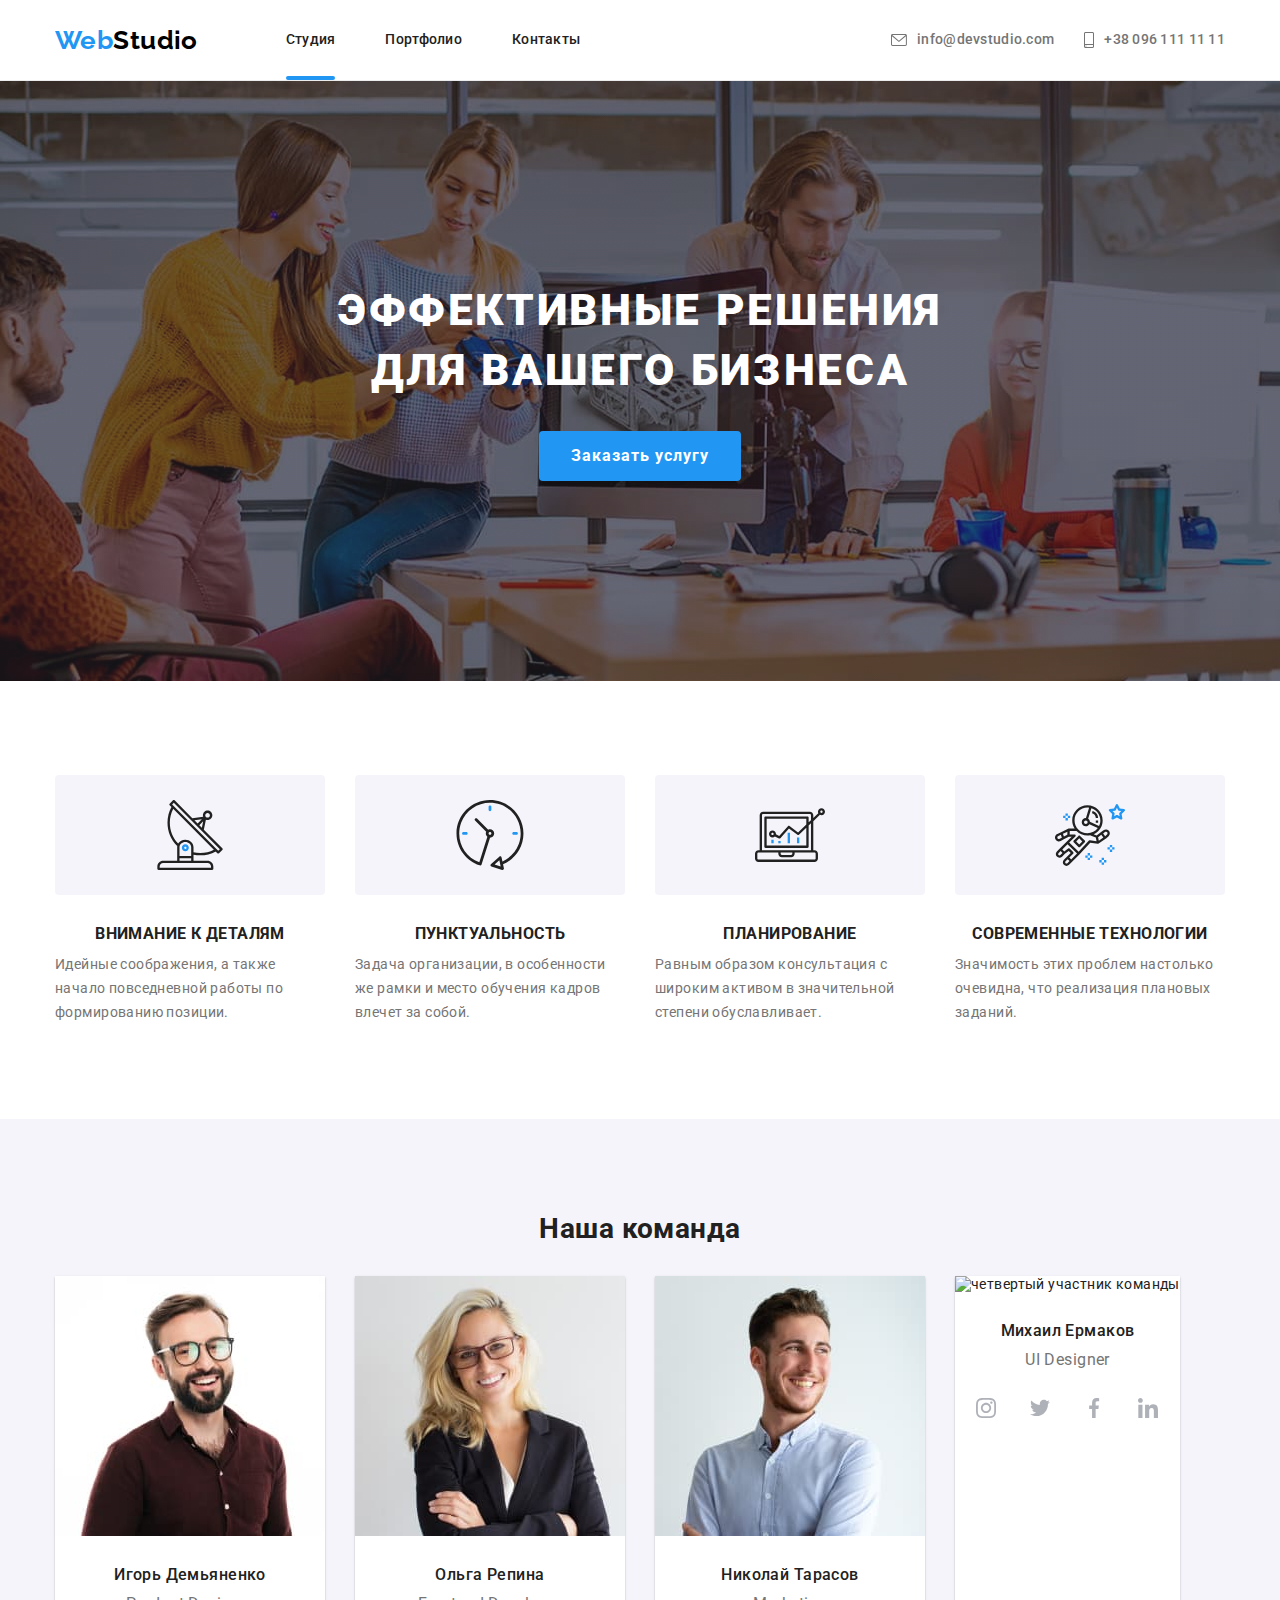
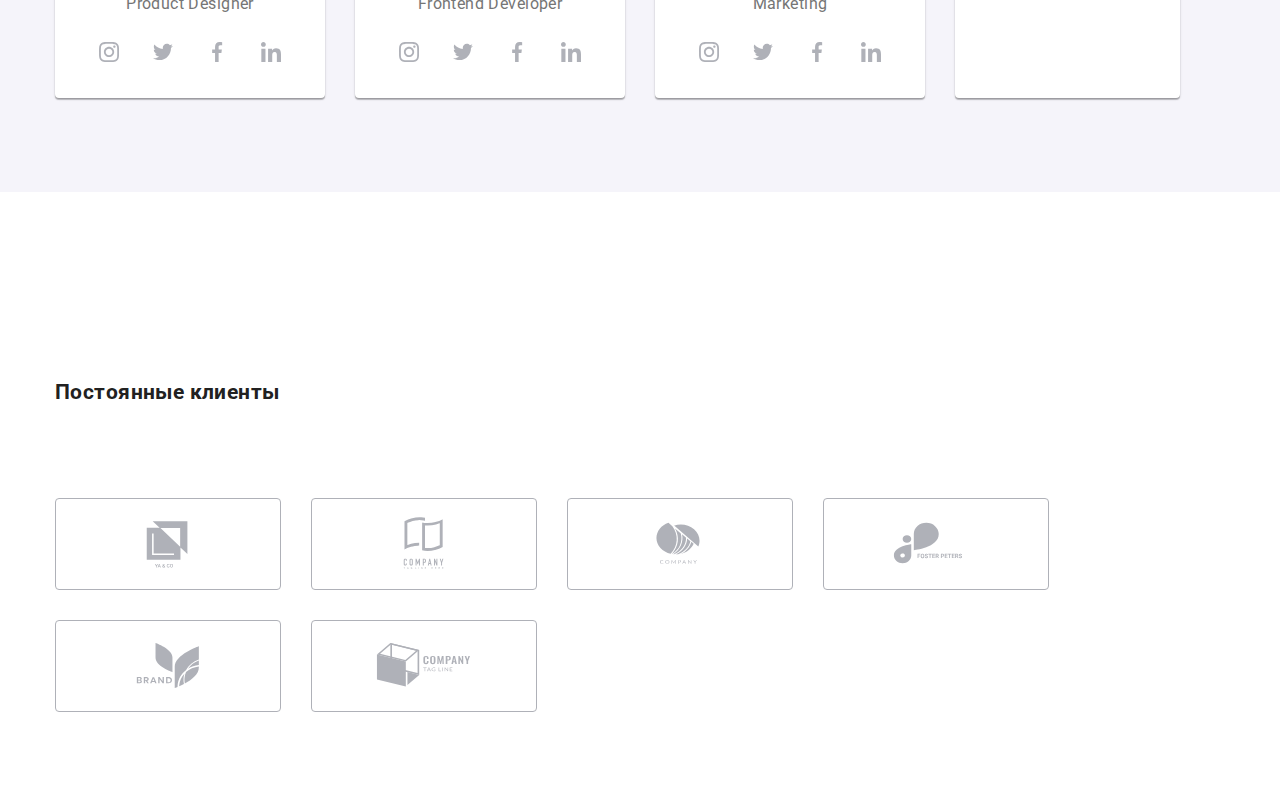
==== index.html @ 3497b987 "adds teams" ====
<!DOCTYPE html>
<html lang="ru">
  <head>
    <meta charset="UTF-8" />
    <meta http-equiv="X-UA-Compatible" content="IE=edge" />
    <meta name="viewport" content="width=device-width, initial-scale=1.0" />
    <title>Web studio</title>
    <link rel="preconnect" href="https://fonts.googleapis.com" />
    <link rel="preconnect" href="https://fonts.gstatic.com" crossorigin />
    <link
      href="https://fonts.googleapis.com/css2?family=Raleway:wght@700&family=Roboto:wght@400;500;700;900&display=swap"
      rel="stylesheet"
    />
    <link
      rel="stylesheet"
      href="https://cdnjs.cloudflare.com/ajax/libs/modern-normalize/1.1.0/modern-normalize.min.css"
    />
    <link rel="stylesheet" href="./css/main.min.css" />
  </head>
  <body>
    <header class="header">
      <div class="header__container container">
        <nav class="header__nav-inner">
          <!-- logo -->

          <a class="header__logo" href="./index.html"
            ><span class="logo--accent">Web</span>Studio</a
          >

          <!-- button-menu -->

          <button
            class="header__button-menu button-menu"
            type="button"
            aria-label="вызов мобильного меню"
            aria-expanded="fulse"
            data-menu-button
          >
            <svg width="40" height="40">
              <use class="button-menu__open" href="./images/icons.svg#phone-menu-open"></use>
              <use class="button-menu__close" href="./images/icons.svg#phone-menu-close"></use>
            </svg>
          </button>

          <ul class="header__nav-list">
            <li class="header__nav-item">
              <a class="header__nav-link header__nav-link--current" href="./index.html">Студия</a>
            </li>

            <li class="header__nav-item">
              <a class="header__nav-link" href="./portfolio.html">Портфолио</a>
            </li>

            <li class="header__nav-item">
              <a class="header__nav-link" href="">Контакты</a>
            </li>
          </ul>
        </nav>

        <ul class="header__contacts-list">
          <li class="heasder__contacts-item">
            <a class="contacts-link" href="mailto:info@devstudio.com">
              <svg class="header__contacts-icon contacts-link__icon-mail">
                <use href="./images/icons.svg#mail"></use>
              </svg>
              info@devstudio.com
            </a>
          </li>

          <li class="heasder__contacts-item">
            <a class="heasder__contacts-link contacts-link" href="tel:+380961111111"
              ><svg class="header__contacts-icon contacts-link__icon-tel">
                <use href="./images/icons.svg#smartphone"></use>
              </svg>
              +38 096 111 11 11</a
            >
          </li>
        </ul>
      </div>
    </header>

    <main>
      <!--hero section  -->

      <section class="hero">
        <div class="container">
          <h1 class="hero__title">Эффективные решения для вашего бизнеса</h1>
          <button class="hero__btn button" type="button" data-modal-open>Заказать услугу</button>
        </div>
      </section>

      <!-- benefits section -->

      <section class="benefits section">
        <div class="container">
          <h2 class="visually-hidden section-title">наши преимущества</h2>

          <ul class="benefits__list">
            <li class="benefits__item">
              <div class="benefits__decoration">
                <svg width="70" height="70">
                  <use href="./images/icons.svg#icon-benefits-1"></use>
                </svg>
              </div>
              <h3 class="benefits__sub-title sub-title">Внимание к деталям</h3>
              <p class="benefits__text">
                Идейные соображения, а также начало повседневной работы по формированию позиции.
              </p>
            </li>

            <li class="benefits__item">
              <div class="benefits__decoration">
                <svg width="70" height="70">
                  <use href="./images/icons.svg#icon-benefits-2"></use>
                </svg>
              </div>
              <h3 class="benefits__sub-title sub-title">Пунктуальность</h3>
              <p class="benefits__text">
                Задача организации, в особенности же рамки и место обучения кадров влечет за собой.
              </p>
            </li>

            <li class="benefits__item">
              <div class="benefits__decoration">
                <svg width="70" height="70">
                  <use href="./images/icons.svg#icon-benefits-3"></use>
                </svg>
              </div>
              <h3 class="benefits__sub-title sub-title">Планирование</h3>
              <p class="benefits__text">
                Равным образом консультация с широким активом в значительной степени обуславливает.
              </p>
            </li>

            <li class="benefits__item">
              <div class="benefits__decoration">
                <svg width="70" height="70">
                  <use href="./images/icons.svg#icon-benefits-4"></use>
                </svg>
              </div>
              <h3 class="benefits__sub-title sub-title">Современные технологии</h3>
              <p class="benefits__text">
                Значимость этих проблем настолько очевидна, что реализация плановых заданий.
              </p>
            </li>
          </ul>
        </div>
      </section>

      <!--activities section-->

      <section class="activities section">
        <div class="container">
          <h2 class="activities__title section-title">Чем мы занимаемся</h2>
          <ul class="activities__list">
            <li class="activities__item">
              <div class="activities__cover">
                <img
                  class="activities__img"
                  src="./images/box-1.jpg"
                  alt="монитор с изображением программного кода и мужские руки на клавиатуре"
                  width="370"
                />
                <h3 class="activities__sub-title sub-title">Десктопные приложения</h3>
              </div>
            </li>

            <li class="activities__item">
              <div class="activities__cover">
                <img
                  class="activities__img"
                  src="./images/box-2.jpg"
                  alt="девушка с телефоном в руках перед ноутбуком"
                  width="370"
                />
                <h3 class="activities__sub-title sub-title">Мобильные приложения</h3>
              </div>
            </li>

            <li class="activities__item">
              <div class="activities__cover">
                <img
                  class="activities__img"
                  src="./images/box-3.jpg"
                  alt="пленшет в женских руках с изображением плитры цветов"
                  width="370"
                />
                <h3 class="activities__sub-title sub-title">Дизайнерские решения</h3>
              </div>
            </li>
          </ul>
        </div>
      </section>

      <!--section about the team -->

      <section class="team section">
        <div class="container">
          <h2 class="team__title">Наша команда</h2>

          <ul class="team__list">
            <li class="team__card">
              <img
                class="team__photo"
                srcset="
                  ./images/team-photo/mobile-photo-1-@1x.jpg  450w,
                  ./images/team-photo/mobile-photo-1-@2x.jpg  900w,
                  ./images/team-photo/tablet-photo-1-@1x.jpg  354w,
                  ./images/team-photo/tablet-photo-1-@2x.jpg  708w,
                  ./images/team-photo/desktop-photo-1-@1x.jpg 270w,
                  ./images/team-photo/desktop-photo-1-@2x.jpg 540w
                "
                sizes="(min-width: 1200px) 270px, (min-width: 768px) 354px, (min-width: 320px) 450px"
                src="./images/team-photo/mobile-photo-1-@1x.jpg"
                alt="первый участник команды"
              />
              <div class="team__thumb">
                <h3 class="team__name">Игорь Демьяненко</h3>
                <p class="team__position" lang="en">Product Designer</p>

                <ul class="team__socials-network-list">
                  <li class="team__socials-network-item">
                    <a class="team__socials-network-link" href="#"
                      ><svg class="team__socials-network-icon" width="20" height="20">
                        <use href="./images/icons.svg#instagram"></use></svg
                    ></a>
                  </li>

                  <li class="team__socials-network-item">
                    <a class="team__socials-network-link" href="#">
                      <svg class="team__socials-network-icon" width="20" height="20">
                        <use href="./images/icons.svg#twitter"></use>
                      </svg>
                    </a>
                  </li>
                  <li class="team__socials-network-item">
                    <a class="team__socials-network-link" href="#">
                      <svg class="team__socials-network-icon" width="20" height="20">
                        <use href="./images/icons.svg#facebook"></use>
                      </svg>
                    </a>
                  </li>
                  <li class="team__socials-network-item">
                    <a class="team__socials-network-link" href="#">
                      <svg class="team__socials-network-icon" width="20" height="20">
                        <use href="./images/icons.svg#linkedin"></use>
                      </svg>
                    </a>
                  </li>
                </ul>
              </div>
            </li>

            <li class="team__card">
              <img
                class="team__photo"
                srcset="
                  ./images/team-photo/mobile-photo-2-@1x.jpg  450w,
                  ./images/team-photo/mobile-photo-2-@2x.jpg  900w,
                  ./images/team-photo/tablet-photo-2-@1x.jpg  354w,
                  ./images/team-photo/tablet-photo-2-@2x.jpg  708w,
                  ./images/team-photo/desktop-photo-2-@1x.jpg 270w,
                  ./images/team-photo/desktop-photo-2-@2x.jpg 540w
                "
                sizes="(min-width: 1200px) 270px, (min-width: 768px) 354px, (min-width: 320px) 450px"
                src="./images/team-photo/mobile-photo-2-@1x.jpg"
                alt="второй участник команды"
              />
              <div class="team__thumb">
                <h3 class="team__name">Ольга Репина</h3>
                <p class="team__position" lang="en">Frontend Developer</p>
                <ul class="team__socials-network-list">
                  <li class="team__socials-network-item">
                    <a class="team__socials-network-link" href="#">
                      <svg class="team__socials-network-icon" width="20" height="20">
                        <use href="./images/icons.svg#instagram"></use></svg
                    ></a>
                  </li>
                  <li class="team__socials-network-item">
                    <a class="team__socials-network-link" href="#">
                      <svg class="team__socials-network-icon" width="20" height="20">
                        <use href="./images/icons.svg#twitter"></use>
                      </svg>
                    </a>
                  </li>
                  <li class="team__socials-network-item">
                    <a class="team__socials-network-link" href="#">
                      <svg class="team__socials-network-icon" width="20" height="20">
                        <use href="./images/icons.svg#facebook"></use>
                      </svg>
                    </a>
                  </li>
                  <li class="team__socials-network-item">
                    <a class="team__socials-network-link" href="#">
                      <svg class="team__socials-network-icon" width="20" height="20">
                        <use href="./images/icons.svg#linkedin"></use>
                      </svg>
                    </a>
                  </li>
                </ul>
              </div>
            </li>

            <li class="team__card">
              <img
                class="team__photo"
                srcset="
                  ./images/team-photo/mobile-photo-3-@1x.jpg  450w,
                  ./images/team-photo/mobile-photo-3-@2x.jpg  900w,
                  ./images/team-photo/tablet-photo-3-@1x.jpg  354w,
                  ./images/team-photo/tablet-photo-3-@2x.jpg  708w,
                  ./images/team-photo/desktop-photo-3-@1x.jpg 270w,
                  ./images/team-photo/desktop-photo-3-@2x.jpg 540w
                "
                sizes="(min-width: 1200px) 270px, (min-width: 768px) 354px, (min-width: 320px) 450px"
                src="./images/team-photo/mobile-photo-3-@1x.jpg"
                alt="третий участник команды"
              />
              <div class="team__thumb">
                <h3 class="team__name">Николай Тарасов</h3>
                <p class="team__position" lang="en">Marketing</p>
                <ul class="team__socials-network-list">
                  <li class="team__socials-network-item">
                    <a class="team__socials-network-link" href="#"
                      ><svg class="team__socials-network-icon" width="20" height="20">
                        <use href="./images/icons.svg#instagram"></use></svg
                    ></a>
                  </li>
                  <li class="team__socials-network-item">
                    <a class="team__socials-network-link" href="#">
                      <svg class="team__socials-network-icon" width="20" height="20">
                        <use href="./images/icons.svg#twitter"></use>
                      </svg>
                    </a>
                  </li>

                  <li class="team__socials-network-item">
                    <a class="team__socials-network-link" href="#">
                      <svg class="team__socials-network-icon" width="20" height="20">
                        <use href="./images/icons.svg#facebook"></use>
                      </svg>
                    </a>
                  </li>
                  <li class="team__socials-network-item">
                    <a class="team__socials-network-link" href="#">
                      <svg class="team__socials-network-icon" width="20" height="20">
                        <use href="./images/icons.svg#linkedin"></use>
                      </svg>
                    </a>
                  </li>
                </ul>
              </div>
            </li>

            <li class="team__card">
              <img
                class="team__photo"
                srcset="
                  ./images/team-photo/mobile-photo-4-@1x.jpg   450w,
                  ./images/team-photo/mobile-photo-4-@2x.jpg   900w,
                  ./images/team-photo/tablet-photo-4-@1x.jpg   354w,
                  ./images/team-photo/tablet-photo-4-@2x.jpg   708w,
                  ./images/team-photo/desktop-photo-24-@1x.jpg 270w,
                  ./images/team-photo/desktop-photo-24-@2x.jpg 540w
                "
                sizes="(min-width: 1200px) 270px, (min-width: 768px) 354px, (min-width: 320px) 450px"
                src="./images/team-photo/mobile-photo-4-@1x.jpg"
                alt="четвертый участник команды"
              />
              <div class="team__thumb">
                <h3 class="team__name">Михаил Ермаков</h3>
                <p class="team__position" lang="en">UI Designer</p>
                <ul class="team__socials-network-list">
                  <li class="team__socials-network-item">
                    <a class="team__socials-network-link" href="#"
                      ><svg class="team__socials-network-icon" width="20" height="20">
                        <use href="./images/icons.svg#instagram"></use></svg
                    ></a>
                  </li>
                  <li class="team__socials-network-item">
                    <a class="team__socials-network-link" href="#">
                      <svg class="team__socials-network-icon" width="20" height="20">
                        <use href="./images/icons.svg#twitter"></use>
                      </svg>
                    </a>
                  </li>
                  <li class="team__socials-network-item">
                    <a class="team__socials-network-link" href="#">
                      <svg class="team__socials-network-icon" width="20" height="20">
                        <use href="./images/icons.svg#facebook"></use>
                      </svg>
                    </a>
                  </li>

                  <li class="team__socials-network-item">
                    <a class="team__socials-network-link" href="#">
                      <svg class="team__socials-network-icon" width="20" height="20">
                        <use href="./images/icons.svg#linkedin"></use>
                      </svg>
                    </a>
                  </li>
                </ul>
              </div>
            </li>
          </ul>
        </div>
      </section>

      <!-- section clients -->

      <section class="clients section">
        <div class="container">
          <h2 class="clients__title">Постоянные клиенты</h2>
          <ul class="clients__list">
            <li class="clients__item clients-card">
              <a class="clients-card__link" href="">
                <svg class="clients-card__icon" width="106" height="60">
                  <use href="./images/icons.svg#client-logo-1"></use>
                </svg>
              </a>
            </li>
            <li class="clients__item clients-card">
              <a class="clients-card__link" href="">
                <svg class="clients-card__icon" width="106" height="60">
                  <use href="./images/icons.svg#client-logo-2"></use>
                </svg>
              </a>
            </li>
            <li class="clients__item clients-card">
              <a class="clients-card__link" href="">
                <svg class="clients-card__icon" width="106" height="60">
                  <use href="./images/icons.svg#client-logo-3"></use>
                </svg>
              </a>
            </li>
            <li class="clients__item clients-card">
              <a class="clients-card__link" href="">
                <svg class="clients-card__icon" width="106" height="60">
                  <use href="./images/icons.svg#client-logo-4"></use>
                </svg>
              </a>
            </li>
            <li class="clients__item clients-card">
              <a class="clients-card__link" href="">
                <svg class="clients-card__icon" width="106" height="60">
                  <use href="./images/icons.svg#client-logo-5"></use>
                </svg>
              </a>
            </li>
            <li class="clients__item clients-card">
              <a class="clients-card__link" href="">
                <svg class="clients-card__icon" width="106" height="60">
                  <use href="./images/icons.svg#client-logo-6"></use>
                </svg>
              </a>
            </li>
          </ul>
        </div>
      </section>
    </main>

    <!-- <footer class="footer">
      <div class="container footer__inner">
        <div class="footer__contacts-inner">
          <a class="footer__logo" href="./index.html"
            ><span class="logo--accent">Web</span>Studio</a
          >

          <address class="footer__address address">
            <ul class="address__list">
              <li>
                <a
                  class="address__link address__link--white"
                  href="https://goo.gl/maps/piqngm7oDQpEDh6u6"
                  target="_blank"
                  rel="noopener nofollow noreferrer"
                  >г. Киев, пр-т Леси Украинки, 26</a
                >
              </li>

              <li>
                <a class="address__link" href="mailto:info@devstudio.com">info@devstudio.com</a>
              </li>

              <li>
                <a class="address__link" href="tel:+380961111111">+38 096 111 11 11</a>
              </li>
            </ul>
          </address>
        </div>

        <div class="footer__socials-inner">
          <h2 class="sub-title sub-title--little-white">присоединяйтесь</h2>
          <ul class="socials-network-set">
            <li class="socials-network-set__item">
              <a class="socials-network-set__link socials-network-set__link--light" href="#"
                ><svg width="20" height="20">
                  <use href="./images/icons.svg#instagram"></use></svg
              ></a>
            </li>
            <li class="socials-network-set__item">
              <a class="socials-network-set__link socials-network-set__link--light" href="#"
                ><svg width="20" height="20">
                  <use href="./images/icons.svg#twitter"></use>
                </svg>
              </a>
            </li>
            <li class="socials-network-set__item">
              <a class="socials-network-set__link socials-network-set__link--light" href="#"
                ><svg width="20" height="20">
                  <use href="./images/icons.svg#facebook"></use>
                </svg>
              </a>
            </li>
            <li class="socials-network-set__item">
              <a class="socials-network-set__link socials-network-set__link--light" href="#"
                ><svg width="20" height="20">
                  <use href="./images/icons.svg#linkedin"></use>
                </svg>
              </a>
            </li>
          </ul>
        </div>

        <form class="subscription" name="subscription-form">
          <label class="subscription__label sub-title sub-title--little-white" for="user-email"
            >Подпишитесь на рассылку</label
          >
          <div class="subscription__container">
            <input
              class="subscription__input"
              type="email"
              id="user-email"
              placeholder="E-mail"
              name="user-email"
              required
              title="Вспоминайте почту"
            />
            <button class="subscription__btn button" type="submit">
              Подписаться
              <svg class="subscription__icon" width="24" height="24">
                <use href="./images/icons.svg#icon-send"></use>
              </svg>
            </button>
          </div>
        </form>
      </div>
    </footer> -->

    <!-- <div class="backdrop is-hidden" data-modal>
      <div class="modal">
        <button class="modal__btn-close" type="button" data-modal-close>
          <svg class="modal__btn-icon" width="18" height="18">
            <use href="./images/icons.svg#btn-close-icon"></use>
          </svg>
        </button>
        <form class="modal__form">
          <h2 class="modal__title">Оставьте свои данные, мы вам перезвоним</h2>

          <label class="modal__input-name-label" for="modal-input-name">Имя</label>
          <div class="modal__input-name-container">
            <input
              class="modal__input-name-field"
              type="text"
              name="modal-user-name"
              id="modal-input-name"
            />
            <svg class="modal__input-name-icon modal-icon" width="18" height="18">
              <use href="./images/icons.svg#modal-name-icon"></use>
            </svg>
          </div>

          <label class="modal__input-phone-label" for="modal-user-phone">Телефон</label>
          <div class="modal__input-phone-container">
            <input
              class="modal__input-phone-field"
              type="tel"
              name="modal-user-phone"
              id="modal-user-phone"
            />

            <svg class="modal__input-phone-icon modal-icon" width="18" height="18">
              <use href="./images/icons.svg#modal-phone-icon"></use>
            </svg>
          </div>

          <label class="modal__input-mail-label" for="modal-user-email">Почта</label>

          <div class="modal__input-mail-container">
            <input
              class="modal__input-mail-field"
              type="email"
              name="modal-user-email"
              id="modal-user-email"
            />

            <svg class="modal__input-mail-icon modal-icon" width="18" height="18">
              <use href="./images/icons.svg#modal-email-icon"></use>
            </svg>
          </div>

          <label class="modal__comment-field-label" for="user-comment">Комментарий</label>
          <textarea
            class="modal__comment-field-input"
            name="user-comment"
            id="user-comment"
            placeholder="Введите текст"
          >
          </textarea>

          <label class="modal__checkbox-label" for="checkbox">
            <input
              class="modal__checkbox-default visually-hidden"
              type="checkbox"
              name="checkbox-signature"
              checked
              id="checkbox"
            />
            <span class="modal__checkbox-custom"></span>
            Соглашаюсь с рассылкой и принимаю
            <a class="modal__agreement-link" href="">Условия договора</a>
          </label>
          <button class="modal__btn-submit button" type="submit">Отправить</button>
        </form>
      </div>
    </div>

    <script src="./js/modal.js"></script>
    <script src="./js/menu.js"></script> -->
  </body>
</html>
---- css/main.min.css ----
:root{--dominant-color: #2196f3;--title-color: #212121;--text-color: #757575;--icon-color: #afb1b8;--footer-translucent-text: rgba(255, 255, 255, 0.6);--white-dominant-color: #ffffff;--black-dominant-theme: #000000;--portfolio-background: #e5e5e5;--hero-background: #c4c4c4;--gradient-color: rgba(47, 48, 58, 0.4);--team-section-background: #F5F4FA;--footer-backgraund: #2f303a;--footer-socials-backgraund: rgba(255, 255, 255, 0.1);--subscription-field-border: rgba(255, 255, 255, 0.3);--subscription-box-shadow: rgba(0, 0, 0, 0.15);--activities-cover-color: rgba(47, 48, 58, 0.8);--overlay-backgraund-color: rgba(33, 150, 243, 0.9);--card-set-box-shadow-first-layer: rgba(0, 0, 0, 0.12);--card-set-box-shadow-second-layer: rgba(0, 0, 0, 0.06);--card-set-box-shadow-third-layer: rgba(0, 0, 0, 0.16);--card-set-border-color: #eeeeee;--backdrop-overlay-color: rgba(0, 0, 0, 0.2);--modal-border-color: rgba(33, 33, 33, 0.2);--modal-close-btn-border-color: rgba(0, 0, 0, 0.1);--modal-btn-box-shadow-color:rgba(0, 0, 0, 0.15)}body{font-family:"Roboto","Verdana","Tahoma",sans-serif;font-size:14px;background-color:var(--white-dominant-color);letter-spacing:.03em;color:var(--title-color)}.container{max-width:480px;padding:0 15px;margin-left:auto;margin-right:auto}@media screen and (min-width: 768px){.container{max-width:768px}}@media screen and (min-width: 1200px){.container{max-width:1200px}}html{-webkit-box-sizing:border-box;box-sizing:border-box}*,*::after,*::before{-webkit-box-sizing:inherit;box-sizing:inherit}p,h1,h2,h3,h4,h5,h6{margin-top:0px;margin-bottom:0px}ul{list-style:none;padding:0;margin:0}img{display:block;max-width:100%;height:auto}a{text-decoration:none;display:block}.visually-hidden{position:absolute;width:1px;height:1px;margin:-1px;border:0;padding:0;white-space:nowrap;-webkit-clip-path:inset(100%);clip-path:inset(100%);clip:rect(0 0 0 0);overflow:hidden}.nav-link,.header__nav-link{font-weight:500;line-height:1.14;letter-spacing:.02em;color:var(--title-color)}.activities__sub-title,.benefits__decoration,.modal__checkbox-label,.modal__btn-close,.clients-card__link,.team__socials-network-link{display:-webkit-box;display:-ms-flexbox;display:flex;-webkit-box-align:center;-ms-flex-align:center;align-items:center;-webkit-box-pack:center;-ms-flex-pack:center;justify-content:center}.logo,.footer__logo,.header__logo{font-family:"Raleway";font-weight:700;font-size:24px;line-height:1.16}.logo--accent{color:var(--dominant-color)}.contacts-link{display:-webkit-box;display:-ms-flexbox;display:flex;-webkit-box-align:center;-ms-flex-align:center;align-items:center;font-size:12px;font-weight:500;line-height:1.14;letter-spacing:.02em;color:var(--text-color);-webkit-transition:color 250ms cubic-bezier(0.4, 0, 0.2, 1);transition:color 250ms cubic-bezier(0.4, 0, 0.2, 1)}@media screen and (min-width: 1200px){.contacts-link{font-size:14px;line-height:1.14}}.contacts-link__icon-mail{width:14px;height:10px}@media screen and (min-width: 768px){.contacts-link__icon-mail{width:16px;height:12px}}.contacts-link__icon-tel{width:10px;height:14px}@media screen and (min-width: 768px){.contacts-link__icon-tel{width:10px;height:16px}}.contacts-link:hover,.contacts-link:focus{color:var(--dominant-color)}.contacts-link:hover .contacts-link__icon-mail,.contacts-link:hover .contacts-link__icon-tel,.contacts-link:focus .contacts-link__icon-mail,.contacts-link:focus .contacts-link__icon-tel{fill:var(--dominant-color)}.main-title,.hero__title{display:block;font-weight:900;letter-spacing:.06em;text-transform:uppercase}.section-title,.team__title{font-weight:700;font-size:28px;line-height:1.17;color:var(--title-color)}.sub-title{font-weight:700;line-height:1.14;text-transform:uppercase}.sub-title--little-white{font-size:14px;color:var(--white-dominant-color)}.button{font-family:inherit;font-weight:700;font-size:16px;line-height:1.88;letter-spacing:.06em;color:var(--white-dominant-color);padding:10px 32px;-webkit-box-shadow:0px 4px 4px var(--subscription-box-shadow);box-shadow:0px 4px 4px var(--subscription-box-shadow);border:none;border-radius:4px;background:var(--dominant-color);cursor:pointer}.works__filter-btn{padding:6px 22px;color:var(--title-color);background-color:var(--team-section-background);border-radius:4px;border:none;-webkit-transition:color 250ms cubic-bezier(0.4, 0, 0.2, 1),background-color 250ms cubic-bezier(0.4, 0, 0.2, 1),-webkit-box-shadow 250ms cubic-bezier(0.4, 0, 0.2, 1);transition:color 250ms cubic-bezier(0.4, 0, 0.2, 1),background-color 250ms cubic-bezier(0.4, 0, 0.2, 1),-webkit-box-shadow 250ms cubic-bezier(0.4, 0, 0.2, 1);transition:color 250ms cubic-bezier(0.4, 0, 0.2, 1),box-shadow 250ms cubic-bezier(0.4, 0, 0.2, 1),background-color 250ms cubic-bezier(0.4, 0, 0.2, 1);transition:color 250ms cubic-bezier(0.4, 0, 0.2, 1),box-shadow 250ms cubic-bezier(0.4, 0, 0.2, 1),background-color 250ms cubic-bezier(0.4, 0, 0.2, 1),-webkit-box-shadow 250ms cubic-bezier(0.4, 0, 0.2, 1);cursor:pointer;font-family:inherit;font-size:16px;font-weight:500;line-height:1.62}.works__filter-btn:hover,.works__filter-btn:focus{color:var(--white-dominant-color);background:var(--dominant-color);-webkit-box-shadow:0px 3px 1px rgba(0,0,0,.1),0px 1px 2px rgba(0,0,0,.08),0px 2px 2px rgba(0,0,0,.12);box-shadow:0px 3px 1px rgba(0,0,0,.1),0px 1px 2px rgba(0,0,0,.08),0px 2px 2px rgba(0,0,0,.12)}.works__filter-btn--active{background:var(--dominant-color);color:var(--white-dominant-color)}.button-menu{border:none;background-color:rgba(0,0,0,0)}.button-menu__close{display:none}.button-menu.is-open .button-menu__close{display:block}.button-menu.is-open .button-menu__open{display:none}.team__card{border-radius:0px 0px 4px 4px;background:var(--white-dominant-color);-webkit-box-shadow:0px 1px 3px rgba(0,0,0,.12),0px 1px 1px rgba(0,0,0,.14),0px 2px 1px rgba(0,0,0,.2);box-shadow:0px 1px 3px rgba(0,0,0,.12),0px 1px 1px rgba(0,0,0,.14),0px 2px 1px rgba(0,0,0,.2)}.team__photo{width:100%}.team__thumb{padding-top:30px;padding-bottom:24px}.team__name{margin-bottom:10px;text-align:center;font-weight:500;font-size:16px;line-height:1.18}.team__position{margin-bottom:16px;text-align:center;font-size:16px;line-height:1.18;color:var(--text-color)}.team__socials-network-list{display:-webkit-box;display:-ms-flexbox;display:flex;-webkit-box-pack:center;-ms-flex-pack:center;justify-content:center}.team__socials-network-item:not(:last-child){margin-right:10px}.team__socials-network-link{width:44px;height:44px;border-radius:50%;fill:var(--icon-color);-webkit-transition:fill 250ms cubic-bezier(0.4, 0, 0.2, 1),background-color 250ms cubic-bezier(0.4, 0, 0.2, 1);transition:fill 250ms cubic-bezier(0.4, 0, 0.2, 1),background-color 250ms cubic-bezier(0.4, 0, 0.2, 1)}.team__socials-network-link:hover,.team__socials-network-link:focus{background-color:var(--dominant-color);border-radius:50%;fill:var(--white-dominant-color)}.clients-card__link{width:210px;height:92px;border:1px solid var(--icon-color);border-radius:4px;-webkit-transition:border 250ms cubic-bezier(0.4, 0, 0.2, 1);transition:border 250ms cubic-bezier(0.4, 0, 0.2, 1)}@media(min-width: 768px){.clients-card__link{width:226px}}.clients-card__icon{fill:var(--icon-color);-webkit-transition:fill 250ms cubic-bezier(0.4, 0, 0.2, 1);transition:fill 250ms cubic-bezier(0.4, 0, 0.2, 1)}.clients-card__link:hover,.clients-card__link:focus{border:1px solid var(--dominant-color)}.clients-card__link:hover .clients-card__icon,.clients-card__link:focus .clients-card__icon{fill:var(--dominant-color)}.address{font-style:normal;line-height:1.5}.address__list :not(:last-child){margin-bottom:9px}.address__link{color:var(--footer-translucent-text);-webkit-transition:color 250ms cubic-bezier(0.4, 0, 0.2, 1);transition:color 250ms cubic-bezier(0.4, 0, 0.2, 1)}.address__link:hover,.address__link:focus{color:var(--dominant-color)}.address__link--white{color:var(--white-dominant-color)}.subscription{display:block}.subscription__label{display:block;margin-bottom:20px}.subscription__container{display:-webkit-box;display:-ms-flexbox;display:flex}.subscription__input{margin-right:12px;width:358px;height:50px;padding:15px 16px;border:1px solid var(--subscription-field-border);border-radius:4px;-webkit-filter:drop-shadow(0px 4px 4px var(--subscription-box-shadow));filter:drop-shadow(0px 4px 4px var(--subscription-box-shadow));background-color:var(--footer-backgraund);outline:none;font-size:16px;line-height:1.25;color:var(--white-dominant-color)}.subscription__btn{display:-webkit-box;display:-ms-flexbox;display:flex;-webkit-box-align:center;-ms-flex-align:center;align-items:center;padding:10px 28px 10px 29px}.subscription__icon{margin-left:10px;fill:var(--white-dominant-color)}.works__cards-link{-webkit-box-shadow:none;box-shadow:none;-webkit-transition:-webkit-box-shadow 250ms cubic-bezier(0.4, 0, 0.2, 1);transition:-webkit-box-shadow 250ms cubic-bezier(0.4, 0, 0.2, 1);transition:box-shadow 250ms cubic-bezier(0.4, 0, 0.2, 1);transition:box-shadow 250ms cubic-bezier(0.4, 0, 0.2, 1), -webkit-box-shadow 250ms cubic-bezier(0.4, 0, 0.2, 1)}.works__cards-img-case{overflow:hidden;position:relative}.works__overlay{position:absolute;top:0;left:0;padding:63px 24px;width:100%;height:100%;background-color:var(--overlay-backgraund-color);-webkit-transform:translateY(100%);transform:translateY(100%);-webkit-transition:-webkit-transform 250ms cubic-bezier(0.4, 0, 0.2, 1);transition:-webkit-transform 250ms cubic-bezier(0.4, 0, 0.2, 1);transition:transform 250ms cubic-bezier(0.4, 0, 0.2, 1);transition:transform 250ms cubic-bezier(0.4, 0, 0.2, 1), -webkit-transform 250ms cubic-bezier(0.4, 0, 0.2, 1)}.works__overlay-text{font-size:18px;line-height:1.56;color:var(--white-dominant-color)}.works__cards-link:hover,.works__cards-linkk:focus{-webkit-box-shadow:0px 1px 1px var(--card-set-box-shadow-first-layer),0px 4px 4px var(--card-set-box-shadow-second-layer),1px 4px 6px var(--card-set-box-shadow-third-layer);box-shadow:0px 1px 1px var(--card-set-box-shadow-first-layer),0px 4px 4px var(--card-set-box-shadow-second-layer),1px 4px 6px var(--card-set-box-shadow-third-layer)}.works__cards-link:hover .works__overlay,.works__cards-linkk:focus .works__overlay{-webkit-transform:translateY(0%);transform:translateY(0%)}.works__cards-thumb{padding-top:20px;padding-bottom:19px;padding-left:24px;border-right:1px solid var(--card-set-border-color);border-bottom:1px solid var(--card-set-border-color);border-left:1px solid var(--card-set-border-color)}.works__cards-title{margin-bottom:4px;font-weight:700;font-size:18px;line-height:2;letter-spacing:.06em;color:var(--title-color)}.works__cards-text{font-size:16px;line-height:1.88;color:var(--text-color)}.backdrop.is-hidden .modal{-webkit-transform:translate(-50%, -50%) scale(0.75);transform:translate(-50%, -50%) scale(0.75)}.modal{position:absolute;top:50%;left:50%;width:528px;height:581px;padding:40px;background-color:var(--white-dominant-color);-webkit-box-shadow:0px 1px 3px var(--card-set-box-shadow-first-layer),0px 1px 1px rgba(0,0,0,.14),0px 2px 1px var(--backdrop-overlay-color);box-shadow:0px 1px 3px var(--card-set-box-shadow-first-layer),0px 1px 1px rgba(0,0,0,.14),0px 2px 1px var(--backdrop-overlay-color);border-radius:4px;-webkit-transform:translate(-50%, -50%) scale(1);transform:translate(-50%, -50%) scale(1);-webkit-transition:-webkit-transform 250ms cubic-bezier(0.4, 0, 0.2, 1);transition:-webkit-transform 250ms cubic-bezier(0.4, 0, 0.2, 1);transition:transform 250ms cubic-bezier(0.4, 0, 0.2, 1);transition:transform 250ms cubic-bezier(0.4, 0, 0.2, 1), -webkit-transform 250ms cubic-bezier(0.4, 0, 0.2, 1)}.modal__btn-close{position:absolute;top:7px;right:8px;height:30px;width:30px;border:1px solid var(--modal-close-btn-border-color);background-color:var(--white-dominant-color);border-radius:50%;fill:var(--black-dominant-theme);-webkit-transition:fill 250ms cubic-bezier(0.4, 0, 0.2, 1);transition:fill 250ms cubic-bezier(0.4, 0, 0.2, 1)}.modal__btn-close:hover,.modal__btn-close:focus{fill:var(--dominant-color)}.modal__title{margin-bottom:12px;font-weight:700;font-size:20px;line-height:1.15;text-align:center}.modal__comment-field-label,.modal__input-name-label,.modal__input-phone-label,.modal__input-mail-label{display:block;margin-bottom:4px;font-size:12px;line-height:1.16;letter-spacing:.01em;color:var(--text-color)}.modal__input-mail-container,.modal__input-phone-container,.modal__input-name-container{position:relative;margin-bottom:10px}.modal__input-phone-field,.modal__input-mail-field,.modal__input-name-field{width:100%;height:40px;padding:12px 42px 12px 42px;border:1px solid var(--modal-border-color);border-radius:4px;outline:none;-webkit-transition:border-color 250ms cubic-bezier(0.4, 0, 0.2, 1);transition:border-color 250ms cubic-bezier(0.4, 0, 0.2, 1)}.modal__comment-field-input{display:block;width:100%;height:120px;padding:12px 16px;margin-bottom:20px;resize:none;border:1px solid var(--modal-border-color);border-radius:4px;outline:none;-webkit-transition:border-color 250ms cubic-bezier(0.4, 0, 0.2, 1);transition:border-color 250ms cubic-bezier(0.4, 0, 0.2, 1)}.modal__comment-field-input:focus,.modal__input-phone-field:focus,.modal__input-mail-field:focus,.modal__input-name-field:focus{border-color:var(--dominant-color)}.modal__input-phone-field:focus+.modal-icon,.modal__input-mail-field:focus+.modal-icon,.modal__input-name-field:focus+.modal-icon{fill:var(--dominant-color)}.modal__checkbox-label{width:100%;margin-bottom:30px;line-height:1.71}.modal__checkbox-custom{display:block;width:16px;height:15px;border:2px solid var(--title-color);border-radius:3px;margin-right:7px}.modal__checkbox-default:checked+.modal__checkbox-custom{background-color:var(--dominant-color);border:none;background-image:url(../images/check-on.svg)}.modal__agreement-link{display:inline-block;text-decoration:underline;color:var(--dominant-color)}.modal__btn-submit{display:-webkit-box;display:-ms-flexbox;display:flex;margin-left:auto;margin-right:auto;padding:10px 55px}.modal-icon{position:absolute;top:11px;left:12px;-webkit-transition:fill 250ms cubic-bezier(0.4, 0, 0.2, 1);transition:fill 250ms cubic-bezier(0.4, 0, 0.2, 1)}.section,.clients__title{padding-top:60px;padding-bottom:60px}@media(min-width: 1200px){.section,.clients__title{padding-top:94px;padding-bottom:94px}}.header{border-bottom:1px solid #ececec}@media screen and (min-width: 768px){.header__container{display:-webkit-box;display:-ms-flexbox;display:flex;-webkit-box-pack:justify;-ms-flex-pack:justify;justify-content:space-between}}.header__nav-inner{display:-webkit-box;display:-ms-flexbox;display:flex;-webkit-box-pack:justify;-ms-flex-pack:justify;justify-content:space-between;-webkit-box-align:center;-ms-flex-align:center;align-items:center}.header__logo{padding-top:16px;padding-bottom:16px;color:var(--black-dominant-theme);margin-right:88px}@media screen and (min-width: 1200px){.header__logo{font-size:26px;line-height:1.19}}.header__button-menu{padding:10px 0;fill:var(--black-dominant-theme);-webkit-transition:fill 250ms cubic-bezier(0.4, 0, 0.2, 1);transition:fill 250ms cubic-bezier(0.4, 0, 0.2, 1)}@media screen and (min-width: 768px){.header__button-menu{display:none}}.header__button-menu:hover{fill:var(--dominant-color)}.header__nav-list{display:none}@media screen and (min-width: 768px){.header__nav-list{display:-webkit-box;display:-ms-flexbox;display:flex;gap:50px;-webkit-box-pack:justify;-ms-flex-pack:justify;justify-content:space-between;-webkit-box-align:center;-ms-flex-align:center;align-items:center}}.header__nav-link{position:relative;padding:32px 0;-webkit-transition:color 250ms cubic-bezier(0.4, 0, 0.2, 1);transition:color 250ms cubic-bezier(0.4, 0, 0.2, 1)}.header__nav-link:hover{color:var(--dominant-color)}.header__nav-link--current::after{content:"";position:absolute;left:0;bottom:0;width:100%;height:4px;background-color:var(--dominant-color);border-radius:2px}.header__contacts-list{display:none}@media screen and (min-width: 768px)and (max-width: 1199px){.header__contacts-list{display:-webkit-box;display:-ms-flexbox;display:flex;-webkit-box-orient:vertical;-webkit-box-direction:normal;-ms-flex-direction:column;flex-direction:column;-webkit-box-pack:center;-ms-flex-pack:center;justify-content:center;gap:10px}}@media screen and (min-width: 1200px){.header__contacts-list{display:-webkit-box;display:-ms-flexbox;display:flex;-webkit-box-align:center;-ms-flex-align:center;align-items:center;gap:30px}}.header__contacts-icon{margin-right:8px;fill:var(--text-color);-webkit-transition:fill 250ms cubic-bezier(0.4, 0, 0.2, 1);transition:fill 250ms cubic-bezier(0.4, 0, 0.2, 1)}@media screen and (min-width: 768px){.header__contacts-icon{margin-right:10px}}.hero{text-align:center;margin-right:auto;margin-left:auto;padding-top:118px;padding-bottom:118px;background-position:center;background-color:var(--background-hero-color);background-image:-webkit-gradient(linear, left top, right top, from(var(--gradient-color)), to(var(--gradient-color))),url("../images/hero-img/mobile-hero-@1x.jpg");background-image:linear-gradient(to right, var(--gradient-color), var(--gradient-color)),url("../images/hero-img/mobile-hero-@1x.jpg");background-repeat:no-repeat;background-size:cover}@media(min-device-pixel-ratio: 2),(-webkit-min-device-pixel-ratio: 2),(min-resolution: 192dpi),(min-resolution: 2dppx){.hero{background-image:-webkit-gradient(linear, left top, right top, from(var(--gradient-color)), to(var(--gradient-color))),url("../images/hero-img/mobile-hero-@2x.jpg");background-image:linear-gradient(to right, var(--gradient-color), var(--gradient-color)),url("../images/hero-img/mobile-hero-@2x.jpg")}}@media(min-width: 768px){.hero{background-image:-webkit-gradient(linear, left top, right top, from(var(--gradient-color)), to(var(--gradient-color))),url("../images/hero-img/tablet-hero-@1x.jpg");background-image:linear-gradient(to right, var(--gradient-color), var(--gradient-color)),url("../images/hero-img/tablet-hero-@1x.jpg")}}@media(min-width: 768px)and (min-device-pixel-ratio: 2),(min-width: 768px)and (-webkit-min-device-pixel-ratio: 2),(min-width: 768px)and (min-resolution: 192dpi),(min-width: 768px)and (min-resolution: 2dppx){.hero{background-image:-webkit-gradient(linear, left top, right top, from(var(--gradient-color)), to(var(--gradient-color))),url("../images/hero-img/tablet-hero-@2x.jpg");background-image:linear-gradient(to right, var(--gradient-color), var(--gradient-color)),url("../images/hero-img/tablet-hero-@2x.jpg")}}@media(min-width: 1200px){.hero{background-image:-webkit-gradient(linear, left top, right top, from(var(--gradient-color)), to(var(--gradient-color))),url("../images/hero-img/desktop-hero-@1x.jpg");background-image:linear-gradient(to right, var(--gradient-color), var(--gradient-color)),url("../images/hero-img/desktop-hero-@1x.jpg");padding:200px}}@media(min-width: 1200px)and (min-device-pixel-ratio: 2),(min-width: 1200px)and (-webkit-min-device-pixel-ratio: 2),(min-width: 1200px)and (min-resolution: 192dpi),(min-width: 1200px)and (min-resolution: 2dppx){.hero{background-image:-webkit-gradient(linear, left top, right top, from(var(--gradient-color)), to(var(--gradient-color))),url("../images/hero-img/desktop-hero-@2x.jpg");background-image:linear-gradient(to right, var(--gradient-color), var(--gradient-color)),url("../images/hero-img/desktop-hero-@2x.jpg")}}.hero__title{margin-bottom:30px;margin-left:auto;margin-right:auto;color:var(--white-dominant-color);font-size:26px;line-height:1.61}@media(min-width: 768px)and (max-width: 1199px){.hero__title{max-width:360px}}@media(min-width: 1200px){.hero__title{max-width:696px;font-size:44px;line-height:1.36}}@media(min-width: 768px){.benefits__list{display:-webkit-box;display:-ms-flexbox;display:flex;-ms-flex-wrap:wrap;flex-wrap:wrap;gap:30px}}@media(max-width: 767px){.benefits__item{width:100%;margin-bottom:30px}}@media(min-width: 768px){.benefits__item{width:354px}}@media(min-width: 1200px){.benefits__item{width:270px}}.benefits__decoration{margin-bottom:30px;background-color:var(--team-section-background);border-radius:4px;height:120px}.benefits__sub-title{margin-bottom:10px;text-align:center}.benefits__text{line-height:1.71;letter-spacing:.04;color:var(--text-color)}.activities{display:none;padding-top:0px}.activities__list{display:-webkit-box;display:-ms-flexbox;display:flex;-webkit-box-pack:justify;-ms-flex-pack:justify;justify-content:space-between}.activities__cover{position:relative}.activities__sub-title{position:absolute;bottom:0;width:100%;height:70px;background-color:var(--activities-cover-color);font-weight:700;line-height:1.14;text-transform:uppercase;color:var(--white-dominant-color)}.team{background-color:var(--team-section-background)}.team__title{margin-bottom:30px;text-align:center}@media(min-width: 768px){.team__list{display:-webkit-box;display:-ms-flexbox;display:flex;-ms-flex-wrap:wrap;flex-wrap:wrap;gap:30px}}.clients__list{display:-webkit-box;display:-ms-flexbox;display:flex;-ms-flex-wrap:wrap;flex-wrap:wrap;gap:30px}.footer{padding-top:60px;padding-bottom:60px;background-color:var(--footer-backgraund)}.footer__logo{margin-bottom:20px;color:var(--white-dominant-color)}.footer__inner{display:-webkit-box;display:-ms-flexbox;display:flex;-webkit-box-align:baseline;-ms-flex-align:baseline;align-items:baseline}.footer__contacts-inner{margin-right:84px}.footer__socials-inner{margin-right:93px}.footer__socials-inner .sub-title{margin-bottom:20px}.subscription{display:block}.subscription__label{display:block;margin-bottom:20px}.subscription__container{display:-webkit-box;display:-ms-flexbox;display:flex}.subscription__input{margin-right:12px;width:358px;height:50px;padding:15px 16px;border:1px solid var(--subscription-field-border);border-radius:4px;-webkit-filter:drop-shadow(0px 4px 4px var(--subscription-box-shadow));filter:drop-shadow(0px 4px 4px var(--subscription-box-shadow));background-color:var(--footer-backgraund);outline:none;font-size:16px;line-height:1.25;color:var(--white-dominant-color)}.subscription__btn{display:-webkit-box;display:-ms-flexbox;display:flex;-webkit-box-align:center;-ms-flex-align:center;align-items:center;padding:10px 28px 10px 29px}.subscription__icon{margin-left:10px;fill:var(--white-dominant-color)}.works__filter-list{display:-webkit-box;display:-ms-flexbox;display:flex;margin-bottom:50px;-webkit-box-pack:center;-ms-flex-pack:center;justify-content:center}.works__filter-item:not(:last-child){margin-right:8px}.works__cards-list{display:-webkit-box;display:-ms-flexbox;display:flex;-ms-flex-wrap:wrap;flex-wrap:wrap;gap:30px}.backdrop{position:fixed;top:0;left:0;width:100%;height:100%;background-color:var(--backdrop-overlay-color);visibility:visible;opacity:1;-webkit-transition-property:opacity,visibility;transition-property:opacity,visibility;-webkit-transition-duration:250ms;transition-duration:250ms;-webkit-transition-timing-function:cubic-bezier(0.4, 0, 0.2, 1);transition-timing-function:cubic-bezier(0.4, 0, 0.2, 1)}.backdrop.is-hidden{opacity:0;visibility:hidden}/*# sourceMappingURL=main.min.css.map */
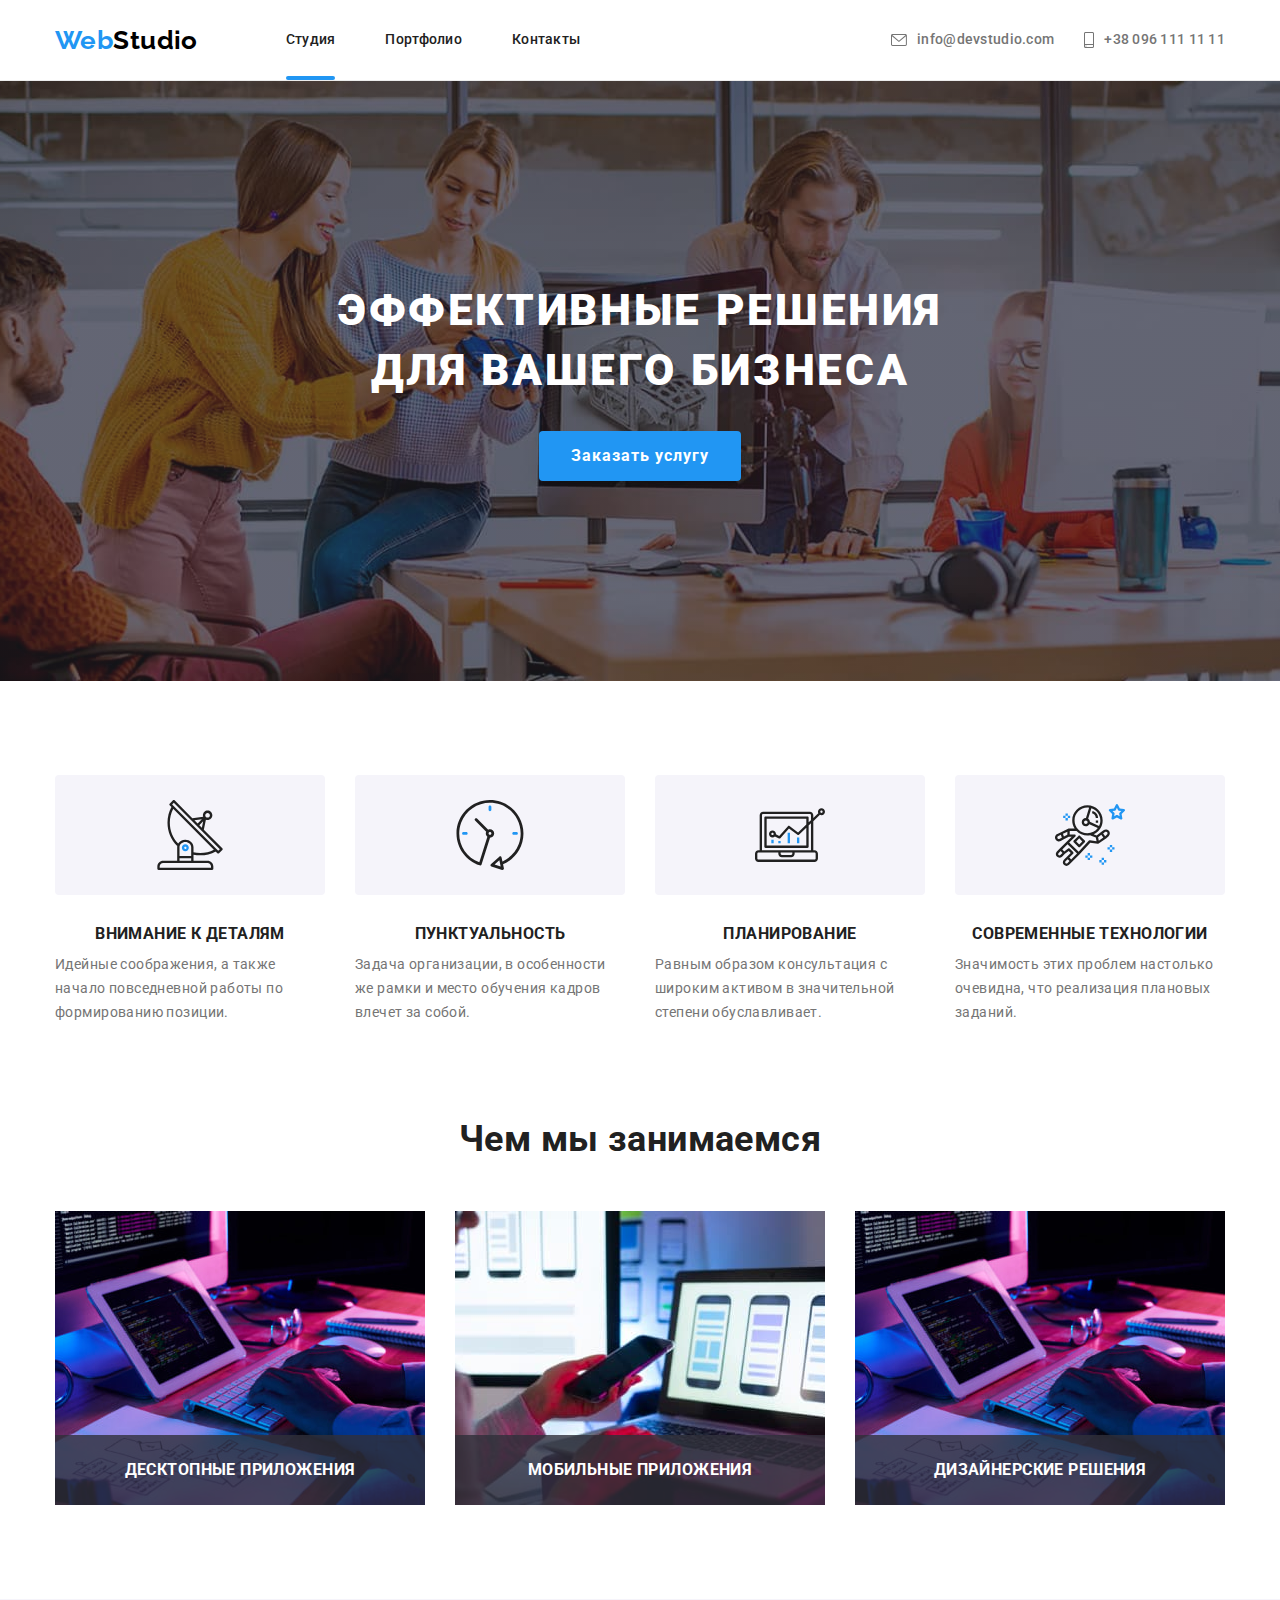
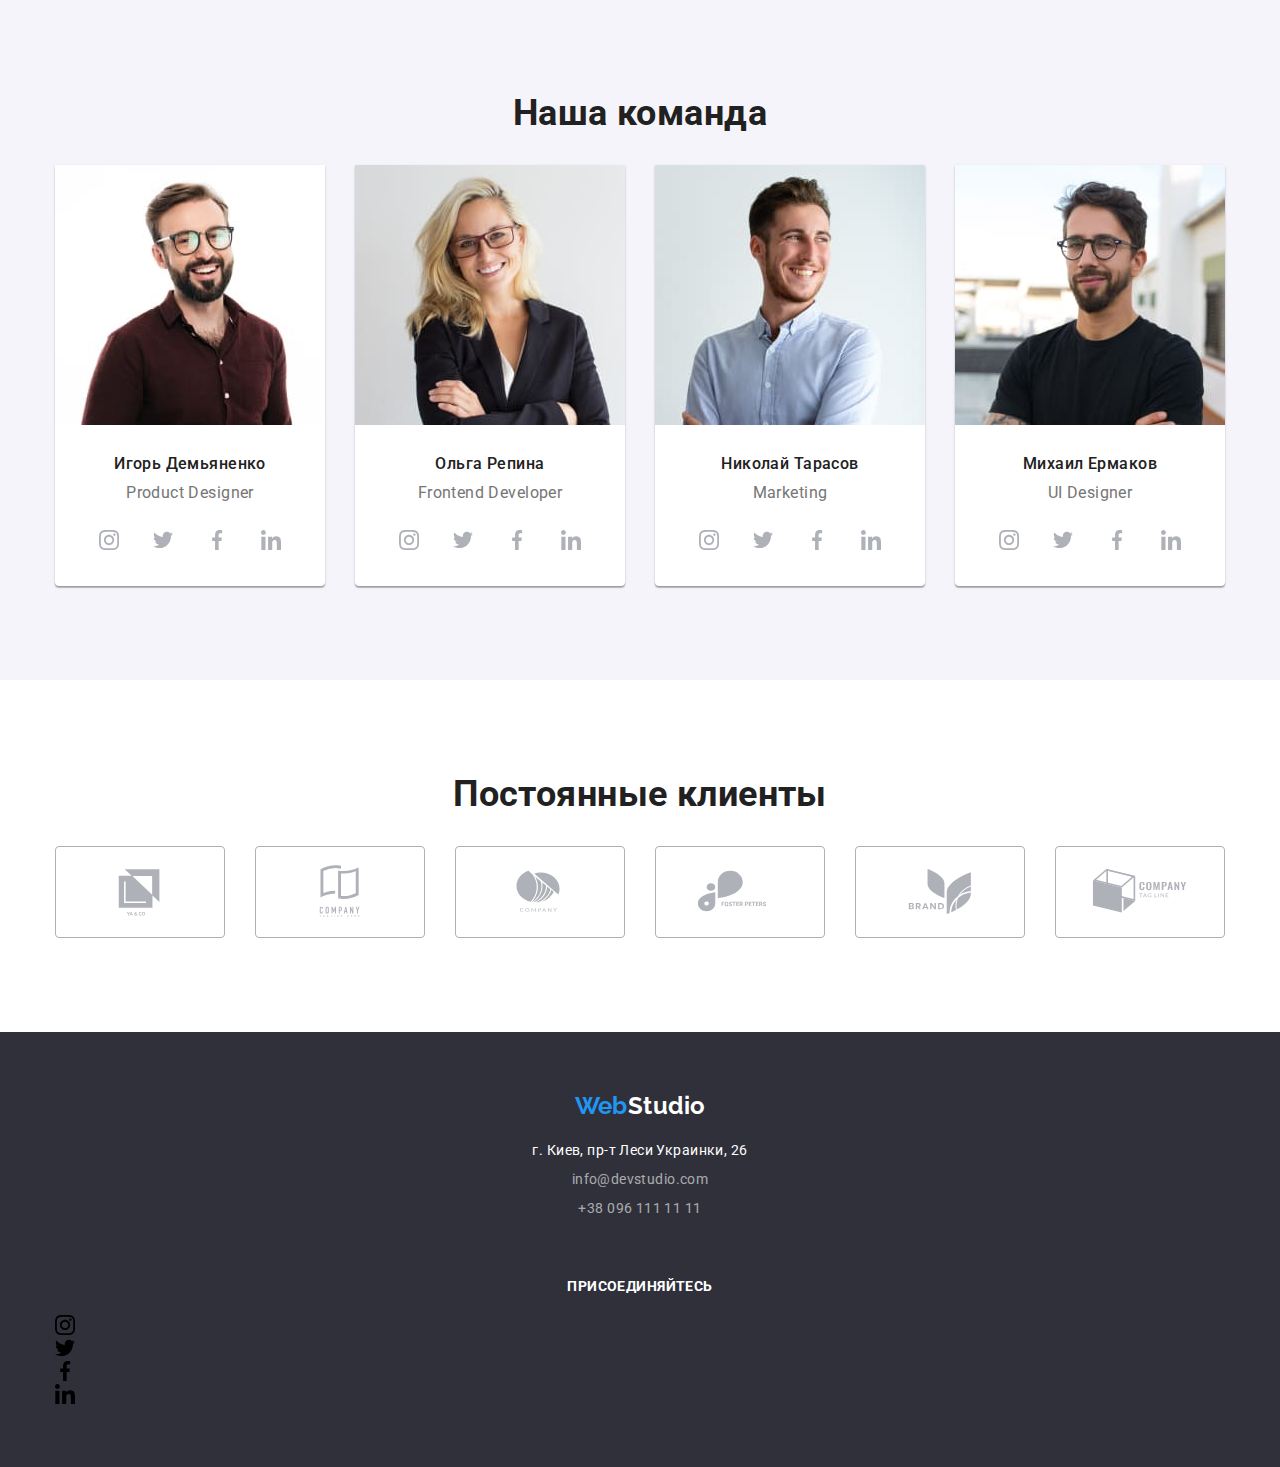
==== commit 1315dfa6: "footer" ====
--- a/index.html
+++ b/index.html
@@ -151,15 +151,17 @@
 
       <section class="activities section">
         <div class="container">
-          <h2 class="activities__title section-title">Чем мы занимаемся</h2>
+          <h2 class="activities__title">Чем мы занимаемся</h2>
           <ul class="activities__list">
             <li class="activities__item">
               <div class="activities__cover">
                 <img
                   class="activities__img"
-                  src="./images/box-1.jpg"
+                  srcset="./images/activities-img/img-1-@1x.jpg 1x,
+                          ./images/activities-img/img-1-@2x.jpg 2x"
+                  src="./images/activities-img/img-1-@1x.jpg"
+                  width="370"
                   alt="монитор с изображением программного кода и мужские руки на клавиатуре"
-                  width="370"
                 />
                 <h3 class="activities__sub-title sub-title">Десктопные приложения</h3>
               </div>
@@ -169,9 +171,11 @@
               <div class="activities__cover">
                 <img
                   class="activities__img"
-                  src="./images/box-2.jpg"
+                  srcset="./images/activities-img/img-2-@1x.jpg 1x,
+                          ./images/activities-img/img-2-@2x.jpg 2x"
+                  src="./images/activities-img/img-2-@1x.jpg"
+                  width="370"
                   alt="девушка с телефоном в руках перед ноутбуком"
-                  width="370"
                 />
                 <h3 class="activities__sub-title sub-title">Мобильные приложения</h3>
               </div>
@@ -180,10 +184,12 @@
             <li class="activities__item">
               <div class="activities__cover">
                 <img
-                  class="activities__img"
-                  src="./images/box-3.jpg"
+                   class="activities__img"
+                    srcset="./images/activities-img/img-1-@1x.jpg 1x,
+                            ./images/activities-img/img-1-@2x.jpg 2x"
+                  src="./images/activities-img/img-1-@1x.jpg"
+                  width="370"
                   alt="пленшет в женских руках с изображением плитры цветов"
-                  width="370"
                 />
                 <h3 class="activities__sub-title sub-title">Дизайнерские решения</h3>
               </div>
@@ -269,7 +275,7 @@
               <div class="team__thumb">
                 <h3 class="team__name">Ольга Репина</h3>
                 <p class="team__position" lang="en">Frontend Developer</p>
-                <ul class="team__socials-network-list">
+                <ul class="team__socials-network-list ">
                   <li class="team__socials-network-item">
                     <a class="team__socials-network-link" href="#">
                       <svg class="team__socials-network-icon" width="20" height="20">
@@ -360,8 +366,8 @@
                   ./images/team-photo/mobile-photo-4-@2x.jpg   900w,
                   ./images/team-photo/tablet-photo-4-@1x.jpg   354w,
                   ./images/team-photo/tablet-photo-4-@2x.jpg   708w,
-                  ./images/team-photo/desktop-photo-24-@1x.jpg 270w,
-                  ./images/team-photo/desktop-photo-24-@2x.jpg 540w
+                  ./images/team-photo/desktop-photo-4-@1x.jpg 270w,
+                  ./images/team-photo/desktop-photo-4-@2x.jpg 540w
                 "
                 sizes="(min-width: 1200px) 270px, (min-width: 768px) 354px, (min-width: 320px) 450px"
                 src="./images/team-photo/mobile-photo-4-@1x.jpg"
@@ -459,7 +465,7 @@
       </section>
     </main>
 
-    <!-- <footer class="footer">
+    <footer class="footer">
       <div class="container footer__inner">
         <div class="footer__contacts-inner">
           <a class="footer__logo" href="./index.html"
@@ -522,7 +528,7 @@
           </ul>
         </div>
 
-        <form class="subscription" name="subscription-form">
+        <!-- <form class="subscription" name="subscription-form">
           <label class="subscription__label sub-title sub-title--little-white" for="user-email"
             >Подпишитесь на рассылку</label
           >
@@ -543,9 +549,9 @@
               </svg>
             </button>
           </div>
-        </form>
+        </form> -->
       </div>
-    </footer> -->
+    </footer>
 
     <!-- <div class="backdrop is-hidden" data-modal>
       <div class="modal">
--- a/css/main.min.css
+++ b/css/main.min.css
@@ -1 +1 @@
-:root{--dominant-color: #2196f3;--title-color: #212121;--text-color: #757575;--icon-color: #afb1b8;--footer-translucent-text: rgba(255, 255, 255, 0.6);--white-dominant-color: #ffffff;--black-dominant-theme: #000000;--portfolio-background: #e5e5e5;--hero-background: #c4c4c4;--gradient-color: rgba(47, 48, 58, 0.4);--team-section-background: #F5F4FA;--footer-backgraund: #2f303a;--footer-socials-backgraund: rgba(255, 255, 255, 0.1);--subscription-field-border: rgba(255, 255, 255, 0.3);--subscription-box-shadow: rgba(0, 0, 0, 0.15);--activities-cover-color: rgba(47, 48, 58, 0.8);--overlay-backgraund-color: rgba(33, 150, 243, 0.9);--card-set-box-shadow-first-layer: rgba(0, 0, 0, 0.12);--card-set-box-shadow-second-layer: rgba(0, 0, 0, 0.06);--card-set-box-shadow-third-layer: rgba(0, 0, 0, 0.16);--card-set-border-color: #eeeeee;--backdrop-overlay-color: rgba(0, 0, 0, 0.2);--modal-border-color: rgba(33, 33, 33, 0.2);--modal-close-btn-border-color: rgba(0, 0, 0, 0.1);--modal-btn-box-shadow-color:rgba(0, 0, 0, 0.15)}body{font-family:"Roboto","Verdana","Tahoma",sans-serif;font-size:14px;background-color:var(--white-dominant-color);letter-spacing:.03em;color:var(--title-color)}.container{max-width:480px;padding:0 15px;margin-left:auto;margin-right:auto}@media screen and (min-width: 768px){.container{max-width:768px}}@media screen and (min-width: 1200px){.container{max-width:1200px}}html{-webkit-box-sizing:border-box;box-sizing:border-box}*,*::after,*::before{-webkit-box-sizing:inherit;box-sizing:inherit}p,h1,h2,h3,h4,h5,h6{margin-top:0px;margin-bottom:0px}ul{list-style:none;padding:0;margin:0}img{display:block;max-width:100%;height:auto}a{text-decoration:none;display:block}.visually-hidden{position:absolute;width:1px;height:1px;margin:-1px;border:0;padding:0;white-space:nowrap;-webkit-clip-path:inset(100%);clip-path:inset(100%);clip:rect(0 0 0 0);overflow:hidden}.nav-link,.header__nav-link{font-weight:500;line-height:1.14;letter-spacing:.02em;color:var(--title-color)}.activities__sub-title,.benefits__decoration,.modal__checkbox-label,.modal__btn-close,.clients-card__link,.team__socials-network-link{display:-webkit-box;display:-ms-flexbox;display:flex;-webkit-box-align:center;-ms-flex-align:center;align-items:center;-webkit-box-pack:center;-ms-flex-pack:center;justify-content:center}.logo,.footer__logo,.header__logo{font-family:"Raleway";font-weight:700;font-size:24px;line-height:1.16}.logo--accent{color:var(--dominant-color)}.contacts-link{display:-webkit-box;display:-ms-flexbox;display:flex;-webkit-box-align:center;-ms-flex-align:center;align-items:center;font-size:12px;font-weight:500;line-height:1.14;letter-spacing:.02em;color:var(--text-color);-webkit-transition:color 250ms cubic-bezier(0.4, 0, 0.2, 1);transition:color 250ms cubic-bezier(0.4, 0, 0.2, 1)}@media screen and (min-width: 1200px){.contacts-link{font-size:14px;line-height:1.14}}.contacts-link__icon-mail{width:14px;height:10px}@media screen and (min-width: 768px){.contacts-link__icon-mail{width:16px;height:12px}}.contacts-link__icon-tel{width:10px;height:14px}@media screen and (min-width: 768px){.contacts-link__icon-tel{width:10px;height:16px}}.contacts-link:hover,.contacts-link:focus{color:var(--dominant-color)}.contacts-link:hover .contacts-link__icon-mail,.contacts-link:hover .contacts-link__icon-tel,.contacts-link:focus .contacts-link__icon-mail,.contacts-link:focus .contacts-link__icon-tel{fill:var(--dominant-color)}.main-title,.hero__title{display:block;font-weight:900;letter-spacing:.06em;text-transform:uppercase}.section-title,.team__title{font-weight:700;font-size:28px;line-height:1.17;color:var(--title-color)}.sub-title{font-weight:700;line-height:1.14;text-transform:uppercase}.sub-title--little-white{font-size:14px;color:var(--white-dominant-color)}.button{font-family:inherit;font-weight:700;font-size:16px;line-height:1.88;letter-spacing:.06em;color:var(--white-dominant-color);padding:10px 32px;-webkit-box-shadow:0px 4px 4px var(--subscription-box-shadow);box-shadow:0px 4px 4px var(--subscription-box-shadow);border:none;border-radius:4px;background:var(--dominant-color);cursor:pointer}.works__filter-btn{padding:6px 22px;color:var(--title-color);background-color:var(--team-section-background);border-radius:4px;border:none;-webkit-transition:color 250ms cubic-bezier(0.4, 0, 0.2, 1),background-color 250ms cubic-bezier(0.4, 0, 0.2, 1),-webkit-box-shadow 250ms cubic-bezier(0.4, 0, 0.2, 1);transition:color 250ms cubic-bezier(0.4, 0, 0.2, 1),background-color 250ms cubic-bezier(0.4, 0, 0.2, 1),-webkit-box-shadow 250ms cubic-bezier(0.4, 0, 0.2, 1);transition:color 250ms cubic-bezier(0.4, 0, 0.2, 1),box-shadow 250ms cubic-bezier(0.4, 0, 0.2, 1),background-color 250ms cubic-bezier(0.4, 0, 0.2, 1);transition:color 250ms cubic-bezier(0.4, 0, 0.2, 1),box-shadow 250ms cubic-bezier(0.4, 0, 0.2, 1),background-color 250ms cubic-bezier(0.4, 0, 0.2, 1),-webkit-box-shadow 250ms cubic-bezier(0.4, 0, 0.2, 1);cursor:pointer;font-family:inherit;font-size:16px;font-weight:500;line-height:1.62}.works__filter-btn:hover,.works__filter-btn:focus{color:var(--white-dominant-color);background:var(--dominant-color);-webkit-box-shadow:0px 3px 1px rgba(0,0,0,.1),0px 1px 2px rgba(0,0,0,.08),0px 2px 2px rgba(0,0,0,.12);box-shadow:0px 3px 1px rgba(0,0,0,.1),0px 1px 2px rgba(0,0,0,.08),0px 2px 2px rgba(0,0,0,.12)}.works__filter-btn--active{background:var(--dominant-color);color:var(--white-dominant-color)}.button-menu{border:none;background-color:rgba(0,0,0,0)}.button-menu__close{display:none}.button-menu.is-open .button-menu__close{display:block}.button-menu.is-open .button-menu__open{display:none}.team__card{border-radius:0px 0px 4px 4px;background:var(--white-dominant-color);-webkit-box-shadow:0px 1px 3px rgba(0,0,0,.12),0px 1px 1px rgba(0,0,0,.14),0px 2px 1px rgba(0,0,0,.2);box-shadow:0px 1px 3px rgba(0,0,0,.12),0px 1px 1px rgba(0,0,0,.14),0px 2px 1px rgba(0,0,0,.2)}.team__photo{width:100%}.team__thumb{padding-top:30px;padding-bottom:24px}.team__name{margin-bottom:10px;text-align:center;font-weight:500;font-size:16px;line-height:1.18}.team__position{margin-bottom:16px;text-align:center;font-size:16px;line-height:1.18;color:var(--text-color)}.team__socials-network-list{display:-webkit-box;display:-ms-flexbox;display:flex;-webkit-box-pack:center;-ms-flex-pack:center;justify-content:center}.team__socials-network-item:not(:last-child){margin-right:10px}.team__socials-network-link{width:44px;height:44px;border-radius:50%;fill:var(--icon-color);-webkit-transition:fill 250ms cubic-bezier(0.4, 0, 0.2, 1),background-color 250ms cubic-bezier(0.4, 0, 0.2, 1);transition:fill 250ms cubic-bezier(0.4, 0, 0.2, 1),background-color 250ms cubic-bezier(0.4, 0, 0.2, 1)}.team__socials-network-link:hover,.team__socials-network-link:focus{background-color:var(--dominant-color);border-radius:50%;fill:var(--white-dominant-color)}.clients-card__link{width:210px;height:92px;border:1px solid var(--icon-color);border-radius:4px;-webkit-transition:border 250ms cubic-bezier(0.4, 0, 0.2, 1);transition:border 250ms cubic-bezier(0.4, 0, 0.2, 1)}@media(min-width: 768px){.clients-card__link{width:226px}}.clients-card__icon{fill:var(--icon-color);-webkit-transition:fill 250ms cubic-bezier(0.4, 0, 0.2, 1);transition:fill 250ms cubic-bezier(0.4, 0, 0.2, 1)}.clients-card__link:hover,.clients-card__link:focus{border:1px solid var(--dominant-color)}.clients-card__link:hover .clients-card__icon,.clients-card__link:focus .clients-card__icon{fill:var(--dominant-color)}.address{font-style:normal;line-height:1.5}.address__list :not(:last-child){margin-bottom:9px}.address__link{color:var(--footer-translucent-text);-webkit-transition:color 250ms cubic-bezier(0.4, 0, 0.2, 1);transition:color 250ms cubic-bezier(0.4, 0, 0.2, 1)}.address__link:hover,.address__link:focus{color:var(--dominant-color)}.address__link--white{color:var(--white-dominant-color)}.subscription{display:block}.subscription__label{display:block;margin-bottom:20px}.subscription__container{display:-webkit-box;display:-ms-flexbox;display:flex}.subscription__input{margin-right:12px;width:358px;height:50px;padding:15px 16px;border:1px solid var(--subscription-field-border);border-radius:4px;-webkit-filter:drop-shadow(0px 4px 4px var(--subscription-box-shadow));filter:drop-shadow(0px 4px 4px var(--subscription-box-shadow));background-color:var(--footer-backgraund);outline:none;font-size:16px;line-height:1.25;color:var(--white-dominant-color)}.subscription__btn{display:-webkit-box;display:-ms-flexbox;display:flex;-webkit-box-align:center;-ms-flex-align:center;align-items:center;padding:10px 28px 10px 29px}.subscription__icon{margin-left:10px;fill:var(--white-dominant-color)}.works__cards-link{-webkit-box-shadow:none;box-shadow:none;-webkit-transition:-webkit-box-shadow 250ms cubic-bezier(0.4, 0, 0.2, 1);transition:-webkit-box-shadow 250ms cubic-bezier(0.4, 0, 0.2, 1);transition:box-shadow 250ms cubic-bezier(0.4, 0, 0.2, 1);transition:box-shadow 250ms cubic-bezier(0.4, 0, 0.2, 1), -webkit-box-shadow 250ms cubic-bezier(0.4, 0, 0.2, 1)}.works__cards-img-case{overflow:hidden;position:relative}.works__overlay{position:absolute;top:0;left:0;padding:63px 24px;width:100%;height:100%;background-color:var(--overlay-backgraund-color);-webkit-transform:translateY(100%);transform:translateY(100%);-webkit-transition:-webkit-transform 250ms cubic-bezier(0.4, 0, 0.2, 1);transition:-webkit-transform 250ms cubic-bezier(0.4, 0, 0.2, 1);transition:transform 250ms cubic-bezier(0.4, 0, 0.2, 1);transition:transform 250ms cubic-bezier(0.4, 0, 0.2, 1), -webkit-transform 250ms cubic-bezier(0.4, 0, 0.2, 1)}.works__overlay-text{font-size:18px;line-height:1.56;color:var(--white-dominant-color)}.works__cards-link:hover,.works__cards-linkk:focus{-webkit-box-shadow:0px 1px 1px var(--card-set-box-shadow-first-layer),0px 4px 4px var(--card-set-box-shadow-second-layer),1px 4px 6px var(--card-set-box-shadow-third-layer);box-shadow:0px 1px 1px var(--card-set-box-shadow-first-layer),0px 4px 4px var(--card-set-box-shadow-second-layer),1px 4px 6px var(--card-set-box-shadow-third-layer)}.works__cards-link:hover .works__overlay,.works__cards-linkk:focus .works__overlay{-webkit-transform:translateY(0%);transform:translateY(0%)}.works__cards-thumb{padding-top:20px;padding-bottom:19px;padding-left:24px;border-right:1px solid var(--card-set-border-color);border-bottom:1px solid var(--card-set-border-color);border-left:1px solid var(--card-set-border-color)}.works__cards-title{margin-bottom:4px;font-weight:700;font-size:18px;line-height:2;letter-spacing:.06em;color:var(--title-color)}.works__cards-text{font-size:16px;line-height:1.88;color:var(--text-color)}.backdrop.is-hidden .modal{-webkit-transform:translate(-50%, -50%) scale(0.75);transform:translate(-50%, -50%) scale(0.75)}.modal{position:absolute;top:50%;left:50%;width:528px;height:581px;padding:40px;background-color:var(--white-dominant-color);-webkit-box-shadow:0px 1px 3px var(--card-set-box-shadow-first-layer),0px 1px 1px rgba(0,0,0,.14),0px 2px 1px var(--backdrop-overlay-color);box-shadow:0px 1px 3px var(--card-set-box-shadow-first-layer),0px 1px 1px rgba(0,0,0,.14),0px 2px 1px var(--backdrop-overlay-color);border-radius:4px;-webkit-transform:translate(-50%, -50%) scale(1);transform:translate(-50%, -50%) scale(1);-webkit-transition:-webkit-transform 250ms cubic-bezier(0.4, 0, 0.2, 1);transition:-webkit-transform 250ms cubic-bezier(0.4, 0, 0.2, 1);transition:transform 250ms cubic-bezier(0.4, 0, 0.2, 1);transition:transform 250ms cubic-bezier(0.4, 0, 0.2, 1), -webkit-transform 250ms cubic-bezier(0.4, 0, 0.2, 1)}.modal__btn-close{position:absolute;top:7px;right:8px;height:30px;width:30px;border:1px solid var(--modal-close-btn-border-color);background-color:var(--white-dominant-color);border-radius:50%;fill:var(--black-dominant-theme);-webkit-transition:fill 250ms cubic-bezier(0.4, 0, 0.2, 1);transition:fill 250ms cubic-bezier(0.4, 0, 0.2, 1)}.modal__btn-close:hover,.modal__btn-close:focus{fill:var(--dominant-color)}.modal__title{margin-bottom:12px;font-weight:700;font-size:20px;line-height:1.15;text-align:center}.modal__comment-field-label,.modal__input-name-label,.modal__input-phone-label,.modal__input-mail-label{display:block;margin-bottom:4px;font-size:12px;line-height:1.16;letter-spacing:.01em;color:var(--text-color)}.modal__input-mail-container,.modal__input-phone-container,.modal__input-name-container{position:relative;margin-bottom:10px}.modal__input-phone-field,.modal__input-mail-field,.modal__input-name-field{width:100%;height:40px;padding:12px 42px 12px 42px;border:1px solid var(--modal-border-color);border-radius:4px;outline:none;-webkit-transition:border-color 250ms cubic-bezier(0.4, 0, 0.2, 1);transition:border-color 250ms cubic-bezier(0.4, 0, 0.2, 1)}.modal__comment-field-input{display:block;width:100%;height:120px;padding:12px 16px;margin-bottom:20px;resize:none;border:1px solid var(--modal-border-color);border-radius:4px;outline:none;-webkit-transition:border-color 250ms cubic-bezier(0.4, 0, 0.2, 1);transition:border-color 250ms cubic-bezier(0.4, 0, 0.2, 1)}.modal__comment-field-input:focus,.modal__input-phone-field:focus,.modal__input-mail-field:focus,.modal__input-name-field:focus{border-color:var(--dominant-color)}.modal__input-phone-field:focus+.modal-icon,.modal__input-mail-field:focus+.modal-icon,.modal__input-name-field:focus+.modal-icon{fill:var(--dominant-color)}.modal__checkbox-label{width:100%;margin-bottom:30px;line-height:1.71}.modal__checkbox-custom{display:block;width:16px;height:15px;border:2px solid var(--title-color);border-radius:3px;margin-right:7px}.modal__checkbox-default:checked+.modal__checkbox-custom{background-color:var(--dominant-color);border:none;background-image:url(../images/check-on.svg)}.modal__agreement-link{display:inline-block;text-decoration:underline;color:var(--dominant-color)}.modal__btn-submit{display:-webkit-box;display:-ms-flexbox;display:flex;margin-left:auto;margin-right:auto;padding:10px 55px}.modal-icon{position:absolute;top:11px;left:12px;-webkit-transition:fill 250ms cubic-bezier(0.4, 0, 0.2, 1);transition:fill 250ms cubic-bezier(0.4, 0, 0.2, 1)}.section,.clients__title{padding-top:60px;padding-bottom:60px}@media(min-width: 1200px){.section,.clients__title{padding-top:94px;padding-bottom:94px}}.header{border-bottom:1px solid #ececec}@media screen and (min-width: 768px){.header__container{display:-webkit-box;display:-ms-flexbox;display:flex;-webkit-box-pack:justify;-ms-flex-pack:justify;justify-content:space-between}}.header__nav-inner{display:-webkit-box;display:-ms-flexbox;display:flex;-webkit-box-pack:justify;-ms-flex-pack:justify;justify-content:space-between;-webkit-box-align:center;-ms-flex-align:center;align-items:center}.header__logo{padding-top:16px;padding-bottom:16px;color:var(--black-dominant-theme);margin-right:88px}@media screen and (min-width: 1200px){.header__logo{font-size:26px;line-height:1.19}}.header__button-menu{padding:10px 0;fill:var(--black-dominant-theme);-webkit-transition:fill 250ms cubic-bezier(0.4, 0, 0.2, 1);transition:fill 250ms cubic-bezier(0.4, 0, 0.2, 1)}@media screen and (min-width: 768px){.header__button-menu{display:none}}.header__button-menu:hover{fill:var(--dominant-color)}.header__nav-list{display:none}@media screen and (min-width: 768px){.header__nav-list{display:-webkit-box;display:-ms-flexbox;display:flex;gap:50px;-webkit-box-pack:justify;-ms-flex-pack:justify;justify-content:space-between;-webkit-box-align:center;-ms-flex-align:center;align-items:center}}.header__nav-link{position:relative;padding:32px 0;-webkit-transition:color 250ms cubic-bezier(0.4, 0, 0.2, 1);transition:color 250ms cubic-bezier(0.4, 0, 0.2, 1)}.header__nav-link:hover{color:var(--dominant-color)}.header__nav-link--current::after{content:"";position:absolute;left:0;bottom:0;width:100%;height:4px;background-color:var(--dominant-color);border-radius:2px}.header__contacts-list{display:none}@media screen and (min-width: 768px)and (max-width: 1199px){.header__contacts-list{display:-webkit-box;display:-ms-flexbox;display:flex;-webkit-box-orient:vertical;-webkit-box-direction:normal;-ms-flex-direction:column;flex-direction:column;-webkit-box-pack:center;-ms-flex-pack:center;justify-content:center;gap:10px}}@media screen and (min-width: 1200px){.header__contacts-list{display:-webkit-box;display:-ms-flexbox;display:flex;-webkit-box-align:center;-ms-flex-align:center;align-items:center;gap:30px}}.header__contacts-icon{margin-right:8px;fill:var(--text-color);-webkit-transition:fill 250ms cubic-bezier(0.4, 0, 0.2, 1);transition:fill 250ms cubic-bezier(0.4, 0, 0.2, 1)}@media screen and (min-width: 768px){.header__contacts-icon{margin-right:10px}}.hero{text-align:center;margin-right:auto;margin-left:auto;padding-top:118px;padding-bottom:118px;background-position:center;background-color:var(--background-hero-color);background-image:-webkit-gradient(linear, left top, right top, from(var(--gradient-color)), to(var(--gradient-color))),url("../images/hero-img/mobile-hero-@1x.jpg");background-image:linear-gradient(to right, var(--gradient-color), var(--gradient-color)),url("../images/hero-img/mobile-hero-@1x.jpg");background-repeat:no-repeat;background-size:cover}@media(min-device-pixel-ratio: 2),(-webkit-min-device-pixel-ratio: 2),(min-resolution: 192dpi),(min-resolution: 2dppx){.hero{background-image:-webkit-gradient(linear, left top, right top, from(var(--gradient-color)), to(var(--gradient-color))),url("../images/hero-img/mobile-hero-@2x.jpg");background-image:linear-gradient(to right, var(--gradient-color), var(--gradient-color)),url("../images/hero-img/mobile-hero-@2x.jpg")}}@media(min-width: 768px){.hero{background-image:-webkit-gradient(linear, left top, right top, from(var(--gradient-color)), to(var(--gradient-color))),url("../images/hero-img/tablet-hero-@1x.jpg");background-image:linear-gradient(to right, var(--gradient-color), var(--gradient-color)),url("../images/hero-img/tablet-hero-@1x.jpg")}}@media(min-width: 768px)and (min-device-pixel-ratio: 2),(min-width: 768px)and (-webkit-min-device-pixel-ratio: 2),(min-width: 768px)and (min-resolution: 192dpi),(min-width: 768px)and (min-resolution: 2dppx){.hero{background-image:-webkit-gradient(linear, left top, right top, from(var(--gradient-color)), to(var(--gradient-color))),url("../images/hero-img/tablet-hero-@2x.jpg");background-image:linear-gradient(to right, var(--gradient-color), var(--gradient-color)),url("../images/hero-img/tablet-hero-@2x.jpg")}}@media(min-width: 1200px){.hero{background-image:-webkit-gradient(linear, left top, right top, from(var(--gradient-color)), to(var(--gradient-color))),url("../images/hero-img/desktop-hero-@1x.jpg");background-image:linear-gradient(to right, var(--gradient-color), var(--gradient-color)),url("../images/hero-img/desktop-hero-@1x.jpg");padding:200px}}@media(min-width: 1200px)and (min-device-pixel-ratio: 2),(min-width: 1200px)and (-webkit-min-device-pixel-ratio: 2),(min-width: 1200px)and (min-resolution: 192dpi),(min-width: 1200px)and (min-resolution: 2dppx){.hero{background-image:-webkit-gradient(linear, left top, right top, from(var(--gradient-color)), to(var(--gradient-color))),url("../images/hero-img/desktop-hero-@2x.jpg");background-image:linear-gradient(to right, var(--gradient-color), var(--gradient-color)),url("../images/hero-img/desktop-hero-@2x.jpg")}}.hero__title{margin-bottom:30px;margin-left:auto;margin-right:auto;color:var(--white-dominant-color);font-size:26px;line-height:1.61}@media(min-width: 768px)and (max-width: 1199px){.hero__title{max-width:360px}}@media(min-width: 1200px){.hero__title{max-width:696px;font-size:44px;line-height:1.36}}@media(min-width: 768px){.benefits__list{display:-webkit-box;display:-ms-flexbox;display:flex;-ms-flex-wrap:wrap;flex-wrap:wrap;gap:30px}}@media(max-width: 767px){.benefits__item{width:100%;margin-bottom:30px}}@media(min-width: 768px){.benefits__item{width:354px}}@media(min-width: 1200px){.benefits__item{width:270px}}.benefits__decoration{margin-bottom:30px;background-color:var(--team-section-background);border-radius:4px;height:120px}.benefits__sub-title{margin-bottom:10px;text-align:center}.benefits__text{line-height:1.71;letter-spacing:.04;color:var(--text-color)}.activities{display:none;padding-top:0px}.activities__list{display:-webkit-box;display:-ms-flexbox;display:flex;-webkit-box-pack:justify;-ms-flex-pack:justify;justify-content:space-between}.activities__cover{position:relative}.activities__sub-title{position:absolute;bottom:0;width:100%;height:70px;background-color:var(--activities-cover-color);font-weight:700;line-height:1.14;text-transform:uppercase;color:var(--white-dominant-color)}.team{background-color:var(--team-section-background)}.team__title{margin-bottom:30px;text-align:center}@media(min-width: 768px){.team__list{display:-webkit-box;display:-ms-flexbox;display:flex;-ms-flex-wrap:wrap;flex-wrap:wrap;gap:30px}}.clients__list{display:-webkit-box;display:-ms-flexbox;display:flex;-ms-flex-wrap:wrap;flex-wrap:wrap;gap:30px}.footer{padding-top:60px;padding-bottom:60px;background-color:var(--footer-backgraund)}.footer__logo{margin-bottom:20px;color:var(--white-dominant-color)}.footer__inner{display:-webkit-box;display:-ms-flexbox;display:flex;-webkit-box-align:baseline;-ms-flex-align:baseline;align-items:baseline}.footer__contacts-inner{margin-right:84px}.footer__socials-inner{margin-right:93px}.footer__socials-inner .sub-title{margin-bottom:20px}.subscription{display:block}.subscription__label{display:block;margin-bottom:20px}.subscription__container{display:-webkit-box;display:-ms-flexbox;display:flex}.subscription__input{margin-right:12px;width:358px;height:50px;padding:15px 16px;border:1px solid var(--subscription-field-border);border-radius:4px;-webkit-filter:drop-shadow(0px 4px 4px var(--subscription-box-shadow));filter:drop-shadow(0px 4px 4px var(--subscription-box-shadow));background-color:var(--footer-backgraund);outline:none;font-size:16px;line-height:1.25;color:var(--white-dominant-color)}.subscription__btn{display:-webkit-box;display:-ms-flexbox;display:flex;-webkit-box-align:center;-ms-flex-align:center;align-items:center;padding:10px 28px 10px 29px}.subscription__icon{margin-left:10px;fill:var(--white-dominant-color)}.works__filter-list{display:-webkit-box;display:-ms-flexbox;display:flex;margin-bottom:50px;-webkit-box-pack:center;-ms-flex-pack:center;justify-content:center}.works__filter-item:not(:last-child){margin-right:8px}.works__cards-list{display:-webkit-box;display:-ms-flexbox;display:flex;-ms-flex-wrap:wrap;flex-wrap:wrap;gap:30px}.backdrop{position:fixed;top:0;left:0;width:100%;height:100%;background-color:var(--backdrop-overlay-color);visibility:visible;opacity:1;-webkit-transition-property:opacity,visibility;transition-property:opacity,visibility;-webkit-transition-duration:250ms;transition-duration:250ms;-webkit-transition-timing-function:cubic-bezier(0.4, 0, 0.2, 1);transition-timing-function:cubic-bezier(0.4, 0, 0.2, 1)}.backdrop.is-hidden{opacity:0;visibility:hidden}/*# sourceMappingURL=main.min.css.map */+:root{--dominant-color: #2196f3;--title-color: #212121;--text-color: #757575;--icon-color: #afb1b8;--footer-translucent-text: rgba(255, 255, 255, 0.6);--white-dominant-color: #ffffff;--black-dominant-theme: #000000;--portfolio-background: #e5e5e5;--hero-background: #c4c4c4;--gradient-color: rgba(47, 48, 58, 0.4);--team-section-background: #F5F4FA;--footer-backgraund: #2f303a;--footer-socials-backgraund: rgba(255, 255, 255, 0.1);--subscription-field-border: rgba(255, 255, 255, 0.3);--subscription-box-shadow: rgba(0, 0, 0, 0.15);--activities-cover-color: rgba(47, 48, 58, 0.8);--overlay-backgraund-color: rgba(33, 150, 243, 0.9);--card-set-box-shadow-first-layer: rgba(0, 0, 0, 0.12);--card-set-box-shadow-second-layer: rgba(0, 0, 0, 0.06);--card-set-box-shadow-third-layer: rgba(0, 0, 0, 0.16);--card-set-border-color: #eeeeee;--backdrop-overlay-color: rgba(0, 0, 0, 0.2);--modal-border-color: rgba(33, 33, 33, 0.2);--modal-close-btn-border-color: rgba(0, 0, 0, 0.1);--modal-btn-box-shadow-color:rgba(0, 0, 0, 0.15)}body{font-family:"Roboto","Verdana","Tahoma",sans-serif;font-size:14px;background-color:var(--white-dominant-color);letter-spacing:.03em;color:var(--title-color)}.container{max-width:480px;padding:0 15px;margin-left:auto;margin-right:auto}@media screen and (min-width: 768px){.container{max-width:768px}}@media screen and (min-width: 1200px){.container{max-width:1200px}}html{-webkit-box-sizing:border-box;box-sizing:border-box}*,*::after,*::before{-webkit-box-sizing:inherit;box-sizing:inherit}p,h1,h2,h3,h4,h5,h6{margin-top:0px;margin-bottom:0px}ul{list-style:none;padding:0;margin:0}img{display:block;max-width:100%;height:auto}a{text-decoration:none;display:block}.visually-hidden{position:absolute;width:1px;height:1px;margin:-1px;border:0;padding:0;white-space:nowrap;-webkit-clip-path:inset(100%);clip-path:inset(100%);clip:rect(0 0 0 0);overflow:hidden}.nav-link,.header__nav-link{font-weight:500;line-height:1.14;letter-spacing:.02em;color:var(--title-color)}.activities__sub-title,.benefits__decoration,.modal__checkbox-label,.modal__btn-close,.clients-card__link,.team__socials-network-link{display:-webkit-box;display:-ms-flexbox;display:flex;-webkit-box-align:center;-ms-flex-align:center;align-items:center;-webkit-box-pack:center;-ms-flex-pack:center;justify-content:center}.logo,.footer__logo,.header__logo{font-family:"Raleway";font-weight:700;font-size:24px;line-height:1.16}.logo--accent{color:var(--dominant-color)}.contacts-link{display:-webkit-box;display:-ms-flexbox;display:flex;-webkit-box-align:center;-ms-flex-align:center;align-items:center;font-size:12px;font-weight:500;line-height:1.14;letter-spacing:.02em;color:var(--text-color);-webkit-transition:color 250ms cubic-bezier(0.4, 0, 0.2, 1);transition:color 250ms cubic-bezier(0.4, 0, 0.2, 1)}@media screen and (min-width: 1200px){.contacts-link{font-size:14px;line-height:1.14}}.contacts-link__icon-mail{width:14px;height:10px}@media screen and (min-width: 768px){.contacts-link__icon-mail{width:16px;height:12px}}.contacts-link__icon-tel{width:10px;height:14px}@media screen and (min-width: 768px){.contacts-link__icon-tel{width:10px;height:16px}}.contacts-link:hover,.contacts-link:focus{color:var(--dominant-color)}.contacts-link:hover .contacts-link__icon-mail,.contacts-link:hover .contacts-link__icon-tel,.contacts-link:focus .contacts-link__icon-mail,.contacts-link:focus .contacts-link__icon-tel{fill:var(--dominant-color)}.main-title,.hero__title{display:block;font-weight:900;letter-spacing:.06em;text-transform:uppercase}.section-title,.clients__title,.team__title{font-weight:700;font-size:28px;line-height:1.17;color:var(--title-color)}@media(min-width: 1200px){.section-title,.clients__title,.team__title{font-size:36px;line-height:1.16}}.section-title-desktop,.activities__title{font-weight:700;font-size:36px;line-height:1.16}.sub-title{font-weight:700;line-height:1.14;text-transform:uppercase}.sub-title--little-white{font-size:14px;color:var(--white-dominant-color)}.button{font-family:inherit;font-weight:700;font-size:16px;line-height:1.88;letter-spacing:.06em;color:var(--white-dominant-color);padding:10px 32px;-webkit-box-shadow:0px 4px 4px var(--subscription-box-shadow);box-shadow:0px 4px 4px var(--subscription-box-shadow);border:none;border-radius:4px;background:var(--dominant-color);cursor:pointer}.works__filter-btn{padding:6px 22px;color:var(--title-color);background-color:var(--team-section-background);border-radius:4px;border:none;-webkit-transition:color 250ms cubic-bezier(0.4, 0, 0.2, 1),background-color 250ms cubic-bezier(0.4, 0, 0.2, 1),-webkit-box-shadow 250ms cubic-bezier(0.4, 0, 0.2, 1);transition:color 250ms cubic-bezier(0.4, 0, 0.2, 1),background-color 250ms cubic-bezier(0.4, 0, 0.2, 1),-webkit-box-shadow 250ms cubic-bezier(0.4, 0, 0.2, 1);transition:color 250ms cubic-bezier(0.4, 0, 0.2, 1),box-shadow 250ms cubic-bezier(0.4, 0, 0.2, 1),background-color 250ms cubic-bezier(0.4, 0, 0.2, 1);transition:color 250ms cubic-bezier(0.4, 0, 0.2, 1),box-shadow 250ms cubic-bezier(0.4, 0, 0.2, 1),background-color 250ms cubic-bezier(0.4, 0, 0.2, 1),-webkit-box-shadow 250ms cubic-bezier(0.4, 0, 0.2, 1);cursor:pointer;font-family:inherit;font-size:16px;font-weight:500;line-height:1.62}.works__filter-btn:hover,.works__filter-btn:focus{color:var(--white-dominant-color);background:var(--dominant-color);-webkit-box-shadow:0px 3px 1px rgba(0,0,0,.1),0px 1px 2px rgba(0,0,0,.08),0px 2px 2px rgba(0,0,0,.12);box-shadow:0px 3px 1px rgba(0,0,0,.1),0px 1px 2px rgba(0,0,0,.08),0px 2px 2px rgba(0,0,0,.12)}.works__filter-btn--active{background:var(--dominant-color);color:var(--white-dominant-color)}.button-menu{border:none;background-color:rgba(0,0,0,0)}.button-menu__close{display:none}.button-menu.is-open .button-menu__close{display:block}.button-menu.is-open .button-menu__open{display:none}.team__card{border-radius:0px 0px 4px 4px;background:var(--white-dominant-color);-webkit-box-shadow:0px 1px 3px rgba(0,0,0,.12),0px 1px 1px rgba(0,0,0,.14),0px 2px 1px rgba(0,0,0,.2);box-shadow:0px 1px 3px rgba(0,0,0,.12),0px 1px 1px rgba(0,0,0,.14),0px 2px 1px rgba(0,0,0,.2)}@media(max-width: 767px){.team__card:not(:last-child){margin-bottom:30px}}.team__photo{width:100%}.team__thumb{padding-top:30px;padding-bottom:24px}.team__name{margin-bottom:10px;text-align:center;font-weight:500;font-size:16px;line-height:1.18}.team__position{margin-bottom:16px;text-align:center;font-size:16px;line-height:1.18;color:var(--text-color)}.team__socials-network-list{display:-webkit-box;display:-ms-flexbox;display:flex;-webkit-box-pack:center;-ms-flex-pack:center;justify-content:center}.team__socials-network-item:not(:last-child){margin-right:10px}.team__socials-network-link{width:44px;height:44px;border-radius:50%;fill:var(--icon-color);-webkit-transition:fill 250ms cubic-bezier(0.4, 0, 0.2, 1),background-color 250ms cubic-bezier(0.4, 0, 0.2, 1);transition:fill 250ms cubic-bezier(0.4, 0, 0.2, 1),background-color 250ms cubic-bezier(0.4, 0, 0.2, 1)}.team__socials-network-link:hover,.team__socials-network-link:focus{background-color:var(--dominant-color);border-radius:50%;fill:var(--white-dominant-color)}.clients-card__link{height:92px;border:1px solid var(--icon-color);border-radius:4px;-webkit-transition:border 250ms cubic-bezier(0.4, 0, 0.2, 1);transition:border 250ms cubic-bezier(0.4, 0, 0.2, 1)}.clients-card__icon{fill:var(--icon-color);-webkit-transition:fill 250ms cubic-bezier(0.4, 0, 0.2, 1);transition:fill 250ms cubic-bezier(0.4, 0, 0.2, 1)}.clients-card__link:hover,.clients-card__link:focus{border:1px solid var(--dominant-color)}.clients-card__link:hover .clients-card__icon,.clients-card__link:focus .clients-card__icon{fill:var(--dominant-color)}.address{font-style:normal;line-height:1.5}.address__list{text-align:center;margin-bottom:60px}.address__list :not(:last-child){margin-bottom:8px}.address__link{color:var(--footer-translucent-text);-webkit-transition:color 250ms cubic-bezier(0.4, 0, 0.2, 1);transition:color 250ms cubic-bezier(0.4, 0, 0.2, 1)}.address__link:hover,.address__link:focus{color:var(--dominant-color)}.address__link--white{color:var(--white-dominant-color)}.subscription{display:block}.subscription__label{display:block;margin-bottom:20px}.subscription__input{margin-right:12px;width:358px;height:50px;padding:15px 16px;border:1px solid var(--subscription-field-border);border-radius:4px;-webkit-filter:drop-shadow(0px 4px 4px var(--subscription-box-shadow));filter:drop-shadow(0px 4px 4px var(--subscription-box-shadow));background-color:var(--footer-backgraund);outline:none;font-size:16px;line-height:1.25;color:var(--white-dominant-color)}.subscription__btn{display:-webkit-box;display:-ms-flexbox;display:flex;-webkit-box-align:center;-ms-flex-align:center;align-items:center;padding:10px 28px 10px 29px}.subscription__icon{margin-left:10px;fill:var(--white-dominant-color)}.works__cards-link{-webkit-box-shadow:none;box-shadow:none;-webkit-transition:-webkit-box-shadow 250ms cubic-bezier(0.4, 0, 0.2, 1);transition:-webkit-box-shadow 250ms cubic-bezier(0.4, 0, 0.2, 1);transition:box-shadow 250ms cubic-bezier(0.4, 0, 0.2, 1);transition:box-shadow 250ms cubic-bezier(0.4, 0, 0.2, 1), -webkit-box-shadow 250ms cubic-bezier(0.4, 0, 0.2, 1)}.works__cards-img-case{overflow:hidden;position:relative}.works__overlay{position:absolute;top:0;left:0;padding:63px 24px;width:100%;height:100%;background-color:var(--overlay-backgraund-color);-webkit-transform:translateY(100%);transform:translateY(100%);-webkit-transition:-webkit-transform 250ms cubic-bezier(0.4, 0, 0.2, 1);transition:-webkit-transform 250ms cubic-bezier(0.4, 0, 0.2, 1);transition:transform 250ms cubic-bezier(0.4, 0, 0.2, 1);transition:transform 250ms cubic-bezier(0.4, 0, 0.2, 1), -webkit-transform 250ms cubic-bezier(0.4, 0, 0.2, 1)}.works__overlay-text{font-size:18px;line-height:1.56;color:var(--white-dominant-color)}.works__cards-link:hover,.works__cards-linkk:focus{-webkit-box-shadow:0px 1px 1px var(--card-set-box-shadow-first-layer),0px 4px 4px var(--card-set-box-shadow-second-layer),1px 4px 6px var(--card-set-box-shadow-third-layer);box-shadow:0px 1px 1px var(--card-set-box-shadow-first-layer),0px 4px 4px var(--card-set-box-shadow-second-layer),1px 4px 6px var(--card-set-box-shadow-third-layer)}.works__cards-link:hover .works__overlay,.works__cards-linkk:focus .works__overlay{-webkit-transform:translateY(0%);transform:translateY(0%)}.works__cards-thumb{padding-top:20px;padding-bottom:19px;padding-left:24px;border-right:1px solid var(--card-set-border-color);border-bottom:1px solid var(--card-set-border-color);border-left:1px solid var(--card-set-border-color)}.works__cards-title{margin-bottom:4px;font-weight:700;font-size:18px;line-height:2;letter-spacing:.06em;color:var(--title-color)}.works__cards-text{font-size:16px;line-height:1.88;color:var(--text-color)}.backdrop.is-hidden .modal{-webkit-transform:translate(-50%, -50%) scale(0.75);transform:translate(-50%, -50%) scale(0.75)}.modal{position:absolute;top:50%;left:50%;width:528px;height:581px;padding:40px;background-color:var(--white-dominant-color);-webkit-box-shadow:0px 1px 3px var(--card-set-box-shadow-first-layer),0px 1px 1px rgba(0,0,0,.14),0px 2px 1px var(--backdrop-overlay-color);box-shadow:0px 1px 3px var(--card-set-box-shadow-first-layer),0px 1px 1px rgba(0,0,0,.14),0px 2px 1px var(--backdrop-overlay-color);border-radius:4px;-webkit-transform:translate(-50%, -50%) scale(1);transform:translate(-50%, -50%) scale(1);-webkit-transition:-webkit-transform 250ms cubic-bezier(0.4, 0, 0.2, 1);transition:-webkit-transform 250ms cubic-bezier(0.4, 0, 0.2, 1);transition:transform 250ms cubic-bezier(0.4, 0, 0.2, 1);transition:transform 250ms cubic-bezier(0.4, 0, 0.2, 1), -webkit-transform 250ms cubic-bezier(0.4, 0, 0.2, 1)}.modal__btn-close{position:absolute;top:7px;right:8px;height:30px;width:30px;border:1px solid var(--modal-close-btn-border-color);background-color:var(--white-dominant-color);border-radius:50%;fill:var(--black-dominant-theme);-webkit-transition:fill 250ms cubic-bezier(0.4, 0, 0.2, 1);transition:fill 250ms cubic-bezier(0.4, 0, 0.2, 1)}.modal__btn-close:hover,.modal__btn-close:focus{fill:var(--dominant-color)}.modal__title{margin-bottom:12px;font-weight:700;font-size:20px;line-height:1.15;text-align:center}.modal__comment-field-label,.modal__input-name-label,.modal__input-phone-label,.modal__input-mail-label{display:block;margin-bottom:4px;font-size:12px;line-height:1.16;letter-spacing:.01em;color:var(--text-color)}.modal__input-mail-container,.modal__input-phone-container,.modal__input-name-container{position:relative;margin-bottom:10px}.modal__input-phone-field,.modal__input-mail-field,.modal__input-name-field{width:100%;height:40px;padding:12px 42px 12px 42px;border:1px solid var(--modal-border-color);border-radius:4px;outline:none;-webkit-transition:border-color 250ms cubic-bezier(0.4, 0, 0.2, 1);transition:border-color 250ms cubic-bezier(0.4, 0, 0.2, 1)}.modal__comment-field-input{display:block;width:100%;height:120px;padding:12px 16px;margin-bottom:20px;resize:none;border:1px solid var(--modal-border-color);border-radius:4px;outline:none;-webkit-transition:border-color 250ms cubic-bezier(0.4, 0, 0.2, 1);transition:border-color 250ms cubic-bezier(0.4, 0, 0.2, 1)}.modal__comment-field-input:focus,.modal__input-phone-field:focus,.modal__input-mail-field:focus,.modal__input-name-field:focus{border-color:var(--dominant-color)}.modal__input-phone-field:focus+.modal-icon,.modal__input-mail-field:focus+.modal-icon,.modal__input-name-field:focus+.modal-icon{fill:var(--dominant-color)}.modal__checkbox-label{width:100%;margin-bottom:30px;line-height:1.71}.modal__checkbox-custom{display:block;width:16px;height:15px;border:2px solid var(--title-color);border-radius:3px;margin-right:7px}.modal__checkbox-default:checked+.modal__checkbox-custom{background-color:var(--dominant-color);border:none;background-image:url(../images/check-on.svg)}.modal__agreement-link{display:inline-block;text-decoration:underline;color:var(--dominant-color)}.modal__btn-submit{display:-webkit-box;display:-ms-flexbox;display:flex;margin-left:auto;margin-right:auto;padding:10px 55px}.modal-icon{position:absolute;top:11px;left:12px;-webkit-transition:fill 250ms cubic-bezier(0.4, 0, 0.2, 1);transition:fill 250ms cubic-bezier(0.4, 0, 0.2, 1)}.section{padding-top:60px;padding-bottom:60px}@media(min-width: 1200px){.section{padding-top:94px;padding-bottom:94px}}.header{border-bottom:1px solid #ececec}@media screen and (min-width: 768px){.header__container{display:-webkit-box;display:-ms-flexbox;display:flex;-webkit-box-pack:justify;-ms-flex-pack:justify;justify-content:space-between}}.header__nav-inner{display:-webkit-box;display:-ms-flexbox;display:flex;-webkit-box-pack:justify;-ms-flex-pack:justify;justify-content:space-between;-webkit-box-align:center;-ms-flex-align:center;align-items:center}.header__logo{padding-top:16px;padding-bottom:16px;color:var(--black-dominant-theme);margin-right:88px}@media screen and (min-width: 1200px){.header__logo{font-size:26px;line-height:1.19}}.header__button-menu{padding:10px 0;fill:var(--black-dominant-theme);-webkit-transition:fill 250ms cubic-bezier(0.4, 0, 0.2, 1);transition:fill 250ms cubic-bezier(0.4, 0, 0.2, 1)}@media screen and (min-width: 768px){.header__button-menu{display:none}}.header__button-menu:hover{fill:var(--dominant-color)}.header__nav-list{display:none}@media screen and (min-width: 768px){.header__nav-list{display:-webkit-box;display:-ms-flexbox;display:flex;gap:50px;-webkit-box-pack:justify;-ms-flex-pack:justify;justify-content:space-between;-webkit-box-align:center;-ms-flex-align:center;align-items:center}}.header__nav-link{position:relative;padding:32px 0;-webkit-transition:color 250ms cubic-bezier(0.4, 0, 0.2, 1);transition:color 250ms cubic-bezier(0.4, 0, 0.2, 1)}.header__nav-link:hover{color:var(--dominant-color)}.header__nav-link--current::after{content:"";position:absolute;left:0;bottom:0;width:100%;height:4px;background-color:var(--dominant-color);border-radius:2px}.header__contacts-list{display:none}@media screen and (min-width: 768px)and (max-width: 1199px){.header__contacts-list{display:-webkit-box;display:-ms-flexbox;display:flex;-webkit-box-orient:vertical;-webkit-box-direction:normal;-ms-flex-direction:column;flex-direction:column;-webkit-box-pack:center;-ms-flex-pack:center;justify-content:center;gap:10px}}@media screen and (min-width: 1200px){.header__contacts-list{display:-webkit-box;display:-ms-flexbox;display:flex;-webkit-box-align:center;-ms-flex-align:center;align-items:center;gap:30px}}.header__contacts-icon{margin-right:8px;fill:var(--text-color);-webkit-transition:fill 250ms cubic-bezier(0.4, 0, 0.2, 1);transition:fill 250ms cubic-bezier(0.4, 0, 0.2, 1)}@media screen and (min-width: 768px){.header__contacts-icon{margin-right:10px}}.hero{text-align:center;margin-right:auto;margin-left:auto;padding-top:118px;padding-bottom:118px;background-position:center;background-color:var(--background-hero-color);background-image:-webkit-gradient(linear, left top, right top, from(var(--gradient-color)), to(var(--gradient-color))),url("../images/hero-img/mobile-hero-@1x.jpg");background-image:linear-gradient(to right, var(--gradient-color), var(--gradient-color)),url("../images/hero-img/mobile-hero-@1x.jpg");background-repeat:no-repeat;background-size:cover}@media(min-device-pixel-ratio: 2),(-webkit-min-device-pixel-ratio: 2),(min-resolution: 192dpi),(min-resolution: 2dppx){.hero{background-image:-webkit-gradient(linear, left top, right top, from(var(--gradient-color)), to(var(--gradient-color))),url("../images/hero-img/mobile-hero-@2x.jpg");background-image:linear-gradient(to right, var(--gradient-color), var(--gradient-color)),url("../images/hero-img/mobile-hero-@2x.jpg")}}@media(min-width: 768px){.hero{background-image:-webkit-gradient(linear, left top, right top, from(var(--gradient-color)), to(var(--gradient-color))),url("../images/hero-img/tablet-hero-@1x.jpg");background-image:linear-gradient(to right, var(--gradient-color), var(--gradient-color)),url("../images/hero-img/tablet-hero-@1x.jpg")}}@media(min-width: 768px)and (min-device-pixel-ratio: 2),(min-width: 768px)and (-webkit-min-device-pixel-ratio: 2),(min-width: 768px)and (min-resolution: 192dpi),(min-width: 768px)and (min-resolution: 2dppx){.hero{background-image:-webkit-gradient(linear, left top, right top, from(var(--gradient-color)), to(var(--gradient-color))),url("../images/hero-img/tablet-hero-@2x.jpg");background-image:linear-gradient(to right, var(--gradient-color), var(--gradient-color)),url("../images/hero-img/tablet-hero-@2x.jpg")}}@media(min-width: 1200px){.hero{background-image:-webkit-gradient(linear, left top, right top, from(var(--gradient-color)), to(var(--gradient-color))),url("../images/hero-img/desktop-hero-@1x.jpg");background-image:linear-gradient(to right, var(--gradient-color), var(--gradient-color)),url("../images/hero-img/desktop-hero-@1x.jpg");padding:200px}}@media(min-width: 1200px)and (min-device-pixel-ratio: 2),(min-width: 1200px)and (-webkit-min-device-pixel-ratio: 2),(min-width: 1200px)and (min-resolution: 192dpi),(min-width: 1200px)and (min-resolution: 2dppx){.hero{background-image:-webkit-gradient(linear, left top, right top, from(var(--gradient-color)), to(var(--gradient-color))),url("../images/hero-img/desktop-hero-@2x.jpg");background-image:linear-gradient(to right, var(--gradient-color), var(--gradient-color)),url("../images/hero-img/desktop-hero-@2x.jpg")}}.hero__title{margin-bottom:30px;margin-left:auto;margin-right:auto;color:var(--white-dominant-color);font-size:26px;line-height:1.61}@media(min-width: 768px)and (max-width: 1199px){.hero__title{max-width:360px}}@media(min-width: 1200px){.hero__title{max-width:696px;font-size:44px;line-height:1.36}}@media(min-width: 768px){.benefits__list{display:-webkit-box;display:-ms-flexbox;display:flex;-ms-flex-wrap:wrap;flex-wrap:wrap;gap:30px}}@media(max-width: 767px){.benefits__item{width:100%;margin-bottom:30px}}@media(min-width: 768px){.benefits__item{width:354px}}@media(min-width: 1200px){.benefits__item{width:270px}}.benefits__decoration{margin-bottom:30px;background-color:var(--team-section-background);border-radius:4px;height:120px}.benefits__sub-title{margin-bottom:10px;text-align:center}.benefits__text{line-height:1.71;letter-spacing:.04;color:var(--text-color)}.activities{display:none;padding-top:0px}@media(min-width: 1200px){.activities{display:block}}.activities__title{margin-bottom:50px;text-align:center}.activities__list{display:-webkit-box;display:-ms-flexbox;display:flex;-webkit-box-pack:justify;-ms-flex-pack:justify;justify-content:space-between}.activities__cover{position:relative}.activities__sub-title{position:absolute;bottom:0;width:100%;height:70px;background-color:var(--activities-cover-color);font-weight:700;line-height:1.14;text-transform:uppercase;color:var(--white-dominant-color)}.team{background-color:var(--team-section-background)}.team__title{margin-bottom:30px;text-align:center}@media(min-width: 768px){.team__list{display:-webkit-box;display:-ms-flexbox;display:flex;-ms-flex-wrap:wrap;flex-wrap:wrap;gap:30px}}.clients__title{text-align:center;margin-bottom:30px}.clients__list{display:-webkit-box;display:-ms-flexbox;display:flex;-ms-flex-wrap:wrap;flex-wrap:wrap;gap:30px}.clients__item{-ms-flex-preferred-size:calc((100% - 30px)/2);flex-basis:calc((100% - 30px)/2)}@media(min-width: 768px){.clients__item{-ms-flex-preferred-size:calc((100% - 60px)/3);flex-basis:calc((100% - 60px)/3)}}@media(min-width: 1200px){.clients__item{-ms-flex-preferred-size:calc((100% - 150px)/6);flex-basis:calc((100% - 150px)/6)}}.footer{padding-top:60px;padding-bottom:60px;background-color:var(--footer-backgraund)}.footer__logo{color:var(--white-dominant-color);text-align:center;margin-bottom:20px}.footer__socials-inner .sub-title{margin-bottom:20px;text-align:center}.subscription{display:block}.subscription__label{display:block;margin-bottom:20px}.subscription__container{display:-webkit-box;display:-ms-flexbox;display:flex}.subscription__input{margin-right:12px;width:358px;height:50px;padding:15px 16px;border:1px solid var(--subscription-field-border);border-radius:4px;-webkit-filter:drop-shadow(0px 4px 4px var(--subscription-box-shadow));filter:drop-shadow(0px 4px 4px var(--subscription-box-shadow));background-color:var(--footer-backgraund);outline:none;font-size:16px;line-height:1.25;color:var(--white-dominant-color)}.subscription__btn{display:-webkit-box;display:-ms-flexbox;display:flex;-webkit-box-align:center;-ms-flex-align:center;align-items:center;padding:10px 28px 10px 29px}.subscription__icon{margin-left:10px;fill:var(--white-dominant-color)}.works__filter-list{display:-webkit-box;display:-ms-flexbox;display:flex;margin-bottom:50px;-webkit-box-pack:center;-ms-flex-pack:center;justify-content:center}.works__filter-item:not(:last-child){margin-right:8px}.works__cards-list{display:-webkit-box;display:-ms-flexbox;display:flex;-ms-flex-wrap:wrap;flex-wrap:wrap;gap:30px}.backdrop{position:fixed;top:0;left:0;width:100%;height:100%;background-color:var(--backdrop-overlay-color);visibility:visible;opacity:1;-webkit-transition-property:opacity,visibility;transition-property:opacity,visibility;-webkit-transition-duration:250ms;transition-duration:250ms;-webkit-transition-timing-function:cubic-bezier(0.4, 0, 0.2, 1);transition-timing-function:cubic-bezier(0.4, 0, 0.2, 1)}.backdrop.is-hidden{opacity:0;visibility:hidden}/*# sourceMappingURL=main.min.css.map */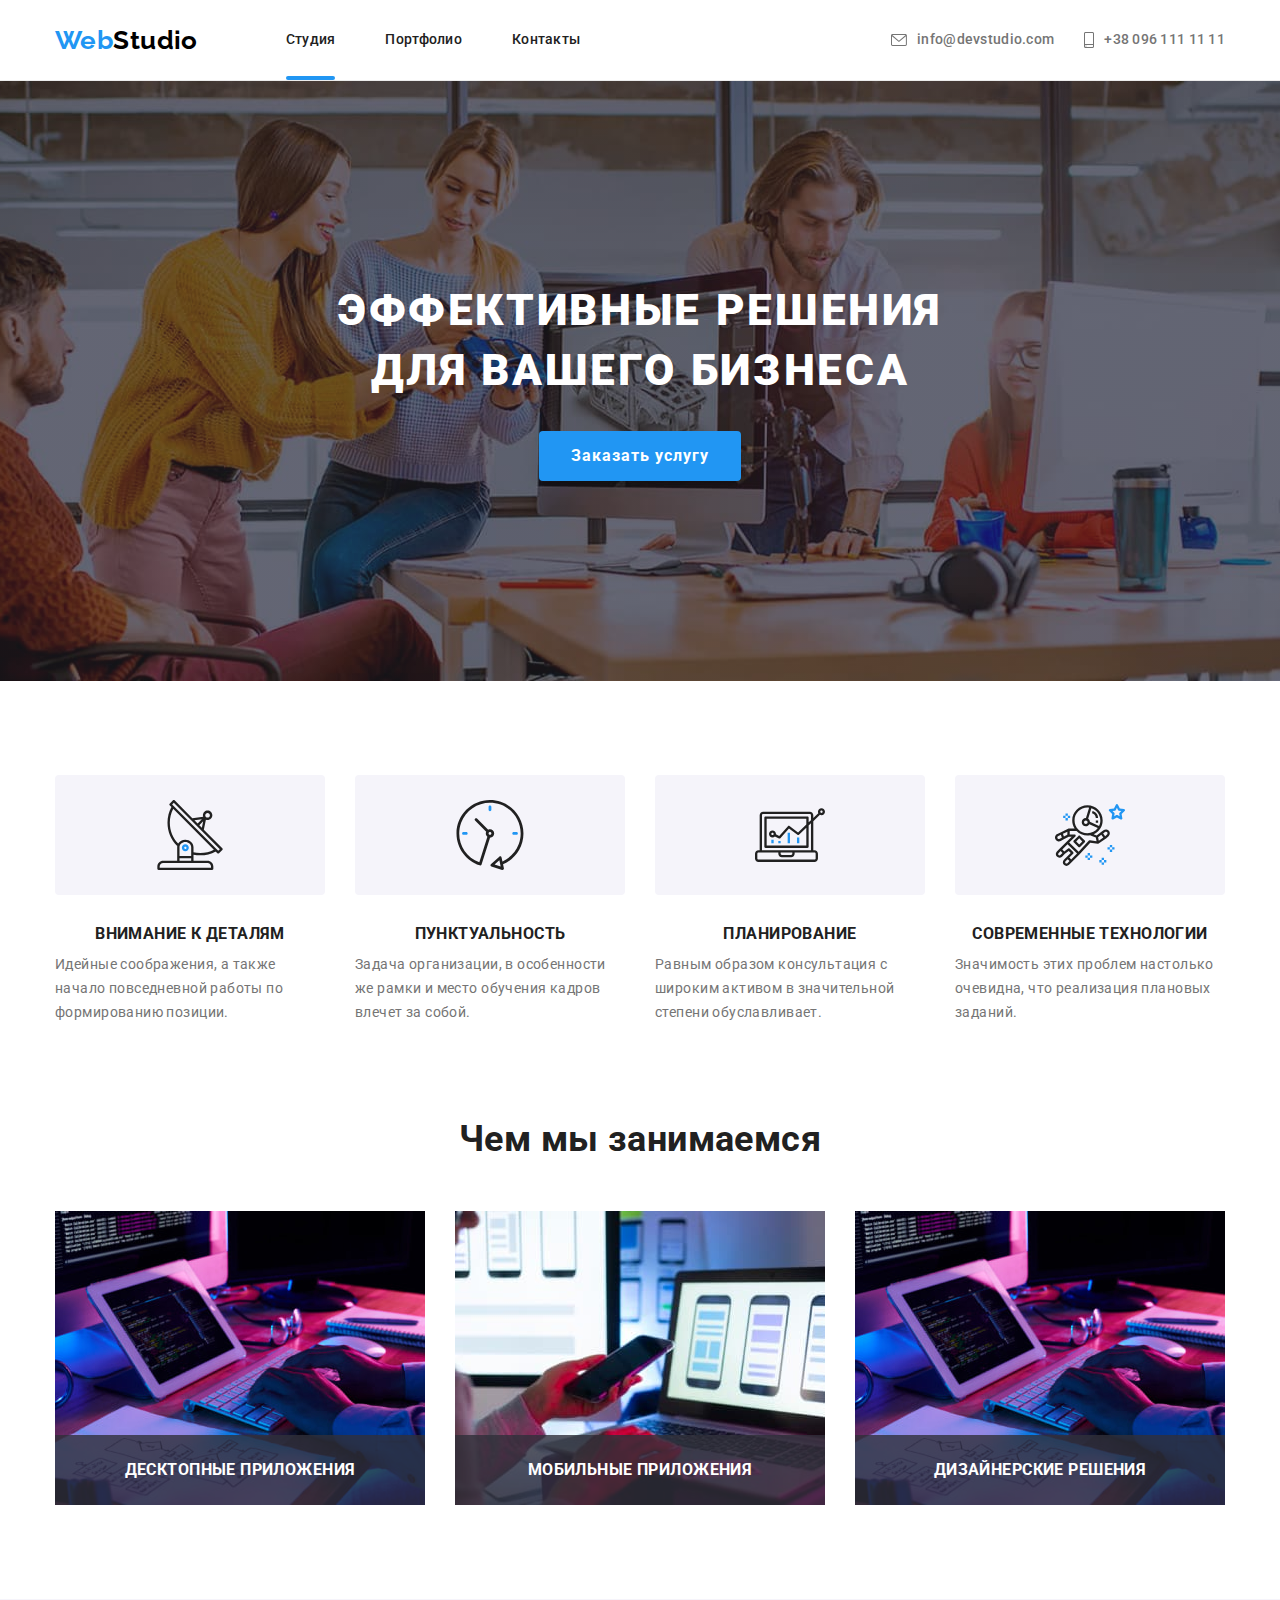
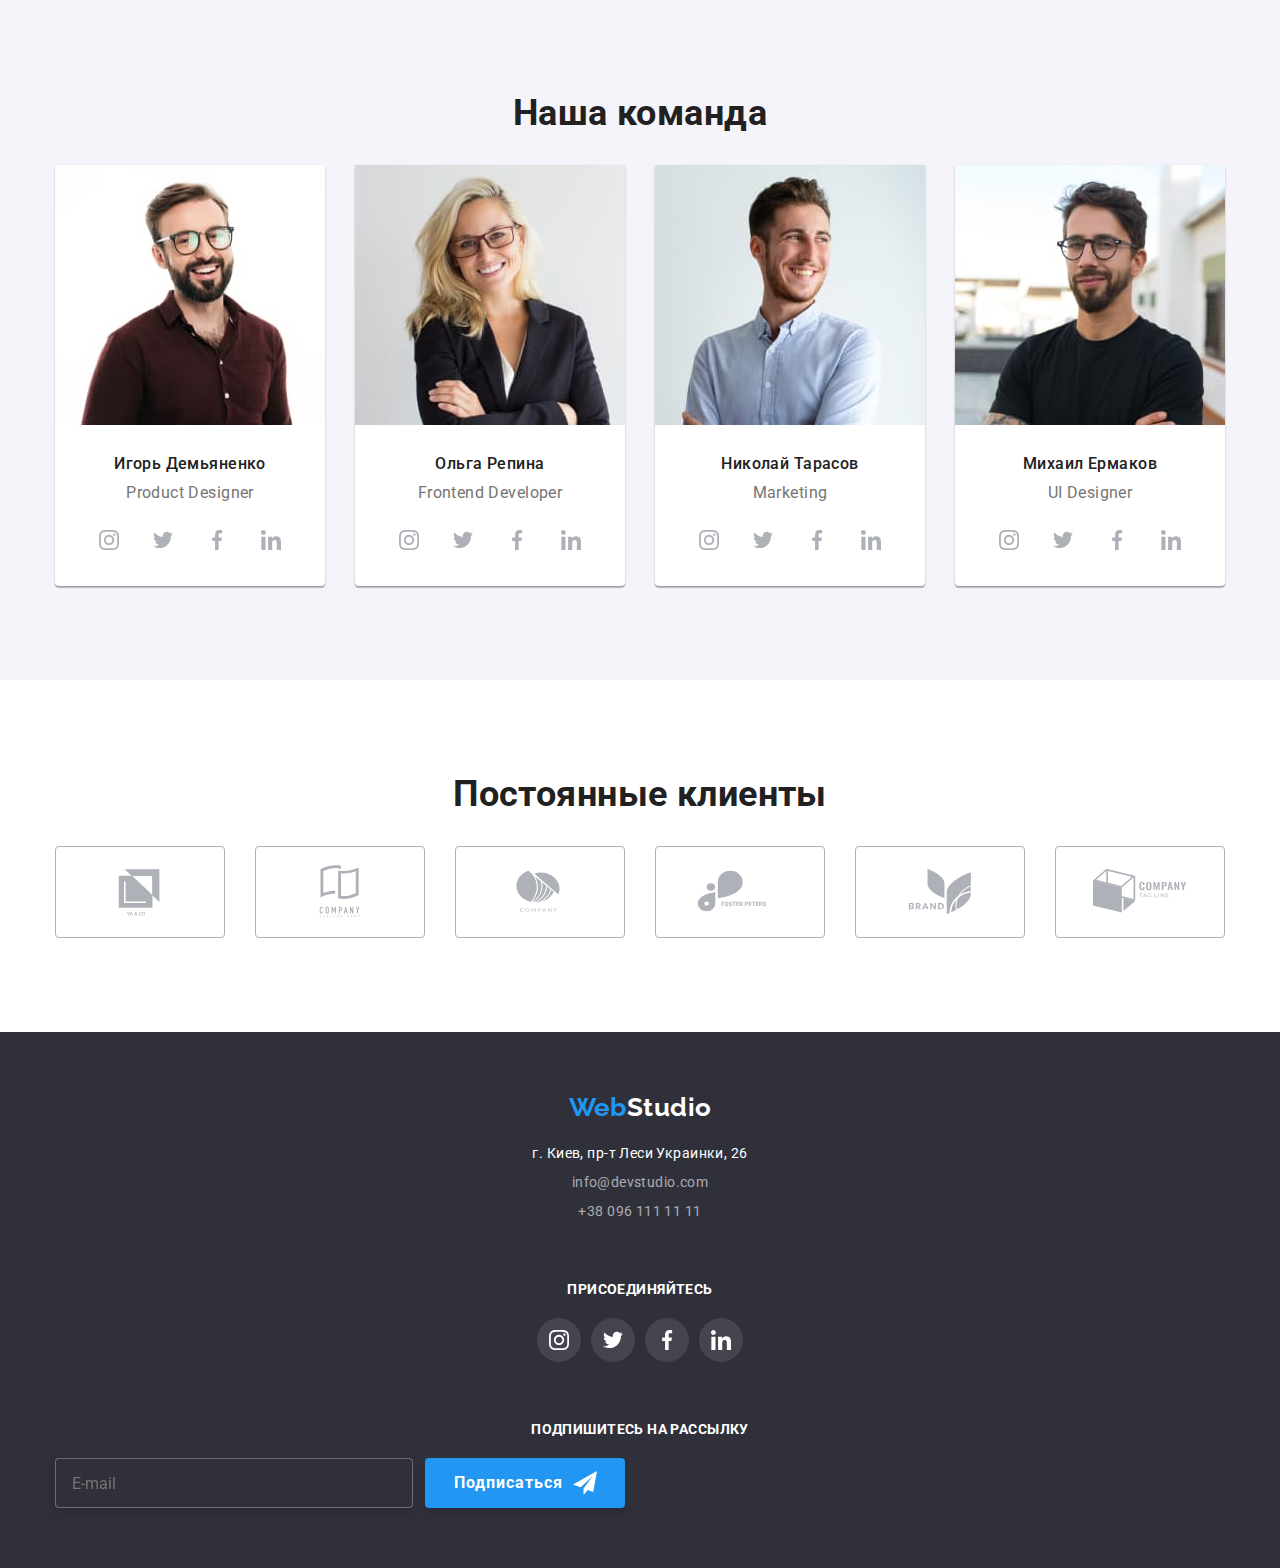
==== commit 67359e41: "fix social links" ====
--- a/index.html
+++ b/index.html
@@ -224,31 +224,30 @@
                 <h3 class="team__name">Игорь Демьяненко</h3>
                 <p class="team__position" lang="en">Product Designer</p>
 
-                <ul class="team__socials-network-list">
-                  <li class="team__socials-network-item">
-                    <a class="team__socials-network-link" href="#"
-                      ><svg class="team__socials-network-icon" width="20" height="20">
+                <ul class="team__socials-network-list socials-network">
+                  <li class="team__socials-network-item socials-network__item">
+                    <a class="team__socials-network-link socials-network__link" href="#"
+                      ><svg class="team__socials-network-icon socials-network__icon" width="20" height="20">
                         <use href="./images/icons.svg#instagram"></use></svg
                     ></a>
                   </li>
-
-                  <li class="team__socials-network-item">
-                    <a class="team__socials-network-link" href="#">
-                      <svg class="team__socials-network-icon" width="20" height="20">
+                  <li class="team__socials-network-item socials-network__item">
+                    <a class="team__socials-network-link socials-network__link" href="#">
+                      <svg class="team__socials-network-icon socials-network__icon" width="20" height="20">
                         <use href="./images/icons.svg#twitter"></use>
                       </svg>
                     </a>
                   </li>
-                  <li class="team__socials-network-item">
-                    <a class="team__socials-network-link" href="#">
-                      <svg class="team__socials-network-icon" width="20" height="20">
+                  <li class="team__socials-network-item socials-network__item">
+                    <a class="team__socials-network-link socials-network__link" href="#">
+                      <svg class="team__socials-network-icon socials-network__icon" width="20" height="20">
                         <use href="./images/icons.svg#facebook"></use>
                       </svg>
                     </a>
                   </li>
-                  <li class="team__socials-network-item">
-                    <a class="team__socials-network-link" href="#">
-                      <svg class="team__socials-network-icon" width="20" height="20">
+                  <li class="team__socials-network-item socials-network__item">
+                    <a class="team__socials-network-link socials-network__link" href="#">
+                      <svg class="team__socials-network-icon socials-network__icon  " width="20" height="20">
                         <use href="./images/icons.svg#linkedin"></use>
                       </svg>
                     </a>
@@ -275,30 +274,30 @@
               <div class="team__thumb">
                 <h3 class="team__name">Ольга Репина</h3>
                 <p class="team__position" lang="en">Frontend Developer</p>
-                <ul class="team__socials-network-list ">
-                  <li class="team__socials-network-item">
-                    <a class="team__socials-network-link" href="#">
-                      <svg class="team__socials-network-icon" width="20" height="20">
+                <ul class="team__socials-network-list socials-network">
+                  <li class="team__socials-network-item socials-network__item">
+                    <a class="team__socials-network-link socials-network__link" href="#"
+                      ><svg class="team__socials-network-icon socials-network__icon" width="20" height="20">
                         <use href="./images/icons.svg#instagram"></use></svg
                     ></a>
                   </li>
-                  <li class="team__socials-network-item">
-                    <a class="team__socials-network-link" href="#">
-                      <svg class="team__socials-network-icon" width="20" height="20">
+                  <li class="team__socials-network-item socials-network__item">
+                    <a class="team__socials-network-link socials-network__link" href="#">
+                      <svg class="team__socials-network-icon socials-network__icon" width="20" height="20">
                         <use href="./images/icons.svg#twitter"></use>
                       </svg>
                     </a>
                   </li>
-                  <li class="team__socials-network-item">
-                    <a class="team__socials-network-link" href="#">
-                      <svg class="team__socials-network-icon" width="20" height="20">
+                  <li class="team__socials-network-item socials-network__item">
+                    <a class="team__socials-network-link socials-network__link" href="#">
+                      <svg class="team__socials-network-icon socials-network__icon" width="20" height="20">
                         <use href="./images/icons.svg#facebook"></use>
                       </svg>
                     </a>
                   </li>
-                  <li class="team__socials-network-item">
-                    <a class="team__socials-network-link" href="#">
-                      <svg class="team__socials-network-icon" width="20" height="20">
+                  <li class="team__socials-network-item socials-network__item">
+                    <a class="team__socials-network-link socials-network__link" href="#">
+                      <svg class="team__socials-network-icon socials-network__icon  " width="20" height="20">
                         <use href="./images/icons.svg#linkedin"></use>
                       </svg>
                     </a>
@@ -325,31 +324,30 @@
               <div class="team__thumb">
                 <h3 class="team__name">Николай Тарасов</h3>
                 <p class="team__position" lang="en">Marketing</p>
-                <ul class="team__socials-network-list">
-                  <li class="team__socials-network-item">
-                    <a class="team__socials-network-link" href="#"
-                      ><svg class="team__socials-network-icon" width="20" height="20">
+                <ul class="team__socials-network-list socials-network">
+                  <li class="team__socials-network-item socials-network__item">
+                    <a class="team__socials-network-link socials-network__link" href="#"
+                      ><svg class="team__socials-network-icon socials-network__icon" width="20" height="20">
                         <use href="./images/icons.svg#instagram"></use></svg
                     ></a>
                   </li>
-                  <li class="team__socials-network-item">
-                    <a class="team__socials-network-link" href="#">
-                      <svg class="team__socials-network-icon" width="20" height="20">
+                  <li class="team__socials-network-item socials-network__item">
+                    <a class="team__socials-network-link socials-network__link" href="#">
+                      <svg class="team__socials-network-icon socials-network__icon" width="20" height="20">
                         <use href="./images/icons.svg#twitter"></use>
                       </svg>
                     </a>
                   </li>
-
-                  <li class="team__socials-network-item">
-                    <a class="team__socials-network-link" href="#">
-                      <svg class="team__socials-network-icon" width="20" height="20">
+                  <li class="team__socials-network-item socials-network__item">
+                    <a class="team__socials-network-link socials-network__link" href="#">
+                      <svg class="team__socials-network-icon socials-network__icon" width="20" height="20">
                         <use href="./images/icons.svg#facebook"></use>
                       </svg>
                     </a>
                   </li>
-                  <li class="team__socials-network-item">
-                    <a class="team__socials-network-link" href="#">
-                      <svg class="team__socials-network-icon" width="20" height="20">
+                  <li class="team__socials-network-item socials-network__item">
+                    <a class="team__socials-network-link socials-network__link" href="#">
+                      <svg class="team__socials-network-icon socials-network__icon  " width="20" height="20">
                         <use href="./images/icons.svg#linkedin"></use>
                       </svg>
                     </a>
@@ -376,31 +374,30 @@
               <div class="team__thumb">
                 <h3 class="team__name">Михаил Ермаков</h3>
                 <p class="team__position" lang="en">UI Designer</p>
-                <ul class="team__socials-network-list">
-                  <li class="team__socials-network-item">
-                    <a class="team__socials-network-link" href="#"
-                      ><svg class="team__socials-network-icon" width="20" height="20">
+                <ul class="team__socials-network-list socials-network">
+                  <li class="team__socials-network-item socials-network__item">
+                    <a class="team__socials-network-link socials-network__link" href="#"
+                      ><svg class="team__socials-network-icon socials-network__icon" width="20" height="20">
                         <use href="./images/icons.svg#instagram"></use></svg
                     ></a>
                   </li>
-                  <li class="team__socials-network-item">
-                    <a class="team__socials-network-link" href="#">
-                      <svg class="team__socials-network-icon" width="20" height="20">
+                  <li class="team__socials-network-item socials-network__item">
+                    <a class="team__socials-network-link socials-network__link" href="#">
+                      <svg class="team__socials-network-icon socials-network__icon" width="20" height="20">
                         <use href="./images/icons.svg#twitter"></use>
                       </svg>
                     </a>
                   </li>
-                  <li class="team__socials-network-item">
-                    <a class="team__socials-network-link" href="#">
-                      <svg class="team__socials-network-icon" width="20" height="20">
+                  <li class="team__socials-network-item socials-network__item">
+                    <a class="team__socials-network-link socials-network__link" href="#">
+                      <svg class="team__socials-network-icon socials-network__icon" width="20" height="20">
                         <use href="./images/icons.svg#facebook"></use>
                       </svg>
                     </a>
                   </li>
-
-                  <li class="team__socials-network-item">
-                    <a class="team__socials-network-link" href="#">
-                      <svg class="team__socials-network-icon" width="20" height="20">
+                  <li class="team__socials-network-item socials-network__item">
+                    <a class="team__socials-network-link socials-network__link" href="#">
+                      <svg class="team__socials-network-icon socials-network__icon  " width="20" height="20">
                         <use href="./images/icons.svg#linkedin"></use>
                       </svg>
                     </a>
@@ -497,38 +494,38 @@
 
         <div class="footer__socials-inner">
           <h2 class="sub-title sub-title--little-white">присоединяйтесь</h2>
-          <ul class="socials-network-set">
-            <li class="socials-network-set__item">
-              <a class="socials-network-set__link socials-network-set__link--light" href="#"
-                ><svg width="20" height="20">
-                  <use href="./images/icons.svg#instagram"></use></svg
-              ></a>
-            </li>
-            <li class="socials-network-set__item">
-              <a class="socials-network-set__link socials-network-set__link--light" href="#"
-                ><svg width="20" height="20">
-                  <use href="./images/icons.svg#twitter"></use>
-                </svg>
-              </a>
-            </li>
-            <li class="socials-network-set__item">
-              <a class="socials-network-set__link socials-network-set__link--light" href="#"
-                ><svg width="20" height="20">
-                  <use href="./images/icons.svg#facebook"></use>
-                </svg>
-              </a>
-            </li>
-            <li class="socials-network-set__item">
-              <a class="socials-network-set__link socials-network-set__link--light" href="#"
-                ><svg width="20" height="20">
-                  <use href="./images/icons.svg#linkedin"></use>
-                </svg>
-              </a>
-            </li>
-          </ul>
+          <ul class="socials-network">
+                  <li class="socials-network__item">
+                    <a class="socials-network__link socials-network__link--white" href="#"
+                      ><svg class="socials-network__icon" width="20" height="20">
+                        <use href="./images/icons.svg#instagram"></use></svg
+                    ></a>
+                  </li>
+                  <li class="socials-network__item">
+                    <a class="socials-network__link socials-network__link--white" href="#">
+                      <svg class="socials-network__icon" width="20" height="20">
+                        <use href="./images/icons.svg#twitter"></use>
+                      </svg>
+                    </a>
+                  </li>
+                  <li class="socials-network__item">
+                    <a class="socials-network__link socials-network__link--white" href="#">
+                      <svg class="socials-network__icon" width="20" height="20">
+                        <use href="./images/icons.svg#facebook"></use>
+                      </svg>
+                    </a>
+                  </li>
+                  <li class="socials-network__item">
+                    <a class="socials-network__link socials-network__link--white" href="#">
+                      <svg class="socials-network__icon" width="20" height="20">
+                        <use href="./images/icons.svg#linkedin"></use>
+                      </svg>
+                    </a>
+                  </li>
+                </ul>
         </div>
 
-        <!-- <form class="subscription" name="subscription-form">
+        <form class="subscription" name="subscription-form">
           <label class="subscription__label sub-title sub-title--little-white" for="user-email"
             >Подпишитесь на рассылку</label
           >
@@ -549,7 +546,7 @@
               </svg>
             </button>
           </div>
-        </form> -->
+        </form>
       </div>
     </footer>
 
--- a/css/main.min.css
+++ b/css/main.min.css
@@ -1 +1 @@
-:root{--dominant-color: #2196f3;--title-color: #212121;--text-color: #757575;--icon-color: #afb1b8;--footer-translucent-text: rgba(255, 255, 255, 0.6);--white-dominant-color: #ffffff;--black-dominant-theme: #000000;--portfolio-background: #e5e5e5;--hero-background: #c4c4c4;--gradient-color: rgba(47, 48, 58, 0.4);--team-section-background: #F5F4FA;--footer-backgraund: #2f303a;--footer-socials-backgraund: rgba(255, 255, 255, 0.1);--subscription-field-border: rgba(255, 255, 255, 0.3);--subscription-box-shadow: rgba(0, 0, 0, 0.15);--activities-cover-color: rgba(47, 48, 58, 0.8);--overlay-backgraund-color: rgba(33, 150, 243, 0.9);--card-set-box-shadow-first-layer: rgba(0, 0, 0, 0.12);--card-set-box-shadow-second-layer: rgba(0, 0, 0, 0.06);--card-set-box-shadow-third-layer: rgba(0, 0, 0, 0.16);--card-set-border-color: #eeeeee;--backdrop-overlay-color: rgba(0, 0, 0, 0.2);--modal-border-color: rgba(33, 33, 33, 0.2);--modal-close-btn-border-color: rgba(0, 0, 0, 0.1);--modal-btn-box-shadow-color:rgba(0, 0, 0, 0.15)}body{font-family:"Roboto","Verdana","Tahoma",sans-serif;font-size:14px;background-color:var(--white-dominant-color);letter-spacing:.03em;color:var(--title-color)}.container{max-width:480px;padding:0 15px;margin-left:auto;margin-right:auto}@media screen and (min-width: 768px){.container{max-width:768px}}@media screen and (min-width: 1200px){.container{max-width:1200px}}html{-webkit-box-sizing:border-box;box-sizing:border-box}*,*::after,*::before{-webkit-box-sizing:inherit;box-sizing:inherit}p,h1,h2,h3,h4,h5,h6{margin-top:0px;margin-bottom:0px}ul{list-style:none;padding:0;margin:0}img{display:block;max-width:100%;height:auto}a{text-decoration:none;display:block}.visually-hidden{position:absolute;width:1px;height:1px;margin:-1px;border:0;padding:0;white-space:nowrap;-webkit-clip-path:inset(100%);clip-path:inset(100%);clip:rect(0 0 0 0);overflow:hidden}.nav-link,.header__nav-link{font-weight:500;line-height:1.14;letter-spacing:.02em;color:var(--title-color)}.activities__sub-title,.benefits__decoration,.modal__checkbox-label,.modal__btn-close,.clients-card__link,.team__socials-network-link{display:-webkit-box;display:-ms-flexbox;display:flex;-webkit-box-align:center;-ms-flex-align:center;align-items:center;-webkit-box-pack:center;-ms-flex-pack:center;justify-content:center}.logo,.footer__logo,.header__logo{font-family:"Raleway";font-weight:700;font-size:24px;line-height:1.16}.logo--accent{color:var(--dominant-color)}.contacts-link{display:-webkit-box;display:-ms-flexbox;display:flex;-webkit-box-align:center;-ms-flex-align:center;align-items:center;font-size:12px;font-weight:500;line-height:1.14;letter-spacing:.02em;color:var(--text-color);-webkit-transition:color 250ms cubic-bezier(0.4, 0, 0.2, 1);transition:color 250ms cubic-bezier(0.4, 0, 0.2, 1)}@media screen and (min-width: 1200px){.contacts-link{font-size:14px;line-height:1.14}}.contacts-link__icon-mail{width:14px;height:10px}@media screen and (min-width: 768px){.contacts-link__icon-mail{width:16px;height:12px}}.contacts-link__icon-tel{width:10px;height:14px}@media screen and (min-width: 768px){.contacts-link__icon-tel{width:10px;height:16px}}.contacts-link:hover,.contacts-link:focus{color:var(--dominant-color)}.contacts-link:hover .contacts-link__icon-mail,.contacts-link:hover .contacts-link__icon-tel,.contacts-link:focus .contacts-link__icon-mail,.contacts-link:focus .contacts-link__icon-tel{fill:var(--dominant-color)}.main-title,.hero__title{display:block;font-weight:900;letter-spacing:.06em;text-transform:uppercase}.section-title,.clients__title,.team__title{font-weight:700;font-size:28px;line-height:1.17;color:var(--title-color)}@media(min-width: 1200px){.section-title,.clients__title,.team__title{font-size:36px;line-height:1.16}}.section-title-desktop,.activities__title{font-weight:700;font-size:36px;line-height:1.16}.sub-title{font-weight:700;line-height:1.14;text-transform:uppercase}.sub-title--little-white{font-size:14px;color:var(--white-dominant-color)}.button{font-family:inherit;font-weight:700;font-size:16px;line-height:1.88;letter-spacing:.06em;color:var(--white-dominant-color);padding:10px 32px;-webkit-box-shadow:0px 4px 4px var(--subscription-box-shadow);box-shadow:0px 4px 4px var(--subscription-box-shadow);border:none;border-radius:4px;background:var(--dominant-color);cursor:pointer}.works__filter-btn{padding:6px 22px;color:var(--title-color);background-color:var(--team-section-background);border-radius:4px;border:none;-webkit-transition:color 250ms cubic-bezier(0.4, 0, 0.2, 1),background-color 250ms cubic-bezier(0.4, 0, 0.2, 1),-webkit-box-shadow 250ms cubic-bezier(0.4, 0, 0.2, 1);transition:color 250ms cubic-bezier(0.4, 0, 0.2, 1),background-color 250ms cubic-bezier(0.4, 0, 0.2, 1),-webkit-box-shadow 250ms cubic-bezier(0.4, 0, 0.2, 1);transition:color 250ms cubic-bezier(0.4, 0, 0.2, 1),box-shadow 250ms cubic-bezier(0.4, 0, 0.2, 1),background-color 250ms cubic-bezier(0.4, 0, 0.2, 1);transition:color 250ms cubic-bezier(0.4, 0, 0.2, 1),box-shadow 250ms cubic-bezier(0.4, 0, 0.2, 1),background-color 250ms cubic-bezier(0.4, 0, 0.2, 1),-webkit-box-shadow 250ms cubic-bezier(0.4, 0, 0.2, 1);cursor:pointer;font-family:inherit;font-size:16px;font-weight:500;line-height:1.62}.works__filter-btn:hover,.works__filter-btn:focus{color:var(--white-dominant-color);background:var(--dominant-color);-webkit-box-shadow:0px 3px 1px rgba(0,0,0,.1),0px 1px 2px rgba(0,0,0,.08),0px 2px 2px rgba(0,0,0,.12);box-shadow:0px 3px 1px rgba(0,0,0,.1),0px 1px 2px rgba(0,0,0,.08),0px 2px 2px rgba(0,0,0,.12)}.works__filter-btn--active{background:var(--dominant-color);color:var(--white-dominant-color)}.button-menu{border:none;background-color:rgba(0,0,0,0)}.button-menu__close{display:none}.button-menu.is-open .button-menu__close{display:block}.button-menu.is-open .button-menu__open{display:none}.team__card{border-radius:0px 0px 4px 4px;background:var(--white-dominant-color);-webkit-box-shadow:0px 1px 3px rgba(0,0,0,.12),0px 1px 1px rgba(0,0,0,.14),0px 2px 1px rgba(0,0,0,.2);box-shadow:0px 1px 3px rgba(0,0,0,.12),0px 1px 1px rgba(0,0,0,.14),0px 2px 1px rgba(0,0,0,.2)}@media(max-width: 767px){.team__card:not(:last-child){margin-bottom:30px}}.team__photo{width:100%}.team__thumb{padding-top:30px;padding-bottom:24px}.team__name{margin-bottom:10px;text-align:center;font-weight:500;font-size:16px;line-height:1.18}.team__position{margin-bottom:16px;text-align:center;font-size:16px;line-height:1.18;color:var(--text-color)}.team__socials-network-list{display:-webkit-box;display:-ms-flexbox;display:flex;-webkit-box-pack:center;-ms-flex-pack:center;justify-content:center}.team__socials-network-item:not(:last-child){margin-right:10px}.team__socials-network-link{width:44px;height:44px;border-radius:50%;fill:var(--icon-color);-webkit-transition:fill 250ms cubic-bezier(0.4, 0, 0.2, 1),background-color 250ms cubic-bezier(0.4, 0, 0.2, 1);transition:fill 250ms cubic-bezier(0.4, 0, 0.2, 1),background-color 250ms cubic-bezier(0.4, 0, 0.2, 1)}.team__socials-network-link:hover,.team__socials-network-link:focus{background-color:var(--dominant-color);border-radius:50%;fill:var(--white-dominant-color)}.clients-card__link{height:92px;border:1px solid var(--icon-color);border-radius:4px;-webkit-transition:border 250ms cubic-bezier(0.4, 0, 0.2, 1);transition:border 250ms cubic-bezier(0.4, 0, 0.2, 1)}.clients-card__icon{fill:var(--icon-color);-webkit-transition:fill 250ms cubic-bezier(0.4, 0, 0.2, 1);transition:fill 250ms cubic-bezier(0.4, 0, 0.2, 1)}.clients-card__link:hover,.clients-card__link:focus{border:1px solid var(--dominant-color)}.clients-card__link:hover .clients-card__icon,.clients-card__link:focus .clients-card__icon{fill:var(--dominant-color)}.address{font-style:normal;line-height:1.5}.address__list{text-align:center;margin-bottom:60px}.address__list :not(:last-child){margin-bottom:8px}.address__link{color:var(--footer-translucent-text);-webkit-transition:color 250ms cubic-bezier(0.4, 0, 0.2, 1);transition:color 250ms cubic-bezier(0.4, 0, 0.2, 1)}.address__link:hover,.address__link:focus{color:var(--dominant-color)}.address__link--white{color:var(--white-dominant-color)}.subscription{display:block}.subscription__label{display:block;margin-bottom:20px}.subscription__input{margin-right:12px;width:358px;height:50px;padding:15px 16px;border:1px solid var(--subscription-field-border);border-radius:4px;-webkit-filter:drop-shadow(0px 4px 4px var(--subscription-box-shadow));filter:drop-shadow(0px 4px 4px var(--subscription-box-shadow));background-color:var(--footer-backgraund);outline:none;font-size:16px;line-height:1.25;color:var(--white-dominant-color)}.subscription__btn{display:-webkit-box;display:-ms-flexbox;display:flex;-webkit-box-align:center;-ms-flex-align:center;align-items:center;padding:10px 28px 10px 29px}.subscription__icon{margin-left:10px;fill:var(--white-dominant-color)}.works__cards-link{-webkit-box-shadow:none;box-shadow:none;-webkit-transition:-webkit-box-shadow 250ms cubic-bezier(0.4, 0, 0.2, 1);transition:-webkit-box-shadow 250ms cubic-bezier(0.4, 0, 0.2, 1);transition:box-shadow 250ms cubic-bezier(0.4, 0, 0.2, 1);transition:box-shadow 250ms cubic-bezier(0.4, 0, 0.2, 1), -webkit-box-shadow 250ms cubic-bezier(0.4, 0, 0.2, 1)}.works__cards-img-case{overflow:hidden;position:relative}.works__overlay{position:absolute;top:0;left:0;padding:63px 24px;width:100%;height:100%;background-color:var(--overlay-backgraund-color);-webkit-transform:translateY(100%);transform:translateY(100%);-webkit-transition:-webkit-transform 250ms cubic-bezier(0.4, 0, 0.2, 1);transition:-webkit-transform 250ms cubic-bezier(0.4, 0, 0.2, 1);transition:transform 250ms cubic-bezier(0.4, 0, 0.2, 1);transition:transform 250ms cubic-bezier(0.4, 0, 0.2, 1), -webkit-transform 250ms cubic-bezier(0.4, 0, 0.2, 1)}.works__overlay-text{font-size:18px;line-height:1.56;color:var(--white-dominant-color)}.works__cards-link:hover,.works__cards-linkk:focus{-webkit-box-shadow:0px 1px 1px var(--card-set-box-shadow-first-layer),0px 4px 4px var(--card-set-box-shadow-second-layer),1px 4px 6px var(--card-set-box-shadow-third-layer);box-shadow:0px 1px 1px var(--card-set-box-shadow-first-layer),0px 4px 4px var(--card-set-box-shadow-second-layer),1px 4px 6px var(--card-set-box-shadow-third-layer)}.works__cards-link:hover .works__overlay,.works__cards-linkk:focus .works__overlay{-webkit-transform:translateY(0%);transform:translateY(0%)}.works__cards-thumb{padding-top:20px;padding-bottom:19px;padding-left:24px;border-right:1px solid var(--card-set-border-color);border-bottom:1px solid var(--card-set-border-color);border-left:1px solid var(--card-set-border-color)}.works__cards-title{margin-bottom:4px;font-weight:700;font-size:18px;line-height:2;letter-spacing:.06em;color:var(--title-color)}.works__cards-text{font-size:16px;line-height:1.88;color:var(--text-color)}.backdrop.is-hidden .modal{-webkit-transform:translate(-50%, -50%) scale(0.75);transform:translate(-50%, -50%) scale(0.75)}.modal{position:absolute;top:50%;left:50%;width:528px;height:581px;padding:40px;background-color:var(--white-dominant-color);-webkit-box-shadow:0px 1px 3px var(--card-set-box-shadow-first-layer),0px 1px 1px rgba(0,0,0,.14),0px 2px 1px var(--backdrop-overlay-color);box-shadow:0px 1px 3px var(--card-set-box-shadow-first-layer),0px 1px 1px rgba(0,0,0,.14),0px 2px 1px var(--backdrop-overlay-color);border-radius:4px;-webkit-transform:translate(-50%, -50%) scale(1);transform:translate(-50%, -50%) scale(1);-webkit-transition:-webkit-transform 250ms cubic-bezier(0.4, 0, 0.2, 1);transition:-webkit-transform 250ms cubic-bezier(0.4, 0, 0.2, 1);transition:transform 250ms cubic-bezier(0.4, 0, 0.2, 1);transition:transform 250ms cubic-bezier(0.4, 0, 0.2, 1), -webkit-transform 250ms cubic-bezier(0.4, 0, 0.2, 1)}.modal__btn-close{position:absolute;top:7px;right:8px;height:30px;width:30px;border:1px solid var(--modal-close-btn-border-color);background-color:var(--white-dominant-color);border-radius:50%;fill:var(--black-dominant-theme);-webkit-transition:fill 250ms cubic-bezier(0.4, 0, 0.2, 1);transition:fill 250ms cubic-bezier(0.4, 0, 0.2, 1)}.modal__btn-close:hover,.modal__btn-close:focus{fill:var(--dominant-color)}.modal__title{margin-bottom:12px;font-weight:700;font-size:20px;line-height:1.15;text-align:center}.modal__comment-field-label,.modal__input-name-label,.modal__input-phone-label,.modal__input-mail-label{display:block;margin-bottom:4px;font-size:12px;line-height:1.16;letter-spacing:.01em;color:var(--text-color)}.modal__input-mail-container,.modal__input-phone-container,.modal__input-name-container{position:relative;margin-bottom:10px}.modal__input-phone-field,.modal__input-mail-field,.modal__input-name-field{width:100%;height:40px;padding:12px 42px 12px 42px;border:1px solid var(--modal-border-color);border-radius:4px;outline:none;-webkit-transition:border-color 250ms cubic-bezier(0.4, 0, 0.2, 1);transition:border-color 250ms cubic-bezier(0.4, 0, 0.2, 1)}.modal__comment-field-input{display:block;width:100%;height:120px;padding:12px 16px;margin-bottom:20px;resize:none;border:1px solid var(--modal-border-color);border-radius:4px;outline:none;-webkit-transition:border-color 250ms cubic-bezier(0.4, 0, 0.2, 1);transition:border-color 250ms cubic-bezier(0.4, 0, 0.2, 1)}.modal__comment-field-input:focus,.modal__input-phone-field:focus,.modal__input-mail-field:focus,.modal__input-name-field:focus{border-color:var(--dominant-color)}.modal__input-phone-field:focus+.modal-icon,.modal__input-mail-field:focus+.modal-icon,.modal__input-name-field:focus+.modal-icon{fill:var(--dominant-color)}.modal__checkbox-label{width:100%;margin-bottom:30px;line-height:1.71}.modal__checkbox-custom{display:block;width:16px;height:15px;border:2px solid var(--title-color);border-radius:3px;margin-right:7px}.modal__checkbox-default:checked+.modal__checkbox-custom{background-color:var(--dominant-color);border:none;background-image:url(../images/check-on.svg)}.modal__agreement-link{display:inline-block;text-decoration:underline;color:var(--dominant-color)}.modal__btn-submit{display:-webkit-box;display:-ms-flexbox;display:flex;margin-left:auto;margin-right:auto;padding:10px 55px}.modal-icon{position:absolute;top:11px;left:12px;-webkit-transition:fill 250ms cubic-bezier(0.4, 0, 0.2, 1);transition:fill 250ms cubic-bezier(0.4, 0, 0.2, 1)}.section{padding-top:60px;padding-bottom:60px}@media(min-width: 1200px){.section{padding-top:94px;padding-bottom:94px}}.header{border-bottom:1px solid #ececec}@media screen and (min-width: 768px){.header__container{display:-webkit-box;display:-ms-flexbox;display:flex;-webkit-box-pack:justify;-ms-flex-pack:justify;justify-content:space-between}}.header__nav-inner{display:-webkit-box;display:-ms-flexbox;display:flex;-webkit-box-pack:justify;-ms-flex-pack:justify;justify-content:space-between;-webkit-box-align:center;-ms-flex-align:center;align-items:center}.header__logo{padding-top:16px;padding-bottom:16px;color:var(--black-dominant-theme);margin-right:88px}@media screen and (min-width: 1200px){.header__logo{font-size:26px;line-height:1.19}}.header__button-menu{padding:10px 0;fill:var(--black-dominant-theme);-webkit-transition:fill 250ms cubic-bezier(0.4, 0, 0.2, 1);transition:fill 250ms cubic-bezier(0.4, 0, 0.2, 1)}@media screen and (min-width: 768px){.header__button-menu{display:none}}.header__button-menu:hover{fill:var(--dominant-color)}.header__nav-list{display:none}@media screen and (min-width: 768px){.header__nav-list{display:-webkit-box;display:-ms-flexbox;display:flex;gap:50px;-webkit-box-pack:justify;-ms-flex-pack:justify;justify-content:space-between;-webkit-box-align:center;-ms-flex-align:center;align-items:center}}.header__nav-link{position:relative;padding:32px 0;-webkit-transition:color 250ms cubic-bezier(0.4, 0, 0.2, 1);transition:color 250ms cubic-bezier(0.4, 0, 0.2, 1)}.header__nav-link:hover{color:var(--dominant-color)}.header__nav-link--current::after{content:"";position:absolute;left:0;bottom:0;width:100%;height:4px;background-color:var(--dominant-color);border-radius:2px}.header__contacts-list{display:none}@media screen and (min-width: 768px)and (max-width: 1199px){.header__contacts-list{display:-webkit-box;display:-ms-flexbox;display:flex;-webkit-box-orient:vertical;-webkit-box-direction:normal;-ms-flex-direction:column;flex-direction:column;-webkit-box-pack:center;-ms-flex-pack:center;justify-content:center;gap:10px}}@media screen and (min-width: 1200px){.header__contacts-list{display:-webkit-box;display:-ms-flexbox;display:flex;-webkit-box-align:center;-ms-flex-align:center;align-items:center;gap:30px}}.header__contacts-icon{margin-right:8px;fill:var(--text-color);-webkit-transition:fill 250ms cubic-bezier(0.4, 0, 0.2, 1);transition:fill 250ms cubic-bezier(0.4, 0, 0.2, 1)}@media screen and (min-width: 768px){.header__contacts-icon{margin-right:10px}}.hero{text-align:center;margin-right:auto;margin-left:auto;padding-top:118px;padding-bottom:118px;background-position:center;background-color:var(--background-hero-color);background-image:-webkit-gradient(linear, left top, right top, from(var(--gradient-color)), to(var(--gradient-color))),url("../images/hero-img/mobile-hero-@1x.jpg");background-image:linear-gradient(to right, var(--gradient-color), var(--gradient-color)),url("../images/hero-img/mobile-hero-@1x.jpg");background-repeat:no-repeat;background-size:cover}@media(min-device-pixel-ratio: 2),(-webkit-min-device-pixel-ratio: 2),(min-resolution: 192dpi),(min-resolution: 2dppx){.hero{background-image:-webkit-gradient(linear, left top, right top, from(var(--gradient-color)), to(var(--gradient-color))),url("../images/hero-img/mobile-hero-@2x.jpg");background-image:linear-gradient(to right, var(--gradient-color), var(--gradient-color)),url("../images/hero-img/mobile-hero-@2x.jpg")}}@media(min-width: 768px){.hero{background-image:-webkit-gradient(linear, left top, right top, from(var(--gradient-color)), to(var(--gradient-color))),url("../images/hero-img/tablet-hero-@1x.jpg");background-image:linear-gradient(to right, var(--gradient-color), var(--gradient-color)),url("../images/hero-img/tablet-hero-@1x.jpg")}}@media(min-width: 768px)and (min-device-pixel-ratio: 2),(min-width: 768px)and (-webkit-min-device-pixel-ratio: 2),(min-width: 768px)and (min-resolution: 192dpi),(min-width: 768px)and (min-resolution: 2dppx){.hero{background-image:-webkit-gradient(linear, left top, right top, from(var(--gradient-color)), to(var(--gradient-color))),url("../images/hero-img/tablet-hero-@2x.jpg");background-image:linear-gradient(to right, var(--gradient-color), var(--gradient-color)),url("../images/hero-img/tablet-hero-@2x.jpg")}}@media(min-width: 1200px){.hero{background-image:-webkit-gradient(linear, left top, right top, from(var(--gradient-color)), to(var(--gradient-color))),url("../images/hero-img/desktop-hero-@1x.jpg");background-image:linear-gradient(to right, var(--gradient-color), var(--gradient-color)),url("../images/hero-img/desktop-hero-@1x.jpg");padding:200px}}@media(min-width: 1200px)and (min-device-pixel-ratio: 2),(min-width: 1200px)and (-webkit-min-device-pixel-ratio: 2),(min-width: 1200px)and (min-resolution: 192dpi),(min-width: 1200px)and (min-resolution: 2dppx){.hero{background-image:-webkit-gradient(linear, left top, right top, from(var(--gradient-color)), to(var(--gradient-color))),url("../images/hero-img/desktop-hero-@2x.jpg");background-image:linear-gradient(to right, var(--gradient-color), var(--gradient-color)),url("../images/hero-img/desktop-hero-@2x.jpg")}}.hero__title{margin-bottom:30px;margin-left:auto;margin-right:auto;color:var(--white-dominant-color);font-size:26px;line-height:1.61}@media(min-width: 768px)and (max-width: 1199px){.hero__title{max-width:360px}}@media(min-width: 1200px){.hero__title{max-width:696px;font-size:44px;line-height:1.36}}@media(min-width: 768px){.benefits__list{display:-webkit-box;display:-ms-flexbox;display:flex;-ms-flex-wrap:wrap;flex-wrap:wrap;gap:30px}}@media(max-width: 767px){.benefits__item{width:100%;margin-bottom:30px}}@media(min-width: 768px){.benefits__item{width:354px}}@media(min-width: 1200px){.benefits__item{width:270px}}.benefits__decoration{margin-bottom:30px;background-color:var(--team-section-background);border-radius:4px;height:120px}.benefits__sub-title{margin-bottom:10px;text-align:center}.benefits__text{line-height:1.71;letter-spacing:.04;color:var(--text-color)}.activities{display:none;padding-top:0px}@media(min-width: 1200px){.activities{display:block}}.activities__title{margin-bottom:50px;text-align:center}.activities__list{display:-webkit-box;display:-ms-flexbox;display:flex;-webkit-box-pack:justify;-ms-flex-pack:justify;justify-content:space-between}.activities__cover{position:relative}.activities__sub-title{position:absolute;bottom:0;width:100%;height:70px;background-color:var(--activities-cover-color);font-weight:700;line-height:1.14;text-transform:uppercase;color:var(--white-dominant-color)}.team{background-color:var(--team-section-background)}.team__title{margin-bottom:30px;text-align:center}@media(min-width: 768px){.team__list{display:-webkit-box;display:-ms-flexbox;display:flex;-ms-flex-wrap:wrap;flex-wrap:wrap;gap:30px}}.clients__title{text-align:center;margin-bottom:30px}.clients__list{display:-webkit-box;display:-ms-flexbox;display:flex;-ms-flex-wrap:wrap;flex-wrap:wrap;gap:30px}.clients__item{-ms-flex-preferred-size:calc((100% - 30px)/2);flex-basis:calc((100% - 30px)/2)}@media(min-width: 768px){.clients__item{-ms-flex-preferred-size:calc((100% - 60px)/3);flex-basis:calc((100% - 60px)/3)}}@media(min-width: 1200px){.clients__item{-ms-flex-preferred-size:calc((100% - 150px)/6);flex-basis:calc((100% - 150px)/6)}}.footer{padding-top:60px;padding-bottom:60px;background-color:var(--footer-backgraund)}.footer__logo{color:var(--white-dominant-color);text-align:center;margin-bottom:20px}.footer__socials-inner .sub-title{margin-bottom:20px;text-align:center}.subscription{display:block}.subscription__label{display:block;margin-bottom:20px}.subscription__container{display:-webkit-box;display:-ms-flexbox;display:flex}.subscription__input{margin-right:12px;width:358px;height:50px;padding:15px 16px;border:1px solid var(--subscription-field-border);border-radius:4px;-webkit-filter:drop-shadow(0px 4px 4px var(--subscription-box-shadow));filter:drop-shadow(0px 4px 4px var(--subscription-box-shadow));background-color:var(--footer-backgraund);outline:none;font-size:16px;line-height:1.25;color:var(--white-dominant-color)}.subscription__btn{display:-webkit-box;display:-ms-flexbox;display:flex;-webkit-box-align:center;-ms-flex-align:center;align-items:center;padding:10px 28px 10px 29px}.subscription__icon{margin-left:10px;fill:var(--white-dominant-color)}.works__filter-list{display:-webkit-box;display:-ms-flexbox;display:flex;margin-bottom:50px;-webkit-box-pack:center;-ms-flex-pack:center;justify-content:center}.works__filter-item:not(:last-child){margin-right:8px}.works__cards-list{display:-webkit-box;display:-ms-flexbox;display:flex;-ms-flex-wrap:wrap;flex-wrap:wrap;gap:30px}.backdrop{position:fixed;top:0;left:0;width:100%;height:100%;background-color:var(--backdrop-overlay-color);visibility:visible;opacity:1;-webkit-transition-property:opacity,visibility;transition-property:opacity,visibility;-webkit-transition-duration:250ms;transition-duration:250ms;-webkit-transition-timing-function:cubic-bezier(0.4, 0, 0.2, 1);transition-timing-function:cubic-bezier(0.4, 0, 0.2, 1)}.backdrop.is-hidden{opacity:0;visibility:hidden}/*# sourceMappingURL=main.min.css.map */+:root{--dominant-color: #2196f3;--title-color: #212121;--text-color: #757575;--icon-color: #afb1b8;--footer-translucent-text: rgba(255, 255, 255, 0.6);--white-dominant-color: #ffffff;--black-dominant-theme: #000000;--portfolio-background: #e5e5e5;--hero-background: #c4c4c4;--gradient-color: rgba(47, 48, 58, 0.4);--team-section-background: #F5F4FA;--footer-backgraund: #2f303a;--footer-socials-backgraund: rgba(255, 255, 255, 0.1);--subscription-field-border: rgba(255, 255, 255, 0.3);--subscription-box-shadow: rgba(0, 0, 0, 0.15);--activities-cover-color: rgba(47, 48, 58, 0.8);--overlay-backgraund-color: rgba(33, 150, 243, 0.9);--card-set-box-shadow-first-layer: rgba(0, 0, 0, 0.12);--card-set-box-shadow-second-layer: rgba(0, 0, 0, 0.06);--card-set-box-shadow-third-layer: rgba(0, 0, 0, 0.16);--card-set-border-color: #eeeeee;--backdrop-overlay-color: rgba(0, 0, 0, 0.2);--modal-border-color: rgba(33, 33, 33, 0.2);--modal-close-btn-border-color: rgba(0, 0, 0, 0.1);--modal-btn-box-shadow-color:rgba(0, 0, 0, 0.15)}body{font-family:"Roboto","Verdana","Tahoma",sans-serif;font-size:14px;background-color:var(--white-dominant-color);letter-spacing:.03em;color:var(--title-color)}.container{max-width:480px;padding:0 15px;margin-left:auto;margin-right:auto}@media screen and (min-width: 768px){.container{max-width:768px}}@media screen and (min-width: 1200px){.container{max-width:1200px}}html{-webkit-box-sizing:border-box;box-sizing:border-box}*,*::after,*::before{-webkit-box-sizing:inherit;box-sizing:inherit}p,h1,h2,h3,h4,h5,h6{margin-top:0px;margin-bottom:0px}ul{list-style:none;padding:0;margin:0}img{display:block;max-width:100%;height:auto}a{text-decoration:none;display:block}.visually-hidden{position:absolute;width:1px;height:1px;margin:-1px;border:0;padding:0;white-space:nowrap;-webkit-clip-path:inset(100%);clip-path:inset(100%);clip:rect(0 0 0 0);overflow:hidden}.nav-link,.header__nav-link{font-weight:500;line-height:1.14;letter-spacing:.02em;color:var(--title-color)}.activities__sub-title,.benefits__decoration,.modal__checkbox-label,.modal__btn-close,.clients-card__link,.socials-network__link{display:-webkit-box;display:-ms-flexbox;display:flex;-webkit-box-align:center;-ms-flex-align:center;align-items:center;-webkit-box-pack:center;-ms-flex-pack:center;justify-content:center}.logo,.footer__logo,.header__logo{font-family:"Raleway";font-weight:700;font-size:24px;line-height:1.16}@media(min-width: 1200px){.logo,.footer__logo,.header__logo{font-size:26px;line-height:1.19}}.logo--accent{color:var(--dominant-color)}.contacts-link{display:-webkit-box;display:-ms-flexbox;display:flex;-webkit-box-align:center;-ms-flex-align:center;align-items:center;font-size:12px;font-weight:500;line-height:1.14;letter-spacing:.02em;color:var(--text-color);-webkit-transition:color 250ms cubic-bezier(0.4, 0, 0.2, 1);transition:color 250ms cubic-bezier(0.4, 0, 0.2, 1)}@media screen and (min-width: 1200px){.contacts-link{font-size:14px;line-height:1.14}}.contacts-link__icon-mail{width:14px;height:10px}@media screen and (min-width: 768px){.contacts-link__icon-mail{width:16px;height:12px}}.contacts-link__icon-tel{width:10px;height:14px}@media screen and (min-width: 768px){.contacts-link__icon-tel{width:10px;height:16px}}.contacts-link:hover,.contacts-link:focus{color:var(--dominant-color)}.contacts-link:hover .contacts-link__icon-mail,.contacts-link:hover .contacts-link__icon-tel,.contacts-link:focus .contacts-link__icon-mail,.contacts-link:focus .contacts-link__icon-tel{fill:var(--dominant-color)}.main-title,.hero__title{display:block;font-weight:900;letter-spacing:.06em;text-transform:uppercase}.section-title,.clients__title,.team__title{font-weight:700;font-size:28px;line-height:1.17;color:var(--title-color)}@media(min-width: 1200px){.section-title,.clients__title,.team__title{font-size:36px;line-height:1.16}}.section-title-desktop,.activities__title{font-weight:700;font-size:36px;line-height:1.16}.sub-title{font-weight:700;line-height:1.14;text-transform:uppercase}.sub-title--little-white{font-size:14px;color:var(--white-dominant-color)}.button{font-family:inherit;font-weight:700;font-size:16px;line-height:1.88;letter-spacing:.06em;color:var(--white-dominant-color);padding:10px 32px;-webkit-box-shadow:0px 4px 4px var(--subscription-box-shadow);box-shadow:0px 4px 4px var(--subscription-box-shadow);border:none;border-radius:4px;background:var(--dominant-color);cursor:pointer}.works__filter-btn{padding:6px 22px;color:var(--title-color);background-color:var(--team-section-background);border-radius:4px;border:none;-webkit-transition:color 250ms cubic-bezier(0.4, 0, 0.2, 1),background-color 250ms cubic-bezier(0.4, 0, 0.2, 1),-webkit-box-shadow 250ms cubic-bezier(0.4, 0, 0.2, 1);transition:color 250ms cubic-bezier(0.4, 0, 0.2, 1),background-color 250ms cubic-bezier(0.4, 0, 0.2, 1),-webkit-box-shadow 250ms cubic-bezier(0.4, 0, 0.2, 1);transition:color 250ms cubic-bezier(0.4, 0, 0.2, 1),box-shadow 250ms cubic-bezier(0.4, 0, 0.2, 1),background-color 250ms cubic-bezier(0.4, 0, 0.2, 1);transition:color 250ms cubic-bezier(0.4, 0, 0.2, 1),box-shadow 250ms cubic-bezier(0.4, 0, 0.2, 1),background-color 250ms cubic-bezier(0.4, 0, 0.2, 1),-webkit-box-shadow 250ms cubic-bezier(0.4, 0, 0.2, 1);cursor:pointer;font-family:inherit;font-size:16px;font-weight:500;line-height:1.62}.works__filter-btn:hover,.works__filter-btn:focus{color:var(--white-dominant-color);background:var(--dominant-color);-webkit-box-shadow:0px 3px 1px rgba(0,0,0,.1),0px 1px 2px rgba(0,0,0,.08),0px 2px 2px rgba(0,0,0,.12);box-shadow:0px 3px 1px rgba(0,0,0,.1),0px 1px 2px rgba(0,0,0,.08),0px 2px 2px rgba(0,0,0,.12)}.works__filter-btn--active{background:var(--dominant-color);color:var(--white-dominant-color)}.button-menu{border:none;background-color:rgba(0,0,0,0)}.button-menu__close{display:none}.button-menu.is-open .button-menu__close{display:block}.button-menu.is-open .button-menu__open{display:none}.team__card{border-radius:0px 0px 4px 4px;background:var(--white-dominant-color);-webkit-box-shadow:0px 1px 3px rgba(0,0,0,.12),0px 1px 1px rgba(0,0,0,.14),0px 2px 1px rgba(0,0,0,.2);box-shadow:0px 1px 3px rgba(0,0,0,.12),0px 1px 1px rgba(0,0,0,.14),0px 2px 1px rgba(0,0,0,.2)}@media(max-width: 767px){.team__card:not(:last-child){margin-bottom:30px}}.team__photo{width:100%}.team__thumb{padding-top:30px;padding-bottom:24px}.team__name{margin-bottom:10px;text-align:center;font-weight:500;font-size:16px;line-height:1.18}.team__position{margin-bottom:16px;text-align:center;font-size:16px;line-height:1.18;color:var(--text-color)}.socials-network{display:-webkit-box;display:-ms-flexbox;display:flex;-webkit-box-pack:center;-ms-flex-pack:center;justify-content:center}.socials-network__item:not(:last-child){margin-right:10px}.socials-network__link{width:44px;height:44px;border-radius:50%;fill:var(--icon-color);-webkit-transition:fill 250ms cubic-bezier(0.4, 0, 0.2, 1),background-color 250ms cubic-bezier(0.4, 0, 0.2, 1);transition:fill 250ms cubic-bezier(0.4, 0, 0.2, 1),background-color 250ms cubic-bezier(0.4, 0, 0.2, 1)}.socials-network__link--white{background-color:var(--footer-socials-backgraund);fill:var(--white-dominant-color)}.socials-network__link:hover,.socials-network__link:focus{background-color:var(--dominant-color);border-radius:50%;fill:var(--white-dominant-color)}.clients-card__link{height:92px;border:1px solid var(--icon-color);border-radius:4px;-webkit-transition:border 250ms cubic-bezier(0.4, 0, 0.2, 1);transition:border 250ms cubic-bezier(0.4, 0, 0.2, 1)}.clients-card__icon{fill:var(--icon-color);-webkit-transition:fill 250ms cubic-bezier(0.4, 0, 0.2, 1);transition:fill 250ms cubic-bezier(0.4, 0, 0.2, 1)}.clients-card__link:hover,.clients-card__link:focus{border:1px solid var(--dominant-color)}.clients-card__link:hover .clients-card__icon,.clients-card__link:focus .clients-card__icon{fill:var(--dominant-color)}.address{font-style:normal;line-height:1.5}.address__list{text-align:center;margin-bottom:60px}.address__list :not(:last-child){margin-bottom:8px}.address__link{color:var(--footer-translucent-text);-webkit-transition:color 250ms cubic-bezier(0.4, 0, 0.2, 1);transition:color 250ms cubic-bezier(0.4, 0, 0.2, 1)}.address__link:hover,.address__link:focus{color:var(--dominant-color)}.address__link--white{color:var(--white-dominant-color)}.subscription{display:block}.subscription__label{display:block;margin-bottom:20px;text-align:center}.subscription__input{margin-right:12px;width:358px;height:50px;padding:15px 16px;border:1px solid var(--subscription-field-border);border-radius:4px;-webkit-filter:drop-shadow(0px 4px 4px var(--subscription-box-shadow));filter:drop-shadow(0px 4px 4px var(--subscription-box-shadow));background-color:var(--footer-backgraund);outline:none;font-size:16px;line-height:1.25;color:var(--white-dominant-color)}.subscription__btn{display:-webkit-box;display:-ms-flexbox;display:flex;-webkit-box-align:center;-ms-flex-align:center;align-items:center;padding:10px 28px 10px 29px}.subscription__icon{margin-left:10px;fill:var(--white-dominant-color)}.works__cards-link{-webkit-box-shadow:none;box-shadow:none;-webkit-transition:-webkit-box-shadow 250ms cubic-bezier(0.4, 0, 0.2, 1);transition:-webkit-box-shadow 250ms cubic-bezier(0.4, 0, 0.2, 1);transition:box-shadow 250ms cubic-bezier(0.4, 0, 0.2, 1);transition:box-shadow 250ms cubic-bezier(0.4, 0, 0.2, 1), -webkit-box-shadow 250ms cubic-bezier(0.4, 0, 0.2, 1)}.works__cards-img-case{overflow:hidden;position:relative}.works__overlay{position:absolute;top:0;left:0;padding:63px 24px;width:100%;height:100%;background-color:var(--overlay-backgraund-color);-webkit-transform:translateY(100%);transform:translateY(100%);-webkit-transition:-webkit-transform 250ms cubic-bezier(0.4, 0, 0.2, 1);transition:-webkit-transform 250ms cubic-bezier(0.4, 0, 0.2, 1);transition:transform 250ms cubic-bezier(0.4, 0, 0.2, 1);transition:transform 250ms cubic-bezier(0.4, 0, 0.2, 1), -webkit-transform 250ms cubic-bezier(0.4, 0, 0.2, 1)}.works__overlay-text{font-size:18px;line-height:1.56;color:var(--white-dominant-color)}.works__cards-link:hover,.works__cards-linkk:focus{-webkit-box-shadow:0px 1px 1px var(--card-set-box-shadow-first-layer),0px 4px 4px var(--card-set-box-shadow-second-layer),1px 4px 6px var(--card-set-box-shadow-third-layer);box-shadow:0px 1px 1px var(--card-set-box-shadow-first-layer),0px 4px 4px var(--card-set-box-shadow-second-layer),1px 4px 6px var(--card-set-box-shadow-third-layer)}.works__cards-link:hover .works__overlay,.works__cards-linkk:focus .works__overlay{-webkit-transform:translateY(0%);transform:translateY(0%)}.works__cards-thumb{padding-top:20px;padding-bottom:19px;padding-left:24px;border-right:1px solid var(--card-set-border-color);border-bottom:1px solid var(--card-set-border-color);border-left:1px solid var(--card-set-border-color)}.works__cards-title{margin-bottom:4px;font-weight:700;font-size:18px;line-height:2;letter-spacing:.06em;color:var(--title-color)}.works__cards-text{font-size:16px;line-height:1.88;color:var(--text-color)}.backdrop.is-hidden .modal{-webkit-transform:translate(-50%, -50%) scale(0.75);transform:translate(-50%, -50%) scale(0.75)}.modal{position:absolute;top:50%;left:50%;width:528px;height:581px;padding:40px;background-color:var(--white-dominant-color);-webkit-box-shadow:0px 1px 3px var(--card-set-box-shadow-first-layer),0px 1px 1px rgba(0,0,0,.14),0px 2px 1px var(--backdrop-overlay-color);box-shadow:0px 1px 3px var(--card-set-box-shadow-first-layer),0px 1px 1px rgba(0,0,0,.14),0px 2px 1px var(--backdrop-overlay-color);border-radius:4px;-webkit-transform:translate(-50%, -50%) scale(1);transform:translate(-50%, -50%) scale(1);-webkit-transition:-webkit-transform 250ms cubic-bezier(0.4, 0, 0.2, 1);transition:-webkit-transform 250ms cubic-bezier(0.4, 0, 0.2, 1);transition:transform 250ms cubic-bezier(0.4, 0, 0.2, 1);transition:transform 250ms cubic-bezier(0.4, 0, 0.2, 1), -webkit-transform 250ms cubic-bezier(0.4, 0, 0.2, 1)}.modal__btn-close{position:absolute;top:7px;right:8px;height:30px;width:30px;border:1px solid var(--modal-close-btn-border-color);background-color:var(--white-dominant-color);border-radius:50%;fill:var(--black-dominant-theme);-webkit-transition:fill 250ms cubic-bezier(0.4, 0, 0.2, 1);transition:fill 250ms cubic-bezier(0.4, 0, 0.2, 1)}.modal__btn-close:hover,.modal__btn-close:focus{fill:var(--dominant-color)}.modal__title{margin-bottom:12px;font-weight:700;font-size:20px;line-height:1.15;text-align:center}.modal__comment-field-label,.modal__input-name-label,.modal__input-phone-label,.modal__input-mail-label{display:block;margin-bottom:4px;font-size:12px;line-height:1.16;letter-spacing:.01em;color:var(--text-color)}.modal__input-mail-container,.modal__input-phone-container,.modal__input-name-container{position:relative;margin-bottom:10px}.modal__input-phone-field,.modal__input-mail-field,.modal__input-name-field{width:100%;height:40px;padding:12px 42px 12px 42px;border:1px solid var(--modal-border-color);border-radius:4px;outline:none;-webkit-transition:border-color 250ms cubic-bezier(0.4, 0, 0.2, 1);transition:border-color 250ms cubic-bezier(0.4, 0, 0.2, 1)}.modal__comment-field-input{display:block;width:100%;height:120px;padding:12px 16px;margin-bottom:20px;resize:none;border:1px solid var(--modal-border-color);border-radius:4px;outline:none;-webkit-transition:border-color 250ms cubic-bezier(0.4, 0, 0.2, 1);transition:border-color 250ms cubic-bezier(0.4, 0, 0.2, 1)}.modal__comment-field-input:focus,.modal__input-phone-field:focus,.modal__input-mail-field:focus,.modal__input-name-field:focus{border-color:var(--dominant-color)}.modal__input-phone-field:focus+.modal-icon,.modal__input-mail-field:focus+.modal-icon,.modal__input-name-field:focus+.modal-icon{fill:var(--dominant-color)}.modal__checkbox-label{width:100%;margin-bottom:30px;line-height:1.71}.modal__checkbox-custom{display:block;width:16px;height:15px;border:2px solid var(--title-color);border-radius:3px;margin-right:7px}.modal__checkbox-default:checked+.modal__checkbox-custom{background-color:var(--dominant-color);border:none;background-image:url(../images/check-on.svg)}.modal__agreement-link{display:inline-block;text-decoration:underline;color:var(--dominant-color)}.modal__btn-submit{display:-webkit-box;display:-ms-flexbox;display:flex;margin-left:auto;margin-right:auto;padding:10px 55px}.modal-icon{position:absolute;top:11px;left:12px;-webkit-transition:fill 250ms cubic-bezier(0.4, 0, 0.2, 1);transition:fill 250ms cubic-bezier(0.4, 0, 0.2, 1)}.section{padding-top:60px;padding-bottom:60px}@media(min-width: 1200px){.section{padding-top:94px;padding-bottom:94px}}.header{border-bottom:1px solid #ececec}@media screen and (min-width: 768px){.header__container{display:-webkit-box;display:-ms-flexbox;display:flex;-webkit-box-pack:justify;-ms-flex-pack:justify;justify-content:space-between}}.header__nav-inner{display:-webkit-box;display:-ms-flexbox;display:flex;-webkit-box-pack:justify;-ms-flex-pack:justify;justify-content:space-between;-webkit-box-align:center;-ms-flex-align:center;align-items:center}.header__logo{padding-top:16px;padding-bottom:16px;color:var(--black-dominant-theme);margin-right:88px}@media screen and (min-width: 1200px){.header__logo{font-size:26px;line-height:1.19}}.header__button-menu{padding:10px 0;fill:var(--black-dominant-theme);-webkit-transition:fill 250ms cubic-bezier(0.4, 0, 0.2, 1);transition:fill 250ms cubic-bezier(0.4, 0, 0.2, 1)}@media screen and (min-width: 768px){.header__button-menu{display:none}}.header__button-menu:hover{fill:var(--dominant-color)}.header__nav-list{display:none}@media screen and (min-width: 768px){.header__nav-list{display:-webkit-box;display:-ms-flexbox;display:flex;gap:50px;-webkit-box-pack:justify;-ms-flex-pack:justify;justify-content:space-between;-webkit-box-align:center;-ms-flex-align:center;align-items:center}}.header__nav-link{position:relative;padding:32px 0;-webkit-transition:color 250ms cubic-bezier(0.4, 0, 0.2, 1);transition:color 250ms cubic-bezier(0.4, 0, 0.2, 1)}.header__nav-link:hover{color:var(--dominant-color)}.header__nav-link--current::after{content:"";position:absolute;left:0;bottom:0;width:100%;height:4px;background-color:var(--dominant-color);border-radius:2px}.header__contacts-list{display:none}@media screen and (min-width: 768px)and (max-width: 1199px){.header__contacts-list{display:-webkit-box;display:-ms-flexbox;display:flex;-webkit-box-orient:vertical;-webkit-box-direction:normal;-ms-flex-direction:column;flex-direction:column;-webkit-box-pack:center;-ms-flex-pack:center;justify-content:center;gap:10px}}@media screen and (min-width: 1200px){.header__contacts-list{display:-webkit-box;display:-ms-flexbox;display:flex;-webkit-box-align:center;-ms-flex-align:center;align-items:center;gap:30px}}.header__contacts-icon{margin-right:8px;fill:var(--text-color);-webkit-transition:fill 250ms cubic-bezier(0.4, 0, 0.2, 1);transition:fill 250ms cubic-bezier(0.4, 0, 0.2, 1)}@media screen and (min-width: 768px){.header__contacts-icon{margin-right:10px}}.hero{text-align:center;margin-right:auto;margin-left:auto;padding-top:118px;padding-bottom:118px;background-position:center;background-color:var(--background-hero-color);background-image:-webkit-gradient(linear, left top, right top, from(var(--gradient-color)), to(var(--gradient-color))),url("../images/hero-img/mobile-hero-@1x.jpg");background-image:linear-gradient(to right, var(--gradient-color), var(--gradient-color)),url("../images/hero-img/mobile-hero-@1x.jpg");background-repeat:no-repeat;background-size:cover}@media(min-device-pixel-ratio: 2),(-webkit-min-device-pixel-ratio: 2),(min-resolution: 192dpi),(min-resolution: 2dppx){.hero{background-image:-webkit-gradient(linear, left top, right top, from(var(--gradient-color)), to(var(--gradient-color))),url("../images/hero-img/mobile-hero-@2x.jpg");background-image:linear-gradient(to right, var(--gradient-color), var(--gradient-color)),url("../images/hero-img/mobile-hero-@2x.jpg")}}@media(min-width: 768px){.hero{background-image:-webkit-gradient(linear, left top, right top, from(var(--gradient-color)), to(var(--gradient-color))),url("../images/hero-img/tablet-hero-@1x.jpg");background-image:linear-gradient(to right, var(--gradient-color), var(--gradient-color)),url("../images/hero-img/tablet-hero-@1x.jpg")}}@media(min-width: 768px)and (min-device-pixel-ratio: 2),(min-width: 768px)and (-webkit-min-device-pixel-ratio: 2),(min-width: 768px)and (min-resolution: 192dpi),(min-width: 768px)and (min-resolution: 2dppx){.hero{background-image:-webkit-gradient(linear, left top, right top, from(var(--gradient-color)), to(var(--gradient-color))),url("../images/hero-img/tablet-hero-@2x.jpg");background-image:linear-gradient(to right, var(--gradient-color), var(--gradient-color)),url("../images/hero-img/tablet-hero-@2x.jpg")}}@media(min-width: 1200px){.hero{background-image:-webkit-gradient(linear, left top, right top, from(var(--gradient-color)), to(var(--gradient-color))),url("../images/hero-img/desktop-hero-@1x.jpg");background-image:linear-gradient(to right, var(--gradient-color), var(--gradient-color)),url("../images/hero-img/desktop-hero-@1x.jpg");padding:200px}}@media(min-width: 1200px)and (min-device-pixel-ratio: 2),(min-width: 1200px)and (-webkit-min-device-pixel-ratio: 2),(min-width: 1200px)and (min-resolution: 192dpi),(min-width: 1200px)and (min-resolution: 2dppx){.hero{background-image:-webkit-gradient(linear, left top, right top, from(var(--gradient-color)), to(var(--gradient-color))),url("../images/hero-img/desktop-hero-@2x.jpg");background-image:linear-gradient(to right, var(--gradient-color), var(--gradient-color)),url("../images/hero-img/desktop-hero-@2x.jpg")}}.hero__title{margin-bottom:30px;margin-left:auto;margin-right:auto;color:var(--white-dominant-color);font-size:26px;line-height:1.61}@media(min-width: 768px)and (max-width: 1199px){.hero__title{max-width:360px}}@media(min-width: 1200px){.hero__title{max-width:696px;font-size:44px;line-height:1.36}}@media(min-width: 768px){.benefits__list{display:-webkit-box;display:-ms-flexbox;display:flex;-ms-flex-wrap:wrap;flex-wrap:wrap;gap:30px}}@media(max-width: 767px){.benefits__item{width:100%;margin-bottom:30px}}@media(min-width: 768px){.benefits__item{width:354px}}@media(min-width: 1200px){.benefits__item{width:270px}}.benefits__decoration{margin-bottom:30px;background-color:var(--team-section-background);border-radius:4px;height:120px}.benefits__sub-title{margin-bottom:10px;text-align:center}.benefits__text{line-height:1.71;letter-spacing:.04;color:var(--text-color)}.activities{display:none;padding-top:0px}@media(min-width: 1200px){.activities{display:block}}.activities__title{margin-bottom:50px;text-align:center}.activities__list{display:-webkit-box;display:-ms-flexbox;display:flex;-webkit-box-pack:justify;-ms-flex-pack:justify;justify-content:space-between}.activities__cover{position:relative}.activities__sub-title{position:absolute;bottom:0;width:100%;height:70px;background-color:var(--activities-cover-color);font-weight:700;line-height:1.14;text-transform:uppercase;color:var(--white-dominant-color)}.team{background-color:var(--team-section-background)}.team__title{margin-bottom:30px;text-align:center}@media(min-width: 768px){.team__list{display:-webkit-box;display:-ms-flexbox;display:flex;-ms-flex-wrap:wrap;flex-wrap:wrap;gap:30px}}.clients__title{text-align:center;margin-bottom:30px}.clients__list{display:-webkit-box;display:-ms-flexbox;display:flex;-ms-flex-wrap:wrap;flex-wrap:wrap;gap:30px}.clients__item{-ms-flex-preferred-size:calc((100% - 30px)/2);flex-basis:calc((100% - 30px)/2)}@media(min-width: 768px){.clients__item{-ms-flex-preferred-size:calc((100% - 60px)/3);flex-basis:calc((100% - 60px)/3)}}@media(min-width: 1200px){.clients__item{-ms-flex-preferred-size:calc((100% - 150px)/6);flex-basis:calc((100% - 150px)/6)}}.footer{padding-top:60px;padding-bottom:60px;background-color:var(--footer-backgraund)}.footer .socials-network{margin-bottom:60px}.footer__logo{margin-bottom:20px;text-align:center;color:var(--white-dominant-color)}.footer__socials-inner .sub-title{margin-bottom:20px;text-align:center}.subscription{display:block}.subscription__label{display:block;margin-bottom:20px}.subscription__container{display:-webkit-box;display:-ms-flexbox;display:flex}.subscription__input{margin-right:12px;width:358px;height:50px;padding:15px 16px;border:1px solid var(--subscription-field-border);border-radius:4px;-webkit-filter:drop-shadow(0px 4px 4px var(--subscription-box-shadow));filter:drop-shadow(0px 4px 4px var(--subscription-box-shadow));background-color:var(--footer-backgraund);outline:none;font-size:16px;line-height:1.25;color:var(--white-dominant-color)}.subscription__btn{display:-webkit-box;display:-ms-flexbox;display:flex;-webkit-box-align:center;-ms-flex-align:center;align-items:center;padding:10px 28px 10px 29px}.subscription__icon{margin-left:10px;fill:var(--white-dominant-color)}.works__filter-list{display:-webkit-box;display:-ms-flexbox;display:flex;margin-bottom:50px;-webkit-box-pack:center;-ms-flex-pack:center;justify-content:center}.works__filter-item:not(:last-child){margin-right:8px}.works__cards-list{display:-webkit-box;display:-ms-flexbox;display:flex;-ms-flex-wrap:wrap;flex-wrap:wrap;gap:30px}.backdrop{position:fixed;top:0;left:0;width:100%;height:100%;background-color:var(--backdrop-overlay-color);visibility:visible;opacity:1;-webkit-transition-property:opacity,visibility;transition-property:opacity,visibility;-webkit-transition-duration:250ms;transition-duration:250ms;-webkit-transition-timing-function:cubic-bezier(0.4, 0, 0.2, 1);transition-timing-function:cubic-bezier(0.4, 0, 0.2, 1)}.backdrop.is-hidden{opacity:0;visibility:hidden}/*# sourceMappingURL=main.min.css.map */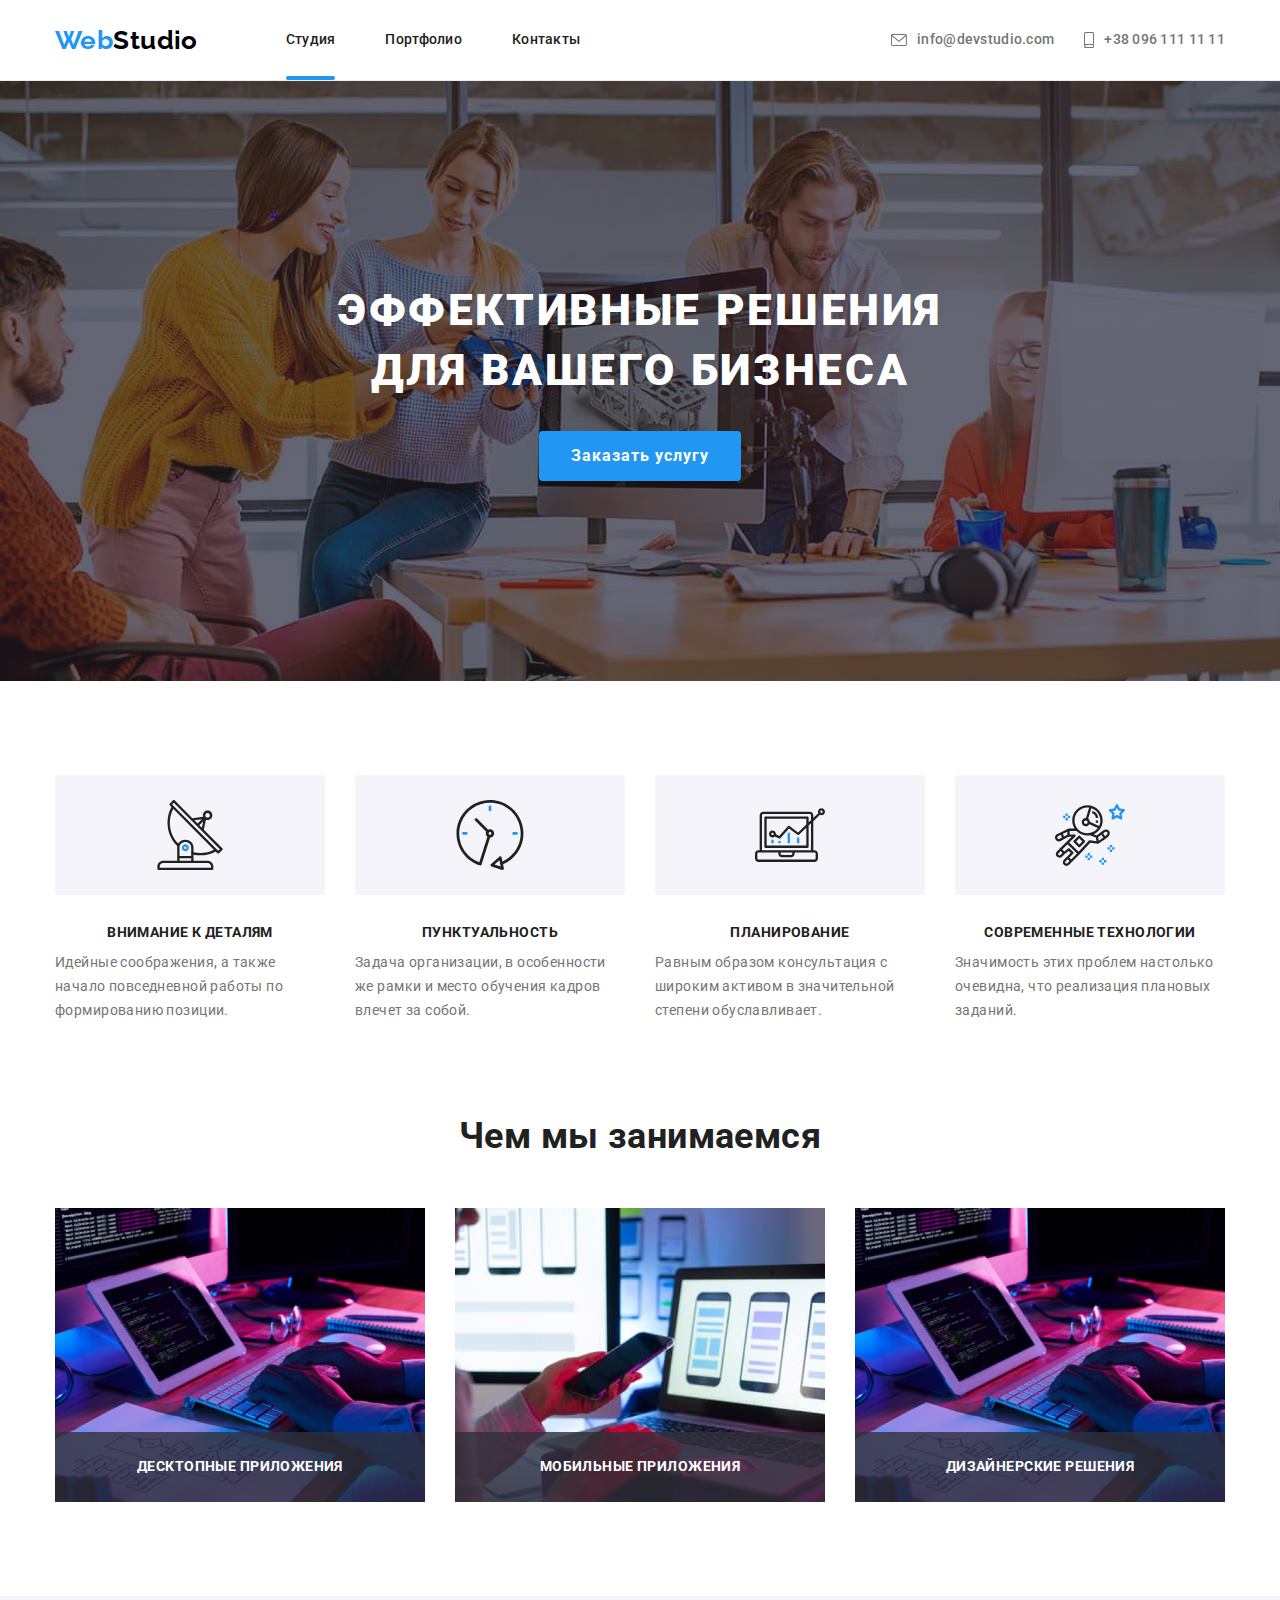
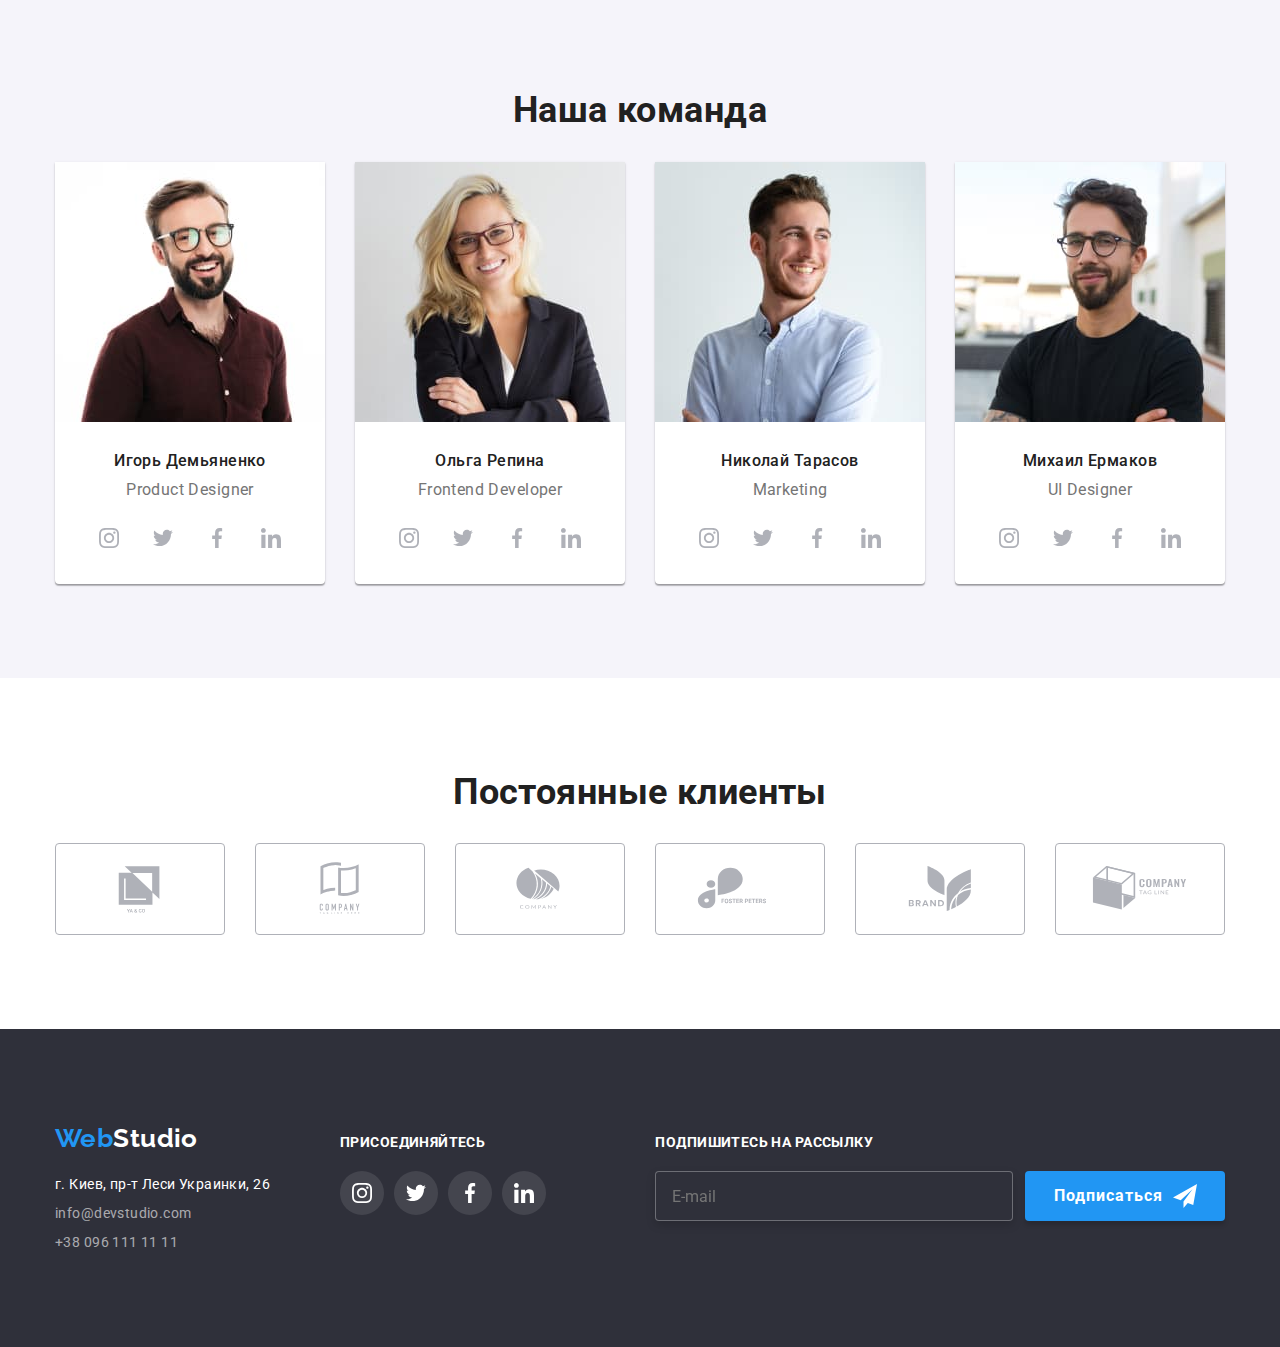
==== commit 00e98233: "adds adaptive 1-st page" ====
--- a/index.html
+++ b/index.html
@@ -102,7 +102,7 @@
                   <use href="./images/icons.svg#icon-benefits-1"></use>
                 </svg>
               </div>
-              <h3 class="benefits__sub-title sub-title">Внимание к деталям</h3>
+              <h3 class="benefits__sub-title">Внимание к деталям</h3>
               <p class="benefits__text">
                 Идейные соображения, а также начало повседневной работы по формированию позиции.
               </p>
@@ -114,7 +114,7 @@
                   <use href="./images/icons.svg#icon-benefits-2"></use>
                 </svg>
               </div>
-              <h3 class="benefits__sub-title sub-title">Пунктуальность</h3>
+              <h3 class="benefits__sub-title ">Пунктуальность</h3>
               <p class="benefits__text">
                 Задача организации, в особенности же рамки и место обучения кадров влечет за собой.
               </p>
@@ -126,7 +126,7 @@
                   <use href="./images/icons.svg#icon-benefits-3"></use>
                 </svg>
               </div>
-              <h3 class="benefits__sub-title sub-title">Планирование</h3>
+              <h3 class="benefits__sub-title ">Планирование</h3>
               <p class="benefits__text">
                 Равным образом консультация с широким активом в значительной степени обуславливает.
               </p>
@@ -138,7 +138,7 @@
                   <use href="./images/icons.svg#icon-benefits-4"></use>
                 </svg>
               </div>
-              <h3 class="benefits__sub-title sub-title">Современные технологии</h3>
+              <h3 class="benefits__sub-title">Современные технологии</h3>
               <p class="benefits__text">
                 Значимость этих проблем настолько очевидна, что реализация плановых заданий.
               </p>
@@ -462,71 +462,73 @@
       </section>
     </main>
 
-    <footer class="footer">
+    <footer class="footer section">
       <div class="container footer__inner">
-        <div class="footer__contacts-inner">
-          <a class="footer__logo" href="./index.html"
-            ><span class="logo--accent">Web</span>Studio</a
-          >
-
-          <address class="footer__address address">
-            <ul class="address__list">
-              <li>
-                <a
-                  class="address__link address__link--white"
-                  href="https://goo.gl/maps/piqngm7oDQpEDh6u6"
-                  target="_blank"
-                  rel="noopener nofollow noreferrer"
-                  >г. Киев, пр-т Леси Украинки, 26</a
-                >
-              </li>
-
-              <li>
-                <a class="address__link" href="mailto:info@devstudio.com">info@devstudio.com</a>
-              </li>
-
-              <li>
-                <a class="address__link" href="tel:+380961111111">+38 096 111 11 11</a>
-              </li>
-            </ul>
-          </address>
+        <div class="footer__contacts-socials-inner">
+          <div class="footer__contacts-inner">
+            <a class="footer__logo" href="./index.html"
+              ><span class="logo--accent">Web</span>Studio</a
+            >
+  
+            <address class="footer__address address">
+              <ul class="address__list">
+                <li>
+                  <a
+                    class="address__link address__link--white"
+                    href="https://goo.gl/maps/piqngm7oDQpEDh6u6"
+                    target="_blank"
+                    rel="noopener nofollow noreferrer"
+                    >г. Киев, пр-т Леси Украинки, 26</a
+                  >
+                </li>
+  
+                <li>
+                  <a class="address__link" href="mailto:info@devstudio.com">info@devstudio.com</a>
+                </li>
+  
+                <li>
+                  <a class="address__link" href="tel:+380961111111">+38 096 111 11 11</a>
+                </li>
+              </ul>
+            </address>
+          </div>
+  
+          <div class="footer__socials-inner">
+            <h2 class="footer__socials-title ">присоединяйтесь</h2>
+            <ul class="socials-network">
+                    <li class="socials-network__item">
+                      <a class="socials-network__link socials-network__link--white" href="#"
+                        ><svg class="socials-network__icon" width="20" height="20">
+                          <use href="./images/icons.svg#instagram"></use></svg
+                      ></a>
+                    </li>
+                    <li class="socials-network__item">
+                      <a class="socials-network__link socials-network__link--white" href="#">
+                        <svg class="socials-network__icon" width="20" height="20">
+                          <use href="./images/icons.svg#twitter"></use>
+                        </svg>
+                      </a>
+                    </li>
+                    <li class="socials-network__item">
+                      <a class="socials-network__link socials-network__link--white" href="#">
+                        <svg class="socials-network__icon" width="20" height="20">
+                          <use href="./images/icons.svg#facebook"></use>
+                        </svg>
+                      </a>
+                    </li>
+                    <li class="socials-network__item">
+                      <a class="socials-network__link socials-network__link--white" href="#">
+                        <svg class="socials-network__icon" width="20" height="20">
+                          <use href="./images/icons.svg#linkedin"></use>
+                        </svg>
+                      </a>
+                    </li>
+                  </ul>
+          </div>
         </div>
 
-        <div class="footer__socials-inner">
-          <h2 class="sub-title sub-title--little-white">присоединяйтесь</h2>
-          <ul class="socials-network">
-                  <li class="socials-network__item">
-                    <a class="socials-network__link socials-network__link--white" href="#"
-                      ><svg class="socials-network__icon" width="20" height="20">
-                        <use href="./images/icons.svg#instagram"></use></svg
-                    ></a>
-                  </li>
-                  <li class="socials-network__item">
-                    <a class="socials-network__link socials-network__link--white" href="#">
-                      <svg class="socials-network__icon" width="20" height="20">
-                        <use href="./images/icons.svg#twitter"></use>
-                      </svg>
-                    </a>
-                  </li>
-                  <li class="socials-network__item">
-                    <a class="socials-network__link socials-network__link--white" href="#">
-                      <svg class="socials-network__icon" width="20" height="20">
-                        <use href="./images/icons.svg#facebook"></use>
-                      </svg>
-                    </a>
-                  </li>
-                  <li class="socials-network__item">
-                    <a class="socials-network__link socials-network__link--white" href="#">
-                      <svg class="socials-network__icon" width="20" height="20">
-                        <use href="./images/icons.svg#linkedin"></use>
-                      </svg>
-                    </a>
-                  </li>
-                </ul>
-        </div>
-
         <form class="subscription" name="subscription-form">
-          <label class="subscription__label sub-title sub-title--little-white" for="user-email"
+          <label class="subscription__label" for="user-email"
             >Подпишитесь на рассылку</label
           >
           <div class="subscription__container">
--- a/css/main.min.css
+++ b/css/main.min.css
@@ -1 +1 @@
-:root{--dominant-color: #2196f3;--title-color: #212121;--text-color: #757575;--icon-color: #afb1b8;--footer-translucent-text: rgba(255, 255, 255, 0.6);--white-dominant-color: #ffffff;--black-dominant-theme: #000000;--portfolio-background: #e5e5e5;--hero-background: #c4c4c4;--gradient-color: rgba(47, 48, 58, 0.4);--team-section-background: #F5F4FA;--footer-backgraund: #2f303a;--footer-socials-backgraund: rgba(255, 255, 255, 0.1);--subscription-field-border: rgba(255, 255, 255, 0.3);--subscription-box-shadow: rgba(0, 0, 0, 0.15);--activities-cover-color: rgba(47, 48, 58, 0.8);--overlay-backgraund-color: rgba(33, 150, 243, 0.9);--card-set-box-shadow-first-layer: rgba(0, 0, 0, 0.12);--card-set-box-shadow-second-layer: rgba(0, 0, 0, 0.06);--card-set-box-shadow-third-layer: rgba(0, 0, 0, 0.16);--card-set-border-color: #eeeeee;--backdrop-overlay-color: rgba(0, 0, 0, 0.2);--modal-border-color: rgba(33, 33, 33, 0.2);--modal-close-btn-border-color: rgba(0, 0, 0, 0.1);--modal-btn-box-shadow-color:rgba(0, 0, 0, 0.15)}body{font-family:"Roboto","Verdana","Tahoma",sans-serif;font-size:14px;background-color:var(--white-dominant-color);letter-spacing:.03em;color:var(--title-color)}.container{max-width:480px;padding:0 15px;margin-left:auto;margin-right:auto}@media screen and (min-width: 768px){.container{max-width:768px}}@media screen and (min-width: 1200px){.container{max-width:1200px}}html{-webkit-box-sizing:border-box;box-sizing:border-box}*,*::after,*::before{-webkit-box-sizing:inherit;box-sizing:inherit}p,h1,h2,h3,h4,h5,h6{margin-top:0px;margin-bottom:0px}ul{list-style:none;padding:0;margin:0}img{display:block;max-width:100%;height:auto}a{text-decoration:none;display:block}.visually-hidden{position:absolute;width:1px;height:1px;margin:-1px;border:0;padding:0;white-space:nowrap;-webkit-clip-path:inset(100%);clip-path:inset(100%);clip:rect(0 0 0 0);overflow:hidden}.nav-link,.header__nav-link{font-weight:500;line-height:1.14;letter-spacing:.02em;color:var(--title-color)}.activities__sub-title,.benefits__decoration,.modal__checkbox-label,.modal__btn-close,.clients-card__link,.socials-network__link{display:-webkit-box;display:-ms-flexbox;display:flex;-webkit-box-align:center;-ms-flex-align:center;align-items:center;-webkit-box-pack:center;-ms-flex-pack:center;justify-content:center}.logo,.footer__logo,.header__logo{font-family:"Raleway";font-weight:700;font-size:24px;line-height:1.16}@media(min-width: 1200px){.logo,.footer__logo,.header__logo{font-size:26px;line-height:1.19}}.logo--accent{color:var(--dominant-color)}.contacts-link{display:-webkit-box;display:-ms-flexbox;display:flex;-webkit-box-align:center;-ms-flex-align:center;align-items:center;font-size:12px;font-weight:500;line-height:1.14;letter-spacing:.02em;color:var(--text-color);-webkit-transition:color 250ms cubic-bezier(0.4, 0, 0.2, 1);transition:color 250ms cubic-bezier(0.4, 0, 0.2, 1)}@media screen and (min-width: 1200px){.contacts-link{font-size:14px;line-height:1.14}}.contacts-link__icon-mail{width:14px;height:10px}@media screen and (min-width: 768px){.contacts-link__icon-mail{width:16px;height:12px}}.contacts-link__icon-tel{width:10px;height:14px}@media screen and (min-width: 768px){.contacts-link__icon-tel{width:10px;height:16px}}.contacts-link:hover,.contacts-link:focus{color:var(--dominant-color)}.contacts-link:hover .contacts-link__icon-mail,.contacts-link:hover .contacts-link__icon-tel,.contacts-link:focus .contacts-link__icon-mail,.contacts-link:focus .contacts-link__icon-tel{fill:var(--dominant-color)}.main-title,.hero__title{display:block;font-weight:900;letter-spacing:.06em;text-transform:uppercase}.section-title,.clients__title,.team__title{font-weight:700;font-size:28px;line-height:1.17;color:var(--title-color)}@media(min-width: 1200px){.section-title,.clients__title,.team__title{font-size:36px;line-height:1.16}}.section-title-desktop,.activities__title{font-weight:700;font-size:36px;line-height:1.16}.sub-title{font-weight:700;line-height:1.14;text-transform:uppercase}.sub-title--little-white{font-size:14px;color:var(--white-dominant-color)}.button{font-family:inherit;font-weight:700;font-size:16px;line-height:1.88;letter-spacing:.06em;color:var(--white-dominant-color);padding:10px 32px;-webkit-box-shadow:0px 4px 4px var(--subscription-box-shadow);box-shadow:0px 4px 4px var(--subscription-box-shadow);border:none;border-radius:4px;background:var(--dominant-color);cursor:pointer}.works__filter-btn{padding:6px 22px;color:var(--title-color);background-color:var(--team-section-background);border-radius:4px;border:none;-webkit-transition:color 250ms cubic-bezier(0.4, 0, 0.2, 1),background-color 250ms cubic-bezier(0.4, 0, 0.2, 1),-webkit-box-shadow 250ms cubic-bezier(0.4, 0, 0.2, 1);transition:color 250ms cubic-bezier(0.4, 0, 0.2, 1),background-color 250ms cubic-bezier(0.4, 0, 0.2, 1),-webkit-box-shadow 250ms cubic-bezier(0.4, 0, 0.2, 1);transition:color 250ms cubic-bezier(0.4, 0, 0.2, 1),box-shadow 250ms cubic-bezier(0.4, 0, 0.2, 1),background-color 250ms cubic-bezier(0.4, 0, 0.2, 1);transition:color 250ms cubic-bezier(0.4, 0, 0.2, 1),box-shadow 250ms cubic-bezier(0.4, 0, 0.2, 1),background-color 250ms cubic-bezier(0.4, 0, 0.2, 1),-webkit-box-shadow 250ms cubic-bezier(0.4, 0, 0.2, 1);cursor:pointer;font-family:inherit;font-size:16px;font-weight:500;line-height:1.62}.works__filter-btn:hover,.works__filter-btn:focus{color:var(--white-dominant-color);background:var(--dominant-color);-webkit-box-shadow:0px 3px 1px rgba(0,0,0,.1),0px 1px 2px rgba(0,0,0,.08),0px 2px 2px rgba(0,0,0,.12);box-shadow:0px 3px 1px rgba(0,0,0,.1),0px 1px 2px rgba(0,0,0,.08),0px 2px 2px rgba(0,0,0,.12)}.works__filter-btn--active{background:var(--dominant-color);color:var(--white-dominant-color)}.button-menu{border:none;background-color:rgba(0,0,0,0)}.button-menu__close{display:none}.button-menu.is-open .button-menu__close{display:block}.button-menu.is-open .button-menu__open{display:none}.team__card{border-radius:0px 0px 4px 4px;background:var(--white-dominant-color);-webkit-box-shadow:0px 1px 3px rgba(0,0,0,.12),0px 1px 1px rgba(0,0,0,.14),0px 2px 1px rgba(0,0,0,.2);box-shadow:0px 1px 3px rgba(0,0,0,.12),0px 1px 1px rgba(0,0,0,.14),0px 2px 1px rgba(0,0,0,.2)}@media(max-width: 767px){.team__card:not(:last-child){margin-bottom:30px}}.team__photo{width:100%}.team__thumb{padding-top:30px;padding-bottom:24px}.team__name{margin-bottom:10px;text-align:center;font-weight:500;font-size:16px;line-height:1.18}.team__position{margin-bottom:16px;text-align:center;font-size:16px;line-height:1.18;color:var(--text-color)}.socials-network{display:-webkit-box;display:-ms-flexbox;display:flex;-webkit-box-pack:center;-ms-flex-pack:center;justify-content:center}.socials-network__item:not(:last-child){margin-right:10px}.socials-network__link{width:44px;height:44px;border-radius:50%;fill:var(--icon-color);-webkit-transition:fill 250ms cubic-bezier(0.4, 0, 0.2, 1),background-color 250ms cubic-bezier(0.4, 0, 0.2, 1);transition:fill 250ms cubic-bezier(0.4, 0, 0.2, 1),background-color 250ms cubic-bezier(0.4, 0, 0.2, 1)}.socials-network__link--white{background-color:var(--footer-socials-backgraund);fill:var(--white-dominant-color)}.socials-network__link:hover,.socials-network__link:focus{background-color:var(--dominant-color);border-radius:50%;fill:var(--white-dominant-color)}.clients-card__link{height:92px;border:1px solid var(--icon-color);border-radius:4px;-webkit-transition:border 250ms cubic-bezier(0.4, 0, 0.2, 1);transition:border 250ms cubic-bezier(0.4, 0, 0.2, 1)}.clients-card__icon{fill:var(--icon-color);-webkit-transition:fill 250ms cubic-bezier(0.4, 0, 0.2, 1);transition:fill 250ms cubic-bezier(0.4, 0, 0.2, 1)}.clients-card__link:hover,.clients-card__link:focus{border:1px solid var(--dominant-color)}.clients-card__link:hover .clients-card__icon,.clients-card__link:focus .clients-card__icon{fill:var(--dominant-color)}.address{font-style:normal;line-height:1.5}.address__list{text-align:center;margin-bottom:60px}.address__list :not(:last-child){margin-bottom:8px}.address__link{color:var(--footer-translucent-text);-webkit-transition:color 250ms cubic-bezier(0.4, 0, 0.2, 1);transition:color 250ms cubic-bezier(0.4, 0, 0.2, 1)}.address__link:hover,.address__link:focus{color:var(--dominant-color)}.address__link--white{color:var(--white-dominant-color)}.subscription{display:block}.subscription__label{display:block;margin-bottom:20px;text-align:center}.subscription__input{margin-right:12px;width:358px;height:50px;padding:15px 16px;border:1px solid var(--subscription-field-border);border-radius:4px;-webkit-filter:drop-shadow(0px 4px 4px var(--subscription-box-shadow));filter:drop-shadow(0px 4px 4px var(--subscription-box-shadow));background-color:var(--footer-backgraund);outline:none;font-size:16px;line-height:1.25;color:var(--white-dominant-color)}.subscription__btn{display:-webkit-box;display:-ms-flexbox;display:flex;-webkit-box-align:center;-ms-flex-align:center;align-items:center;padding:10px 28px 10px 29px}.subscription__icon{margin-left:10px;fill:var(--white-dominant-color)}.works__cards-link{-webkit-box-shadow:none;box-shadow:none;-webkit-transition:-webkit-box-shadow 250ms cubic-bezier(0.4, 0, 0.2, 1);transition:-webkit-box-shadow 250ms cubic-bezier(0.4, 0, 0.2, 1);transition:box-shadow 250ms cubic-bezier(0.4, 0, 0.2, 1);transition:box-shadow 250ms cubic-bezier(0.4, 0, 0.2, 1), -webkit-box-shadow 250ms cubic-bezier(0.4, 0, 0.2, 1)}.works__cards-img-case{overflow:hidden;position:relative}.works__overlay{position:absolute;top:0;left:0;padding:63px 24px;width:100%;height:100%;background-color:var(--overlay-backgraund-color);-webkit-transform:translateY(100%);transform:translateY(100%);-webkit-transition:-webkit-transform 250ms cubic-bezier(0.4, 0, 0.2, 1);transition:-webkit-transform 250ms cubic-bezier(0.4, 0, 0.2, 1);transition:transform 250ms cubic-bezier(0.4, 0, 0.2, 1);transition:transform 250ms cubic-bezier(0.4, 0, 0.2, 1), -webkit-transform 250ms cubic-bezier(0.4, 0, 0.2, 1)}.works__overlay-text{font-size:18px;line-height:1.56;color:var(--white-dominant-color)}.works__cards-link:hover,.works__cards-linkk:focus{-webkit-box-shadow:0px 1px 1px var(--card-set-box-shadow-first-layer),0px 4px 4px var(--card-set-box-shadow-second-layer),1px 4px 6px var(--card-set-box-shadow-third-layer);box-shadow:0px 1px 1px var(--card-set-box-shadow-first-layer),0px 4px 4px var(--card-set-box-shadow-second-layer),1px 4px 6px var(--card-set-box-shadow-third-layer)}.works__cards-link:hover .works__overlay,.works__cards-linkk:focus .works__overlay{-webkit-transform:translateY(0%);transform:translateY(0%)}.works__cards-thumb{padding-top:20px;padding-bottom:19px;padding-left:24px;border-right:1px solid var(--card-set-border-color);border-bottom:1px solid var(--card-set-border-color);border-left:1px solid var(--card-set-border-color)}.works__cards-title{margin-bottom:4px;font-weight:700;font-size:18px;line-height:2;letter-spacing:.06em;color:var(--title-color)}.works__cards-text{font-size:16px;line-height:1.88;color:var(--text-color)}.backdrop.is-hidden .modal{-webkit-transform:translate(-50%, -50%) scale(0.75);transform:translate(-50%, -50%) scale(0.75)}.modal{position:absolute;top:50%;left:50%;width:528px;height:581px;padding:40px;background-color:var(--white-dominant-color);-webkit-box-shadow:0px 1px 3px var(--card-set-box-shadow-first-layer),0px 1px 1px rgba(0,0,0,.14),0px 2px 1px var(--backdrop-overlay-color);box-shadow:0px 1px 3px var(--card-set-box-shadow-first-layer),0px 1px 1px rgba(0,0,0,.14),0px 2px 1px var(--backdrop-overlay-color);border-radius:4px;-webkit-transform:translate(-50%, -50%) scale(1);transform:translate(-50%, -50%) scale(1);-webkit-transition:-webkit-transform 250ms cubic-bezier(0.4, 0, 0.2, 1);transition:-webkit-transform 250ms cubic-bezier(0.4, 0, 0.2, 1);transition:transform 250ms cubic-bezier(0.4, 0, 0.2, 1);transition:transform 250ms cubic-bezier(0.4, 0, 0.2, 1), -webkit-transform 250ms cubic-bezier(0.4, 0, 0.2, 1)}.modal__btn-close{position:absolute;top:7px;right:8px;height:30px;width:30px;border:1px solid var(--modal-close-btn-border-color);background-color:var(--white-dominant-color);border-radius:50%;fill:var(--black-dominant-theme);-webkit-transition:fill 250ms cubic-bezier(0.4, 0, 0.2, 1);transition:fill 250ms cubic-bezier(0.4, 0, 0.2, 1)}.modal__btn-close:hover,.modal__btn-close:focus{fill:var(--dominant-color)}.modal__title{margin-bottom:12px;font-weight:700;font-size:20px;line-height:1.15;text-align:center}.modal__comment-field-label,.modal__input-name-label,.modal__input-phone-label,.modal__input-mail-label{display:block;margin-bottom:4px;font-size:12px;line-height:1.16;letter-spacing:.01em;color:var(--text-color)}.modal__input-mail-container,.modal__input-phone-container,.modal__input-name-container{position:relative;margin-bottom:10px}.modal__input-phone-field,.modal__input-mail-field,.modal__input-name-field{width:100%;height:40px;padding:12px 42px 12px 42px;border:1px solid var(--modal-border-color);border-radius:4px;outline:none;-webkit-transition:border-color 250ms cubic-bezier(0.4, 0, 0.2, 1);transition:border-color 250ms cubic-bezier(0.4, 0, 0.2, 1)}.modal__comment-field-input{display:block;width:100%;height:120px;padding:12px 16px;margin-bottom:20px;resize:none;border:1px solid var(--modal-border-color);border-radius:4px;outline:none;-webkit-transition:border-color 250ms cubic-bezier(0.4, 0, 0.2, 1);transition:border-color 250ms cubic-bezier(0.4, 0, 0.2, 1)}.modal__comment-field-input:focus,.modal__input-phone-field:focus,.modal__input-mail-field:focus,.modal__input-name-field:focus{border-color:var(--dominant-color)}.modal__input-phone-field:focus+.modal-icon,.modal__input-mail-field:focus+.modal-icon,.modal__input-name-field:focus+.modal-icon{fill:var(--dominant-color)}.modal__checkbox-label{width:100%;margin-bottom:30px;line-height:1.71}.modal__checkbox-custom{display:block;width:16px;height:15px;border:2px solid var(--title-color);border-radius:3px;margin-right:7px}.modal__checkbox-default:checked+.modal__checkbox-custom{background-color:var(--dominant-color);border:none;background-image:url(../images/check-on.svg)}.modal__agreement-link{display:inline-block;text-decoration:underline;color:var(--dominant-color)}.modal__btn-submit{display:-webkit-box;display:-ms-flexbox;display:flex;margin-left:auto;margin-right:auto;padding:10px 55px}.modal-icon{position:absolute;top:11px;left:12px;-webkit-transition:fill 250ms cubic-bezier(0.4, 0, 0.2, 1);transition:fill 250ms cubic-bezier(0.4, 0, 0.2, 1)}.section{padding-top:60px;padding-bottom:60px}@media(min-width: 1200px){.section{padding-top:94px;padding-bottom:94px}}.header{border-bottom:1px solid #ececec}@media screen and (min-width: 768px){.header__container{display:-webkit-box;display:-ms-flexbox;display:flex;-webkit-box-pack:justify;-ms-flex-pack:justify;justify-content:space-between}}.header__nav-inner{display:-webkit-box;display:-ms-flexbox;display:flex;-webkit-box-pack:justify;-ms-flex-pack:justify;justify-content:space-between;-webkit-box-align:center;-ms-flex-align:center;align-items:center}.header__logo{padding-top:16px;padding-bottom:16px;color:var(--black-dominant-theme);margin-right:88px}@media screen and (min-width: 1200px){.header__logo{font-size:26px;line-height:1.19}}.header__button-menu{padding:10px 0;fill:var(--black-dominant-theme);-webkit-transition:fill 250ms cubic-bezier(0.4, 0, 0.2, 1);transition:fill 250ms cubic-bezier(0.4, 0, 0.2, 1)}@media screen and (min-width: 768px){.header__button-menu{display:none}}.header__button-menu:hover{fill:var(--dominant-color)}.header__nav-list{display:none}@media screen and (min-width: 768px){.header__nav-list{display:-webkit-box;display:-ms-flexbox;display:flex;gap:50px;-webkit-box-pack:justify;-ms-flex-pack:justify;justify-content:space-between;-webkit-box-align:center;-ms-flex-align:center;align-items:center}}.header__nav-link{position:relative;padding:32px 0;-webkit-transition:color 250ms cubic-bezier(0.4, 0, 0.2, 1);transition:color 250ms cubic-bezier(0.4, 0, 0.2, 1)}.header__nav-link:hover{color:var(--dominant-color)}.header__nav-link--current::after{content:"";position:absolute;left:0;bottom:0;width:100%;height:4px;background-color:var(--dominant-color);border-radius:2px}.header__contacts-list{display:none}@media screen and (min-width: 768px)and (max-width: 1199px){.header__contacts-list{display:-webkit-box;display:-ms-flexbox;display:flex;-webkit-box-orient:vertical;-webkit-box-direction:normal;-ms-flex-direction:column;flex-direction:column;-webkit-box-pack:center;-ms-flex-pack:center;justify-content:center;gap:10px}}@media screen and (min-width: 1200px){.header__contacts-list{display:-webkit-box;display:-ms-flexbox;display:flex;-webkit-box-align:center;-ms-flex-align:center;align-items:center;gap:30px}}.header__contacts-icon{margin-right:8px;fill:var(--text-color);-webkit-transition:fill 250ms cubic-bezier(0.4, 0, 0.2, 1);transition:fill 250ms cubic-bezier(0.4, 0, 0.2, 1)}@media screen and (min-width: 768px){.header__contacts-icon{margin-right:10px}}.hero{text-align:center;margin-right:auto;margin-left:auto;padding-top:118px;padding-bottom:118px;background-position:center;background-color:var(--background-hero-color);background-image:-webkit-gradient(linear, left top, right top, from(var(--gradient-color)), to(var(--gradient-color))),url("../images/hero-img/mobile-hero-@1x.jpg");background-image:linear-gradient(to right, var(--gradient-color), var(--gradient-color)),url("../images/hero-img/mobile-hero-@1x.jpg");background-repeat:no-repeat;background-size:cover}@media(min-device-pixel-ratio: 2),(-webkit-min-device-pixel-ratio: 2),(min-resolution: 192dpi),(min-resolution: 2dppx){.hero{background-image:-webkit-gradient(linear, left top, right top, from(var(--gradient-color)), to(var(--gradient-color))),url("../images/hero-img/mobile-hero-@2x.jpg");background-image:linear-gradient(to right, var(--gradient-color), var(--gradient-color)),url("../images/hero-img/mobile-hero-@2x.jpg")}}@media(min-width: 768px){.hero{background-image:-webkit-gradient(linear, left top, right top, from(var(--gradient-color)), to(var(--gradient-color))),url("../images/hero-img/tablet-hero-@1x.jpg");background-image:linear-gradient(to right, var(--gradient-color), var(--gradient-color)),url("../images/hero-img/tablet-hero-@1x.jpg")}}@media(min-width: 768px)and (min-device-pixel-ratio: 2),(min-width: 768px)and (-webkit-min-device-pixel-ratio: 2),(min-width: 768px)and (min-resolution: 192dpi),(min-width: 768px)and (min-resolution: 2dppx){.hero{background-image:-webkit-gradient(linear, left top, right top, from(var(--gradient-color)), to(var(--gradient-color))),url("../images/hero-img/tablet-hero-@2x.jpg");background-image:linear-gradient(to right, var(--gradient-color), var(--gradient-color)),url("../images/hero-img/tablet-hero-@2x.jpg")}}@media(min-width: 1200px){.hero{background-image:-webkit-gradient(linear, left top, right top, from(var(--gradient-color)), to(var(--gradient-color))),url("../images/hero-img/desktop-hero-@1x.jpg");background-image:linear-gradient(to right, var(--gradient-color), var(--gradient-color)),url("../images/hero-img/desktop-hero-@1x.jpg");padding:200px}}@media(min-width: 1200px)and (min-device-pixel-ratio: 2),(min-width: 1200px)and (-webkit-min-device-pixel-ratio: 2),(min-width: 1200px)and (min-resolution: 192dpi),(min-width: 1200px)and (min-resolution: 2dppx){.hero{background-image:-webkit-gradient(linear, left top, right top, from(var(--gradient-color)), to(var(--gradient-color))),url("../images/hero-img/desktop-hero-@2x.jpg");background-image:linear-gradient(to right, var(--gradient-color), var(--gradient-color)),url("../images/hero-img/desktop-hero-@2x.jpg")}}.hero__title{margin-bottom:30px;margin-left:auto;margin-right:auto;color:var(--white-dominant-color);font-size:26px;line-height:1.61}@media(min-width: 768px)and (max-width: 1199px){.hero__title{max-width:360px}}@media(min-width: 1200px){.hero__title{max-width:696px;font-size:44px;line-height:1.36}}@media(min-width: 768px){.benefits__list{display:-webkit-box;display:-ms-flexbox;display:flex;-ms-flex-wrap:wrap;flex-wrap:wrap;gap:30px}}@media(max-width: 767px){.benefits__item{width:100%;margin-bottom:30px}}@media(min-width: 768px){.benefits__item{width:354px}}@media(min-width: 1200px){.benefits__item{width:270px}}.benefits__decoration{margin-bottom:30px;background-color:var(--team-section-background);border-radius:4px;height:120px}.benefits__sub-title{margin-bottom:10px;text-align:center}.benefits__text{line-height:1.71;letter-spacing:.04;color:var(--text-color)}.activities{display:none;padding-top:0px}@media(min-width: 1200px){.activities{display:block}}.activities__title{margin-bottom:50px;text-align:center}.activities__list{display:-webkit-box;display:-ms-flexbox;display:flex;-webkit-box-pack:justify;-ms-flex-pack:justify;justify-content:space-between}.activities__cover{position:relative}.activities__sub-title{position:absolute;bottom:0;width:100%;height:70px;background-color:var(--activities-cover-color);font-weight:700;line-height:1.14;text-transform:uppercase;color:var(--white-dominant-color)}.team{background-color:var(--team-section-background)}.team__title{margin-bottom:30px;text-align:center}@media(min-width: 768px){.team__list{display:-webkit-box;display:-ms-flexbox;display:flex;-ms-flex-wrap:wrap;flex-wrap:wrap;gap:30px}}.clients__title{text-align:center;margin-bottom:30px}.clients__list{display:-webkit-box;display:-ms-flexbox;display:flex;-ms-flex-wrap:wrap;flex-wrap:wrap;gap:30px}.clients__item{-ms-flex-preferred-size:calc((100% - 30px)/2);flex-basis:calc((100% - 30px)/2)}@media(min-width: 768px){.clients__item{-ms-flex-preferred-size:calc((100% - 60px)/3);flex-basis:calc((100% - 60px)/3)}}@media(min-width: 1200px){.clients__item{-ms-flex-preferred-size:calc((100% - 150px)/6);flex-basis:calc((100% - 150px)/6)}}.footer{padding-top:60px;padding-bottom:60px;background-color:var(--footer-backgraund)}.footer .socials-network{margin-bottom:60px}.footer__logo{margin-bottom:20px;text-align:center;color:var(--white-dominant-color)}.footer__socials-inner .sub-title{margin-bottom:20px;text-align:center}.subscription{display:block}.subscription__label{display:block;margin-bottom:20px}.subscription__container{display:-webkit-box;display:-ms-flexbox;display:flex}.subscription__input{margin-right:12px;width:358px;height:50px;padding:15px 16px;border:1px solid var(--subscription-field-border);border-radius:4px;-webkit-filter:drop-shadow(0px 4px 4px var(--subscription-box-shadow));filter:drop-shadow(0px 4px 4px var(--subscription-box-shadow));background-color:var(--footer-backgraund);outline:none;font-size:16px;line-height:1.25;color:var(--white-dominant-color)}.subscription__btn{display:-webkit-box;display:-ms-flexbox;display:flex;-webkit-box-align:center;-ms-flex-align:center;align-items:center;padding:10px 28px 10px 29px}.subscription__icon{margin-left:10px;fill:var(--white-dominant-color)}.works__filter-list{display:-webkit-box;display:-ms-flexbox;display:flex;margin-bottom:50px;-webkit-box-pack:center;-ms-flex-pack:center;justify-content:center}.works__filter-item:not(:last-child){margin-right:8px}.works__cards-list{display:-webkit-box;display:-ms-flexbox;display:flex;-ms-flex-wrap:wrap;flex-wrap:wrap;gap:30px}.backdrop{position:fixed;top:0;left:0;width:100%;height:100%;background-color:var(--backdrop-overlay-color);visibility:visible;opacity:1;-webkit-transition-property:opacity,visibility;transition-property:opacity,visibility;-webkit-transition-duration:250ms;transition-duration:250ms;-webkit-transition-timing-function:cubic-bezier(0.4, 0, 0.2, 1);transition-timing-function:cubic-bezier(0.4, 0, 0.2, 1)}.backdrop.is-hidden{opacity:0;visibility:hidden}/*# sourceMappingURL=main.min.css.map */+:root{--dominant-color: #2196f3;--title-color: #212121;--text-color: #757575;--icon-color: #afb1b8;--footer-translucent-text: rgba(255, 255, 255, 0.6);--white-dominant-color: #ffffff;--black-dominant-theme: #000000;--portfolio-background: #e5e5e5;--hero-background: #c4c4c4;--gradient-color: rgba(47, 48, 58, 0.4);--team-section-background: #F5F4FA;--footer-backgraund: #2f303a;--footer-socials-backgraund: rgba(255, 255, 255, 0.1);--subscription-field-border: rgba(255, 255, 255, 0.3);--subscription-box-shadow: rgba(0, 0, 0, 0.15);--activities-cover-color: rgba(47, 48, 58, 0.8);--overlay-backgraund-color: rgba(33, 150, 243, 0.9);--card-set-box-shadow-first-layer: rgba(0, 0, 0, 0.12);--card-set-box-shadow-second-layer: rgba(0, 0, 0, 0.06);--card-set-box-shadow-third-layer: rgba(0, 0, 0, 0.16);--card-set-border-color: #eeeeee;--backdrop-overlay-color: rgba(0, 0, 0, 0.2);--modal-border-color: rgba(33, 33, 33, 0.2);--modal-close-btn-border-color: rgba(0, 0, 0, 0.1);--modal-btn-box-shadow-color:rgba(0, 0, 0, 0.15)}body{font-family:"Roboto","Verdana","Tahoma",sans-serif;font-size:14px;background-color:var(--white-dominant-color);letter-spacing:.03em;color:var(--title-color)}.container{max-width:480px;padding:0 15px;margin-left:auto;margin-right:auto}@media screen and (min-width: 768px){.container{max-width:768px}}@media screen and (min-width: 1200px){.container{max-width:1200px}}html{-webkit-box-sizing:border-box;box-sizing:border-box}*,*::after,*::before{-webkit-box-sizing:inherit;box-sizing:inherit}p,h1,h2,h3,h4,h5,h6{margin-top:0px;margin-bottom:0px}ul{list-style:none;padding:0;margin:0}img{display:block;max-width:100%;height:auto}a{text-decoration:none;display:block}.visually-hidden{position:absolute;width:1px;height:1px;margin:-1px;border:0;padding:0;white-space:nowrap;-webkit-clip-path:inset(100%);clip-path:inset(100%);clip:rect(0 0 0 0);overflow:hidden}.nav-link,.header__nav-link{font-weight:500;line-height:1.14;letter-spacing:.02em;color:var(--title-color)}.activities__sub-title,.benefits__decoration,.modal__checkbox-label,.modal__btn-close,.clients-card__link,.socials-network__link{display:-webkit-box;display:-ms-flexbox;display:flex;-webkit-box-align:center;-ms-flex-align:center;align-items:center;-webkit-box-pack:center;-ms-flex-pack:center;justify-content:center}.logo,.footer__logo,.header__logo{font-family:"Raleway";font-weight:700;font-size:24px;line-height:1.16}@media(min-width: 1200px){.logo,.footer__logo,.header__logo{font-size:26px;line-height:1.19}}.logo--accent{color:var(--dominant-color)}.contacts-link{display:-webkit-box;display:-ms-flexbox;display:flex;-webkit-box-align:center;-ms-flex-align:center;align-items:center;font-size:12px;font-weight:500;line-height:1.14;letter-spacing:.02em;color:var(--text-color);-webkit-transition:color 250ms cubic-bezier(0.4, 0, 0.2, 1);transition:color 250ms cubic-bezier(0.4, 0, 0.2, 1)}@media screen and (min-width: 1200px){.contacts-link{font-size:14px;line-height:1.14}}.contacts-link__icon-mail{width:14px;height:10px}@media screen and (min-width: 768px){.contacts-link__icon-mail{width:16px;height:12px}}.contacts-link__icon-tel{width:10px;height:14px}@media screen and (min-width: 768px){.contacts-link__icon-tel{width:10px;height:16px}}.contacts-link:hover,.contacts-link:focus{color:var(--dominant-color)}.contacts-link:hover .contacts-link__icon-mail,.contacts-link:hover .contacts-link__icon-tel,.contacts-link:focus .contacts-link__icon-mail,.contacts-link:focus .contacts-link__icon-tel{fill:var(--dominant-color)}.main-title,.hero__title{display:block;font-weight:900;letter-spacing:.06em;text-transform:uppercase}.section-title,.clients__title,.team__title{font-weight:700;font-size:28px;line-height:1.17;color:var(--title-color)}@media(min-width: 1200px){.section-title,.clients__title,.team__title{font-size:36px;line-height:1.16}}.section-title-desktop,.activities__title{font-weight:700;font-size:36px;line-height:1.16}.sub-title,.footer__socials-title,.activities__sub-title,.benefits__sub-title,.subscription__label{font-weight:700;line-height:1.14;text-transform:uppercase;font-size:14px}.button{font-family:inherit;font-weight:700;font-size:16px;line-height:1.88;letter-spacing:.06em;color:var(--white-dominant-color);padding:10px 32px;-webkit-box-shadow:0px 4px 4px var(--subscription-box-shadow);box-shadow:0px 4px 4px var(--subscription-box-shadow);border:none;border-radius:4px;background:var(--dominant-color);cursor:pointer}.works__filter-btn{padding:6px 22px;color:var(--title-color);background-color:var(--team-section-background);border-radius:4px;border:none;-webkit-transition:color 250ms cubic-bezier(0.4, 0, 0.2, 1),background-color 250ms cubic-bezier(0.4, 0, 0.2, 1),-webkit-box-shadow 250ms cubic-bezier(0.4, 0, 0.2, 1);transition:color 250ms cubic-bezier(0.4, 0, 0.2, 1),background-color 250ms cubic-bezier(0.4, 0, 0.2, 1),-webkit-box-shadow 250ms cubic-bezier(0.4, 0, 0.2, 1);transition:color 250ms cubic-bezier(0.4, 0, 0.2, 1),box-shadow 250ms cubic-bezier(0.4, 0, 0.2, 1),background-color 250ms cubic-bezier(0.4, 0, 0.2, 1);transition:color 250ms cubic-bezier(0.4, 0, 0.2, 1),box-shadow 250ms cubic-bezier(0.4, 0, 0.2, 1),background-color 250ms cubic-bezier(0.4, 0, 0.2, 1),-webkit-box-shadow 250ms cubic-bezier(0.4, 0, 0.2, 1);cursor:pointer;font-family:inherit;font-size:16px;font-weight:500;line-height:1.62}.works__filter-btn:hover,.works__filter-btn:focus{color:var(--white-dominant-color);background:var(--dominant-color);-webkit-box-shadow:0px 3px 1px rgba(0,0,0,.1),0px 1px 2px rgba(0,0,0,.08),0px 2px 2px rgba(0,0,0,.12);box-shadow:0px 3px 1px rgba(0,0,0,.1),0px 1px 2px rgba(0,0,0,.08),0px 2px 2px rgba(0,0,0,.12)}.works__filter-btn--active{background:var(--dominant-color);color:var(--white-dominant-color)}.button-menu{border:none;background-color:rgba(0,0,0,0)}.button-menu__close{display:none}.button-menu.is-open .button-menu__close{display:block}.button-menu.is-open .button-menu__open{display:none}.team__card{border-radius:0px 0px 4px 4px;background:var(--white-dominant-color);-webkit-box-shadow:0px 1px 3px rgba(0,0,0,.12),0px 1px 1px rgba(0,0,0,.14),0px 2px 1px rgba(0,0,0,.2);box-shadow:0px 1px 3px rgba(0,0,0,.12),0px 1px 1px rgba(0,0,0,.14),0px 2px 1px rgba(0,0,0,.2)}@media(max-width: 767px){.team__card:not(:last-child){margin-bottom:30px}}.team__photo{width:100%}.team__thumb{padding-top:30px;padding-bottom:24px}.team__name{margin-bottom:10px;text-align:center;font-weight:500;font-size:16px;line-height:1.18}.team__position{margin-bottom:16px;text-align:center;font-size:16px;line-height:1.18;color:var(--text-color)}.socials-network{display:-webkit-box;display:-ms-flexbox;display:flex;-webkit-box-pack:center;-ms-flex-pack:center;justify-content:center}.socials-network__item:not(:last-child){margin-right:10px}.socials-network__link{width:44px;height:44px;border-radius:50%;fill:var(--icon-color);-webkit-transition:fill 250ms cubic-bezier(0.4, 0, 0.2, 1),background-color 250ms cubic-bezier(0.4, 0, 0.2, 1);transition:fill 250ms cubic-bezier(0.4, 0, 0.2, 1),background-color 250ms cubic-bezier(0.4, 0, 0.2, 1)}.socials-network__link--white{background-color:var(--footer-socials-backgraund);fill:var(--white-dominant-color)}.socials-network__link:hover,.socials-network__link:focus{background-color:var(--dominant-color);border-radius:50%;fill:var(--white-dominant-color)}.clients-card__link{height:92px;border:1px solid var(--icon-color);border-radius:4px;-webkit-transition:border 250ms cubic-bezier(0.4, 0, 0.2, 1);transition:border 250ms cubic-bezier(0.4, 0, 0.2, 1)}.clients-card__icon{fill:var(--icon-color);-webkit-transition:fill 250ms cubic-bezier(0.4, 0, 0.2, 1);transition:fill 250ms cubic-bezier(0.4, 0, 0.2, 1)}.clients-card__link:hover,.clients-card__link:focus{border:1px solid var(--dominant-color)}.clients-card__link:hover .clients-card__icon,.clients-card__link:focus .clients-card__icon{fill:var(--dominant-color)}.address{font-style:normal;line-height:1.5}@media(max-width: 1199px){.address__list{text-align:center}}@media(max-width: 767px){.address__list{margin-bottom:60px}}.address__list :not(:last-child){margin-bottom:8px}.address__link{color:var(--footer-translucent-text);-webkit-transition:color 250ms cubic-bezier(0.4, 0, 0.2, 1);transition:color 250ms cubic-bezier(0.4, 0, 0.2, 1)}.address__link:hover,.address__link:focus{color:var(--dominant-color)}.address__link--white{color:var(--white-dominant-color)}.subscription{display:block}.subscription__label{color:var(--white-dominant-color);display:block;margin-bottom:20px}@media(max-width: 1199px){.subscription__label{text-align:center}}.subscription__input{width:358px;height:50px;padding:15px 16px;border:1px solid var(--subscription-field-border);border-radius:4px;-webkit-filter:drop-shadow(0px 4px 4px var(--subscription-box-shadow));filter:drop-shadow(0px 4px 4px var(--subscription-box-shadow));background-color:var(--footer-backgraund);outline:none;font-size:16px;line-height:1.25;color:var(--white-dominant-color)}@media(min-width: 1200px){.subscription__input{margin-right:12px}}@media(max-width: 1199px){.subscription__input{margin-bottom:20px}}@media(max-width: 767px){.subscription__input{width:100%}}@media(min-width: 767px)and (max-width: 1199px){.subscription__input{width:450px;display:-webkit-box;display:-ms-flexbox;display:flex;margin-right:auto;margin-left:auto}}@media(min-width: 1199px){.subscription__container{display:-webkit-box;display:-ms-flexbox;display:flex}}.subscription__btn{display:-webkit-box;display:-ms-flexbox;display:flex;-webkit-box-align:center;-ms-flex-align:center;align-items:center;padding:10px 28px 10px 29px}@media(max-width: 1199px){.subscription__btn{margin:0 auto}}.subscription__icon{margin-left:10px;fill:var(--white-dominant-color)}.works__cards-link{-webkit-box-shadow:none;box-shadow:none;-webkit-transition:-webkit-box-shadow 250ms cubic-bezier(0.4, 0, 0.2, 1);transition:-webkit-box-shadow 250ms cubic-bezier(0.4, 0, 0.2, 1);transition:box-shadow 250ms cubic-bezier(0.4, 0, 0.2, 1);transition:box-shadow 250ms cubic-bezier(0.4, 0, 0.2, 1), -webkit-box-shadow 250ms cubic-bezier(0.4, 0, 0.2, 1)}.works__cards-img-case{overflow:hidden;position:relative}.works__overlay{position:absolute;top:0;left:0;padding:63px 24px;width:100%;height:100%;background-color:var(--overlay-backgraund-color);-webkit-transform:translateY(100%);transform:translateY(100%);-webkit-transition:-webkit-transform 250ms cubic-bezier(0.4, 0, 0.2, 1);transition:-webkit-transform 250ms cubic-bezier(0.4, 0, 0.2, 1);transition:transform 250ms cubic-bezier(0.4, 0, 0.2, 1);transition:transform 250ms cubic-bezier(0.4, 0, 0.2, 1), -webkit-transform 250ms cubic-bezier(0.4, 0, 0.2, 1)}.works__overlay-text{font-size:18px;line-height:1.56;color:var(--white-dominant-color)}.works__cards-link:hover,.works__cards-linkk:focus{-webkit-box-shadow:0px 1px 1px var(--card-set-box-shadow-first-layer),0px 4px 4px var(--card-set-box-shadow-second-layer),1px 4px 6px var(--card-set-box-shadow-third-layer);box-shadow:0px 1px 1px var(--card-set-box-shadow-first-layer),0px 4px 4px var(--card-set-box-shadow-second-layer),1px 4px 6px var(--card-set-box-shadow-third-layer)}.works__cards-link:hover .works__overlay,.works__cards-linkk:focus .works__overlay{-webkit-transform:translateY(0%);transform:translateY(0%)}.works__cards-thumb{padding-top:20px;padding-bottom:19px;padding-left:24px;border-right:1px solid var(--card-set-border-color);border-bottom:1px solid var(--card-set-border-color);border-left:1px solid var(--card-set-border-color)}.works__cards-title{margin-bottom:4px;font-weight:700;font-size:18px;line-height:2;letter-spacing:.06em;color:var(--title-color)}.works__cards-text{font-size:16px;line-height:1.88;color:var(--text-color)}.backdrop.is-hidden .modal{-webkit-transform:translate(-50%, -50%) scale(0.75);transform:translate(-50%, -50%) scale(0.75)}.modal{position:absolute;top:50%;left:50%;width:528px;height:581px;padding:40px;background-color:var(--white-dominant-color);-webkit-box-shadow:0px 1px 3px var(--card-set-box-shadow-first-layer),0px 1px 1px rgba(0,0,0,.14),0px 2px 1px var(--backdrop-overlay-color);box-shadow:0px 1px 3px var(--card-set-box-shadow-first-layer),0px 1px 1px rgba(0,0,0,.14),0px 2px 1px var(--backdrop-overlay-color);border-radius:4px;-webkit-transform:translate(-50%, -50%) scale(1);transform:translate(-50%, -50%) scale(1);-webkit-transition:-webkit-transform 250ms cubic-bezier(0.4, 0, 0.2, 1);transition:-webkit-transform 250ms cubic-bezier(0.4, 0, 0.2, 1);transition:transform 250ms cubic-bezier(0.4, 0, 0.2, 1);transition:transform 250ms cubic-bezier(0.4, 0, 0.2, 1), -webkit-transform 250ms cubic-bezier(0.4, 0, 0.2, 1)}.modal__btn-close{position:absolute;top:7px;right:8px;height:30px;width:30px;border:1px solid var(--modal-close-btn-border-color);background-color:var(--white-dominant-color);border-radius:50%;fill:var(--black-dominant-theme);-webkit-transition:fill 250ms cubic-bezier(0.4, 0, 0.2, 1);transition:fill 250ms cubic-bezier(0.4, 0, 0.2, 1)}.modal__btn-close:hover,.modal__btn-close:focus{fill:var(--dominant-color)}.modal__title{margin-bottom:12px;font-weight:700;font-size:20px;line-height:1.15;text-align:center}.modal__comment-field-label,.modal__input-name-label,.modal__input-phone-label,.modal__input-mail-label{display:block;margin-bottom:4px;font-size:12px;line-height:1.16;letter-spacing:.01em;color:var(--text-color)}.modal__input-mail-container,.modal__input-phone-container,.modal__input-name-container{position:relative;margin-bottom:10px}.modal__input-phone-field,.modal__input-mail-field,.modal__input-name-field{width:100%;height:40px;padding:12px 42px 12px 42px;border:1px solid var(--modal-border-color);border-radius:4px;outline:none;-webkit-transition:border-color 250ms cubic-bezier(0.4, 0, 0.2, 1);transition:border-color 250ms cubic-bezier(0.4, 0, 0.2, 1)}.modal__comment-field-input{display:block;width:100%;height:120px;padding:12px 16px;margin-bottom:20px;resize:none;border:1px solid var(--modal-border-color);border-radius:4px;outline:none;-webkit-transition:border-color 250ms cubic-bezier(0.4, 0, 0.2, 1);transition:border-color 250ms cubic-bezier(0.4, 0, 0.2, 1)}.modal__comment-field-input:focus,.modal__input-phone-field:focus,.modal__input-mail-field:focus,.modal__input-name-field:focus{border-color:var(--dominant-color)}.modal__input-phone-field:focus+.modal-icon,.modal__input-mail-field:focus+.modal-icon,.modal__input-name-field:focus+.modal-icon{fill:var(--dominant-color)}.modal__checkbox-label{width:100%;margin-bottom:30px;line-height:1.71}.modal__checkbox-custom{display:block;width:16px;height:15px;border:2px solid var(--title-color);border-radius:3px;margin-right:7px}.modal__checkbox-default:checked+.modal__checkbox-custom{background-color:var(--dominant-color);border:none;background-image:url(../images/check-on.svg)}.modal__agreement-link{display:inline-block;text-decoration:underline;color:var(--dominant-color)}.modal__btn-submit{display:-webkit-box;display:-ms-flexbox;display:flex;margin-left:auto;margin-right:auto;padding:10px 55px}.modal-icon{position:absolute;top:11px;left:12px;-webkit-transition:fill 250ms cubic-bezier(0.4, 0, 0.2, 1);transition:fill 250ms cubic-bezier(0.4, 0, 0.2, 1)}.section{padding-top:60px;padding-bottom:60px}@media(min-width: 1200px){.section{padding-top:94px;padding-bottom:94px}}.header{border-bottom:1px solid #ececec}@media screen and (min-width: 768px){.header__container{display:-webkit-box;display:-ms-flexbox;display:flex;-webkit-box-pack:justify;-ms-flex-pack:justify;justify-content:space-between}}.header__nav-inner{display:-webkit-box;display:-ms-flexbox;display:flex;-webkit-box-pack:justify;-ms-flex-pack:justify;justify-content:space-between;-webkit-box-align:center;-ms-flex-align:center;align-items:center}.header__logo{padding-top:16px;padding-bottom:16px;color:var(--black-dominant-theme);margin-right:88px}@media screen and (min-width: 1200px){.header__logo{font-size:26px;line-height:1.19}}.header__button-menu{padding:10px 0;fill:var(--black-dominant-theme);-webkit-transition:fill 250ms cubic-bezier(0.4, 0, 0.2, 1);transition:fill 250ms cubic-bezier(0.4, 0, 0.2, 1)}@media screen and (min-width: 768px){.header__button-menu{display:none}}.header__button-menu:hover{fill:var(--dominant-color)}.header__nav-list{display:none}@media screen and (min-width: 768px){.header__nav-list{display:-webkit-box;display:-ms-flexbox;display:flex;gap:50px;-webkit-box-pack:justify;-ms-flex-pack:justify;justify-content:space-between;-webkit-box-align:center;-ms-flex-align:center;align-items:center}}.header__nav-link{position:relative;padding:32px 0;-webkit-transition:color 250ms cubic-bezier(0.4, 0, 0.2, 1);transition:color 250ms cubic-bezier(0.4, 0, 0.2, 1)}.header__nav-link:hover{color:var(--dominant-color)}.header__nav-link--current::after{content:"";position:absolute;left:0;bottom:0;width:100%;height:4px;background-color:var(--dominant-color);border-radius:2px}.header__contacts-list{display:none}@media screen and (min-width: 768px)and (max-width: 1199px){.header__contacts-list{display:-webkit-box;display:-ms-flexbox;display:flex;-webkit-box-orient:vertical;-webkit-box-direction:normal;-ms-flex-direction:column;flex-direction:column;-webkit-box-pack:center;-ms-flex-pack:center;justify-content:center;gap:10px}}@media screen and (min-width: 1200px){.header__contacts-list{display:-webkit-box;display:-ms-flexbox;display:flex;-webkit-box-align:center;-ms-flex-align:center;align-items:center;gap:30px}}.header__contacts-icon{margin-right:8px;fill:var(--text-color);-webkit-transition:fill 250ms cubic-bezier(0.4, 0, 0.2, 1);transition:fill 250ms cubic-bezier(0.4, 0, 0.2, 1)}@media screen and (min-width: 768px){.header__contacts-icon{margin-right:10px}}.hero{text-align:center;margin-right:auto;margin-left:auto;padding-top:118px;padding-bottom:118px;background-position:center;background-color:var(--background-hero-color);background-image:-webkit-gradient(linear, left top, right top, from(var(--gradient-color)), to(var(--gradient-color))),url("../images/hero-img/mobile-hero-@1x.jpg");background-image:linear-gradient(to right, var(--gradient-color), var(--gradient-color)),url("../images/hero-img/mobile-hero-@1x.jpg");background-repeat:no-repeat;background-size:cover}@media(min-device-pixel-ratio: 2),(-webkit-min-device-pixel-ratio: 2),(min-resolution: 192dpi),(min-resolution: 2dppx){.hero{background-image:-webkit-gradient(linear, left top, right top, from(var(--gradient-color)), to(var(--gradient-color))),url("../images/hero-img/mobile-hero-@2x.jpg");background-image:linear-gradient(to right, var(--gradient-color), var(--gradient-color)),url("../images/hero-img/mobile-hero-@2x.jpg")}}@media(min-width: 768px){.hero{background-image:-webkit-gradient(linear, left top, right top, from(var(--gradient-color)), to(var(--gradient-color))),url("../images/hero-img/tablet-hero-@1x.jpg");background-image:linear-gradient(to right, var(--gradient-color), var(--gradient-color)),url("../images/hero-img/tablet-hero-@1x.jpg")}}@media(min-width: 768px)and (min-device-pixel-ratio: 2),(min-width: 768px)and (-webkit-min-device-pixel-ratio: 2),(min-width: 768px)and (min-resolution: 192dpi),(min-width: 768px)and (min-resolution: 2dppx){.hero{background-image:-webkit-gradient(linear, left top, right top, from(var(--gradient-color)), to(var(--gradient-color))),url("../images/hero-img/tablet-hero-@2x.jpg");background-image:linear-gradient(to right, var(--gradient-color), var(--gradient-color)),url("../images/hero-img/tablet-hero-@2x.jpg")}}@media(min-width: 1200px){.hero{background-image:-webkit-gradient(linear, left top, right top, from(var(--gradient-color)), to(var(--gradient-color))),url("../images/hero-img/desktop-hero-@1x.jpg");background-image:linear-gradient(to right, var(--gradient-color), var(--gradient-color)),url("../images/hero-img/desktop-hero-@1x.jpg");padding:200px}}@media(min-width: 1200px)and (min-device-pixel-ratio: 2),(min-width: 1200px)and (-webkit-min-device-pixel-ratio: 2),(min-width: 1200px)and (min-resolution: 192dpi),(min-width: 1200px)and (min-resolution: 2dppx){.hero{background-image:-webkit-gradient(linear, left top, right top, from(var(--gradient-color)), to(var(--gradient-color))),url("../images/hero-img/desktop-hero-@2x.jpg");background-image:linear-gradient(to right, var(--gradient-color), var(--gradient-color)),url("../images/hero-img/desktop-hero-@2x.jpg")}}.hero__title{margin-bottom:30px;margin-left:auto;margin-right:auto;color:var(--white-dominant-color);font-size:26px;line-height:1.61}@media(min-width: 768px)and (max-width: 1199px){.hero__title{max-width:360px}}@media(min-width: 1200px){.hero__title{max-width:696px;font-size:44px;line-height:1.36}}@media(min-width: 768px){.benefits__list{display:-webkit-box;display:-ms-flexbox;display:flex;-ms-flex-wrap:wrap;flex-wrap:wrap;gap:30px}}@media(max-width: 767px){.benefits__item{width:100%;margin-bottom:30px}}@media(min-width: 768px){.benefits__item{width:354px}}@media(min-width: 1200px){.benefits__item{width:270px}}.benefits__decoration{margin-bottom:30px;background-color:var(--team-section-background);border-radius:4px;height:120px}.benefits__sub-title{margin-bottom:10px;text-align:center}.benefits__text{line-height:1.71;letter-spacing:.04;color:var(--text-color)}.activities{display:none;padding-top:0px}@media(min-width: 1200px){.activities{display:block}}.activities__title{margin-bottom:50px;text-align:center}.activities__list{display:-webkit-box;display:-ms-flexbox;display:flex;-webkit-box-pack:justify;-ms-flex-pack:justify;justify-content:space-between}.activities__cover{position:relative}.activities__sub-title{position:absolute;bottom:0;width:100%;height:70px;color:var(--white-dominant-color);background-color:var(--activities-cover-color)}.team{background-color:var(--team-section-background)}.team__title{margin-bottom:30px;text-align:center}@media(min-width: 768px){.team__list{display:-webkit-box;display:-ms-flexbox;display:flex;-ms-flex-wrap:wrap;flex-wrap:wrap;gap:30px}}.clients__title{text-align:center;margin-bottom:30px}.clients__list{display:-webkit-box;display:-ms-flexbox;display:flex;-ms-flex-wrap:wrap;flex-wrap:wrap;gap:30px}.clients__item{-ms-flex-preferred-size:calc((100% - 30px)/2);flex-basis:calc((100% - 30px)/2)}@media(min-width: 768px){.clients__item{-ms-flex-preferred-size:calc((100% - 60px)/3);flex-basis:calc((100% - 60px)/3)}}@media(min-width: 1200px){.clients__item{-ms-flex-preferred-size:calc((100% - 150px)/6);flex-basis:calc((100% - 150px)/6)}}.footer{background-color:var(--footer-backgraund)}@media(min-width: 1200px){.footer__inner{display:-webkit-box;display:-ms-flexbox;display:flex;-webkit-box-align:baseline;-ms-flex-align:baseline;align-items:baseline;-webkit-box-pack:justify;-ms-flex-pack:justify;justify-content:space-between}}@media(min-width: 768px)and (max-width: 1199px){.footer__contacts-socials-inner{margin-right:89px;margin-bottom:60px;margin-left:76px;-webkit-box-pack:justify;-ms-flex-pack:justify;justify-content:space-between}}@media(min-width: 768px){.footer__contacts-socials-inner{display:-webkit-box;display:-ms-flexbox;display:flex;-webkit-box-align:baseline;-ms-flex-align:baseline;align-items:baseline}}@media(max-width: 767px){.footer__socials-inner,.footer__contacts-inner{margin-bottom:60px}}@media(min-width: 1200px){.footer__contacts-inner{margin-right:70px}}.footer__logo{margin-bottom:20px;color:var(--white-dominant-color)}@media(max-width: 1199px){.footer__logo{text-align:center}}.footer__socials-title{margin-bottom:20px;color:var(--white-dominant-color)}@media(max-width: 1199px){.footer__socials-title{text-align:center}}.works__filter-list{display:-webkit-box;display:-ms-flexbox;display:flex;margin-bottom:50px;-webkit-box-pack:center;-ms-flex-pack:center;justify-content:center}.works__filter-item:not(:last-child){margin-right:8px}.works__cards-list{display:-webkit-box;display:-ms-flexbox;display:flex;-ms-flex-wrap:wrap;flex-wrap:wrap;gap:30px}.backdrop{position:fixed;top:0;left:0;width:100%;height:100%;background-color:var(--backdrop-overlay-color);visibility:visible;opacity:1;-webkit-transition-property:opacity,visibility;transition-property:opacity,visibility;-webkit-transition-duration:250ms;transition-duration:250ms;-webkit-transition-timing-function:cubic-bezier(0.4, 0, 0.2, 1);transition-timing-function:cubic-bezier(0.4, 0, 0.2, 1)}.backdrop.is-hidden{opacity:0;visibility:hidden}/*# sourceMappingURL=main.min.css.map */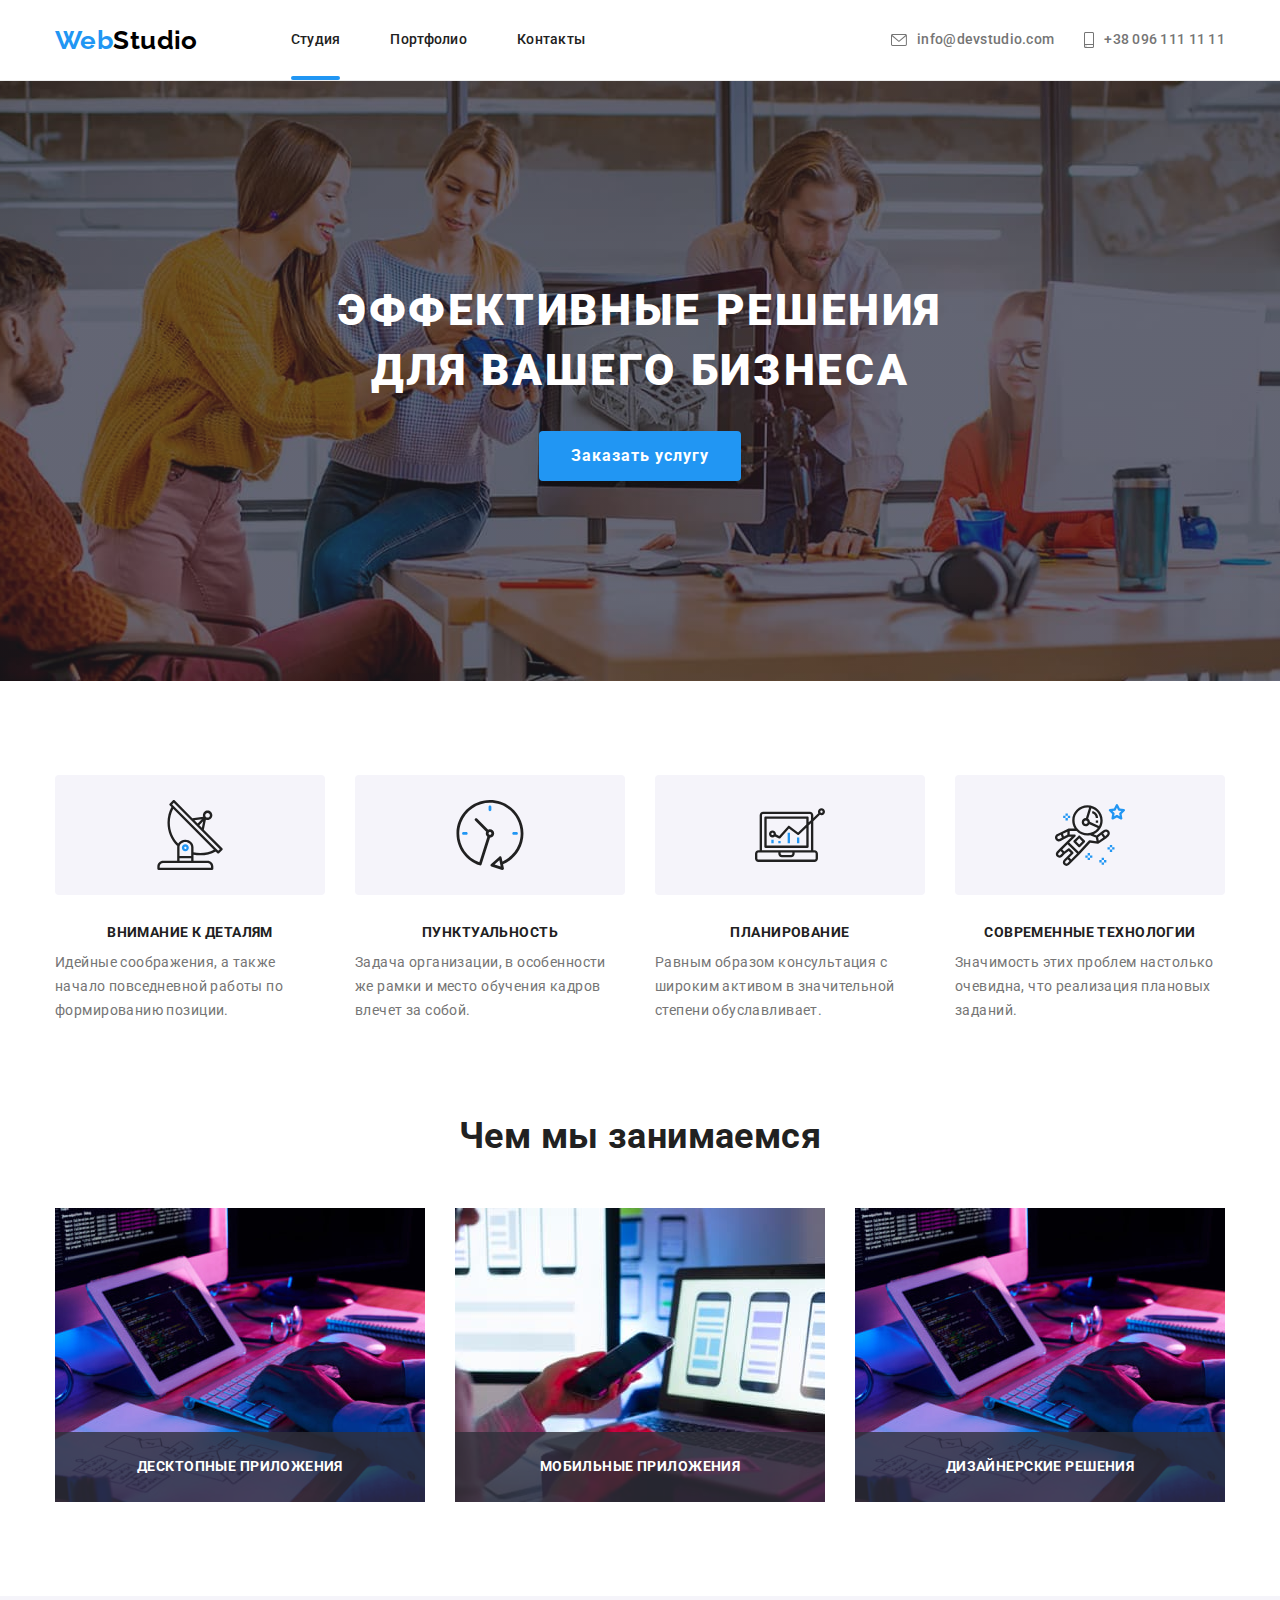
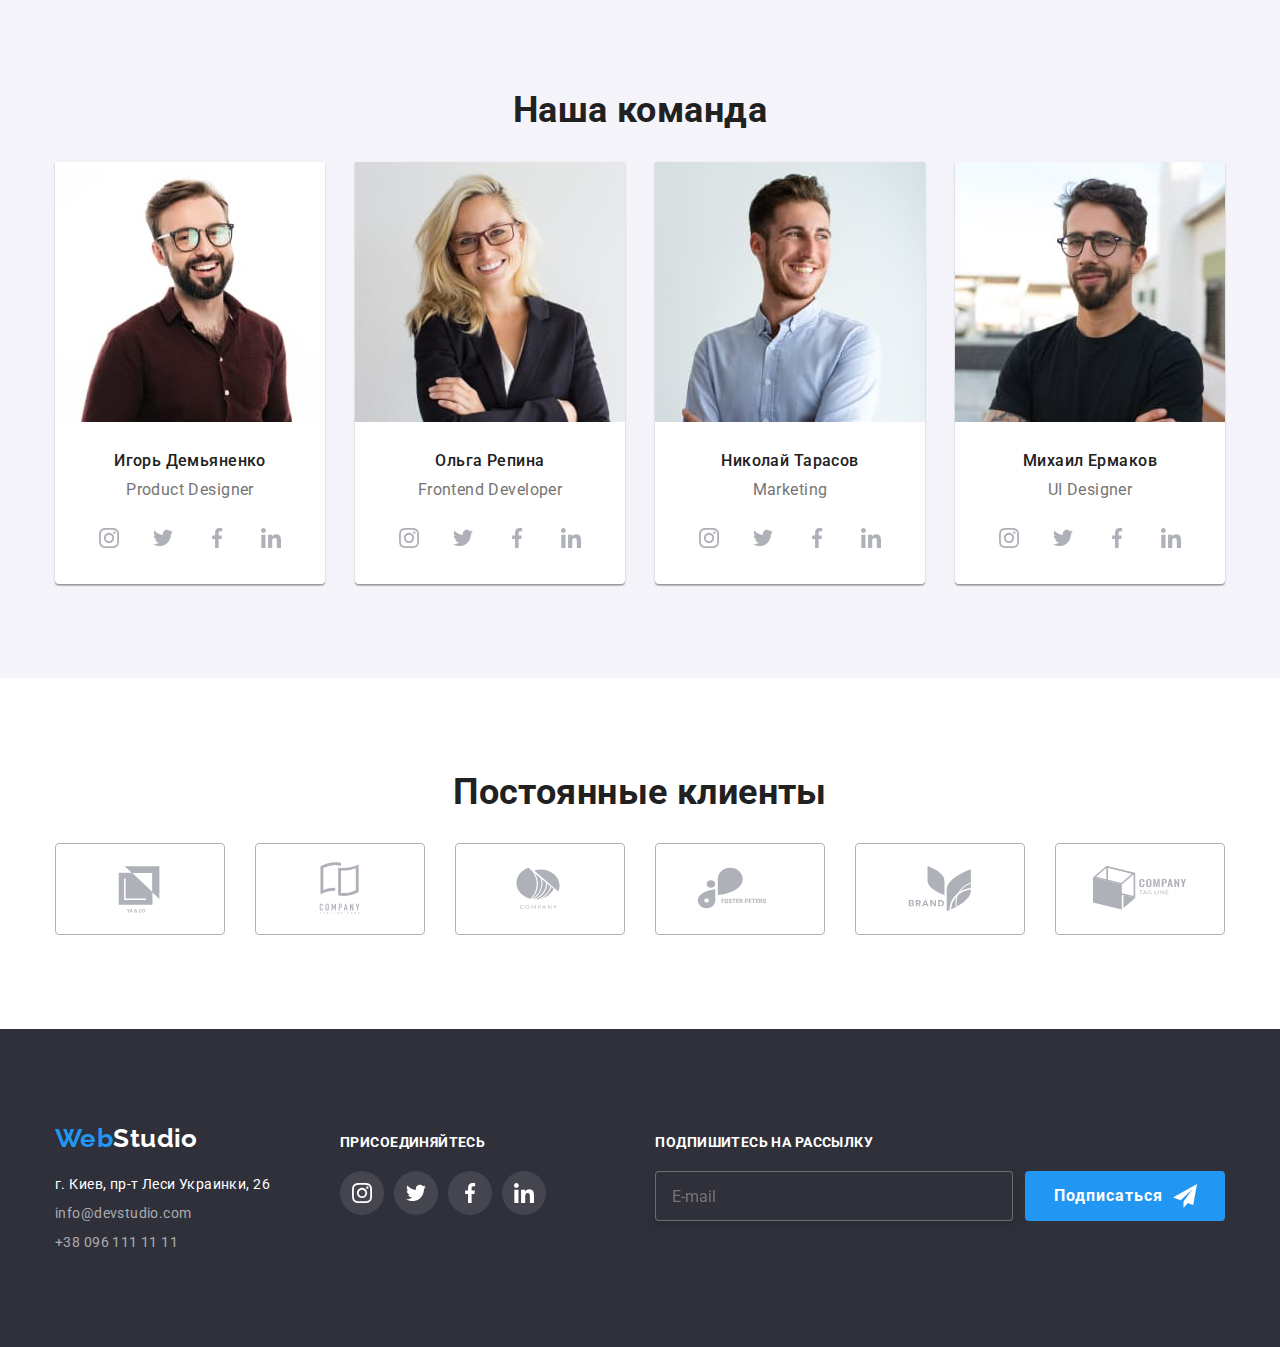
==== commit c0a2dde2: "fixed btn styles" ====
--- a/index.html
+++ b/index.html
@@ -85,7 +85,7 @@
       <section class="hero">
         <div class="container">
           <h1 class="hero__title">Эффективные решения для вашего бизнеса</h1>
-          <button class="hero__btn button" type="button" data-modal-open>Заказать услугу</button>
+          <button class="hero__btn" type="button" data-modal-open>Заказать услугу</button>
         </div>
       </section>
 
@@ -541,9 +541,9 @@
               required
               title="Вспоминайте почту"
             />
-            <button class="subscription__btn button" type="submit">
+            <button class="subscription__btn" type="submit">
               Подписаться
-              <svg class="subscription__icon" width="24" height="24">
+              <svg class="subscription__btn-icon" width="24" height="24">
                 <use href="./images/icons.svg#icon-send"></use>
               </svg>
             </button>
--- a/css/main.min.css
+++ b/css/main.min.css
@@ -1 +1 @@
-:root{--dominant-color: #2196f3;--title-color: #212121;--text-color: #757575;--icon-color: #afb1b8;--footer-translucent-text: rgba(255, 255, 255, 0.6);--white-dominant-color: #ffffff;--black-dominant-theme: #000000;--portfolio-background: #e5e5e5;--hero-background: #c4c4c4;--gradient-color: rgba(47, 48, 58, 0.4);--team-section-background: #F5F4FA;--footer-backgraund: #2f303a;--footer-socials-backgraund: rgba(255, 255, 255, 0.1);--subscription-field-border: rgba(255, 255, 255, 0.3);--subscription-box-shadow: rgba(0, 0, 0, 0.15);--activities-cover-color: rgba(47, 48, 58, 0.8);--overlay-backgraund-color: rgba(33, 150, 243, 0.9);--card-set-box-shadow-first-layer: rgba(0, 0, 0, 0.12);--card-set-box-shadow-second-layer: rgba(0, 0, 0, 0.06);--card-set-box-shadow-third-layer: rgba(0, 0, 0, 0.16);--card-set-border-color: #eeeeee;--backdrop-overlay-color: rgba(0, 0, 0, 0.2);--modal-border-color: rgba(33, 33, 33, 0.2);--modal-close-btn-border-color: rgba(0, 0, 0, 0.1);--modal-btn-box-shadow-color:rgba(0, 0, 0, 0.15)}body{font-family:"Roboto","Verdana","Tahoma",sans-serif;font-size:14px;background-color:var(--white-dominant-color);letter-spacing:.03em;color:var(--title-color)}.container{max-width:480px;padding:0 15px;margin-left:auto;margin-right:auto}@media screen and (min-width: 768px){.container{max-width:768px}}@media screen and (min-width: 1200px){.container{max-width:1200px}}html{-webkit-box-sizing:border-box;box-sizing:border-box}*,*::after,*::before{-webkit-box-sizing:inherit;box-sizing:inherit}p,h1,h2,h3,h4,h5,h6{margin-top:0px;margin-bottom:0px}ul{list-style:none;padding:0;margin:0}img{display:block;max-width:100%;height:auto}a{text-decoration:none;display:block}.visually-hidden{position:absolute;width:1px;height:1px;margin:-1px;border:0;padding:0;white-space:nowrap;-webkit-clip-path:inset(100%);clip-path:inset(100%);clip:rect(0 0 0 0);overflow:hidden}.nav-link,.header__nav-link{font-weight:500;line-height:1.14;letter-spacing:.02em;color:var(--title-color)}.activities__sub-title,.benefits__decoration,.modal__checkbox-label,.modal__btn-close,.clients-card__link,.socials-network__link{display:-webkit-box;display:-ms-flexbox;display:flex;-webkit-box-align:center;-ms-flex-align:center;align-items:center;-webkit-box-pack:center;-ms-flex-pack:center;justify-content:center}.logo,.footer__logo,.header__logo{font-family:"Raleway";font-weight:700;font-size:24px;line-height:1.16}@media(min-width: 1200px){.logo,.footer__logo,.header__logo{font-size:26px;line-height:1.19}}.logo--accent{color:var(--dominant-color)}.contacts-link{display:-webkit-box;display:-ms-flexbox;display:flex;-webkit-box-align:center;-ms-flex-align:center;align-items:center;font-size:12px;font-weight:500;line-height:1.14;letter-spacing:.02em;color:var(--text-color);-webkit-transition:color 250ms cubic-bezier(0.4, 0, 0.2, 1);transition:color 250ms cubic-bezier(0.4, 0, 0.2, 1)}@media screen and (min-width: 1200px){.contacts-link{font-size:14px;line-height:1.14}}.contacts-link__icon-mail{width:14px;height:10px}@media screen and (min-width: 768px){.contacts-link__icon-mail{width:16px;height:12px}}.contacts-link__icon-tel{width:10px;height:14px}@media screen and (min-width: 768px){.contacts-link__icon-tel{width:10px;height:16px}}.contacts-link:hover,.contacts-link:focus{color:var(--dominant-color)}.contacts-link:hover .contacts-link__icon-mail,.contacts-link:hover .contacts-link__icon-tel,.contacts-link:focus .contacts-link__icon-mail,.contacts-link:focus .contacts-link__icon-tel{fill:var(--dominant-color)}.main-title,.hero__title{display:block;font-weight:900;letter-spacing:.06em;text-transform:uppercase}.section-title,.clients__title,.team__title{font-weight:700;font-size:28px;line-height:1.17;color:var(--title-color)}@media(min-width: 1200px){.section-title,.clients__title,.team__title{font-size:36px;line-height:1.16}}.section-title-desktop,.activities__title{font-weight:700;font-size:36px;line-height:1.16}.sub-title,.footer__socials-title,.activities__sub-title,.benefits__sub-title,.subscription__label{font-weight:700;line-height:1.14;text-transform:uppercase;font-size:14px}.button{font-family:inherit;font-weight:700;font-size:16px;line-height:1.88;letter-spacing:.06em;color:var(--white-dominant-color);padding:10px 32px;-webkit-box-shadow:0px 4px 4px var(--subscription-box-shadow);box-shadow:0px 4px 4px var(--subscription-box-shadow);border:none;border-radius:4px;background:var(--dominant-color);cursor:pointer}.works__filter-btn{padding:6px 22px;color:var(--title-color);background-color:var(--team-section-background);border-radius:4px;border:none;-webkit-transition:color 250ms cubic-bezier(0.4, 0, 0.2, 1),background-color 250ms cubic-bezier(0.4, 0, 0.2, 1),-webkit-box-shadow 250ms cubic-bezier(0.4, 0, 0.2, 1);transition:color 250ms cubic-bezier(0.4, 0, 0.2, 1),background-color 250ms cubic-bezier(0.4, 0, 0.2, 1),-webkit-box-shadow 250ms cubic-bezier(0.4, 0, 0.2, 1);transition:color 250ms cubic-bezier(0.4, 0, 0.2, 1),box-shadow 250ms cubic-bezier(0.4, 0, 0.2, 1),background-color 250ms cubic-bezier(0.4, 0, 0.2, 1);transition:color 250ms cubic-bezier(0.4, 0, 0.2, 1),box-shadow 250ms cubic-bezier(0.4, 0, 0.2, 1),background-color 250ms cubic-bezier(0.4, 0, 0.2, 1),-webkit-box-shadow 250ms cubic-bezier(0.4, 0, 0.2, 1);cursor:pointer;font-family:inherit;font-size:16px;font-weight:500;line-height:1.62}.works__filter-btn:hover,.works__filter-btn:focus{color:var(--white-dominant-color);background:var(--dominant-color);-webkit-box-shadow:0px 3px 1px rgba(0,0,0,.1),0px 1px 2px rgba(0,0,0,.08),0px 2px 2px rgba(0,0,0,.12);box-shadow:0px 3px 1px rgba(0,0,0,.1),0px 1px 2px rgba(0,0,0,.08),0px 2px 2px rgba(0,0,0,.12)}.works__filter-btn--active{background:var(--dominant-color);color:var(--white-dominant-color)}.button-menu{border:none;background-color:rgba(0,0,0,0)}.button-menu__close{display:none}.button-menu.is-open .button-menu__close{display:block}.button-menu.is-open .button-menu__open{display:none}.team__card{border-radius:0px 0px 4px 4px;background:var(--white-dominant-color);-webkit-box-shadow:0px 1px 3px rgba(0,0,0,.12),0px 1px 1px rgba(0,0,0,.14),0px 2px 1px rgba(0,0,0,.2);box-shadow:0px 1px 3px rgba(0,0,0,.12),0px 1px 1px rgba(0,0,0,.14),0px 2px 1px rgba(0,0,0,.2)}@media(max-width: 767px){.team__card:not(:last-child){margin-bottom:30px}}.team__photo{width:100%}.team__thumb{padding-top:30px;padding-bottom:24px}.team__name{margin-bottom:10px;text-align:center;font-weight:500;font-size:16px;line-height:1.18}.team__position{margin-bottom:16px;text-align:center;font-size:16px;line-height:1.18;color:var(--text-color)}.socials-network{display:-webkit-box;display:-ms-flexbox;display:flex;-webkit-box-pack:center;-ms-flex-pack:center;justify-content:center}.socials-network__item:not(:last-child){margin-right:10px}.socials-network__link{width:44px;height:44px;border-radius:50%;fill:var(--icon-color);-webkit-transition:fill 250ms cubic-bezier(0.4, 0, 0.2, 1),background-color 250ms cubic-bezier(0.4, 0, 0.2, 1);transition:fill 250ms cubic-bezier(0.4, 0, 0.2, 1),background-color 250ms cubic-bezier(0.4, 0, 0.2, 1)}.socials-network__link--white{background-color:var(--footer-socials-backgraund);fill:var(--white-dominant-color)}.socials-network__link:hover,.socials-network__link:focus{background-color:var(--dominant-color);border-radius:50%;fill:var(--white-dominant-color)}.clients-card__link{height:92px;border:1px solid var(--icon-color);border-radius:4px;-webkit-transition:border 250ms cubic-bezier(0.4, 0, 0.2, 1);transition:border 250ms cubic-bezier(0.4, 0, 0.2, 1)}.clients-card__icon{fill:var(--icon-color);-webkit-transition:fill 250ms cubic-bezier(0.4, 0, 0.2, 1);transition:fill 250ms cubic-bezier(0.4, 0, 0.2, 1)}.clients-card__link:hover,.clients-card__link:focus{border:1px solid var(--dominant-color)}.clients-card__link:hover .clients-card__icon,.clients-card__link:focus .clients-card__icon{fill:var(--dominant-color)}.address{font-style:normal;line-height:1.5}@media(max-width: 1199px){.address__list{text-align:center}}@media(max-width: 767px){.address__list{margin-bottom:60px}}.address__list :not(:last-child){margin-bottom:8px}.address__link{color:var(--footer-translucent-text);-webkit-transition:color 250ms cubic-bezier(0.4, 0, 0.2, 1);transition:color 250ms cubic-bezier(0.4, 0, 0.2, 1)}.address__link:hover,.address__link:focus{color:var(--dominant-color)}.address__link--white{color:var(--white-dominant-color)}.subscription{display:block}.subscription__label{color:var(--white-dominant-color);display:block;margin-bottom:20px}@media(max-width: 1199px){.subscription__label{text-align:center}}.subscription__input{width:358px;height:50px;padding:15px 16px;border:1px solid var(--subscription-field-border);border-radius:4px;-webkit-filter:drop-shadow(0px 4px 4px var(--subscription-box-shadow));filter:drop-shadow(0px 4px 4px var(--subscription-box-shadow));background-color:var(--footer-backgraund);outline:none;font-size:16px;line-height:1.25;color:var(--white-dominant-color)}@media(min-width: 1200px){.subscription__input{margin-right:12px}}@media(max-width: 1199px){.subscription__input{margin-bottom:20px}}@media(max-width: 767px){.subscription__input{width:100%}}@media(min-width: 767px)and (max-width: 1199px){.subscription__input{width:450px;display:-webkit-box;display:-ms-flexbox;display:flex;margin-right:auto;margin-left:auto}}@media(min-width: 1199px){.subscription__container{display:-webkit-box;display:-ms-flexbox;display:flex}}.subscription__btn{display:-webkit-box;display:-ms-flexbox;display:flex;-webkit-box-align:center;-ms-flex-align:center;align-items:center;padding:10px 28px 10px 29px}@media(max-width: 1199px){.subscription__btn{margin:0 auto}}.subscription__icon{margin-left:10px;fill:var(--white-dominant-color)}.works__cards-link{-webkit-box-shadow:none;box-shadow:none;-webkit-transition:-webkit-box-shadow 250ms cubic-bezier(0.4, 0, 0.2, 1);transition:-webkit-box-shadow 250ms cubic-bezier(0.4, 0, 0.2, 1);transition:box-shadow 250ms cubic-bezier(0.4, 0, 0.2, 1);transition:box-shadow 250ms cubic-bezier(0.4, 0, 0.2, 1), -webkit-box-shadow 250ms cubic-bezier(0.4, 0, 0.2, 1)}.works__cards-img-case{overflow:hidden;position:relative}.works__overlay{position:absolute;top:0;left:0;padding:63px 24px;width:100%;height:100%;background-color:var(--overlay-backgraund-color);-webkit-transform:translateY(100%);transform:translateY(100%);-webkit-transition:-webkit-transform 250ms cubic-bezier(0.4, 0, 0.2, 1);transition:-webkit-transform 250ms cubic-bezier(0.4, 0, 0.2, 1);transition:transform 250ms cubic-bezier(0.4, 0, 0.2, 1);transition:transform 250ms cubic-bezier(0.4, 0, 0.2, 1), -webkit-transform 250ms cubic-bezier(0.4, 0, 0.2, 1)}.works__overlay-text{font-size:18px;line-height:1.56;color:var(--white-dominant-color)}.works__cards-link:hover,.works__cards-linkk:focus{-webkit-box-shadow:0px 1px 1px var(--card-set-box-shadow-first-layer),0px 4px 4px var(--card-set-box-shadow-second-layer),1px 4px 6px var(--card-set-box-shadow-third-layer);box-shadow:0px 1px 1px var(--card-set-box-shadow-first-layer),0px 4px 4px var(--card-set-box-shadow-second-layer),1px 4px 6px var(--card-set-box-shadow-third-layer)}.works__cards-link:hover .works__overlay,.works__cards-linkk:focus .works__overlay{-webkit-transform:translateY(0%);transform:translateY(0%)}.works__cards-thumb{padding-top:20px;padding-bottom:19px;padding-left:24px;border-right:1px solid var(--card-set-border-color);border-bottom:1px solid var(--card-set-border-color);border-left:1px solid var(--card-set-border-color)}.works__cards-title{margin-bottom:4px;font-weight:700;font-size:18px;line-height:2;letter-spacing:.06em;color:var(--title-color)}.works__cards-text{font-size:16px;line-height:1.88;color:var(--text-color)}.backdrop.is-hidden .modal{-webkit-transform:translate(-50%, -50%) scale(0.75);transform:translate(-50%, -50%) scale(0.75)}.modal{position:absolute;top:50%;left:50%;width:528px;height:581px;padding:40px;background-color:var(--white-dominant-color);-webkit-box-shadow:0px 1px 3px var(--card-set-box-shadow-first-layer),0px 1px 1px rgba(0,0,0,.14),0px 2px 1px var(--backdrop-overlay-color);box-shadow:0px 1px 3px var(--card-set-box-shadow-first-layer),0px 1px 1px rgba(0,0,0,.14),0px 2px 1px var(--backdrop-overlay-color);border-radius:4px;-webkit-transform:translate(-50%, -50%) scale(1);transform:translate(-50%, -50%) scale(1);-webkit-transition:-webkit-transform 250ms cubic-bezier(0.4, 0, 0.2, 1);transition:-webkit-transform 250ms cubic-bezier(0.4, 0, 0.2, 1);transition:transform 250ms cubic-bezier(0.4, 0, 0.2, 1);transition:transform 250ms cubic-bezier(0.4, 0, 0.2, 1), -webkit-transform 250ms cubic-bezier(0.4, 0, 0.2, 1)}.modal__btn-close{position:absolute;top:7px;right:8px;height:30px;width:30px;border:1px solid var(--modal-close-btn-border-color);background-color:var(--white-dominant-color);border-radius:50%;fill:var(--black-dominant-theme);-webkit-transition:fill 250ms cubic-bezier(0.4, 0, 0.2, 1);transition:fill 250ms cubic-bezier(0.4, 0, 0.2, 1)}.modal__btn-close:hover,.modal__btn-close:focus{fill:var(--dominant-color)}.modal__title{margin-bottom:12px;font-weight:700;font-size:20px;line-height:1.15;text-align:center}.modal__comment-field-label,.modal__input-name-label,.modal__input-phone-label,.modal__input-mail-label{display:block;margin-bottom:4px;font-size:12px;line-height:1.16;letter-spacing:.01em;color:var(--text-color)}.modal__input-mail-container,.modal__input-phone-container,.modal__input-name-container{position:relative;margin-bottom:10px}.modal__input-phone-field,.modal__input-mail-field,.modal__input-name-field{width:100%;height:40px;padding:12px 42px 12px 42px;border:1px solid var(--modal-border-color);border-radius:4px;outline:none;-webkit-transition:border-color 250ms cubic-bezier(0.4, 0, 0.2, 1);transition:border-color 250ms cubic-bezier(0.4, 0, 0.2, 1)}.modal__comment-field-input{display:block;width:100%;height:120px;padding:12px 16px;margin-bottom:20px;resize:none;border:1px solid var(--modal-border-color);border-radius:4px;outline:none;-webkit-transition:border-color 250ms cubic-bezier(0.4, 0, 0.2, 1);transition:border-color 250ms cubic-bezier(0.4, 0, 0.2, 1)}.modal__comment-field-input:focus,.modal__input-phone-field:focus,.modal__input-mail-field:focus,.modal__input-name-field:focus{border-color:var(--dominant-color)}.modal__input-phone-field:focus+.modal-icon,.modal__input-mail-field:focus+.modal-icon,.modal__input-name-field:focus+.modal-icon{fill:var(--dominant-color)}.modal__checkbox-label{width:100%;margin-bottom:30px;line-height:1.71}.modal__checkbox-custom{display:block;width:16px;height:15px;border:2px solid var(--title-color);border-radius:3px;margin-right:7px}.modal__checkbox-default:checked+.modal__checkbox-custom{background-color:var(--dominant-color);border:none;background-image:url(../images/check-on.svg)}.modal__agreement-link{display:inline-block;text-decoration:underline;color:var(--dominant-color)}.modal__btn-submit{display:-webkit-box;display:-ms-flexbox;display:flex;margin-left:auto;margin-right:auto;padding:10px 55px}.modal-icon{position:absolute;top:11px;left:12px;-webkit-transition:fill 250ms cubic-bezier(0.4, 0, 0.2, 1);transition:fill 250ms cubic-bezier(0.4, 0, 0.2, 1)}.section{padding-top:60px;padding-bottom:60px}@media(min-width: 1200px){.section{padding-top:94px;padding-bottom:94px}}.header{border-bottom:1px solid #ececec}@media screen and (min-width: 768px){.header__container{display:-webkit-box;display:-ms-flexbox;display:flex;-webkit-box-pack:justify;-ms-flex-pack:justify;justify-content:space-between}}.header__nav-inner{display:-webkit-box;display:-ms-flexbox;display:flex;-webkit-box-pack:justify;-ms-flex-pack:justify;justify-content:space-between;-webkit-box-align:center;-ms-flex-align:center;align-items:center}.header__logo{padding-top:16px;padding-bottom:16px;color:var(--black-dominant-theme);margin-right:88px}@media screen and (min-width: 1200px){.header__logo{font-size:26px;line-height:1.19}}.header__button-menu{padding:10px 0;fill:var(--black-dominant-theme);-webkit-transition:fill 250ms cubic-bezier(0.4, 0, 0.2, 1);transition:fill 250ms cubic-bezier(0.4, 0, 0.2, 1)}@media screen and (min-width: 768px){.header__button-menu{display:none}}.header__button-menu:hover{fill:var(--dominant-color)}.header__nav-list{display:none}@media screen and (min-width: 768px){.header__nav-list{display:-webkit-box;display:-ms-flexbox;display:flex;gap:50px;-webkit-box-pack:justify;-ms-flex-pack:justify;justify-content:space-between;-webkit-box-align:center;-ms-flex-align:center;align-items:center}}.header__nav-link{position:relative;padding:32px 0;-webkit-transition:color 250ms cubic-bezier(0.4, 0, 0.2, 1);transition:color 250ms cubic-bezier(0.4, 0, 0.2, 1)}.header__nav-link:hover{color:var(--dominant-color)}.header__nav-link--current::after{content:"";position:absolute;left:0;bottom:0;width:100%;height:4px;background-color:var(--dominant-color);border-radius:2px}.header__contacts-list{display:none}@media screen and (min-width: 768px)and (max-width: 1199px){.header__contacts-list{display:-webkit-box;display:-ms-flexbox;display:flex;-webkit-box-orient:vertical;-webkit-box-direction:normal;-ms-flex-direction:column;flex-direction:column;-webkit-box-pack:center;-ms-flex-pack:center;justify-content:center;gap:10px}}@media screen and (min-width: 1200px){.header__contacts-list{display:-webkit-box;display:-ms-flexbox;display:flex;-webkit-box-align:center;-ms-flex-align:center;align-items:center;gap:30px}}.header__contacts-icon{margin-right:8px;fill:var(--text-color);-webkit-transition:fill 250ms cubic-bezier(0.4, 0, 0.2, 1);transition:fill 250ms cubic-bezier(0.4, 0, 0.2, 1)}@media screen and (min-width: 768px){.header__contacts-icon{margin-right:10px}}.hero{text-align:center;margin-right:auto;margin-left:auto;padding-top:118px;padding-bottom:118px;background-position:center;background-color:var(--background-hero-color);background-image:-webkit-gradient(linear, left top, right top, from(var(--gradient-color)), to(var(--gradient-color))),url("../images/hero-img/mobile-hero-@1x.jpg");background-image:linear-gradient(to right, var(--gradient-color), var(--gradient-color)),url("../images/hero-img/mobile-hero-@1x.jpg");background-repeat:no-repeat;background-size:cover}@media(min-device-pixel-ratio: 2),(-webkit-min-device-pixel-ratio: 2),(min-resolution: 192dpi),(min-resolution: 2dppx){.hero{background-image:-webkit-gradient(linear, left top, right top, from(var(--gradient-color)), to(var(--gradient-color))),url("../images/hero-img/mobile-hero-@2x.jpg");background-image:linear-gradient(to right, var(--gradient-color), var(--gradient-color)),url("../images/hero-img/mobile-hero-@2x.jpg")}}@media(min-width: 768px){.hero{background-image:-webkit-gradient(linear, left top, right top, from(var(--gradient-color)), to(var(--gradient-color))),url("../images/hero-img/tablet-hero-@1x.jpg");background-image:linear-gradient(to right, var(--gradient-color), var(--gradient-color)),url("../images/hero-img/tablet-hero-@1x.jpg")}}@media(min-width: 768px)and (min-device-pixel-ratio: 2),(min-width: 768px)and (-webkit-min-device-pixel-ratio: 2),(min-width: 768px)and (min-resolution: 192dpi),(min-width: 768px)and (min-resolution: 2dppx){.hero{background-image:-webkit-gradient(linear, left top, right top, from(var(--gradient-color)), to(var(--gradient-color))),url("../images/hero-img/tablet-hero-@2x.jpg");background-image:linear-gradient(to right, var(--gradient-color), var(--gradient-color)),url("../images/hero-img/tablet-hero-@2x.jpg")}}@media(min-width: 1200px){.hero{background-image:-webkit-gradient(linear, left top, right top, from(var(--gradient-color)), to(var(--gradient-color))),url("../images/hero-img/desktop-hero-@1x.jpg");background-image:linear-gradient(to right, var(--gradient-color), var(--gradient-color)),url("../images/hero-img/desktop-hero-@1x.jpg");padding:200px}}@media(min-width: 1200px)and (min-device-pixel-ratio: 2),(min-width: 1200px)and (-webkit-min-device-pixel-ratio: 2),(min-width: 1200px)and (min-resolution: 192dpi),(min-width: 1200px)and (min-resolution: 2dppx){.hero{background-image:-webkit-gradient(linear, left top, right top, from(var(--gradient-color)), to(var(--gradient-color))),url("../images/hero-img/desktop-hero-@2x.jpg");background-image:linear-gradient(to right, var(--gradient-color), var(--gradient-color)),url("../images/hero-img/desktop-hero-@2x.jpg")}}.hero__title{margin-bottom:30px;margin-left:auto;margin-right:auto;color:var(--white-dominant-color);font-size:26px;line-height:1.61}@media(min-width: 768px)and (max-width: 1199px){.hero__title{max-width:360px}}@media(min-width: 1200px){.hero__title{max-width:696px;font-size:44px;line-height:1.36}}@media(min-width: 768px){.benefits__list{display:-webkit-box;display:-ms-flexbox;display:flex;-ms-flex-wrap:wrap;flex-wrap:wrap;gap:30px}}@media(max-width: 767px){.benefits__item{width:100%;margin-bottom:30px}}@media(min-width: 768px){.benefits__item{width:354px}}@media(min-width: 1200px){.benefits__item{width:270px}}.benefits__decoration{margin-bottom:30px;background-color:var(--team-section-background);border-radius:4px;height:120px}.benefits__sub-title{margin-bottom:10px;text-align:center}.benefits__text{line-height:1.71;letter-spacing:.04;color:var(--text-color)}.activities{display:none;padding-top:0px}@media(min-width: 1200px){.activities{display:block}}.activities__title{margin-bottom:50px;text-align:center}.activities__list{display:-webkit-box;display:-ms-flexbox;display:flex;-webkit-box-pack:justify;-ms-flex-pack:justify;justify-content:space-between}.activities__cover{position:relative}.activities__sub-title{position:absolute;bottom:0;width:100%;height:70px;color:var(--white-dominant-color);background-color:var(--activities-cover-color)}.team{background-color:var(--team-section-background)}.team__title{margin-bottom:30px;text-align:center}@media(min-width: 768px){.team__list{display:-webkit-box;display:-ms-flexbox;display:flex;-ms-flex-wrap:wrap;flex-wrap:wrap;gap:30px}}.clients__title{text-align:center;margin-bottom:30px}.clients__list{display:-webkit-box;display:-ms-flexbox;display:flex;-ms-flex-wrap:wrap;flex-wrap:wrap;gap:30px}.clients__item{-ms-flex-preferred-size:calc((100% - 30px)/2);flex-basis:calc((100% - 30px)/2)}@media(min-width: 768px){.clients__item{-ms-flex-preferred-size:calc((100% - 60px)/3);flex-basis:calc((100% - 60px)/3)}}@media(min-width: 1200px){.clients__item{-ms-flex-preferred-size:calc((100% - 150px)/6);flex-basis:calc((100% - 150px)/6)}}.footer{background-color:var(--footer-backgraund)}@media(min-width: 1200px){.footer__inner{display:-webkit-box;display:-ms-flexbox;display:flex;-webkit-box-align:baseline;-ms-flex-align:baseline;align-items:baseline;-webkit-box-pack:justify;-ms-flex-pack:justify;justify-content:space-between}}@media(min-width: 768px)and (max-width: 1199px){.footer__contacts-socials-inner{margin-right:89px;margin-bottom:60px;margin-left:76px;-webkit-box-pack:justify;-ms-flex-pack:justify;justify-content:space-between}}@media(min-width: 768px){.footer__contacts-socials-inner{display:-webkit-box;display:-ms-flexbox;display:flex;-webkit-box-align:baseline;-ms-flex-align:baseline;align-items:baseline}}@media(max-width: 767px){.footer__socials-inner,.footer__contacts-inner{margin-bottom:60px}}@media(min-width: 1200px){.footer__contacts-inner{margin-right:70px}}.footer__logo{margin-bottom:20px;color:var(--white-dominant-color)}@media(max-width: 1199px){.footer__logo{text-align:center}}.footer__socials-title{margin-bottom:20px;color:var(--white-dominant-color)}@media(max-width: 1199px){.footer__socials-title{text-align:center}}.works__filter-list{display:-webkit-box;display:-ms-flexbox;display:flex;margin-bottom:50px;-webkit-box-pack:center;-ms-flex-pack:center;justify-content:center}.works__filter-item:not(:last-child){margin-right:8px}.works__cards-list{display:-webkit-box;display:-ms-flexbox;display:flex;-ms-flex-wrap:wrap;flex-wrap:wrap;gap:30px}.backdrop{position:fixed;top:0;left:0;width:100%;height:100%;background-color:var(--backdrop-overlay-color);visibility:visible;opacity:1;-webkit-transition-property:opacity,visibility;transition-property:opacity,visibility;-webkit-transition-duration:250ms;transition-duration:250ms;-webkit-transition-timing-function:cubic-bezier(0.4, 0, 0.2, 1);transition-timing-function:cubic-bezier(0.4, 0, 0.2, 1)}.backdrop.is-hidden{opacity:0;visibility:hidden}/*# sourceMappingURL=main.min.css.map */+:root{--dominant-color: #2196f3;--title-color: #212121;--text-color: #757575;--icon-color: #afb1b8;--footer-translucent-text: rgba(255, 255, 255, 0.6);--white-dominant-color: #ffffff;--black-dominant-theme: #000000;--portfolio-background: #e5e5e5;--hero-background: #c4c4c4;--gradient-color: rgba(47, 48, 58, 0.4);--team-section-background: #F5F4FA;--footer-backgraund: #2f303a;--footer-socials-backgraund: rgba(255, 255, 255, 0.1);--subscription-field-border: rgba(255, 255, 255, 0.3);--subscription-box-shadow: rgba(0, 0, 0, 0.15);--activities-cover-color: rgba(47, 48, 58, 0.8);--overlay-backgraund-color: rgba(33, 150, 243, 0.9);--card-set-box-shadow-first-layer: rgba(0, 0, 0, 0.12);--card-set-box-shadow-second-layer: rgba(0, 0, 0, 0.06);--card-set-box-shadow-third-layer: rgba(0, 0, 0, 0.16);--card-set-border-color: #eeeeee;--backdrop-overlay-color: rgba(0, 0, 0, 0.2);--modal-border-color: rgba(33, 33, 33, 0.2);--modal-close-btn-border-color: rgba(0, 0, 0, 0.1);--modal-btn-box-shadow-color:rgba(0, 0, 0, 0.15)}body{font-family:"Roboto","Verdana","Tahoma",sans-serif;font-size:14px;background-color:var(--white-dominant-color);letter-spacing:.03em;color:var(--title-color)}.container{max-width:480px;padding:0 15px;margin-left:auto;margin-right:auto}@media screen and (min-width: 768px){.container{max-width:768px}}@media screen and (min-width: 1200px){.container{max-width:1200px}}html{-webkit-box-sizing:border-box;box-sizing:border-box}*,*::after,*::before{-webkit-box-sizing:inherit;box-sizing:inherit}p,h1,h2,h3,h4,h5,h6{margin-top:0px;margin-bottom:0px}ul{list-style:none;padding:0;margin:0}img{display:block;max-width:100%;height:auto}a{text-decoration:none;display:block}.visually-hidden{position:absolute;width:1px;height:1px;margin:-1px;border:0;padding:0;white-space:nowrap;-webkit-clip-path:inset(100%);clip-path:inset(100%);clip:rect(0 0 0 0);overflow:hidden}.nav-link,.header__nav-link{font-weight:500;line-height:1.14;letter-spacing:.02em;color:var(--title-color)}.activities__sub-title,.benefits__decoration,.modal__checkbox-label,.modal__btn-close,.clients-card__link,.socials-network__link{display:-webkit-box;display:-ms-flexbox;display:flex;-webkit-box-align:center;-ms-flex-align:center;align-items:center;-webkit-box-pack:center;-ms-flex-pack:center;justify-content:center}.logo,.footer__logo,.header__logo{font-family:"Raleway";font-weight:700;font-size:24px;line-height:1.16}@media(min-width: 1200px){.logo,.footer__logo,.header__logo{font-size:26px;line-height:1.19}}.logo--accent{color:var(--dominant-color)}.contacts-link{display:-webkit-box;display:-ms-flexbox;display:flex;-webkit-box-align:center;-ms-flex-align:center;align-items:center;font-size:12px;font-weight:500;line-height:1.14;letter-spacing:.02em;color:var(--text-color);-webkit-transition:color 250ms cubic-bezier(0.4, 0, 0.2, 1);transition:color 250ms cubic-bezier(0.4, 0, 0.2, 1)}@media screen and (min-width: 1200px){.contacts-link{font-size:14px;line-height:1.14}}.contacts-link__icon-mail{width:14px;height:10px}@media screen and (min-width: 768px){.contacts-link__icon-mail{width:16px;height:12px}}.contacts-link__icon-tel{width:10px;height:14px}@media screen and (min-width: 768px){.contacts-link__icon-tel{width:10px;height:16px}}.contacts-link:hover,.contacts-link:focus{color:var(--dominant-color)}.contacts-link:hover .contacts-link__icon-mail,.contacts-link:hover .contacts-link__icon-tel,.contacts-link:focus .contacts-link__icon-mail,.contacts-link:focus .contacts-link__icon-tel{fill:var(--dominant-color)}.main-title,.hero__title{display:block;font-weight:900;letter-spacing:.06em;text-transform:uppercase}.section-title,.clients__title,.team__title{font-weight:700;font-size:28px;line-height:1.17;color:var(--title-color)}@media(min-width: 1200px){.section-title,.clients__title,.team__title{font-size:36px;line-height:1.16}}.section-title-desktop,.activities__title{font-weight:700;font-size:36px;line-height:1.16}.sub-title,.footer__socials-title,.activities__sub-title,.benefits__sub-title,.subscription__label{font-weight:700;line-height:1.14;text-transform:uppercase;font-size:14px}.subscription__btn,.works__filter-btn,.hero__btn{border:none;border-radius:4px;font-family:inherit;font-weight:700;font-size:16px;letter-spacing:.06em;cursor:pointer}.hero__btn{padding:10px 32px;line-height:1.88;color:var(--white-dominant-color);-webkit-box-shadow:0px 4px 4px var(--subscription-box-shadow);box-shadow:0px 4px 4px var(--subscription-box-shadow);background:var(--dominant-color)}.works__filter-btn{padding:6px 22px;font-weight:500;line-height:1.62;color:var(--title-color);background-color:var(--team-section-background);-webkit-transition:color 250ms cubic-bezier(0.4, 0, 0.2, 1),background-color 250ms cubic-bezier(0.4, 0, 0.2, 1),-webkit-box-shadow 250ms cubic-bezier(0.4, 0, 0.2, 1);transition:color 250ms cubic-bezier(0.4, 0, 0.2, 1),background-color 250ms cubic-bezier(0.4, 0, 0.2, 1),-webkit-box-shadow 250ms cubic-bezier(0.4, 0, 0.2, 1);transition:color 250ms cubic-bezier(0.4, 0, 0.2, 1),box-shadow 250ms cubic-bezier(0.4, 0, 0.2, 1),background-color 250ms cubic-bezier(0.4, 0, 0.2, 1);transition:color 250ms cubic-bezier(0.4, 0, 0.2, 1),box-shadow 250ms cubic-bezier(0.4, 0, 0.2, 1),background-color 250ms cubic-bezier(0.4, 0, 0.2, 1),-webkit-box-shadow 250ms cubic-bezier(0.4, 0, 0.2, 1)}.works__filter-btn:hover,.works__filter-btn:focus{color:var(--white-dominant-color);background:var(--dominant-color);-webkit-box-shadow:0px 3px 1px rgba(0,0,0,.1),0px 1px 2px rgba(0,0,0,.08),0px 2px 2px rgba(0,0,0,.12);box-shadow:0px 3px 1px rgba(0,0,0,.1),0px 1px 2px rgba(0,0,0,.08),0px 2px 2px rgba(0,0,0,.12)}.works__filter-btn--active{color:var(--white-dominant-color);background:var(--dominant-color);-webkit-box-shadow:0px 3px 1px rgba(0,0,0,.1),0px 1px 2px rgba(0,0,0,.08),0px 2px 2px rgba(0,0,0,.12);box-shadow:0px 3px 1px rgba(0,0,0,.1),0px 1px 2px rgba(0,0,0,.08),0px 2px 2px rgba(0,0,0,.12)}.subscription__btn{display:-webkit-box;display:-ms-flexbox;display:flex;-webkit-box-align:center;-ms-flex-align:center;align-items:center;background:var(--dominant-color);padding:10px 28px 10px 29px;color:var(--white-dominant-color)}@media(max-width: 1199px){.subscription__btn{margin:0 auto}}.subscription__btn .subscription__btn-icon{margin-left:10px;fill:var(--white-dominant-color)}.button-menu{border:none;background-color:rgba(0,0,0,0)}.button-menu__close{display:none}.button-menu.is-open .button-menu__close{display:block}.button-menu.is-open .button-menu__open{display:none}.team__card{border-radius:0px 0px 4px 4px;background:var(--white-dominant-color);-webkit-box-shadow:0px 1px 3px rgba(0,0,0,.12),0px 1px 1px rgba(0,0,0,.14),0px 2px 1px rgba(0,0,0,.2);box-shadow:0px 1px 3px rgba(0,0,0,.12),0px 1px 1px rgba(0,0,0,.14),0px 2px 1px rgba(0,0,0,.2)}@media(max-width: 767px){.team__card:not(:last-child){margin-bottom:30px}}.team__photo{width:100%}.team__thumb{padding-top:30px;padding-bottom:24px}.team__name{margin-bottom:10px;text-align:center;font-weight:500;font-size:16px;line-height:1.18}.team__position{margin-bottom:16px;text-align:center;font-size:16px;line-height:1.18;color:var(--text-color)}.socials-network{display:-webkit-box;display:-ms-flexbox;display:flex;-webkit-box-pack:center;-ms-flex-pack:center;justify-content:center}.socials-network__item:not(:last-child){margin-right:10px}.socials-network__link{width:44px;height:44px;border-radius:50%;fill:var(--icon-color);-webkit-transition:fill 250ms cubic-bezier(0.4, 0, 0.2, 1),background-color 250ms cubic-bezier(0.4, 0, 0.2, 1);transition:fill 250ms cubic-bezier(0.4, 0, 0.2, 1),background-color 250ms cubic-bezier(0.4, 0, 0.2, 1)}.socials-network__link--white{background-color:var(--footer-socials-backgraund);fill:var(--white-dominant-color)}.socials-network__link:hover,.socials-network__link:focus{background-color:var(--dominant-color);border-radius:50%;fill:var(--white-dominant-color)}.clients-card__link{height:92px;border:1px solid var(--icon-color);border-radius:4px;-webkit-transition:border 250ms cubic-bezier(0.4, 0, 0.2, 1);transition:border 250ms cubic-bezier(0.4, 0, 0.2, 1)}.clients-card__icon{fill:var(--icon-color);-webkit-transition:fill 250ms cubic-bezier(0.4, 0, 0.2, 1);transition:fill 250ms cubic-bezier(0.4, 0, 0.2, 1)}.clients-card__link:hover,.clients-card__link:focus{border:1px solid var(--dominant-color)}.clients-card__link:hover .clients-card__icon,.clients-card__link:focus .clients-card__icon{fill:var(--dominant-color)}.address{font-style:normal;line-height:1.5}@media(max-width: 1199px){.address__list{text-align:center}}@media(max-width: 767px){.address__list{margin-bottom:60px}}.address__list :not(:last-child){margin-bottom:8px}.address__link{color:var(--footer-translucent-text);-webkit-transition:color 250ms cubic-bezier(0.4, 0, 0.2, 1);transition:color 250ms cubic-bezier(0.4, 0, 0.2, 1)}.address__link:hover,.address__link:focus{color:var(--dominant-color)}.address__link--white{color:var(--white-dominant-color)}.subscription{display:block}.subscription__label{color:var(--white-dominant-color);display:block;margin-bottom:20px}@media(max-width: 1199px){.subscription__label{text-align:center}}.subscription__input{width:358px;height:50px;padding:15px 16px;border:1px solid var(--subscription-field-border);border-radius:4px;-webkit-filter:drop-shadow(0px 4px 4px var(--subscription-box-shadow));filter:drop-shadow(0px 4px 4px var(--subscription-box-shadow));background-color:var(--footer-backgraund);outline:none;font-size:16px;line-height:1.25;color:var(--white-dominant-color)}@media(min-width: 1200px){.subscription__input{margin-right:12px}}@media(max-width: 1199px){.subscription__input{margin-bottom:20px}}@media(max-width: 767px){.subscription__input{width:100%}}@media(min-width: 767px)and (max-width: 1199px){.subscription__input{width:450px;display:-webkit-box;display:-ms-flexbox;display:flex;margin-right:auto;margin-left:auto}}@media(min-width: 1199px){.subscription__container{display:-webkit-box;display:-ms-flexbox;display:flex}}.works__cards-list{display:none}.works__cards-link{-webkit-box-shadow:none;box-shadow:none;-webkit-transition:-webkit-box-shadow 250ms cubic-bezier(0.4, 0, 0.2, 1);transition:-webkit-box-shadow 250ms cubic-bezier(0.4, 0, 0.2, 1);transition:box-shadow 250ms cubic-bezier(0.4, 0, 0.2, 1);transition:box-shadow 250ms cubic-bezier(0.4, 0, 0.2, 1), -webkit-box-shadow 250ms cubic-bezier(0.4, 0, 0.2, 1)}.works__cards-img-case{overflow:hidden;position:relative}.works__overlay{position:absolute;top:0;left:0;padding:63px 24px;width:100%;height:100%;background-color:var(--overlay-backgraund-color);-webkit-transform:translateY(100%);transform:translateY(100%);-webkit-transition:-webkit-transform 250ms cubic-bezier(0.4, 0, 0.2, 1);transition:-webkit-transform 250ms cubic-bezier(0.4, 0, 0.2, 1);transition:transform 250ms cubic-bezier(0.4, 0, 0.2, 1);transition:transform 250ms cubic-bezier(0.4, 0, 0.2, 1), -webkit-transform 250ms cubic-bezier(0.4, 0, 0.2, 1)}.works__overlay-text{font-size:18px;line-height:1.56;color:var(--white-dominant-color)}.works__cards-link:hover,.works__cards-linkk:focus{-webkit-box-shadow:0px 1px 1px var(--card-set-box-shadow-first-layer),0px 4px 4px var(--card-set-box-shadow-second-layer),1px 4px 6px var(--card-set-box-shadow-third-layer);box-shadow:0px 1px 1px var(--card-set-box-shadow-first-layer),0px 4px 4px var(--card-set-box-shadow-second-layer),1px 4px 6px var(--card-set-box-shadow-third-layer)}.works__cards-link:hover .works__overlay,.works__cards-linkk:focus .works__overlay{-webkit-transform:translateY(0%);transform:translateY(0%)}.works__cards-thumb{padding-top:20px;padding-bottom:19px;padding-left:24px;border-right:1px solid var(--card-set-border-color);border-bottom:1px solid var(--card-set-border-color);border-left:1px solid var(--card-set-border-color)}.works__cards-title{margin-bottom:4px;font-weight:700;font-size:18px;line-height:2;letter-spacing:.06em;color:var(--title-color)}.works__cards-text{font-size:16px;line-height:1.88;color:var(--text-color)}.backdrop.is-hidden .modal{-webkit-transform:translate(-50%, -50%) scale(0.75);transform:translate(-50%, -50%) scale(0.75)}.modal{position:absolute;top:50%;left:50%;width:528px;height:581px;padding:40px;background-color:var(--white-dominant-color);-webkit-box-shadow:0px 1px 3px var(--card-set-box-shadow-first-layer),0px 1px 1px rgba(0,0,0,.14),0px 2px 1px var(--backdrop-overlay-color);box-shadow:0px 1px 3px var(--card-set-box-shadow-first-layer),0px 1px 1px rgba(0,0,0,.14),0px 2px 1px var(--backdrop-overlay-color);border-radius:4px;-webkit-transform:translate(-50%, -50%) scale(1);transform:translate(-50%, -50%) scale(1);-webkit-transition:-webkit-transform 250ms cubic-bezier(0.4, 0, 0.2, 1);transition:-webkit-transform 250ms cubic-bezier(0.4, 0, 0.2, 1);transition:transform 250ms cubic-bezier(0.4, 0, 0.2, 1);transition:transform 250ms cubic-bezier(0.4, 0, 0.2, 1), -webkit-transform 250ms cubic-bezier(0.4, 0, 0.2, 1)}.modal__btn-close{position:absolute;top:7px;right:8px;height:30px;width:30px;border:1px solid var(--modal-close-btn-border-color);background-color:var(--white-dominant-color);border-radius:50%;fill:var(--black-dominant-theme);-webkit-transition:fill 250ms cubic-bezier(0.4, 0, 0.2, 1);transition:fill 250ms cubic-bezier(0.4, 0, 0.2, 1)}.modal__btn-close:hover,.modal__btn-close:focus{fill:var(--dominant-color)}.modal__title{margin-bottom:12px;font-weight:700;font-size:20px;line-height:1.15;text-align:center}.modal__comment-field-label,.modal__input-name-label,.modal__input-phone-label,.modal__input-mail-label{display:block;margin-bottom:4px;font-size:12px;line-height:1.16;letter-spacing:.01em;color:var(--text-color)}.modal__input-mail-container,.modal__input-phone-container,.modal__input-name-container{position:relative;margin-bottom:10px}.modal__input-phone-field,.modal__input-mail-field,.modal__input-name-field{width:100%;height:40px;padding:12px 42px 12px 42px;border:1px solid var(--modal-border-color);border-radius:4px;outline:none;-webkit-transition:border-color 250ms cubic-bezier(0.4, 0, 0.2, 1);transition:border-color 250ms cubic-bezier(0.4, 0, 0.2, 1)}.modal__comment-field-input{display:block;width:100%;height:120px;padding:12px 16px;margin-bottom:20px;resize:none;border:1px solid var(--modal-border-color);border-radius:4px;outline:none;-webkit-transition:border-color 250ms cubic-bezier(0.4, 0, 0.2, 1);transition:border-color 250ms cubic-bezier(0.4, 0, 0.2, 1)}.modal__comment-field-input:focus,.modal__input-phone-field:focus,.modal__input-mail-field:focus,.modal__input-name-field:focus{border-color:var(--dominant-color)}.modal__input-phone-field:focus+.modal-icon,.modal__input-mail-field:focus+.modal-icon,.modal__input-name-field:focus+.modal-icon{fill:var(--dominant-color)}.modal__checkbox-label{width:100%;margin-bottom:30px;line-height:1.71}.modal__checkbox-custom{display:block;width:16px;height:15px;border:2px solid var(--title-color);border-radius:3px;margin-right:7px}.modal__checkbox-default:checked+.modal__checkbox-custom{background-color:var(--dominant-color);border:none;background-image:url(../images/check-on.svg)}.modal__agreement-link{display:inline-block;text-decoration:underline;color:var(--dominant-color)}.modal__btn-submit{display:-webkit-box;display:-ms-flexbox;display:flex;margin-left:auto;margin-right:auto;padding:10px 55px}.modal-icon{position:absolute;top:11px;left:12px;-webkit-transition:fill 250ms cubic-bezier(0.4, 0, 0.2, 1);transition:fill 250ms cubic-bezier(0.4, 0, 0.2, 1)}.section{padding-top:60px;padding-bottom:60px}@media(min-width: 1200px){.section{padding-top:94px;padding-bottom:94px}}.header{border-bottom:1px solid #ececec}@media screen and (min-width: 768px){.header__container{display:-webkit-box;display:-ms-flexbox;display:flex;-webkit-box-pack:justify;-ms-flex-pack:justify;justify-content:space-between}}.header__nav-inner{display:-webkit-box;display:-ms-flexbox;display:flex;-webkit-box-pack:justify;-ms-flex-pack:justify;justify-content:space-between;-webkit-box-align:center;-ms-flex-align:center;align-items:center}.header__logo{padding-top:16px;padding-bottom:16px;color:var(--black-dominant-theme)}@media(min-width: 768px){.header__logo{margin-right:88px}}@media(min-width: 1200px){.header__logo{margin-right:93px;font-size:26px;line-height:1.19}}.header__button-menu{padding:10px 0;fill:var(--black-dominant-theme);-webkit-transition:fill 250ms cubic-bezier(0.4, 0, 0.2, 1);transition:fill 250ms cubic-bezier(0.4, 0, 0.2, 1)}@media screen and (min-width: 768px){.header__button-menu{display:none}}.header__button-menu:hover{fill:var(--dominant-color)}.header__nav-list{display:none}@media screen and (min-width: 768px){.header__nav-list{display:-webkit-box;display:-ms-flexbox;display:flex;gap:50px;-webkit-box-pack:justify;-ms-flex-pack:justify;justify-content:space-between;-webkit-box-align:center;-ms-flex-align:center;align-items:center}}.header__nav-link{position:relative;padding:32px 0;-webkit-transition:color 250ms cubic-bezier(0.4, 0, 0.2, 1);transition:color 250ms cubic-bezier(0.4, 0, 0.2, 1)}.header__nav-link:hover{color:var(--dominant-color)}.header__nav-link--current::after{content:"";position:absolute;left:0;bottom:0;width:100%;height:4px;background-color:var(--dominant-color);border-radius:2px}.header__contacts-list{display:none}@media screen and (min-width: 768px)and (max-width: 1199px){.header__contacts-list{display:-webkit-box;display:-ms-flexbox;display:flex;-webkit-box-orient:vertical;-webkit-box-direction:normal;-ms-flex-direction:column;flex-direction:column;-webkit-box-pack:center;-ms-flex-pack:center;justify-content:center;gap:10px}}@media screen and (min-width: 1200px){.header__contacts-list{display:-webkit-box;display:-ms-flexbox;display:flex;-webkit-box-align:center;-ms-flex-align:center;align-items:center;gap:30px}}.header__contacts-icon{margin-right:8px;fill:var(--text-color);-webkit-transition:fill 250ms cubic-bezier(0.4, 0, 0.2, 1);transition:fill 250ms cubic-bezier(0.4, 0, 0.2, 1)}@media screen and (min-width: 768px){.header__contacts-icon{margin-right:10px}}.hero{text-align:center;margin-right:auto;margin-left:auto;padding-top:118px;padding-bottom:118px;background-position:center;background-color:var(--background-hero-color);background-image:-webkit-gradient(linear, left top, right top, from(var(--gradient-color)), to(var(--gradient-color))),url("../images/hero-img/mobile-hero-@1x.jpg");background-image:linear-gradient(to right, var(--gradient-color), var(--gradient-color)),url("../images/hero-img/mobile-hero-@1x.jpg");background-repeat:no-repeat;background-size:cover}@media(min-device-pixel-ratio: 2),(-webkit-min-device-pixel-ratio: 2),(min-resolution: 192dpi),(min-resolution: 2dppx){.hero{background-image:-webkit-gradient(linear, left top, right top, from(var(--gradient-color)), to(var(--gradient-color))),url("../images/hero-img/mobile-hero-@2x.jpg");background-image:linear-gradient(to right, var(--gradient-color), var(--gradient-color)),url("../images/hero-img/mobile-hero-@2x.jpg")}}@media(min-width: 768px){.hero{background-image:-webkit-gradient(linear, left top, right top, from(var(--gradient-color)), to(var(--gradient-color))),url("../images/hero-img/tablet-hero-@1x.jpg");background-image:linear-gradient(to right, var(--gradient-color), var(--gradient-color)),url("../images/hero-img/tablet-hero-@1x.jpg")}}@media(min-width: 768px)and (min-device-pixel-ratio: 2),(min-width: 768px)and (-webkit-min-device-pixel-ratio: 2),(min-width: 768px)and (min-resolution: 192dpi),(min-width: 768px)and (min-resolution: 2dppx){.hero{background-image:-webkit-gradient(linear, left top, right top, from(var(--gradient-color)), to(var(--gradient-color))),url("../images/hero-img/tablet-hero-@2x.jpg");background-image:linear-gradient(to right, var(--gradient-color), var(--gradient-color)),url("../images/hero-img/tablet-hero-@2x.jpg")}}@media(min-width: 1200px){.hero{background-image:-webkit-gradient(linear, left top, right top, from(var(--gradient-color)), to(var(--gradient-color))),url("../images/hero-img/desktop-hero-@1x.jpg");background-image:linear-gradient(to right, var(--gradient-color), var(--gradient-color)),url("../images/hero-img/desktop-hero-@1x.jpg");padding:200px}}@media(min-width: 1200px)and (min-device-pixel-ratio: 2),(min-width: 1200px)and (-webkit-min-device-pixel-ratio: 2),(min-width: 1200px)and (min-resolution: 192dpi),(min-width: 1200px)and (min-resolution: 2dppx){.hero{background-image:-webkit-gradient(linear, left top, right top, from(var(--gradient-color)), to(var(--gradient-color))),url("../images/hero-img/desktop-hero-@2x.jpg");background-image:linear-gradient(to right, var(--gradient-color), var(--gradient-color)),url("../images/hero-img/desktop-hero-@2x.jpg")}}.hero__title{margin-bottom:30px;margin-left:auto;margin-right:auto;color:var(--white-dominant-color);font-size:26px;line-height:1.61}@media(min-width: 768px)and (max-width: 1199px){.hero__title{max-width:360px}}@media(min-width: 1200px){.hero__title{max-width:696px;font-size:44px;line-height:1.36}}@media(min-width: 768px){.benefits__list{display:-webkit-box;display:-ms-flexbox;display:flex;-ms-flex-wrap:wrap;flex-wrap:wrap;gap:30px}}@media(max-width: 767px){.benefits__item{width:100%;margin-bottom:30px}}@media(min-width: 768px){.benefits__item{width:354px}}@media(min-width: 1200px){.benefits__item{width:270px}}.benefits__decoration{margin-bottom:30px;background-color:var(--team-section-background);border-radius:4px;height:120px}.benefits__sub-title{margin-bottom:10px;text-align:center}.benefits__text{line-height:1.71;letter-spacing:.04;color:var(--text-color)}.activities{display:none;padding-top:0px}@media(min-width: 1200px){.activities{display:block}}.activities__title{margin-bottom:50px;text-align:center}.activities__list{display:-webkit-box;display:-ms-flexbox;display:flex;-webkit-box-pack:justify;-ms-flex-pack:justify;justify-content:space-between}.activities__cover{position:relative}.activities__sub-title{position:absolute;bottom:0;width:100%;height:70px;color:var(--white-dominant-color);background-color:var(--activities-cover-color)}.team{background-color:var(--team-section-background)}.team__title{margin-bottom:30px;text-align:center}@media(min-width: 768px){.team__list{display:-webkit-box;display:-ms-flexbox;display:flex;-ms-flex-wrap:wrap;flex-wrap:wrap;gap:30px}}.clients__title{text-align:center;margin-bottom:30px}.clients__list{display:-webkit-box;display:-ms-flexbox;display:flex;-ms-flex-wrap:wrap;flex-wrap:wrap;gap:30px}.clients__item{-ms-flex-preferred-size:calc((100% - 30px)/2);flex-basis:calc((100% - 30px)/2)}@media(min-width: 768px){.clients__item{-ms-flex-preferred-size:calc((100% - 60px)/3);flex-basis:calc((100% - 60px)/3)}}@media(min-width: 1200px){.clients__item{-ms-flex-preferred-size:calc((100% - 150px)/6);flex-basis:calc((100% - 150px)/6)}}.footer{background-color:var(--footer-backgraund)}@media(min-width: 1200px){.footer__inner{display:-webkit-box;display:-ms-flexbox;display:flex;-webkit-box-align:baseline;-ms-flex-align:baseline;align-items:baseline;-webkit-box-pack:justify;-ms-flex-pack:justify;justify-content:space-between}}@media(min-width: 768px)and (max-width: 1199px){.footer__contacts-socials-inner{margin-right:89px;margin-bottom:60px;margin-left:76px;-webkit-box-pack:justify;-ms-flex-pack:justify;justify-content:space-between}}@media(min-width: 768px){.footer__contacts-socials-inner{display:-webkit-box;display:-ms-flexbox;display:flex;-webkit-box-align:baseline;-ms-flex-align:baseline;align-items:baseline}}@media(max-width: 767px){.footer__socials-inner,.footer__contacts-inner{margin-bottom:60px}}@media(min-width: 1200px){.footer__contacts-inner{margin-right:70px}}.footer__logo{margin-bottom:20px;color:var(--white-dominant-color)}@media(max-width: 1199px){.footer__logo{text-align:center}}.footer__socials-title{margin-bottom:20px;color:var(--white-dominant-color)}@media(max-width: 1199px){.footer__socials-title{text-align:center}}.works__filter-list{display:-webkit-box;display:-ms-flexbox;display:flex;margin-bottom:50px;-ms-flex-wrap:wrap;flex-wrap:wrap;gap:8px;-webkit-box-pack:center;-ms-flex-pack:center;justify-content:center}@media(max-width: 767px){.works__filter-list{-webkit-box-pack:start;-ms-flex-pack:start;justify-content:start}}.backdrop{position:fixed;top:0;left:0;width:100%;height:100%;background-color:var(--backdrop-overlay-color);visibility:visible;opacity:1;-webkit-transition-property:opacity,visibility;transition-property:opacity,visibility;-webkit-transition-duration:250ms;transition-duration:250ms;-webkit-transition-timing-function:cubic-bezier(0.4, 0, 0.2, 1);transition-timing-function:cubic-bezier(0.4, 0, 0.2, 1)}.backdrop.is-hidden{opacity:0;visibility:hidden}/*# sourceMappingURL=main.min.css.map */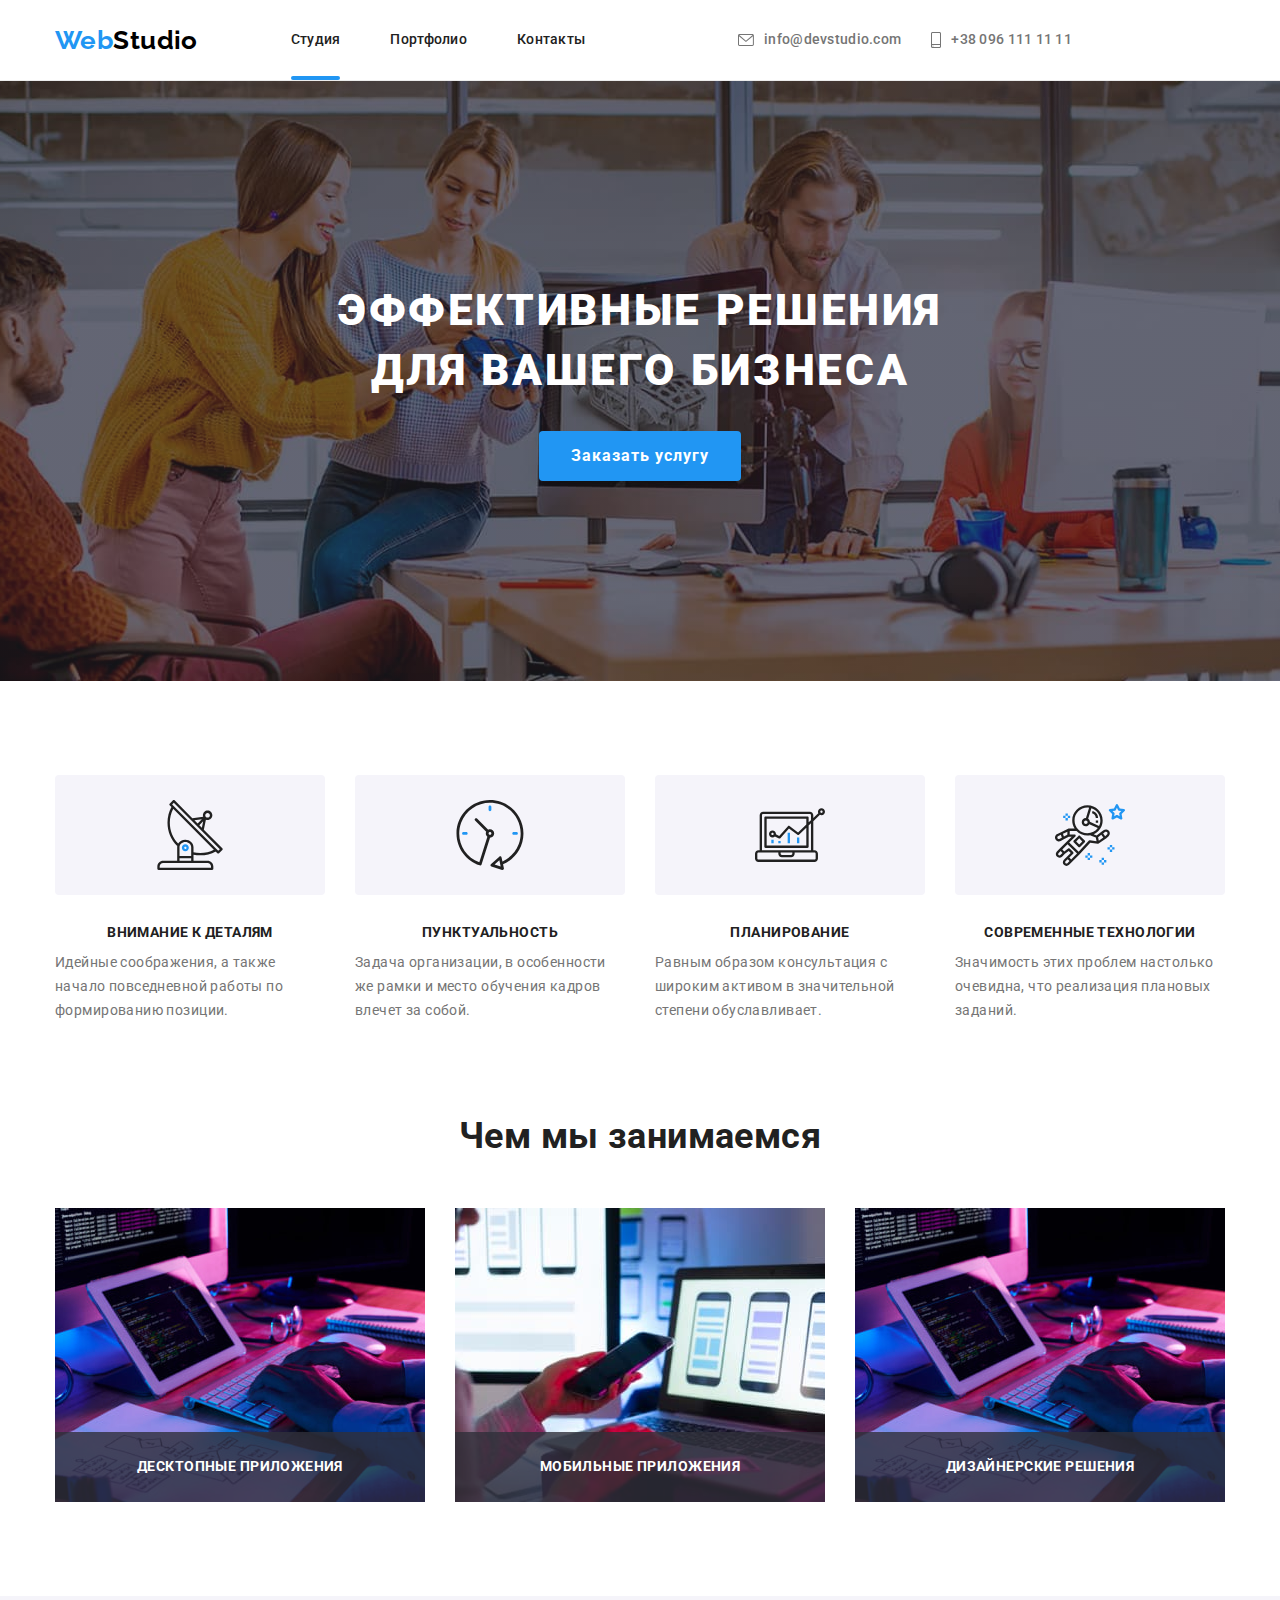
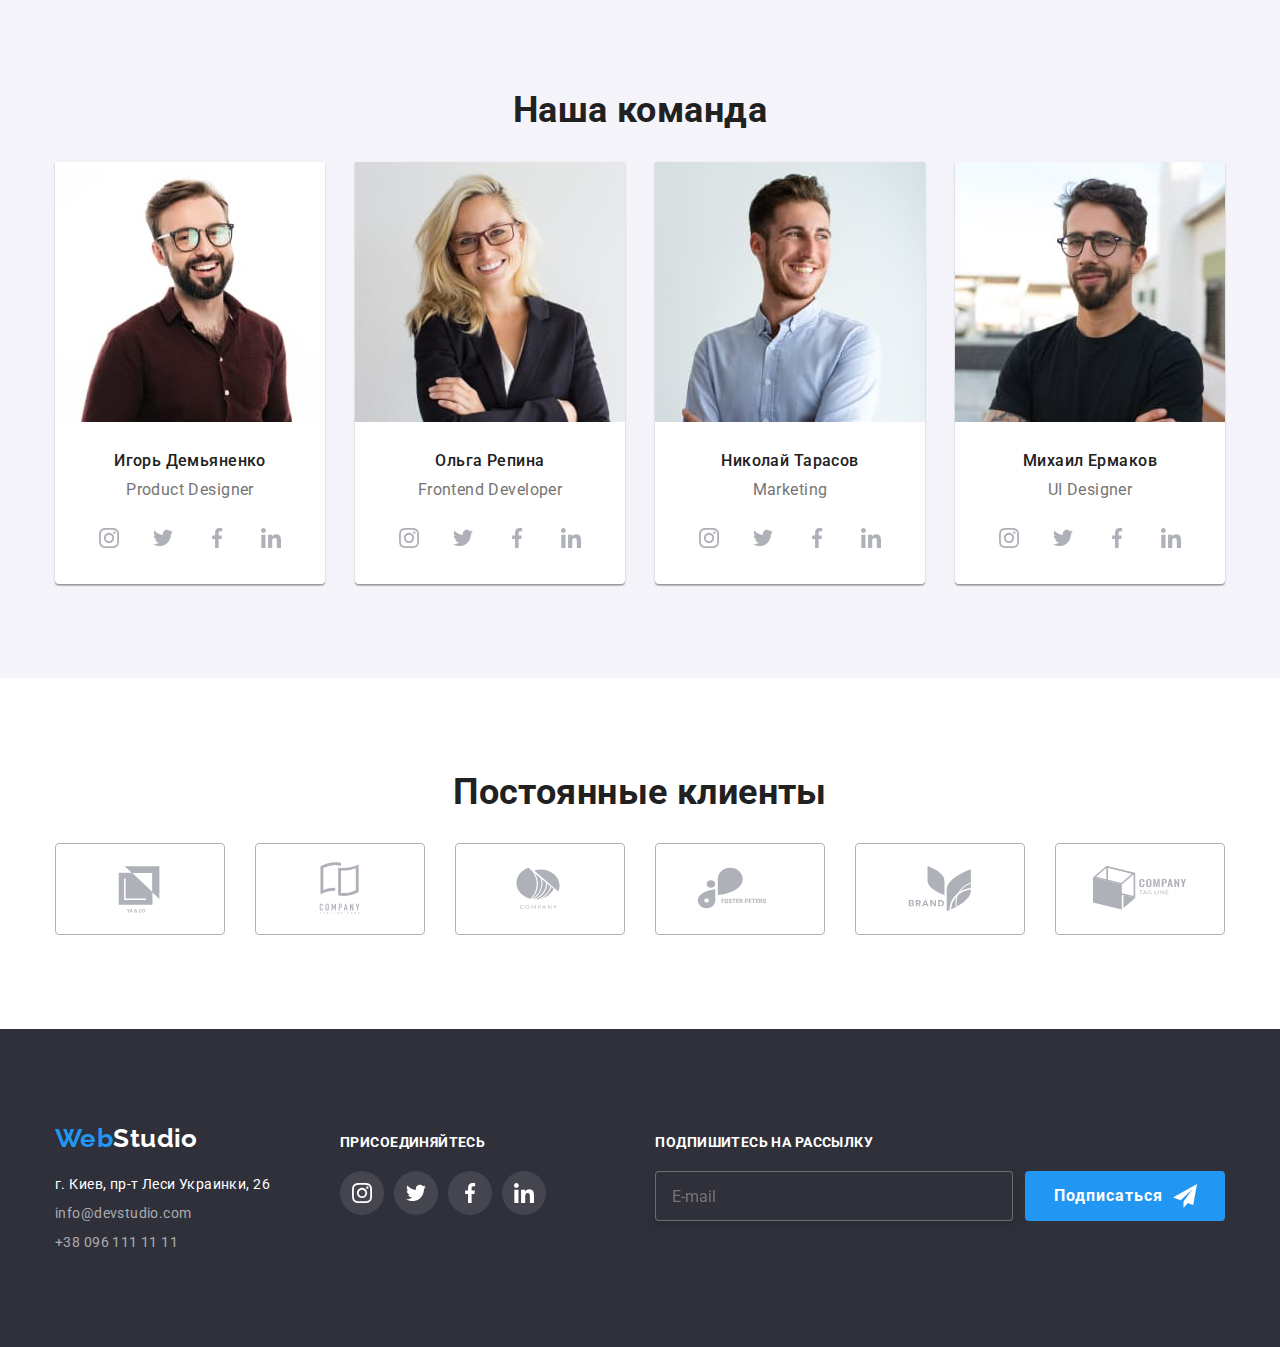
==== commit 1c650a0a: "adds menu" ====
--- a/index.html
+++ b/index.html
@@ -24,23 +24,7 @@
           <!-- logo -->
 
           <a class="header__logo" href="./index.html"
-            ><span class="logo--accent">Web</span>Studio</a
-          >
-
-          <!-- button-menu -->
-
-          <button
-            class="header__button-menu button-menu"
-            type="button"
-            aria-label="вызов мобильного меню"
-            aria-expanded="fulse"
-            data-menu-button
-          >
-            <svg width="40" height="40">
-              <use class="button-menu__open" href="./images/icons.svg#phone-menu-open"></use>
-              <use class="button-menu__close" href="./images/icons.svg#phone-menu-close"></use>
-            </svg>
-          </button>
+            ><span class="logo--accent">Web</span>Studio</a>
 
           <ul class="header__nav-list">
             <li class="header__nav-item">
@@ -76,10 +60,89 @@
             >
           </li>
         </ul>
+          <!-- mobile menu -->
+        
+        <div class="menu">
+          <button 
+            class="menu__btn-open js-open-menu" 
+            type="button" 
+            aria-expanded="false" 
+            aria-controls="menu-container"
+            
+          >
+
+            <svg width="40" height="40" aria-label="переключатель мобильного меню" >
+              <use class="menu__btn-open-icon" href="./images/icons.svg#phone-menu-open"></use>
+            </svg>
+
+          </button>
+
+          <div class="menu__container js-menu-container" id="menu-container" >
+
+            <div class="menu__inner">
+              <button class="menu__btn-close js-close-menu" type="button">
+                <svg width="40" height="40">
+                  <use class="menu__btn-close-icon" href="./images/icons.svg#phone-menu-close">
+                  </use>
+                </svg>
+              </button>
+
+              <ul class="menu__nav-list">
+                <li class="menu__nav-item">
+                  <a class="menu__nav-link menu__nav-link--current" href="./index.html">Студия</a>
+                </li>
+
+                <li class="menu__nav-item">
+                  <a class="menu__nav-link" href="./portfolio.html">Портфолио</a>
+                </li>
+
+                <li class="menu__nav-item">
+                  <a class="menu__nav-link" href="">Контакты</a>
+                </li>
+              </ul>
+
+              <ul class="menu__contacts-list">
+                <li class="menu__contacts-item">
+                  <a class="menu__contacts-link menu__contacts-link--large" 
+                      href="">+38 096 111 11 11
+                    </a>
+                </li>
+
+                <li class="menu__contacts-item">
+                  <a class="menu__contacts-link"   
+                    href="mailto:info@devstudio.com">info@devstudio.com
+                  </a>
+                </li>
+              </ul>
+
+              <ul class="menu__socials-list">
+                <li class="menu__socials-item">
+                  <a class="menu__socials-link" href="#">Instagram</a>
+                </li>
+
+                <li class="menu__socials-item">
+                  <a class="menu__socials-link" href="#">Twitter</a>
+                </li>
+
+                <li class="menu__socials-item">
+                  <a class="menu__socials-link" href="#">Facebook</a>
+                </li>
+                
+                <li class="menu__socials-item">
+                  <a class="menu__socials-link" href="#">LinkedIn</a>
+                </li>
+              </ul>
+            </div>
+          </div>
+        </div>
       </div>
+
+       
+
     </header>
 
     <main>
+
       <!--hero section  -->
 
       <section class="hero">
@@ -552,7 +615,11 @@
       </div>
     </footer>
 
-    <!-- <div class="backdrop is-hidden" data-modal>
+    <!-- backdrop and modal -->
+
+    <div class="backdrop is-hidden" 
+    data-modal>
+
       <div class="modal">
         <button class="modal__btn-close" type="button" data-modal-close>
           <svg class="modal__btn-icon" width="18" height="18">
@@ -631,6 +698,6 @@
     </div>
 
     <script src="./js/modal.js"></script>
-    <script src="./js/menu.js"></script> -->
+    <script src="./js/mobile-menu.js"></script> 
   </body>
 </html>
--- a/css/main.min.css
+++ b/css/main.min.css
@@ -1 +1 @@
-:root{--dominant-color: #2196f3;--title-color: #212121;--text-color: #757575;--icon-color: #afb1b8;--footer-translucent-text: rgba(255, 255, 255, 0.6);--white-dominant-color: #ffffff;--black-dominant-theme: #000000;--portfolio-background: #e5e5e5;--hero-background: #c4c4c4;--gradient-color: rgba(47, 48, 58, 0.4);--team-section-background: #F5F4FA;--footer-backgraund: #2f303a;--footer-socials-backgraund: rgba(255, 255, 255, 0.1);--subscription-field-border: rgba(255, 255, 255, 0.3);--subscription-box-shadow: rgba(0, 0, 0, 0.15);--activities-cover-color: rgba(47, 48, 58, 0.8);--overlay-backgraund-color: rgba(33, 150, 243, 0.9);--card-set-box-shadow-first-layer: rgba(0, 0, 0, 0.12);--card-set-box-shadow-second-layer: rgba(0, 0, 0, 0.06);--card-set-box-shadow-third-layer: rgba(0, 0, 0, 0.16);--card-set-border-color: #eeeeee;--backdrop-overlay-color: rgba(0, 0, 0, 0.2);--modal-border-color: rgba(33, 33, 33, 0.2);--modal-close-btn-border-color: rgba(0, 0, 0, 0.1);--modal-btn-box-shadow-color:rgba(0, 0, 0, 0.15)}body{font-family:"Roboto","Verdana","Tahoma",sans-serif;font-size:14px;background-color:var(--white-dominant-color);letter-spacing:.03em;color:var(--title-color)}.container{max-width:480px;padding:0 15px;margin-left:auto;margin-right:auto}@media screen and (min-width: 768px){.container{max-width:768px}}@media screen and (min-width: 1200px){.container{max-width:1200px}}html{-webkit-box-sizing:border-box;box-sizing:border-box}*,*::after,*::before{-webkit-box-sizing:inherit;box-sizing:inherit}p,h1,h2,h3,h4,h5,h6{margin-top:0px;margin-bottom:0px}ul{list-style:none;padding:0;margin:0}img{display:block;max-width:100%;height:auto}a{text-decoration:none;display:block}.visually-hidden{position:absolute;width:1px;height:1px;margin:-1px;border:0;padding:0;white-space:nowrap;-webkit-clip-path:inset(100%);clip-path:inset(100%);clip:rect(0 0 0 0);overflow:hidden}.nav-link,.header__nav-link{font-weight:500;line-height:1.14;letter-spacing:.02em;color:var(--title-color)}.activities__sub-title,.benefits__decoration,.modal__checkbox-label,.modal__btn-close,.clients-card__link,.socials-network__link{display:-webkit-box;display:-ms-flexbox;display:flex;-webkit-box-align:center;-ms-flex-align:center;align-items:center;-webkit-box-pack:center;-ms-flex-pack:center;justify-content:center}.logo,.footer__logo,.header__logo{font-family:"Raleway";font-weight:700;font-size:24px;line-height:1.16}@media(min-width: 1200px){.logo,.footer__logo,.header__logo{font-size:26px;line-height:1.19}}.logo--accent{color:var(--dominant-color)}.contacts-link{display:-webkit-box;display:-ms-flexbox;display:flex;-webkit-box-align:center;-ms-flex-align:center;align-items:center;font-size:12px;font-weight:500;line-height:1.14;letter-spacing:.02em;color:var(--text-color);-webkit-transition:color 250ms cubic-bezier(0.4, 0, 0.2, 1);transition:color 250ms cubic-bezier(0.4, 0, 0.2, 1)}@media screen and (min-width: 1200px){.contacts-link{font-size:14px;line-height:1.14}}.contacts-link__icon-mail{width:14px;height:10px}@media screen and (min-width: 768px){.contacts-link__icon-mail{width:16px;height:12px}}.contacts-link__icon-tel{width:10px;height:14px}@media screen and (min-width: 768px){.contacts-link__icon-tel{width:10px;height:16px}}.contacts-link:hover,.contacts-link:focus{color:var(--dominant-color)}.contacts-link:hover .contacts-link__icon-mail,.contacts-link:hover .contacts-link__icon-tel,.contacts-link:focus .contacts-link__icon-mail,.contacts-link:focus .contacts-link__icon-tel{fill:var(--dominant-color)}.main-title,.hero__title{display:block;font-weight:900;letter-spacing:.06em;text-transform:uppercase}.section-title,.clients__title,.team__title{font-weight:700;font-size:28px;line-height:1.17;color:var(--title-color)}@media(min-width: 1200px){.section-title,.clients__title,.team__title{font-size:36px;line-height:1.16}}.section-title-desktop,.activities__title{font-weight:700;font-size:36px;line-height:1.16}.sub-title,.footer__socials-title,.activities__sub-title,.benefits__sub-title,.subscription__label{font-weight:700;line-height:1.14;text-transform:uppercase;font-size:14px}.subscription__btn,.works__filter-btn,.hero__btn{border:none;border-radius:4px;font-family:inherit;font-weight:700;font-size:16px;letter-spacing:.06em;cursor:pointer}.hero__btn{padding:10px 32px;line-height:1.88;color:var(--white-dominant-color);-webkit-box-shadow:0px 4px 4px var(--subscription-box-shadow);box-shadow:0px 4px 4px var(--subscription-box-shadow);background:var(--dominant-color)}.works__filter-btn{padding:6px 22px;font-weight:500;line-height:1.62;color:var(--title-color);background-color:var(--team-section-background);-webkit-transition:color 250ms cubic-bezier(0.4, 0, 0.2, 1),background-color 250ms cubic-bezier(0.4, 0, 0.2, 1),-webkit-box-shadow 250ms cubic-bezier(0.4, 0, 0.2, 1);transition:color 250ms cubic-bezier(0.4, 0, 0.2, 1),background-color 250ms cubic-bezier(0.4, 0, 0.2, 1),-webkit-box-shadow 250ms cubic-bezier(0.4, 0, 0.2, 1);transition:color 250ms cubic-bezier(0.4, 0, 0.2, 1),box-shadow 250ms cubic-bezier(0.4, 0, 0.2, 1),background-color 250ms cubic-bezier(0.4, 0, 0.2, 1);transition:color 250ms cubic-bezier(0.4, 0, 0.2, 1),box-shadow 250ms cubic-bezier(0.4, 0, 0.2, 1),background-color 250ms cubic-bezier(0.4, 0, 0.2, 1),-webkit-box-shadow 250ms cubic-bezier(0.4, 0, 0.2, 1)}.works__filter-btn:hover,.works__filter-btn:focus{color:var(--white-dominant-color);background:var(--dominant-color);-webkit-box-shadow:0px 3px 1px rgba(0,0,0,.1),0px 1px 2px rgba(0,0,0,.08),0px 2px 2px rgba(0,0,0,.12);box-shadow:0px 3px 1px rgba(0,0,0,.1),0px 1px 2px rgba(0,0,0,.08),0px 2px 2px rgba(0,0,0,.12)}.works__filter-btn--active{color:var(--white-dominant-color);background:var(--dominant-color);-webkit-box-shadow:0px 3px 1px rgba(0,0,0,.1),0px 1px 2px rgba(0,0,0,.08),0px 2px 2px rgba(0,0,0,.12);box-shadow:0px 3px 1px rgba(0,0,0,.1),0px 1px 2px rgba(0,0,0,.08),0px 2px 2px rgba(0,0,0,.12)}.subscription__btn{display:-webkit-box;display:-ms-flexbox;display:flex;-webkit-box-align:center;-ms-flex-align:center;align-items:center;background:var(--dominant-color);padding:10px 28px 10px 29px;color:var(--white-dominant-color)}@media(max-width: 1199px){.subscription__btn{margin:0 auto}}.subscription__btn .subscription__btn-icon{margin-left:10px;fill:var(--white-dominant-color)}.button-menu{border:none;background-color:rgba(0,0,0,0)}.button-menu__close{display:none}.button-menu.is-open .button-menu__close{display:block}.button-menu.is-open .button-menu__open{display:none}.team__card{border-radius:0px 0px 4px 4px;background:var(--white-dominant-color);-webkit-box-shadow:0px 1px 3px rgba(0,0,0,.12),0px 1px 1px rgba(0,0,0,.14),0px 2px 1px rgba(0,0,0,.2);box-shadow:0px 1px 3px rgba(0,0,0,.12),0px 1px 1px rgba(0,0,0,.14),0px 2px 1px rgba(0,0,0,.2)}@media(max-width: 767px){.team__card:not(:last-child){margin-bottom:30px}}.team__photo{width:100%}.team__thumb{padding-top:30px;padding-bottom:24px}.team__name{margin-bottom:10px;text-align:center;font-weight:500;font-size:16px;line-height:1.18}.team__position{margin-bottom:16px;text-align:center;font-size:16px;line-height:1.18;color:var(--text-color)}.socials-network{display:-webkit-box;display:-ms-flexbox;display:flex;-webkit-box-pack:center;-ms-flex-pack:center;justify-content:center}.socials-network__item:not(:last-child){margin-right:10px}.socials-network__link{width:44px;height:44px;border-radius:50%;fill:var(--icon-color);-webkit-transition:fill 250ms cubic-bezier(0.4, 0, 0.2, 1),background-color 250ms cubic-bezier(0.4, 0, 0.2, 1);transition:fill 250ms cubic-bezier(0.4, 0, 0.2, 1),background-color 250ms cubic-bezier(0.4, 0, 0.2, 1)}.socials-network__link--white{background-color:var(--footer-socials-backgraund);fill:var(--white-dominant-color)}.socials-network__link:hover,.socials-network__link:focus{background-color:var(--dominant-color);border-radius:50%;fill:var(--white-dominant-color)}.clients-card__link{height:92px;border:1px solid var(--icon-color);border-radius:4px;-webkit-transition:border 250ms cubic-bezier(0.4, 0, 0.2, 1);transition:border 250ms cubic-bezier(0.4, 0, 0.2, 1)}.clients-card__icon{fill:var(--icon-color);-webkit-transition:fill 250ms cubic-bezier(0.4, 0, 0.2, 1);transition:fill 250ms cubic-bezier(0.4, 0, 0.2, 1)}.clients-card__link:hover,.clients-card__link:focus{border:1px solid var(--dominant-color)}.clients-card__link:hover .clients-card__icon,.clients-card__link:focus .clients-card__icon{fill:var(--dominant-color)}.address{font-style:normal;line-height:1.5}@media(max-width: 1199px){.address__list{text-align:center}}@media(max-width: 767px){.address__list{margin-bottom:60px}}.address__list :not(:last-child){margin-bottom:8px}.address__link{color:var(--footer-translucent-text);-webkit-transition:color 250ms cubic-bezier(0.4, 0, 0.2, 1);transition:color 250ms cubic-bezier(0.4, 0, 0.2, 1)}.address__link:hover,.address__link:focus{color:var(--dominant-color)}.address__link--white{color:var(--white-dominant-color)}.subscription{display:block}.subscription__label{color:var(--white-dominant-color);display:block;margin-bottom:20px}@media(max-width: 1199px){.subscription__label{text-align:center}}.subscription__input{width:358px;height:50px;padding:15px 16px;border:1px solid var(--subscription-field-border);border-radius:4px;-webkit-filter:drop-shadow(0px 4px 4px var(--subscription-box-shadow));filter:drop-shadow(0px 4px 4px var(--subscription-box-shadow));background-color:var(--footer-backgraund);outline:none;font-size:16px;line-height:1.25;color:var(--white-dominant-color)}@media(min-width: 1200px){.subscription__input{margin-right:12px}}@media(max-width: 1199px){.subscription__input{margin-bottom:20px}}@media(max-width: 767px){.subscription__input{width:100%}}@media(min-width: 767px)and (max-width: 1199px){.subscription__input{width:450px;display:-webkit-box;display:-ms-flexbox;display:flex;margin-right:auto;margin-left:auto}}@media(min-width: 1199px){.subscription__container{display:-webkit-box;display:-ms-flexbox;display:flex}}.works__cards-list{display:none}.works__cards-link{-webkit-box-shadow:none;box-shadow:none;-webkit-transition:-webkit-box-shadow 250ms cubic-bezier(0.4, 0, 0.2, 1);transition:-webkit-box-shadow 250ms cubic-bezier(0.4, 0, 0.2, 1);transition:box-shadow 250ms cubic-bezier(0.4, 0, 0.2, 1);transition:box-shadow 250ms cubic-bezier(0.4, 0, 0.2, 1), -webkit-box-shadow 250ms cubic-bezier(0.4, 0, 0.2, 1)}.works__cards-img-case{overflow:hidden;position:relative}.works__overlay{position:absolute;top:0;left:0;padding:63px 24px;width:100%;height:100%;background-color:var(--overlay-backgraund-color);-webkit-transform:translateY(100%);transform:translateY(100%);-webkit-transition:-webkit-transform 250ms cubic-bezier(0.4, 0, 0.2, 1);transition:-webkit-transform 250ms cubic-bezier(0.4, 0, 0.2, 1);transition:transform 250ms cubic-bezier(0.4, 0, 0.2, 1);transition:transform 250ms cubic-bezier(0.4, 0, 0.2, 1), -webkit-transform 250ms cubic-bezier(0.4, 0, 0.2, 1)}.works__overlay-text{font-size:18px;line-height:1.56;color:var(--white-dominant-color)}.works__cards-link:hover,.works__cards-linkk:focus{-webkit-box-shadow:0px 1px 1px var(--card-set-box-shadow-first-layer),0px 4px 4px var(--card-set-box-shadow-second-layer),1px 4px 6px var(--card-set-box-shadow-third-layer);box-shadow:0px 1px 1px var(--card-set-box-shadow-first-layer),0px 4px 4px var(--card-set-box-shadow-second-layer),1px 4px 6px var(--card-set-box-shadow-third-layer)}.works__cards-link:hover .works__overlay,.works__cards-linkk:focus .works__overlay{-webkit-transform:translateY(0%);transform:translateY(0%)}.works__cards-thumb{padding-top:20px;padding-bottom:19px;padding-left:24px;border-right:1px solid var(--card-set-border-color);border-bottom:1px solid var(--card-set-border-color);border-left:1px solid var(--card-set-border-color)}.works__cards-title{margin-bottom:4px;font-weight:700;font-size:18px;line-height:2;letter-spacing:.06em;color:var(--title-color)}.works__cards-text{font-size:16px;line-height:1.88;color:var(--text-color)}.backdrop.is-hidden .modal{-webkit-transform:translate(-50%, -50%) scale(0.75);transform:translate(-50%, -50%) scale(0.75)}.modal{position:absolute;top:50%;left:50%;width:528px;height:581px;padding:40px;background-color:var(--white-dominant-color);-webkit-box-shadow:0px 1px 3px var(--card-set-box-shadow-first-layer),0px 1px 1px rgba(0,0,0,.14),0px 2px 1px var(--backdrop-overlay-color);box-shadow:0px 1px 3px var(--card-set-box-shadow-first-layer),0px 1px 1px rgba(0,0,0,.14),0px 2px 1px var(--backdrop-overlay-color);border-radius:4px;-webkit-transform:translate(-50%, -50%) scale(1);transform:translate(-50%, -50%) scale(1);-webkit-transition:-webkit-transform 250ms cubic-bezier(0.4, 0, 0.2, 1);transition:-webkit-transform 250ms cubic-bezier(0.4, 0, 0.2, 1);transition:transform 250ms cubic-bezier(0.4, 0, 0.2, 1);transition:transform 250ms cubic-bezier(0.4, 0, 0.2, 1), -webkit-transform 250ms cubic-bezier(0.4, 0, 0.2, 1)}.modal__btn-close{position:absolute;top:7px;right:8px;height:30px;width:30px;border:1px solid var(--modal-close-btn-border-color);background-color:var(--white-dominant-color);border-radius:50%;fill:var(--black-dominant-theme);-webkit-transition:fill 250ms cubic-bezier(0.4, 0, 0.2, 1);transition:fill 250ms cubic-bezier(0.4, 0, 0.2, 1)}.modal__btn-close:hover,.modal__btn-close:focus{fill:var(--dominant-color)}.modal__title{margin-bottom:12px;font-weight:700;font-size:20px;line-height:1.15;text-align:center}.modal__comment-field-label,.modal__input-name-label,.modal__input-phone-label,.modal__input-mail-label{display:block;margin-bottom:4px;font-size:12px;line-height:1.16;letter-spacing:.01em;color:var(--text-color)}.modal__input-mail-container,.modal__input-phone-container,.modal__input-name-container{position:relative;margin-bottom:10px}.modal__input-phone-field,.modal__input-mail-field,.modal__input-name-field{width:100%;height:40px;padding:12px 42px 12px 42px;border:1px solid var(--modal-border-color);border-radius:4px;outline:none;-webkit-transition:border-color 250ms cubic-bezier(0.4, 0, 0.2, 1);transition:border-color 250ms cubic-bezier(0.4, 0, 0.2, 1)}.modal__comment-field-input{display:block;width:100%;height:120px;padding:12px 16px;margin-bottom:20px;resize:none;border:1px solid var(--modal-border-color);border-radius:4px;outline:none;-webkit-transition:border-color 250ms cubic-bezier(0.4, 0, 0.2, 1);transition:border-color 250ms cubic-bezier(0.4, 0, 0.2, 1)}.modal__comment-field-input:focus,.modal__input-phone-field:focus,.modal__input-mail-field:focus,.modal__input-name-field:focus{border-color:var(--dominant-color)}.modal__input-phone-field:focus+.modal-icon,.modal__input-mail-field:focus+.modal-icon,.modal__input-name-field:focus+.modal-icon{fill:var(--dominant-color)}.modal__checkbox-label{width:100%;margin-bottom:30px;line-height:1.71}.modal__checkbox-custom{display:block;width:16px;height:15px;border:2px solid var(--title-color);border-radius:3px;margin-right:7px}.modal__checkbox-default:checked+.modal__checkbox-custom{background-color:var(--dominant-color);border:none;background-image:url(../images/check-on.svg)}.modal__agreement-link{display:inline-block;text-decoration:underline;color:var(--dominant-color)}.modal__btn-submit{display:-webkit-box;display:-ms-flexbox;display:flex;margin-left:auto;margin-right:auto;padding:10px 55px}.modal-icon{position:absolute;top:11px;left:12px;-webkit-transition:fill 250ms cubic-bezier(0.4, 0, 0.2, 1);transition:fill 250ms cubic-bezier(0.4, 0, 0.2, 1)}.section{padding-top:60px;padding-bottom:60px}@media(min-width: 1200px){.section{padding-top:94px;padding-bottom:94px}}.header{border-bottom:1px solid #ececec}@media screen and (min-width: 768px){.header__container{display:-webkit-box;display:-ms-flexbox;display:flex;-webkit-box-pack:justify;-ms-flex-pack:justify;justify-content:space-between}}.header__nav-inner{display:-webkit-box;display:-ms-flexbox;display:flex;-webkit-box-pack:justify;-ms-flex-pack:justify;justify-content:space-between;-webkit-box-align:center;-ms-flex-align:center;align-items:center}.header__logo{padding-top:16px;padding-bottom:16px;color:var(--black-dominant-theme)}@media(min-width: 768px){.header__logo{margin-right:88px}}@media(min-width: 1200px){.header__logo{margin-right:93px;font-size:26px;line-height:1.19}}.header__button-menu{padding:10px 0;fill:var(--black-dominant-theme);-webkit-transition:fill 250ms cubic-bezier(0.4, 0, 0.2, 1);transition:fill 250ms cubic-bezier(0.4, 0, 0.2, 1)}@media screen and (min-width: 768px){.header__button-menu{display:none}}.header__button-menu:hover{fill:var(--dominant-color)}.header__nav-list{display:none}@media screen and (min-width: 768px){.header__nav-list{display:-webkit-box;display:-ms-flexbox;display:flex;gap:50px;-webkit-box-pack:justify;-ms-flex-pack:justify;justify-content:space-between;-webkit-box-align:center;-ms-flex-align:center;align-items:center}}.header__nav-link{position:relative;padding:32px 0;-webkit-transition:color 250ms cubic-bezier(0.4, 0, 0.2, 1);transition:color 250ms cubic-bezier(0.4, 0, 0.2, 1)}.header__nav-link:hover{color:var(--dominant-color)}.header__nav-link--current::after{content:"";position:absolute;left:0;bottom:0;width:100%;height:4px;background-color:var(--dominant-color);border-radius:2px}.header__contacts-list{display:none}@media screen and (min-width: 768px)and (max-width: 1199px){.header__contacts-list{display:-webkit-box;display:-ms-flexbox;display:flex;-webkit-box-orient:vertical;-webkit-box-direction:normal;-ms-flex-direction:column;flex-direction:column;-webkit-box-pack:center;-ms-flex-pack:center;justify-content:center;gap:10px}}@media screen and (min-width: 1200px){.header__contacts-list{display:-webkit-box;display:-ms-flexbox;display:flex;-webkit-box-align:center;-ms-flex-align:center;align-items:center;gap:30px}}.header__contacts-icon{margin-right:8px;fill:var(--text-color);-webkit-transition:fill 250ms cubic-bezier(0.4, 0, 0.2, 1);transition:fill 250ms cubic-bezier(0.4, 0, 0.2, 1)}@media screen and (min-width: 768px){.header__contacts-icon{margin-right:10px}}.hero{text-align:center;margin-right:auto;margin-left:auto;padding-top:118px;padding-bottom:118px;background-position:center;background-color:var(--background-hero-color);background-image:-webkit-gradient(linear, left top, right top, from(var(--gradient-color)), to(var(--gradient-color))),url("../images/hero-img/mobile-hero-@1x.jpg");background-image:linear-gradient(to right, var(--gradient-color), var(--gradient-color)),url("../images/hero-img/mobile-hero-@1x.jpg");background-repeat:no-repeat;background-size:cover}@media(min-device-pixel-ratio: 2),(-webkit-min-device-pixel-ratio: 2),(min-resolution: 192dpi),(min-resolution: 2dppx){.hero{background-image:-webkit-gradient(linear, left top, right top, from(var(--gradient-color)), to(var(--gradient-color))),url("../images/hero-img/mobile-hero-@2x.jpg");background-image:linear-gradient(to right, var(--gradient-color), var(--gradient-color)),url("../images/hero-img/mobile-hero-@2x.jpg")}}@media(min-width: 768px){.hero{background-image:-webkit-gradient(linear, left top, right top, from(var(--gradient-color)), to(var(--gradient-color))),url("../images/hero-img/tablet-hero-@1x.jpg");background-image:linear-gradient(to right, var(--gradient-color), var(--gradient-color)),url("../images/hero-img/tablet-hero-@1x.jpg")}}@media(min-width: 768px)and (min-device-pixel-ratio: 2),(min-width: 768px)and (-webkit-min-device-pixel-ratio: 2),(min-width: 768px)and (min-resolution: 192dpi),(min-width: 768px)and (min-resolution: 2dppx){.hero{background-image:-webkit-gradient(linear, left top, right top, from(var(--gradient-color)), to(var(--gradient-color))),url("../images/hero-img/tablet-hero-@2x.jpg");background-image:linear-gradient(to right, var(--gradient-color), var(--gradient-color)),url("../images/hero-img/tablet-hero-@2x.jpg")}}@media(min-width: 1200px){.hero{background-image:-webkit-gradient(linear, left top, right top, from(var(--gradient-color)), to(var(--gradient-color))),url("../images/hero-img/desktop-hero-@1x.jpg");background-image:linear-gradient(to right, var(--gradient-color), var(--gradient-color)),url("../images/hero-img/desktop-hero-@1x.jpg");padding:200px}}@media(min-width: 1200px)and (min-device-pixel-ratio: 2),(min-width: 1200px)and (-webkit-min-device-pixel-ratio: 2),(min-width: 1200px)and (min-resolution: 192dpi),(min-width: 1200px)and (min-resolution: 2dppx){.hero{background-image:-webkit-gradient(linear, left top, right top, from(var(--gradient-color)), to(var(--gradient-color))),url("../images/hero-img/desktop-hero-@2x.jpg");background-image:linear-gradient(to right, var(--gradient-color), var(--gradient-color)),url("../images/hero-img/desktop-hero-@2x.jpg")}}.hero__title{margin-bottom:30px;margin-left:auto;margin-right:auto;color:var(--white-dominant-color);font-size:26px;line-height:1.61}@media(min-width: 768px)and (max-width: 1199px){.hero__title{max-width:360px}}@media(min-width: 1200px){.hero__title{max-width:696px;font-size:44px;line-height:1.36}}@media(min-width: 768px){.benefits__list{display:-webkit-box;display:-ms-flexbox;display:flex;-ms-flex-wrap:wrap;flex-wrap:wrap;gap:30px}}@media(max-width: 767px){.benefits__item{width:100%;margin-bottom:30px}}@media(min-width: 768px){.benefits__item{width:354px}}@media(min-width: 1200px){.benefits__item{width:270px}}.benefits__decoration{margin-bottom:30px;background-color:var(--team-section-background);border-radius:4px;height:120px}.benefits__sub-title{margin-bottom:10px;text-align:center}.benefits__text{line-height:1.71;letter-spacing:.04;color:var(--text-color)}.activities{display:none;padding-top:0px}@media(min-width: 1200px){.activities{display:block}}.activities__title{margin-bottom:50px;text-align:center}.activities__list{display:-webkit-box;display:-ms-flexbox;display:flex;-webkit-box-pack:justify;-ms-flex-pack:justify;justify-content:space-between}.activities__cover{position:relative}.activities__sub-title{position:absolute;bottom:0;width:100%;height:70px;color:var(--white-dominant-color);background-color:var(--activities-cover-color)}.team{background-color:var(--team-section-background)}.team__title{margin-bottom:30px;text-align:center}@media(min-width: 768px){.team__list{display:-webkit-box;display:-ms-flexbox;display:flex;-ms-flex-wrap:wrap;flex-wrap:wrap;gap:30px}}.clients__title{text-align:center;margin-bottom:30px}.clients__list{display:-webkit-box;display:-ms-flexbox;display:flex;-ms-flex-wrap:wrap;flex-wrap:wrap;gap:30px}.clients__item{-ms-flex-preferred-size:calc((100% - 30px)/2);flex-basis:calc((100% - 30px)/2)}@media(min-width: 768px){.clients__item{-ms-flex-preferred-size:calc((100% - 60px)/3);flex-basis:calc((100% - 60px)/3)}}@media(min-width: 1200px){.clients__item{-ms-flex-preferred-size:calc((100% - 150px)/6);flex-basis:calc((100% - 150px)/6)}}.footer{background-color:var(--footer-backgraund)}@media(min-width: 1200px){.footer__inner{display:-webkit-box;display:-ms-flexbox;display:flex;-webkit-box-align:baseline;-ms-flex-align:baseline;align-items:baseline;-webkit-box-pack:justify;-ms-flex-pack:justify;justify-content:space-between}}@media(min-width: 768px)and (max-width: 1199px){.footer__contacts-socials-inner{margin-right:89px;margin-bottom:60px;margin-left:76px;-webkit-box-pack:justify;-ms-flex-pack:justify;justify-content:space-between}}@media(min-width: 768px){.footer__contacts-socials-inner{display:-webkit-box;display:-ms-flexbox;display:flex;-webkit-box-align:baseline;-ms-flex-align:baseline;align-items:baseline}}@media(max-width: 767px){.footer__socials-inner,.footer__contacts-inner{margin-bottom:60px}}@media(min-width: 1200px){.footer__contacts-inner{margin-right:70px}}.footer__logo{margin-bottom:20px;color:var(--white-dominant-color)}@media(max-width: 1199px){.footer__logo{text-align:center}}.footer__socials-title{margin-bottom:20px;color:var(--white-dominant-color)}@media(max-width: 1199px){.footer__socials-title{text-align:center}}.works__filter-list{display:-webkit-box;display:-ms-flexbox;display:flex;margin-bottom:50px;-ms-flex-wrap:wrap;flex-wrap:wrap;gap:8px;-webkit-box-pack:center;-ms-flex-pack:center;justify-content:center}@media(max-width: 767px){.works__filter-list{-webkit-box-pack:start;-ms-flex-pack:start;justify-content:start}}.backdrop{position:fixed;top:0;left:0;width:100%;height:100%;background-color:var(--backdrop-overlay-color);visibility:visible;opacity:1;-webkit-transition-property:opacity,visibility;transition-property:opacity,visibility;-webkit-transition-duration:250ms;transition-duration:250ms;-webkit-transition-timing-function:cubic-bezier(0.4, 0, 0.2, 1);transition-timing-function:cubic-bezier(0.4, 0, 0.2, 1)}.backdrop.is-hidden{opacity:0;visibility:hidden}/*# sourceMappingURL=main.min.css.map */+:root{--dominant-color: #2196f3;--title-color: #212121;--text-color: #757575;--icon-color: #afb1b8;--footer-translucent-text: rgba(255, 255, 255, 0.6);--white-dominant-color: #ffffff;--black-dominant-theme: #000000;--portfolio-background: #e5e5e5;--hero-background: #c4c4c4;--gradient-color: rgba(47, 48, 58, 0.4);--team-section-background: #F5F4FA;--footer-backgraund: #2f303a;--footer-socials-backgraund: rgba(255, 255, 255, 0.1);--subscription-field-border: rgba(255, 255, 255, 0.3);--subscription-box-shadow: rgba(0, 0, 0, 0.15);--activities-cover-color: rgba(47, 48, 58, 0.8);--overlay-backgraund-color: rgba(33, 150, 243, 0.9);--card-set-box-shadow-first-layer: rgba(0, 0, 0, 0.12);--card-set-box-shadow-second-layer: rgba(0, 0, 0, 0.06);--card-set-box-shadow-third-layer: rgba(0, 0, 0, 0.16);--card-set-border-color: #eeeeee;--backdrop-overlay-color: rgba(0, 0, 0, 0.2);--modal-border-color: rgba(33, 33, 33, 0.2);--modal-close-btn-border-color: rgba(0, 0, 0, 0.1);--modal-btn-box-shadow-color:rgba(0, 0, 0, 0.15)}body{font-family:"Roboto","Verdana","Tahoma",sans-serif;font-size:14px;background-color:var(--white-dominant-color);letter-spacing:.03em;color:var(--title-color)}.container{max-width:480px;padding:0 15px;margin-left:auto;margin-right:auto}@media screen and (min-width: 768px){.container{max-width:768px}}@media screen and (min-width: 1200px){.container{max-width:1200px}}html{-webkit-box-sizing:border-box;box-sizing:border-box}*,*::after,*::before{-webkit-box-sizing:inherit;box-sizing:inherit}p,h1,h2,h3,h4,h5,h6{margin-top:0px;margin-bottom:0px}ul{list-style:none;padding:0;margin:0}img{display:block;max-width:100%;height:auto}a{text-decoration:none;display:block}.visually-hidden{position:absolute;width:1px;height:1px;margin:-1px;border:0;padding:0;white-space:nowrap;-webkit-clip-path:inset(100%);clip-path:inset(100%);clip:rect(0 0 0 0);overflow:hidden}.nav-link,.header__nav-link{font-weight:500;line-height:1.14;letter-spacing:.02em;color:var(--title-color)}.activities__sub-title,.benefits__decoration,.modal__checkbox-label,.modal__btn-close,.clients-card__link,.socials-network__link{display:-webkit-box;display:-ms-flexbox;display:flex;-webkit-box-align:center;-ms-flex-align:center;align-items:center;-webkit-box-pack:center;-ms-flex-pack:center;justify-content:center}.logo,.footer__logo,.header__logo{font-family:"Raleway";font-weight:700;font-size:24px;line-height:1.16}@media(min-width: 1200px){.logo,.footer__logo,.header__logo{font-size:26px;line-height:1.19}}.logo--accent{color:var(--dominant-color)}.contacts-link{display:-webkit-box;display:-ms-flexbox;display:flex;-webkit-box-align:center;-ms-flex-align:center;align-items:center;font-size:12px;font-weight:500;line-height:1.14;letter-spacing:.02em;color:var(--text-color);-webkit-transition:color 250ms cubic-bezier(0.4, 0, 0.2, 1);transition:color 250ms cubic-bezier(0.4, 0, 0.2, 1)}@media screen and (min-width: 1200px){.contacts-link{font-size:14px;line-height:1.14}}.contacts-link__icon-mail{width:14px;height:10px}@media screen and (min-width: 768px){.contacts-link__icon-mail{width:16px;height:12px}}.contacts-link__icon-tel{width:10px;height:14px}@media screen and (min-width: 768px){.contacts-link__icon-tel{width:10px;height:16px}}.contacts-link:hover,.contacts-link:focus{color:var(--dominant-color)}.contacts-link:hover .contacts-link__icon-mail,.contacts-link:hover .contacts-link__icon-tel,.contacts-link:focus .contacts-link__icon-mail,.contacts-link:focus .contacts-link__icon-tel{fill:var(--dominant-color)}.main-title,.hero__title{display:block;font-weight:900;letter-spacing:.06em;text-transform:uppercase}.section-title,.clients__title,.team__title{font-weight:700;font-size:28px;line-height:1.17;color:var(--title-color)}@media(min-width: 1200px){.section-title,.clients__title,.team__title{font-size:36px;line-height:1.16}}.section-title-desktop,.activities__title{font-weight:700;font-size:36px;line-height:1.16}.sub-title,.footer__socials-title,.activities__sub-title,.benefits__sub-title,.subscription__label{font-weight:700;line-height:1.14;text-transform:uppercase;font-size:14px}.subscription__btn,.works__filter-btn,.hero__btn{border:none;border-radius:4px;font-family:inherit;font-weight:700;font-size:16px;letter-spacing:.06em;cursor:pointer}.hero__btn{padding:10px 32px;line-height:1.88;color:var(--white-dominant-color);-webkit-box-shadow:0px 4px 4px var(--subscription-box-shadow);box-shadow:0px 4px 4px var(--subscription-box-shadow);background:var(--dominant-color)}.works__filter-btn{padding:6px 22px;font-weight:500;line-height:1.62;color:var(--title-color);background-color:var(--team-section-background);-webkit-transition:color 250ms cubic-bezier(0.4, 0, 0.2, 1),background-color 250ms cubic-bezier(0.4, 0, 0.2, 1),-webkit-box-shadow 250ms cubic-bezier(0.4, 0, 0.2, 1);transition:color 250ms cubic-bezier(0.4, 0, 0.2, 1),background-color 250ms cubic-bezier(0.4, 0, 0.2, 1),-webkit-box-shadow 250ms cubic-bezier(0.4, 0, 0.2, 1);transition:color 250ms cubic-bezier(0.4, 0, 0.2, 1),box-shadow 250ms cubic-bezier(0.4, 0, 0.2, 1),background-color 250ms cubic-bezier(0.4, 0, 0.2, 1);transition:color 250ms cubic-bezier(0.4, 0, 0.2, 1),box-shadow 250ms cubic-bezier(0.4, 0, 0.2, 1),background-color 250ms cubic-bezier(0.4, 0, 0.2, 1),-webkit-box-shadow 250ms cubic-bezier(0.4, 0, 0.2, 1)}.works__filter-btn:hover,.works__filter-btn:focus{color:var(--white-dominant-color);background:var(--dominant-color);-webkit-box-shadow:0px 3px 1px rgba(0,0,0,.1),0px 1px 2px rgba(0,0,0,.08),0px 2px 2px rgba(0,0,0,.12);box-shadow:0px 3px 1px rgba(0,0,0,.1),0px 1px 2px rgba(0,0,0,.08),0px 2px 2px rgba(0,0,0,.12)}.works__filter-btn--active{color:var(--white-dominant-color);background:var(--dominant-color);-webkit-box-shadow:0px 3px 1px rgba(0,0,0,.1),0px 1px 2px rgba(0,0,0,.08),0px 2px 2px rgba(0,0,0,.12);box-shadow:0px 3px 1px rgba(0,0,0,.1),0px 1px 2px rgba(0,0,0,.08),0px 2px 2px rgba(0,0,0,.12)}.subscription__btn{display:-webkit-box;display:-ms-flexbox;display:flex;-webkit-box-align:center;-ms-flex-align:center;align-items:center;background:var(--dominant-color);padding:10px 28px 10px 29px;color:var(--white-dominant-color)}@media(max-width: 1199px){.subscription__btn{margin:0 auto}}.subscription__btn .subscription__btn-icon{margin-left:10px;fill:var(--white-dominant-color)}.team__card{border-radius:0px 0px 4px 4px;background:var(--white-dominant-color);-webkit-box-shadow:0px 1px 3px rgba(0,0,0,.12),0px 1px 1px rgba(0,0,0,.14),0px 2px 1px rgba(0,0,0,.2);box-shadow:0px 1px 3px rgba(0,0,0,.12),0px 1px 1px rgba(0,0,0,.14),0px 2px 1px rgba(0,0,0,.2)}@media(max-width: 767px){.team__card:not(:last-child){margin-bottom:30px}}.team__photo{width:100%}.team__thumb{padding-top:30px;padding-bottom:24px}.team__name{margin-bottom:10px;text-align:center;font-weight:500;font-size:16px;line-height:1.18}.team__position{margin-bottom:16px;text-align:center;font-size:16px;line-height:1.18;color:var(--text-color)}.socials-network{display:-webkit-box;display:-ms-flexbox;display:flex;-webkit-box-pack:center;-ms-flex-pack:center;justify-content:center}.socials-network__item:not(:last-child){margin-right:10px}.socials-network__link{width:44px;height:44px;border-radius:50%;fill:var(--icon-color);-webkit-transition:fill 250ms cubic-bezier(0.4, 0, 0.2, 1),background-color 250ms cubic-bezier(0.4, 0, 0.2, 1);transition:fill 250ms cubic-bezier(0.4, 0, 0.2, 1),background-color 250ms cubic-bezier(0.4, 0, 0.2, 1)}.socials-network__link--white{background-color:var(--footer-socials-backgraund);fill:var(--white-dominant-color)}.socials-network__link:hover,.socials-network__link:focus{background-color:var(--dominant-color);border-radius:50%;fill:var(--white-dominant-color)}.clients-card__link{height:92px;border:1px solid var(--icon-color);border-radius:4px;-webkit-transition:border 250ms cubic-bezier(0.4, 0, 0.2, 1);transition:border 250ms cubic-bezier(0.4, 0, 0.2, 1)}.clients-card__icon{fill:var(--icon-color);-webkit-transition:fill 250ms cubic-bezier(0.4, 0, 0.2, 1);transition:fill 250ms cubic-bezier(0.4, 0, 0.2, 1)}.clients-card__link:hover,.clients-card__link:focus{border:1px solid var(--dominant-color)}.clients-card__link:hover .clients-card__icon,.clients-card__link:focus .clients-card__icon{fill:var(--dominant-color)}.address{font-style:normal;line-height:1.5}@media(max-width: 1199px){.address__list{text-align:center}}@media(max-width: 767px){.address__list{margin-bottom:60px}}.address__list :not(:last-child){margin-bottom:8px}.address__link{color:var(--footer-translucent-text);-webkit-transition:color 250ms cubic-bezier(0.4, 0, 0.2, 1);transition:color 250ms cubic-bezier(0.4, 0, 0.2, 1)}.address__link:hover,.address__link:focus{color:var(--dominant-color)}.address__link--white{color:var(--white-dominant-color)}.subscription{display:block}.subscription__label{color:var(--white-dominant-color);display:block;margin-bottom:20px}@media(max-width: 1199px){.subscription__label{text-align:center}}.subscription__input{width:358px;height:50px;padding:15px 16px;border:1px solid var(--subscription-field-border);border-radius:4px;-webkit-filter:drop-shadow(0px 4px 4px var(--subscription-box-shadow));filter:drop-shadow(0px 4px 4px var(--subscription-box-shadow));background-color:var(--footer-backgraund);outline:none;font-size:16px;line-height:1.25;color:var(--white-dominant-color)}@media(min-width: 1200px){.subscription__input{margin-right:12px}}@media(max-width: 1199px){.subscription__input{margin-bottom:20px}}@media(max-width: 767px){.subscription__input{width:100%}}@media(min-width: 767px)and (max-width: 1199px){.subscription__input{width:450px;display:-webkit-box;display:-ms-flexbox;display:flex;margin-right:auto;margin-left:auto}}@media(min-width: 1199px){.subscription__container{display:-webkit-box;display:-ms-flexbox;display:flex}}.works__cards-link{-webkit-box-shadow:none;box-shadow:none;-webkit-transition:-webkit-box-shadow 250ms cubic-bezier(0.4, 0, 0.2, 1);transition:-webkit-box-shadow 250ms cubic-bezier(0.4, 0, 0.2, 1);transition:box-shadow 250ms cubic-bezier(0.4, 0, 0.2, 1);transition:box-shadow 250ms cubic-bezier(0.4, 0, 0.2, 1), -webkit-box-shadow 250ms cubic-bezier(0.4, 0, 0.2, 1)}.works__cards-img-case{overflow:hidden;position:relative}.works__overlay{position:absolute;top:0;left:0;padding:63px 24px;width:100%;height:100%;background-color:var(--overlay-backgraund-color);-webkit-transform:translateY(101%);transform:translateY(101%);-webkit-transition:-webkit-transform 250ms cubic-bezier(0.4, 0, 0.2, 1);transition:-webkit-transform 250ms cubic-bezier(0.4, 0, 0.2, 1);transition:transform 250ms cubic-bezier(0.4, 0, 0.2, 1);transition:transform 250ms cubic-bezier(0.4, 0, 0.2, 1), -webkit-transform 250ms cubic-bezier(0.4, 0, 0.2, 1)}.works__overlay-text{font-size:18px;line-height:1.56;color:var(--white-dominant-color)}.works__cards-link:hover,.works__cards-linkk:focus{-webkit-box-shadow:0px 1px 1px var(--card-set-box-shadow-first-layer),0px 4px 4px var(--card-set-box-shadow-second-layer),1px 4px 6px var(--card-set-box-shadow-third-layer);box-shadow:0px 1px 1px var(--card-set-box-shadow-first-layer),0px 4px 4px var(--card-set-box-shadow-second-layer),1px 4px 6px var(--card-set-box-shadow-third-layer)}.works__cards-link:hover .works__overlay,.works__cards-linkk:focus .works__overlay{-webkit-transform:translateY(0%);transform:translateY(0%)}.works__cards-thumb{padding-top:20px;padding-bottom:19px;padding-left:24px;border-right:1px solid var(--card-set-border-color);border-bottom:1px solid var(--card-set-border-color);border-left:1px solid var(--card-set-border-color)}.works__cards-title{margin-bottom:4px;font-weight:700;font-size:18px;line-height:2;letter-spacing:.06em;color:var(--title-color)}.works__cards-text{font-size:16px;line-height:1.88;color:var(--text-color)}.backdrop.is-hidden .modal{-webkit-transform:translate(-50%, -50%) scale(0.75);transform:translate(-50%, -50%) scale(0.75)}.modal{position:absolute;top:50%;left:50%;width:528px;height:581px;padding:40px;background-color:var(--white-dominant-color);-webkit-box-shadow:0px 1px 3px var(--card-set-box-shadow-first-layer),0px 1px 1px rgba(0,0,0,.14),0px 2px 1px var(--backdrop-overlay-color);box-shadow:0px 1px 3px var(--card-set-box-shadow-first-layer),0px 1px 1px rgba(0,0,0,.14),0px 2px 1px var(--backdrop-overlay-color);border-radius:4px;-webkit-transform:translate(-50%, -50%) scale(1);transform:translate(-50%, -50%) scale(1);-webkit-transition:-webkit-transform 250ms cubic-bezier(0.4, 0, 0.2, 1);transition:-webkit-transform 250ms cubic-bezier(0.4, 0, 0.2, 1);transition:transform 250ms cubic-bezier(0.4, 0, 0.2, 1);transition:transform 250ms cubic-bezier(0.4, 0, 0.2, 1), -webkit-transform 250ms cubic-bezier(0.4, 0, 0.2, 1)}.modal__btn-close{position:absolute;top:7px;right:8px;height:30px;width:30px;border:1px solid var(--modal-close-btn-border-color);background-color:var(--white-dominant-color);border-radius:50%;fill:var(--black-dominant-theme);-webkit-transition:fill 250ms cubic-bezier(0.4, 0, 0.2, 1);transition:fill 250ms cubic-bezier(0.4, 0, 0.2, 1)}.modal__btn-close:hover,.modal__btn-close:focus{fill:var(--dominant-color)}.modal__title{margin-bottom:12px;font-weight:700;font-size:20px;line-height:1.15;text-align:center}.modal__comment-field-label,.modal__input-name-label,.modal__input-phone-label,.modal__input-mail-label{display:block;margin-bottom:4px;font-size:12px;line-height:1.16;letter-spacing:.01em;color:var(--text-color)}.modal__input-mail-container,.modal__input-phone-container,.modal__input-name-container{position:relative;margin-bottom:10px}.modal__input-phone-field,.modal__input-mail-field,.modal__input-name-field{width:100%;height:40px;padding:12px 42px 12px 42px;border:1px solid var(--modal-border-color);border-radius:4px;outline:none;-webkit-transition:border-color 250ms cubic-bezier(0.4, 0, 0.2, 1);transition:border-color 250ms cubic-bezier(0.4, 0, 0.2, 1)}.modal__comment-field-input{display:block;width:100%;height:120px;padding:12px 16px;margin-bottom:20px;resize:none;border:1px solid var(--modal-border-color);border-radius:4px;outline:none;-webkit-transition:border-color 250ms cubic-bezier(0.4, 0, 0.2, 1);transition:border-color 250ms cubic-bezier(0.4, 0, 0.2, 1)}.modal__comment-field-input:focus,.modal__input-phone-field:focus,.modal__input-mail-field:focus,.modal__input-name-field:focus{border-color:var(--dominant-color)}.modal__input-phone-field:focus+.modal-icon,.modal__input-mail-field:focus+.modal-icon,.modal__input-name-field:focus+.modal-icon{fill:var(--dominant-color)}.modal__checkbox-label{width:100%;margin-bottom:30px;line-height:1.71}.modal__checkbox-custom{display:block;width:16px;height:15px;border:2px solid var(--title-color);border-radius:3px;margin-right:7px}.modal__checkbox-default:checked+.modal__checkbox-custom{background-color:var(--dominant-color);border:none;background-image:url(../images/check-on.svg)}.modal__agreement-link{display:inline-block;text-decoration:underline;color:var(--dominant-color)}.modal__btn-submit{display:-webkit-box;display:-ms-flexbox;display:flex;margin-left:auto;margin-right:auto;padding:10px 55px}.modal-icon{position:absolute;top:11px;left:12px;-webkit-transition:fill 250ms cubic-bezier(0.4, 0, 0.2, 1);transition:fill 250ms cubic-bezier(0.4, 0, 0.2, 1)}.menu__container{position:fixed;top:0;left:0;width:100vw;height:100vh;background-color:var(--white-dominant-color);-webkit-transform:translateX(100%);transform:translateX(100%);-webkit-transition:-webkit-transform 250ms cubic-bezier(0.4, 0, 0.2, 1);transition:-webkit-transform 250ms cubic-bezier(0.4, 0, 0.2, 1);transition:transform 250ms cubic-bezier(0.4, 0, 0.2, 1);transition:transform 250ms cubic-bezier(0.4, 0, 0.2, 1), -webkit-transform 250ms cubic-bezier(0.4, 0, 0.2, 1)}.menu__container.is-open{-webkit-transform:translateX(0);transform:translateX(0)}.menu__inner{position:relative;padding:48px 40px;margin-left:auto;margin-right:auto;max-width:480px;height:100vh}.menu__btn-open{position:absolute;top:10px;right:15px}@media(min-width: 768px){.menu__btn-open{display:none}}.menu__btn-close{position:absolute;top:10px;right:15px}.menu__btn-open,.menu__btn-close{padding:0;border:none;background-color:rgba(0,0,0,0);fill:var(--black-dominant-theme);-webkit-transition:fill 250ms cubic-bezier(0.4, 0, 0.2, 1);transition:fill 250ms cubic-bezier(0.4, 0, 0.2, 1)}.menu__btn-open:hover,.menu__btn-close:hover{fill:var(--dominant-color)}.menu__nav-list{margin-bottom:302px}.menu__nav-item:not(:last-child){margin-bottom:32px}.menu__nav-link{font-weight:500;font-size:40px;line-height:1.17;letter-spacing:.02em;color:var(--title-color)}.menu__nav-link--current{color:var(--dominant-color)}.menu__contacts-list{margin-bottom:64px}.menu__contacts-item:not(:last-child){margin-bottom:32px}.menu__contacts-link{font-weight:500;font-size:24px;line-height:1.16;letter-spacing:.02em;color:var(--text-color)}.menu__contacts-link--large{font-weight:500;font-size:34px;line-height:1.17;letter-spacing:.02em;color:var(--dominant-color)}.menu__socials-list{display:-webkit-box;display:-ms-flexbox;display:flex;-ms-flex-wrap:wrap;flex-wrap:wrap}.menu__socials-link{font-weight:500;font-size:18px;line-height:1.22;letter-spacing:.02em;color:var(--dominant-color)}.menu__socials-item:not(:last-child){padding-right:10px;border-right:1px solid var(--modal-border-color)}.menu__socials-item:not(:first-child){padding-left:10px}.section{padding-top:60px;padding-bottom:60px}@media(min-width: 1200px){.section{padding-top:94px;padding-bottom:94px}}.header{border-bottom:1px solid #ececec}.header__container{position:relative}@media screen and (min-width: 768px){.header__container{display:-webkit-box;display:-ms-flexbox;display:flex;-webkit-box-pack:justify;-ms-flex-pack:justify;justify-content:space-between}}@media(min-width: 768px){.header__nav-inner{display:-webkit-box;display:-ms-flexbox;display:flex;-webkit-box-pack:justify;-ms-flex-pack:justify;justify-content:space-between;-webkit-box-align:center;-ms-flex-align:center;align-items:center}}.header__logo{padding-top:16px;padding-bottom:16px;color:var(--black-dominant-theme)}@media(min-width: 768px){.header__logo{margin-right:88px}}@media(min-width: 1200px){.header__logo{margin-right:93px;font-size:26px;line-height:1.19}}.header__nav-list{display:none}@media screen and (min-width: 768px){.header__nav-list{display:-webkit-box;display:-ms-flexbox;display:flex;gap:50px;-webkit-box-pack:justify;-ms-flex-pack:justify;justify-content:space-between;-webkit-box-align:center;-ms-flex-align:center;align-items:center}}.header__nav-link{position:relative;padding:32px 0;-webkit-transition:color 250ms cubic-bezier(0.4, 0, 0.2, 1);transition:color 250ms cubic-bezier(0.4, 0, 0.2, 1)}.header__nav-link:hover{color:var(--dominant-color)}.header__nav-link--current::after{content:"";position:absolute;left:0;bottom:0;width:100%;height:4px;background-color:var(--dominant-color);border-radius:2px}.header__contacts-list{display:none}@media screen and (min-width: 768px)and (max-width: 1199px){.header__contacts-list{display:-webkit-box;display:-ms-flexbox;display:flex;-webkit-box-orient:vertical;-webkit-box-direction:normal;-ms-flex-direction:column;flex-direction:column;-webkit-box-pack:center;-ms-flex-pack:center;justify-content:center;gap:10px}}@media screen and (min-width: 1200px){.header__contacts-list{display:-webkit-box;display:-ms-flexbox;display:flex;-webkit-box-align:center;-ms-flex-align:center;align-items:center;gap:30px}}.header__contacts-icon{margin-right:8px;fill:var(--text-color);-webkit-transition:fill 250ms cubic-bezier(0.4, 0, 0.2, 1);transition:fill 250ms cubic-bezier(0.4, 0, 0.2, 1)}@media screen and (min-width: 768px){.header__contacts-icon{margin-right:10px}}.hero{text-align:center;margin-right:auto;margin-left:auto;padding-top:118px;padding-bottom:118px;background-position:center;background-color:var(--background-hero-color);background-image:-webkit-gradient(linear, left top, right top, from(var(--gradient-color)), to(var(--gradient-color))),url("../images/hero-img/mobile-hero-@1x.jpg");background-image:linear-gradient(to right, var(--gradient-color), var(--gradient-color)),url("../images/hero-img/mobile-hero-@1x.jpg");background-repeat:no-repeat;background-size:cover}@media(min-device-pixel-ratio: 2),(-webkit-min-device-pixel-ratio: 2),(min-resolution: 192dpi),(min-resolution: 2dppx){.hero{background-image:-webkit-gradient(linear, left top, right top, from(var(--gradient-color)), to(var(--gradient-color))),url("../images/hero-img/mobile-hero-@2x.jpg");background-image:linear-gradient(to right, var(--gradient-color), var(--gradient-color)),url("../images/hero-img/mobile-hero-@2x.jpg")}}@media(min-width: 768px){.hero{background-image:-webkit-gradient(linear, left top, right top, from(var(--gradient-color)), to(var(--gradient-color))),url("../images/hero-img/tablet-hero-@1x.jpg");background-image:linear-gradient(to right, var(--gradient-color), var(--gradient-color)),url("../images/hero-img/tablet-hero-@1x.jpg")}}@media(min-width: 768px)and (min-device-pixel-ratio: 2),(min-width: 768px)and (-webkit-min-device-pixel-ratio: 2),(min-width: 768px)and (min-resolution: 192dpi),(min-width: 768px)and (min-resolution: 2dppx){.hero{background-image:-webkit-gradient(linear, left top, right top, from(var(--gradient-color)), to(var(--gradient-color))),url("../images/hero-img/tablet-hero-@2x.jpg");background-image:linear-gradient(to right, var(--gradient-color), var(--gradient-color)),url("../images/hero-img/tablet-hero-@2x.jpg")}}@media(min-width: 1200px){.hero{background-image:-webkit-gradient(linear, left top, right top, from(var(--gradient-color)), to(var(--gradient-color))),url("../images/hero-img/desktop-hero-@1x.jpg");background-image:linear-gradient(to right, var(--gradient-color), var(--gradient-color)),url("../images/hero-img/desktop-hero-@1x.jpg");padding:200px}}@media(min-width: 1200px)and (min-device-pixel-ratio: 2),(min-width: 1200px)and (-webkit-min-device-pixel-ratio: 2),(min-width: 1200px)and (min-resolution: 192dpi),(min-width: 1200px)and (min-resolution: 2dppx){.hero{background-image:-webkit-gradient(linear, left top, right top, from(var(--gradient-color)), to(var(--gradient-color))),url("../images/hero-img/desktop-hero-@2x.jpg");background-image:linear-gradient(to right, var(--gradient-color), var(--gradient-color)),url("../images/hero-img/desktop-hero-@2x.jpg")}}.hero__title{margin-bottom:30px;margin-left:auto;margin-right:auto;color:var(--white-dominant-color);font-size:26px;line-height:1.61}@media(min-width: 768px)and (max-width: 1199px){.hero__title{max-width:360px}}@media(min-width: 1200px){.hero__title{max-width:696px;font-size:44px;line-height:1.36}}@media(min-width: 768px){.benefits__list{display:-webkit-box;display:-ms-flexbox;display:flex;-ms-flex-wrap:wrap;flex-wrap:wrap;gap:30px}}@media(max-width: 767px){.benefits__item{width:100%;margin-bottom:30px}}@media(min-width: 768px){.benefits__item{width:354px}}@media(min-width: 1200px){.benefits__item{width:270px}}.benefits__decoration{margin-bottom:30px;background-color:var(--team-section-background);border-radius:4px;height:120px}.benefits__sub-title{margin-bottom:10px;text-align:center}.benefits__text{line-height:1.71;letter-spacing:.04;color:var(--text-color)}.activities{display:none;padding-top:0px}@media(min-width: 1200px){.activities{display:block}}.activities__title{margin-bottom:50px;text-align:center}.activities__list{display:-webkit-box;display:-ms-flexbox;display:flex;-webkit-box-pack:justify;-ms-flex-pack:justify;justify-content:space-between}.activities__cover{position:relative}.activities__sub-title{position:absolute;bottom:0;width:100%;height:70px;color:var(--white-dominant-color);background-color:var(--activities-cover-color)}.team{background-color:var(--team-section-background)}.team__title{margin-bottom:30px;text-align:center}@media(min-width: 768px){.team__list{display:-webkit-box;display:-ms-flexbox;display:flex;-ms-flex-wrap:wrap;flex-wrap:wrap;gap:30px}}.clients__title{text-align:center;margin-bottom:30px}.clients__list{display:-webkit-box;display:-ms-flexbox;display:flex;-ms-flex-wrap:wrap;flex-wrap:wrap;gap:30px}.clients__item{-ms-flex-preferred-size:calc((100% - 30px)/2);flex-basis:calc((100% - 30px)/2)}@media(min-width: 768px){.clients__item{-ms-flex-preferred-size:calc((100% - 60px)/3);flex-basis:calc((100% - 60px)/3)}}@media(min-width: 1200px){.clients__item{-ms-flex-preferred-size:calc((100% - 150px)/6);flex-basis:calc((100% - 150px)/6)}}.footer{background-color:var(--footer-backgraund)}@media(min-width: 1200px){.footer__inner{display:-webkit-box;display:-ms-flexbox;display:flex;-webkit-box-align:baseline;-ms-flex-align:baseline;align-items:baseline;-webkit-box-pack:justify;-ms-flex-pack:justify;justify-content:space-between}}@media(min-width: 768px)and (max-width: 1199px){.footer__contacts-socials-inner{margin-right:89px;margin-bottom:60px;margin-left:76px;-webkit-box-pack:justify;-ms-flex-pack:justify;justify-content:space-between}}@media(min-width: 768px){.footer__contacts-socials-inner{display:-webkit-box;display:-ms-flexbox;display:flex;-webkit-box-align:baseline;-ms-flex-align:baseline;align-items:baseline}}@media(max-width: 767px){.footer__socials-inner,.footer__contacts-inner{margin-bottom:60px}}@media(min-width: 1200px){.footer__contacts-inner{margin-right:70px}}.footer__logo{margin-bottom:20px;color:var(--white-dominant-color)}@media(max-width: 1199px){.footer__logo{text-align:center}}.footer__socials-title{margin-bottom:20px;color:var(--white-dominant-color)}@media(max-width: 1199px){.footer__socials-title{text-align:center}}.works__filter-list{display:-webkit-box;display:-ms-flexbox;display:flex;margin-bottom:50px;-ms-flex-wrap:wrap;flex-wrap:wrap;gap:8px;-webkit-box-pack:center;-ms-flex-pack:center;justify-content:center}@media(max-width: 767px){.works__filter-list{-webkit-box-pack:start;-ms-flex-pack:start;justify-content:start}}.works__cards-list{display:-webkit-box;display:-ms-flexbox;display:flex;-ms-flex-wrap:wrap;flex-wrap:wrap;gap:30px}.backdrop{position:fixed;top:0;left:0;width:100%;height:100%;background-color:var(--backdrop-overlay-color);visibility:visible;opacity:1;-webkit-transition-property:opacity,visibility;transition-property:opacity,visibility;-webkit-transition-duration:250ms;transition-duration:250ms;-webkit-transition-timing-function:cubic-bezier(0.4, 0, 0.2, 1);transition-timing-function:cubic-bezier(0.4, 0, 0.2, 1)}.backdrop.is-hidden{opacity:0;visibility:hidden}/*# sourceMappingURL=main.min.css.map */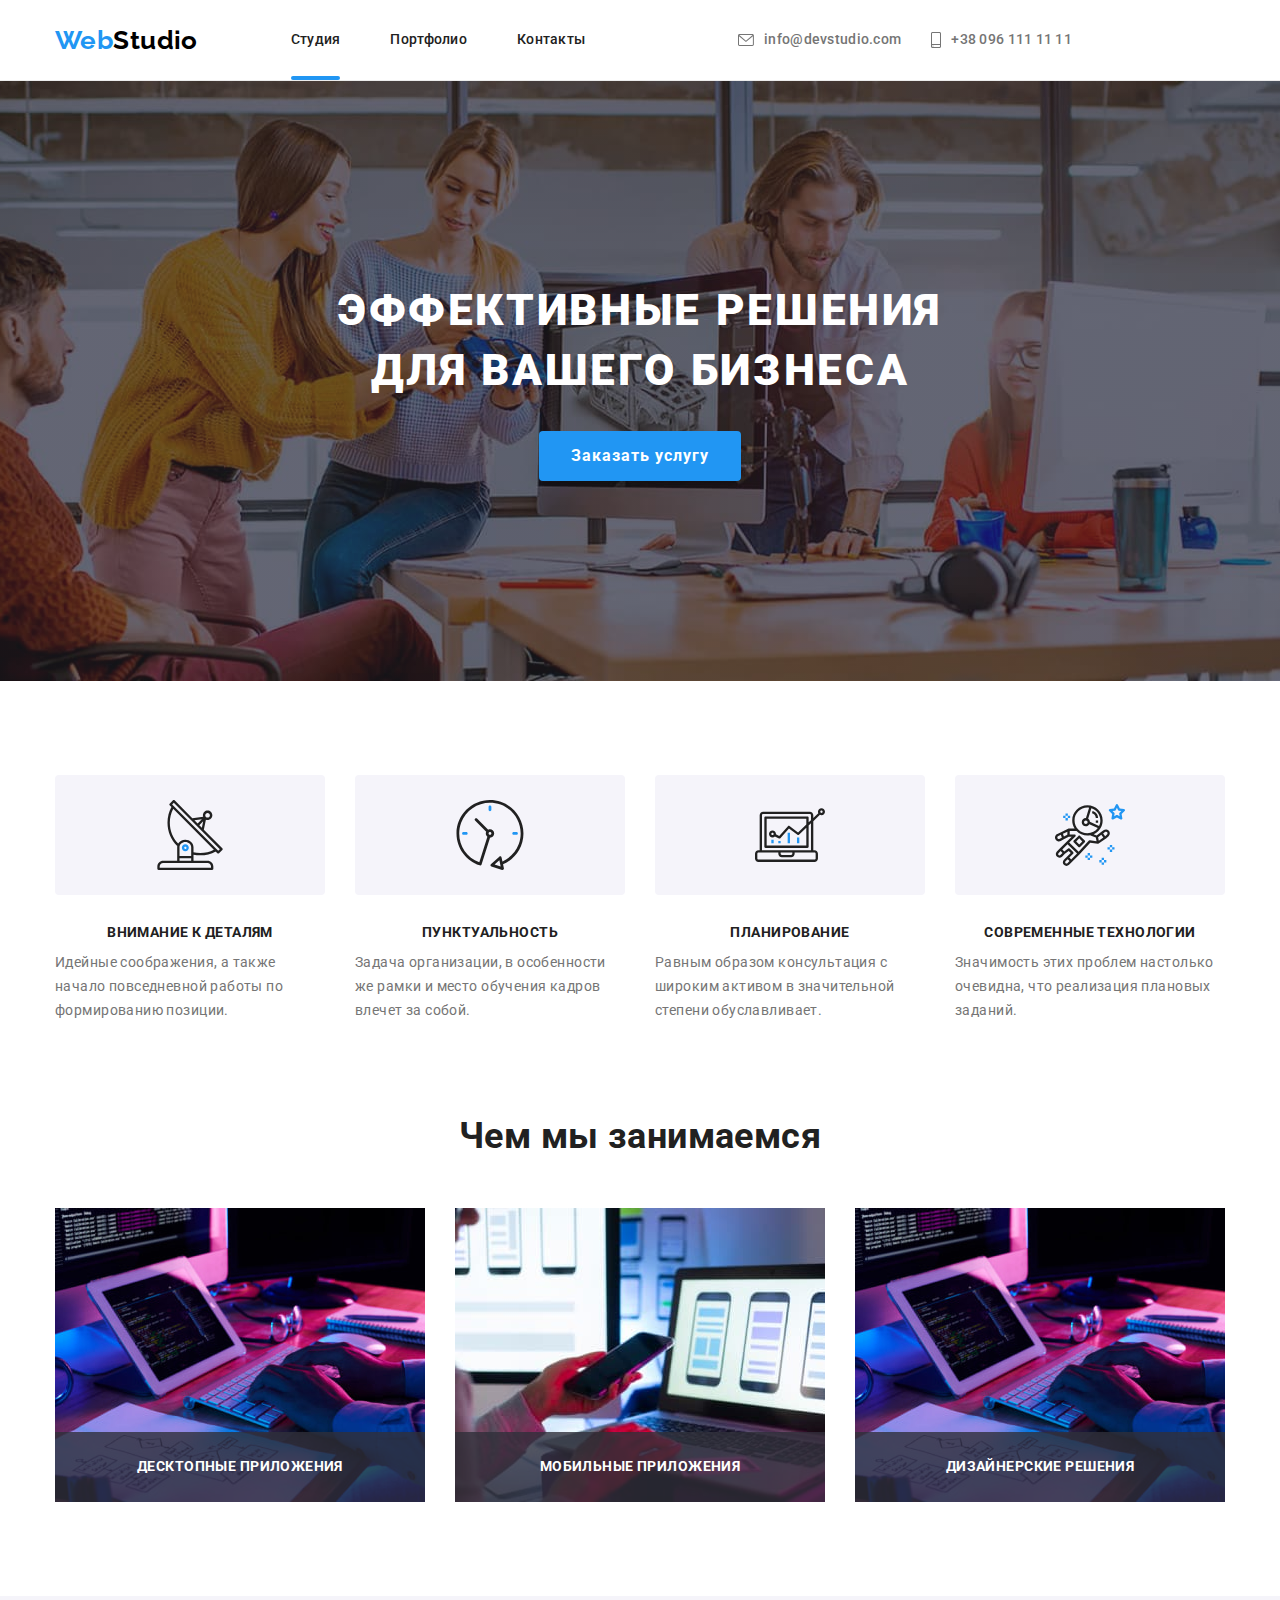
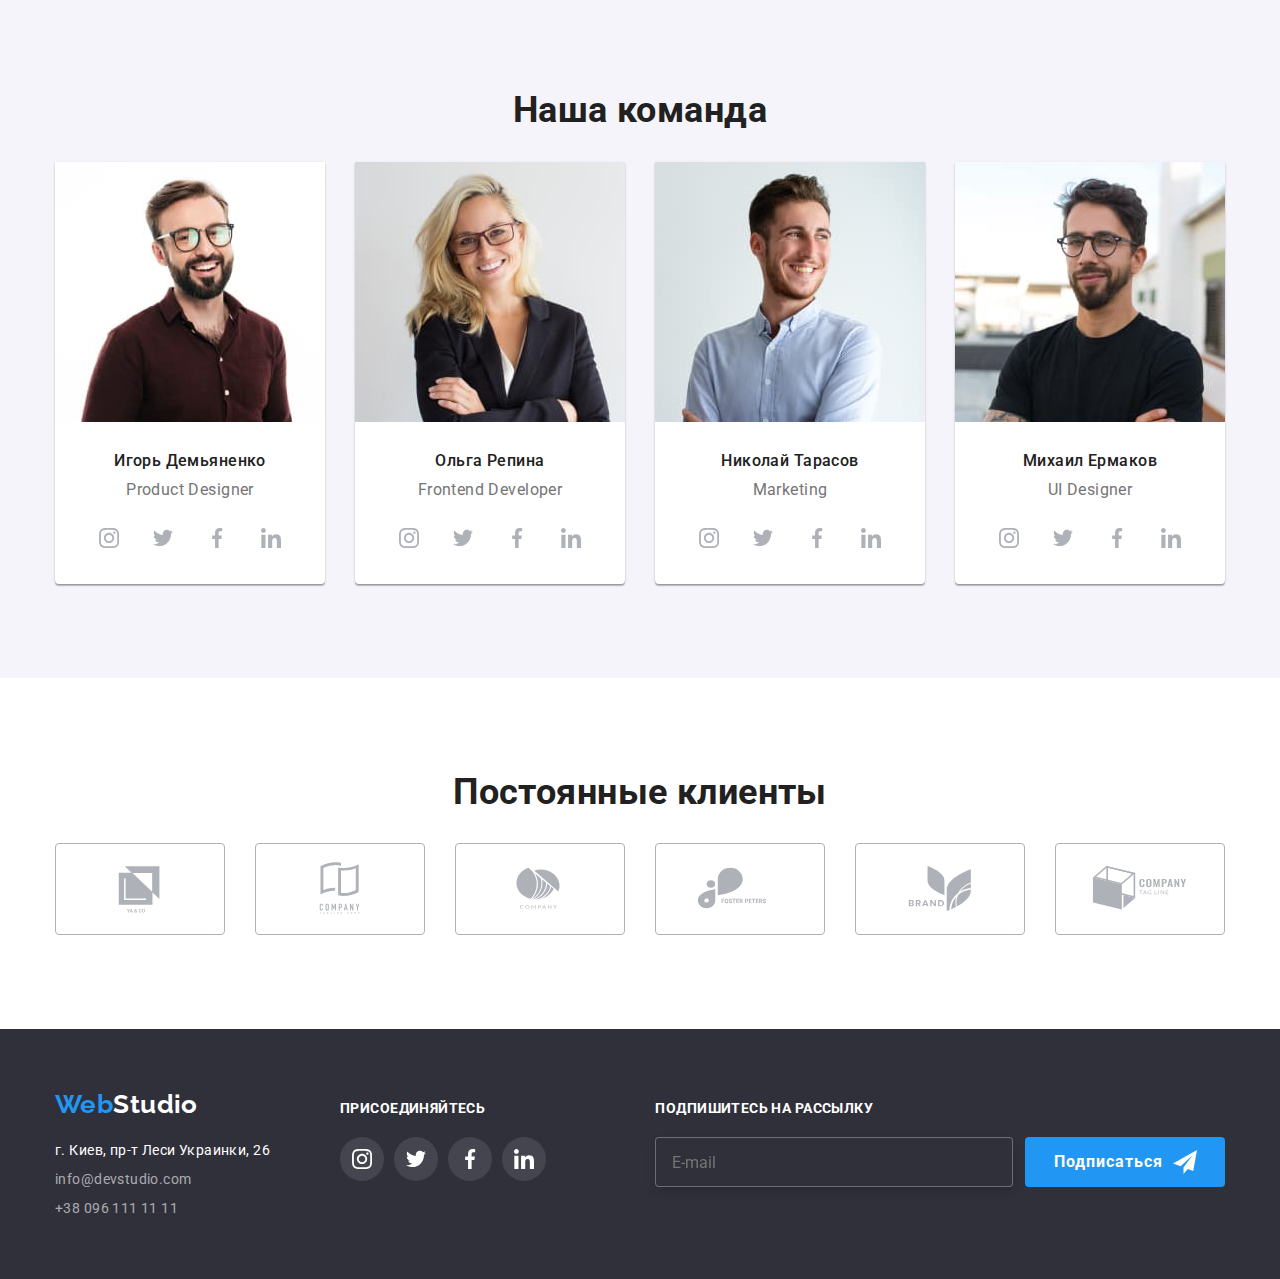
==== commit e62110b6: "after verification" ====
--- a/index.html
+++ b/index.html
@@ -132,12 +132,41 @@
                   <a class="menu__socials-link" href="#">LinkedIn</a>
                 </li>
               </ul>
+
+              <ul class="socials-network">
+                  <li class="socials-network__item">
+                    <a class="socials-network__link" href="#"
+                      ><svg class="socials-network__icon" width="20" height="20">
+                        <use href="./images/icons.svg#instagram"></use></svg
+                    ></a>
+                  </li>
+                  <li class="socials-network__item">
+                    <a class="socials-network__link" href="#">
+                      <svg class="socials-network__icon" width="20" height="20">
+                        <use href="./images/icons.svg#twitter"></use>
+                      </svg>
+                    </a>
+                  </li>
+                  <li class="socials-network__item">
+                    <a class="socials-network__link" href="#">
+                      <svg class="socials-network__icon" width="20" height="20">
+                        <use href="./images/icons.svg#facebook"></use>
+                      </svg>
+                    </a>
+                  </li>
+                  <li class="socials-network__item">
+                    <a class="team__socials-network-link socials-network__link" href="#">
+                      <svg class="socials-network__icon  " width="20" height="20">
+                        <use href="./images/icons.svg#linkedin"></use>
+                      </svg>
+                    </a>
+                  </li>
+                </ul>
+
             </div>
           </div>
         </div>
       </div>
-
-       
 
     </header>
 
@@ -688,9 +717,8 @@
               checked
               id="checkbox"
             />
-            <span class="modal__checkbox-custom"></span>
-            Соглашаюсь с рассылкой и принимаю
-            <a class="modal__agreement-link" href="">Условия договора</a>
+            <span class="modal__checkbox-custom"></span><span>Соглашаюсь с рассылкой и принимаю
+              <a class="modal__agreement-link" href=""> Условия договора</a></span>
           </label>
           <button class="modal__btn-submit button" type="submit">Отправить</button>
         </form>
--- a/css/main.min.css
+++ b/css/main.min.css
@@ -1 +1 @@
-:root{--dominant-color: #2196f3;--title-color: #212121;--text-color: #757575;--icon-color: #afb1b8;--footer-translucent-text: rgba(255, 255, 255, 0.6);--white-dominant-color: #ffffff;--black-dominant-theme: #000000;--portfolio-background: #e5e5e5;--hero-background: #c4c4c4;--gradient-color: rgba(47, 48, 58, 0.4);--team-section-background: #F5F4FA;--footer-backgraund: #2f303a;--footer-socials-backgraund: rgba(255, 255, 255, 0.1);--subscription-field-border: rgba(255, 255, 255, 0.3);--subscription-box-shadow: rgba(0, 0, 0, 0.15);--activities-cover-color: rgba(47, 48, 58, 0.8);--overlay-backgraund-color: rgba(33, 150, 243, 0.9);--card-set-box-shadow-first-layer: rgba(0, 0, 0, 0.12);--card-set-box-shadow-second-layer: rgba(0, 0, 0, 0.06);--card-set-box-shadow-third-layer: rgba(0, 0, 0, 0.16);--card-set-border-color: #eeeeee;--backdrop-overlay-color: rgba(0, 0, 0, 0.2);--modal-border-color: rgba(33, 33, 33, 0.2);--modal-close-btn-border-color: rgba(0, 0, 0, 0.1);--modal-btn-box-shadow-color:rgba(0, 0, 0, 0.15)}body{font-family:"Roboto","Verdana","Tahoma",sans-serif;font-size:14px;background-color:var(--white-dominant-color);letter-spacing:.03em;color:var(--title-color)}.container{max-width:480px;padding:0 15px;margin-left:auto;margin-right:auto}@media screen and (min-width: 768px){.container{max-width:768px}}@media screen and (min-width: 1200px){.container{max-width:1200px}}html{-webkit-box-sizing:border-box;box-sizing:border-box}*,*::after,*::before{-webkit-box-sizing:inherit;box-sizing:inherit}p,h1,h2,h3,h4,h5,h6{margin-top:0px;margin-bottom:0px}ul{list-style:none;padding:0;margin:0}img{display:block;max-width:100%;height:auto}a{text-decoration:none;display:block}.visually-hidden{position:absolute;width:1px;height:1px;margin:-1px;border:0;padding:0;white-space:nowrap;-webkit-clip-path:inset(100%);clip-path:inset(100%);clip:rect(0 0 0 0);overflow:hidden}.nav-link,.header__nav-link{font-weight:500;line-height:1.14;letter-spacing:.02em;color:var(--title-color)}.activities__sub-title,.benefits__decoration,.modal__checkbox-label,.modal__btn-close,.clients-card__link,.socials-network__link{display:-webkit-box;display:-ms-flexbox;display:flex;-webkit-box-align:center;-ms-flex-align:center;align-items:center;-webkit-box-pack:center;-ms-flex-pack:center;justify-content:center}.logo,.footer__logo,.header__logo{font-family:"Raleway";font-weight:700;font-size:24px;line-height:1.16}@media(min-width: 1200px){.logo,.footer__logo,.header__logo{font-size:26px;line-height:1.19}}.logo--accent{color:var(--dominant-color)}.contacts-link{display:-webkit-box;display:-ms-flexbox;display:flex;-webkit-box-align:center;-ms-flex-align:center;align-items:center;font-size:12px;font-weight:500;line-height:1.14;letter-spacing:.02em;color:var(--text-color);-webkit-transition:color 250ms cubic-bezier(0.4, 0, 0.2, 1);transition:color 250ms cubic-bezier(0.4, 0, 0.2, 1)}@media screen and (min-width: 1200px){.contacts-link{font-size:14px;line-height:1.14}}.contacts-link__icon-mail{width:14px;height:10px}@media screen and (min-width: 768px){.contacts-link__icon-mail{width:16px;height:12px}}.contacts-link__icon-tel{width:10px;height:14px}@media screen and (min-width: 768px){.contacts-link__icon-tel{width:10px;height:16px}}.contacts-link:hover,.contacts-link:focus{color:var(--dominant-color)}.contacts-link:hover .contacts-link__icon-mail,.contacts-link:hover .contacts-link__icon-tel,.contacts-link:focus .contacts-link__icon-mail,.contacts-link:focus .contacts-link__icon-tel{fill:var(--dominant-color)}.main-title,.hero__title{display:block;font-weight:900;letter-spacing:.06em;text-transform:uppercase}.section-title,.clients__title,.team__title{font-weight:700;font-size:28px;line-height:1.17;color:var(--title-color)}@media(min-width: 1200px){.section-title,.clients__title,.team__title{font-size:36px;line-height:1.16}}.section-title-desktop,.activities__title{font-weight:700;font-size:36px;line-height:1.16}.sub-title,.footer__socials-title,.activities__sub-title,.benefits__sub-title,.subscription__label{font-weight:700;line-height:1.14;text-transform:uppercase;font-size:14px}.subscription__btn,.works__filter-btn,.hero__btn{border:none;border-radius:4px;font-family:inherit;font-weight:700;font-size:16px;letter-spacing:.06em;cursor:pointer}.hero__btn{padding:10px 32px;line-height:1.88;color:var(--white-dominant-color);-webkit-box-shadow:0px 4px 4px var(--subscription-box-shadow);box-shadow:0px 4px 4px var(--subscription-box-shadow);background:var(--dominant-color)}.works__filter-btn{padding:6px 22px;font-weight:500;line-height:1.62;color:var(--title-color);background-color:var(--team-section-background);-webkit-transition:color 250ms cubic-bezier(0.4, 0, 0.2, 1),background-color 250ms cubic-bezier(0.4, 0, 0.2, 1),-webkit-box-shadow 250ms cubic-bezier(0.4, 0, 0.2, 1);transition:color 250ms cubic-bezier(0.4, 0, 0.2, 1),background-color 250ms cubic-bezier(0.4, 0, 0.2, 1),-webkit-box-shadow 250ms cubic-bezier(0.4, 0, 0.2, 1);transition:color 250ms cubic-bezier(0.4, 0, 0.2, 1),box-shadow 250ms cubic-bezier(0.4, 0, 0.2, 1),background-color 250ms cubic-bezier(0.4, 0, 0.2, 1);transition:color 250ms cubic-bezier(0.4, 0, 0.2, 1),box-shadow 250ms cubic-bezier(0.4, 0, 0.2, 1),background-color 250ms cubic-bezier(0.4, 0, 0.2, 1),-webkit-box-shadow 250ms cubic-bezier(0.4, 0, 0.2, 1)}.works__filter-btn:hover,.works__filter-btn:focus{color:var(--white-dominant-color);background:var(--dominant-color);-webkit-box-shadow:0px 3px 1px rgba(0,0,0,.1),0px 1px 2px rgba(0,0,0,.08),0px 2px 2px rgba(0,0,0,.12);box-shadow:0px 3px 1px rgba(0,0,0,.1),0px 1px 2px rgba(0,0,0,.08),0px 2px 2px rgba(0,0,0,.12)}.works__filter-btn--active{color:var(--white-dominant-color);background:var(--dominant-color);-webkit-box-shadow:0px 3px 1px rgba(0,0,0,.1),0px 1px 2px rgba(0,0,0,.08),0px 2px 2px rgba(0,0,0,.12);box-shadow:0px 3px 1px rgba(0,0,0,.1),0px 1px 2px rgba(0,0,0,.08),0px 2px 2px rgba(0,0,0,.12)}.subscription__btn{display:-webkit-box;display:-ms-flexbox;display:flex;-webkit-box-align:center;-ms-flex-align:center;align-items:center;background:var(--dominant-color);padding:10px 28px 10px 29px;color:var(--white-dominant-color)}@media(max-width: 1199px){.subscription__btn{margin:0 auto}}.subscription__btn .subscription__btn-icon{margin-left:10px;fill:var(--white-dominant-color)}.team__card{border-radius:0px 0px 4px 4px;background:var(--white-dominant-color);-webkit-box-shadow:0px 1px 3px rgba(0,0,0,.12),0px 1px 1px rgba(0,0,0,.14),0px 2px 1px rgba(0,0,0,.2);box-shadow:0px 1px 3px rgba(0,0,0,.12),0px 1px 1px rgba(0,0,0,.14),0px 2px 1px rgba(0,0,0,.2)}@media(max-width: 767px){.team__card:not(:last-child){margin-bottom:30px}}.team__photo{width:100%}.team__thumb{padding-top:30px;padding-bottom:24px}.team__name{margin-bottom:10px;text-align:center;font-weight:500;font-size:16px;line-height:1.18}.team__position{margin-bottom:16px;text-align:center;font-size:16px;line-height:1.18;color:var(--text-color)}.socials-network{display:-webkit-box;display:-ms-flexbox;display:flex;-webkit-box-pack:center;-ms-flex-pack:center;justify-content:center}.socials-network__item:not(:last-child){margin-right:10px}.socials-network__link{width:44px;height:44px;border-radius:50%;fill:var(--icon-color);-webkit-transition:fill 250ms cubic-bezier(0.4, 0, 0.2, 1),background-color 250ms cubic-bezier(0.4, 0, 0.2, 1);transition:fill 250ms cubic-bezier(0.4, 0, 0.2, 1),background-color 250ms cubic-bezier(0.4, 0, 0.2, 1)}.socials-network__link--white{background-color:var(--footer-socials-backgraund);fill:var(--white-dominant-color)}.socials-network__link:hover,.socials-network__link:focus{background-color:var(--dominant-color);border-radius:50%;fill:var(--white-dominant-color)}.clients-card__link{height:92px;border:1px solid var(--icon-color);border-radius:4px;-webkit-transition:border 250ms cubic-bezier(0.4, 0, 0.2, 1);transition:border 250ms cubic-bezier(0.4, 0, 0.2, 1)}.clients-card__icon{fill:var(--icon-color);-webkit-transition:fill 250ms cubic-bezier(0.4, 0, 0.2, 1);transition:fill 250ms cubic-bezier(0.4, 0, 0.2, 1)}.clients-card__link:hover,.clients-card__link:focus{border:1px solid var(--dominant-color)}.clients-card__link:hover .clients-card__icon,.clients-card__link:focus .clients-card__icon{fill:var(--dominant-color)}.address{font-style:normal;line-height:1.5}@media(max-width: 1199px){.address__list{text-align:center}}@media(max-width: 767px){.address__list{margin-bottom:60px}}.address__list :not(:last-child){margin-bottom:8px}.address__link{color:var(--footer-translucent-text);-webkit-transition:color 250ms cubic-bezier(0.4, 0, 0.2, 1);transition:color 250ms cubic-bezier(0.4, 0, 0.2, 1)}.address__link:hover,.address__link:focus{color:var(--dominant-color)}.address__link--white{color:var(--white-dominant-color)}.subscription{display:block}.subscription__label{color:var(--white-dominant-color);display:block;margin-bottom:20px}@media(max-width: 1199px){.subscription__label{text-align:center}}.subscription__input{width:358px;height:50px;padding:15px 16px;border:1px solid var(--subscription-field-border);border-radius:4px;-webkit-filter:drop-shadow(0px 4px 4px var(--subscription-box-shadow));filter:drop-shadow(0px 4px 4px var(--subscription-box-shadow));background-color:var(--footer-backgraund);outline:none;font-size:16px;line-height:1.25;color:var(--white-dominant-color)}@media(min-width: 1200px){.subscription__input{margin-right:12px}}@media(max-width: 1199px){.subscription__input{margin-bottom:20px}}@media(max-width: 767px){.subscription__input{width:100%}}@media(min-width: 767px)and (max-width: 1199px){.subscription__input{width:450px;display:-webkit-box;display:-ms-flexbox;display:flex;margin-right:auto;margin-left:auto}}@media(min-width: 1199px){.subscription__container{display:-webkit-box;display:-ms-flexbox;display:flex}}.works__cards-link{-webkit-box-shadow:none;box-shadow:none;-webkit-transition:-webkit-box-shadow 250ms cubic-bezier(0.4, 0, 0.2, 1);transition:-webkit-box-shadow 250ms cubic-bezier(0.4, 0, 0.2, 1);transition:box-shadow 250ms cubic-bezier(0.4, 0, 0.2, 1);transition:box-shadow 250ms cubic-bezier(0.4, 0, 0.2, 1), -webkit-box-shadow 250ms cubic-bezier(0.4, 0, 0.2, 1)}.works__cards-img-case{overflow:hidden;position:relative}.works__overlay{position:absolute;top:0;left:0;padding:63px 24px;width:100%;height:100%;background-color:var(--overlay-backgraund-color);-webkit-transform:translateY(101%);transform:translateY(101%);-webkit-transition:-webkit-transform 250ms cubic-bezier(0.4, 0, 0.2, 1);transition:-webkit-transform 250ms cubic-bezier(0.4, 0, 0.2, 1);transition:transform 250ms cubic-bezier(0.4, 0, 0.2, 1);transition:transform 250ms cubic-bezier(0.4, 0, 0.2, 1), -webkit-transform 250ms cubic-bezier(0.4, 0, 0.2, 1)}.works__overlay-text{font-size:18px;line-height:1.56;color:var(--white-dominant-color)}.works__cards-link:hover,.works__cards-linkk:focus{-webkit-box-shadow:0px 1px 1px var(--card-set-box-shadow-first-layer),0px 4px 4px var(--card-set-box-shadow-second-layer),1px 4px 6px var(--card-set-box-shadow-third-layer);box-shadow:0px 1px 1px var(--card-set-box-shadow-first-layer),0px 4px 4px var(--card-set-box-shadow-second-layer),1px 4px 6px var(--card-set-box-shadow-third-layer)}.works__cards-link:hover .works__overlay,.works__cards-linkk:focus .works__overlay{-webkit-transform:translateY(0%);transform:translateY(0%)}.works__cards-thumb{padding-top:20px;padding-bottom:19px;padding-left:24px;border-right:1px solid var(--card-set-border-color);border-bottom:1px solid var(--card-set-border-color);border-left:1px solid var(--card-set-border-color)}.works__cards-title{margin-bottom:4px;font-weight:700;font-size:18px;line-height:2;letter-spacing:.06em;color:var(--title-color)}.works__cards-text{font-size:16px;line-height:1.88;color:var(--text-color)}.backdrop.is-hidden .modal{-webkit-transform:translate(-50%, -50%) scale(0.75);transform:translate(-50%, -50%) scale(0.75)}.modal{position:absolute;top:50%;left:50%;width:528px;height:581px;padding:40px;background-color:var(--white-dominant-color);-webkit-box-shadow:0px 1px 3px var(--card-set-box-shadow-first-layer),0px 1px 1px rgba(0,0,0,.14),0px 2px 1px var(--backdrop-overlay-color);box-shadow:0px 1px 3px var(--card-set-box-shadow-first-layer),0px 1px 1px rgba(0,0,0,.14),0px 2px 1px var(--backdrop-overlay-color);border-radius:4px;-webkit-transform:translate(-50%, -50%) scale(1);transform:translate(-50%, -50%) scale(1);-webkit-transition:-webkit-transform 250ms cubic-bezier(0.4, 0, 0.2, 1);transition:-webkit-transform 250ms cubic-bezier(0.4, 0, 0.2, 1);transition:transform 250ms cubic-bezier(0.4, 0, 0.2, 1);transition:transform 250ms cubic-bezier(0.4, 0, 0.2, 1), -webkit-transform 250ms cubic-bezier(0.4, 0, 0.2, 1)}.modal__btn-close{position:absolute;top:7px;right:8px;height:30px;width:30px;border:1px solid var(--modal-close-btn-border-color);background-color:var(--white-dominant-color);border-radius:50%;fill:var(--black-dominant-theme);-webkit-transition:fill 250ms cubic-bezier(0.4, 0, 0.2, 1);transition:fill 250ms cubic-bezier(0.4, 0, 0.2, 1)}.modal__btn-close:hover,.modal__btn-close:focus{fill:var(--dominant-color)}.modal__title{margin-bottom:12px;font-weight:700;font-size:20px;line-height:1.15;text-align:center}.modal__comment-field-label,.modal__input-name-label,.modal__input-phone-label,.modal__input-mail-label{display:block;margin-bottom:4px;font-size:12px;line-height:1.16;letter-spacing:.01em;color:var(--text-color)}.modal__input-mail-container,.modal__input-phone-container,.modal__input-name-container{position:relative;margin-bottom:10px}.modal__input-phone-field,.modal__input-mail-field,.modal__input-name-field{width:100%;height:40px;padding:12px 42px 12px 42px;border:1px solid var(--modal-border-color);border-radius:4px;outline:none;-webkit-transition:border-color 250ms cubic-bezier(0.4, 0, 0.2, 1);transition:border-color 250ms cubic-bezier(0.4, 0, 0.2, 1)}.modal__comment-field-input{display:block;width:100%;height:120px;padding:12px 16px;margin-bottom:20px;resize:none;border:1px solid var(--modal-border-color);border-radius:4px;outline:none;-webkit-transition:border-color 250ms cubic-bezier(0.4, 0, 0.2, 1);transition:border-color 250ms cubic-bezier(0.4, 0, 0.2, 1)}.modal__comment-field-input:focus,.modal__input-phone-field:focus,.modal__input-mail-field:focus,.modal__input-name-field:focus{border-color:var(--dominant-color)}.modal__input-phone-field:focus+.modal-icon,.modal__input-mail-field:focus+.modal-icon,.modal__input-name-field:focus+.modal-icon{fill:var(--dominant-color)}.modal__checkbox-label{width:100%;margin-bottom:30px;line-height:1.71}.modal__checkbox-custom{display:block;width:16px;height:15px;border:2px solid var(--title-color);border-radius:3px;margin-right:7px}.modal__checkbox-default:checked+.modal__checkbox-custom{background-color:var(--dominant-color);border:none;background-image:url(../images/check-on.svg)}.modal__agreement-link{display:inline-block;text-decoration:underline;color:var(--dominant-color)}.modal__btn-submit{display:-webkit-box;display:-ms-flexbox;display:flex;margin-left:auto;margin-right:auto;padding:10px 55px}.modal-icon{position:absolute;top:11px;left:12px;-webkit-transition:fill 250ms cubic-bezier(0.4, 0, 0.2, 1);transition:fill 250ms cubic-bezier(0.4, 0, 0.2, 1)}.menu__container{position:fixed;top:0;left:0;width:100vw;height:100vh;background-color:var(--white-dominant-color);-webkit-transform:translateX(100%);transform:translateX(100%);-webkit-transition:-webkit-transform 250ms cubic-bezier(0.4, 0, 0.2, 1);transition:-webkit-transform 250ms cubic-bezier(0.4, 0, 0.2, 1);transition:transform 250ms cubic-bezier(0.4, 0, 0.2, 1);transition:transform 250ms cubic-bezier(0.4, 0, 0.2, 1), -webkit-transform 250ms cubic-bezier(0.4, 0, 0.2, 1)}.menu__container.is-open{-webkit-transform:translateX(0);transform:translateX(0)}.menu__inner{position:relative;padding:48px 40px;margin-left:auto;margin-right:auto;max-width:480px;height:100vh}.menu__btn-open{position:absolute;top:10px;right:15px}@media(min-width: 768px){.menu__btn-open{display:none}}.menu__btn-close{position:absolute;top:10px;right:15px}.menu__btn-open,.menu__btn-close{padding:0;border:none;background-color:rgba(0,0,0,0);fill:var(--black-dominant-theme);-webkit-transition:fill 250ms cubic-bezier(0.4, 0, 0.2, 1);transition:fill 250ms cubic-bezier(0.4, 0, 0.2, 1)}.menu__btn-open:hover,.menu__btn-close:hover{fill:var(--dominant-color)}.menu__nav-list{margin-bottom:302px}.menu__nav-item:not(:last-child){margin-bottom:32px}.menu__nav-link{font-weight:500;font-size:40px;line-height:1.17;letter-spacing:.02em;color:var(--title-color)}.menu__nav-link--current{color:var(--dominant-color)}.menu__contacts-list{margin-bottom:64px}.menu__contacts-item:not(:last-child){margin-bottom:32px}.menu__contacts-link{font-weight:500;font-size:24px;line-height:1.16;letter-spacing:.02em;color:var(--text-color)}.menu__contacts-link--large{font-weight:500;font-size:34px;line-height:1.17;letter-spacing:.02em;color:var(--dominant-color)}.menu__socials-list{display:-webkit-box;display:-ms-flexbox;display:flex;-ms-flex-wrap:wrap;flex-wrap:wrap}.menu__socials-link{font-weight:500;font-size:18px;line-height:1.22;letter-spacing:.02em;color:var(--dominant-color)}.menu__socials-item:not(:last-child){padding-right:10px;border-right:1px solid var(--modal-border-color)}.menu__socials-item:not(:first-child){padding-left:10px}.section{padding-top:60px;padding-bottom:60px}@media(min-width: 1200px){.section{padding-top:94px;padding-bottom:94px}}.header{border-bottom:1px solid #ececec}.header__container{position:relative}@media screen and (min-width: 768px){.header__container{display:-webkit-box;display:-ms-flexbox;display:flex;-webkit-box-pack:justify;-ms-flex-pack:justify;justify-content:space-between}}@media(min-width: 768px){.header__nav-inner{display:-webkit-box;display:-ms-flexbox;display:flex;-webkit-box-pack:justify;-ms-flex-pack:justify;justify-content:space-between;-webkit-box-align:center;-ms-flex-align:center;align-items:center}}.header__logo{padding-top:16px;padding-bottom:16px;color:var(--black-dominant-theme)}@media(min-width: 768px){.header__logo{margin-right:88px}}@media(min-width: 1200px){.header__logo{margin-right:93px;font-size:26px;line-height:1.19}}.header__nav-list{display:none}@media screen and (min-width: 768px){.header__nav-list{display:-webkit-box;display:-ms-flexbox;display:flex;gap:50px;-webkit-box-pack:justify;-ms-flex-pack:justify;justify-content:space-between;-webkit-box-align:center;-ms-flex-align:center;align-items:center}}.header__nav-link{position:relative;padding:32px 0;-webkit-transition:color 250ms cubic-bezier(0.4, 0, 0.2, 1);transition:color 250ms cubic-bezier(0.4, 0, 0.2, 1)}.header__nav-link:hover{color:var(--dominant-color)}.header__nav-link--current::after{content:"";position:absolute;left:0;bottom:0;width:100%;height:4px;background-color:var(--dominant-color);border-radius:2px}.header__contacts-list{display:none}@media screen and (min-width: 768px)and (max-width: 1199px){.header__contacts-list{display:-webkit-box;display:-ms-flexbox;display:flex;-webkit-box-orient:vertical;-webkit-box-direction:normal;-ms-flex-direction:column;flex-direction:column;-webkit-box-pack:center;-ms-flex-pack:center;justify-content:center;gap:10px}}@media screen and (min-width: 1200px){.header__contacts-list{display:-webkit-box;display:-ms-flexbox;display:flex;-webkit-box-align:center;-ms-flex-align:center;align-items:center;gap:30px}}.header__contacts-icon{margin-right:8px;fill:var(--text-color);-webkit-transition:fill 250ms cubic-bezier(0.4, 0, 0.2, 1);transition:fill 250ms cubic-bezier(0.4, 0, 0.2, 1)}@media screen and (min-width: 768px){.header__contacts-icon{margin-right:10px}}.hero{text-align:center;margin-right:auto;margin-left:auto;padding-top:118px;padding-bottom:118px;background-position:center;background-color:var(--background-hero-color);background-image:-webkit-gradient(linear, left top, right top, from(var(--gradient-color)), to(var(--gradient-color))),url("../images/hero-img/mobile-hero-@1x.jpg");background-image:linear-gradient(to right, var(--gradient-color), var(--gradient-color)),url("../images/hero-img/mobile-hero-@1x.jpg");background-repeat:no-repeat;background-size:cover}@media(min-device-pixel-ratio: 2),(-webkit-min-device-pixel-ratio: 2),(min-resolution: 192dpi),(min-resolution: 2dppx){.hero{background-image:-webkit-gradient(linear, left top, right top, from(var(--gradient-color)), to(var(--gradient-color))),url("../images/hero-img/mobile-hero-@2x.jpg");background-image:linear-gradient(to right, var(--gradient-color), var(--gradient-color)),url("../images/hero-img/mobile-hero-@2x.jpg")}}@media(min-width: 768px){.hero{background-image:-webkit-gradient(linear, left top, right top, from(var(--gradient-color)), to(var(--gradient-color))),url("../images/hero-img/tablet-hero-@1x.jpg");background-image:linear-gradient(to right, var(--gradient-color), var(--gradient-color)),url("../images/hero-img/tablet-hero-@1x.jpg")}}@media(min-width: 768px)and (min-device-pixel-ratio: 2),(min-width: 768px)and (-webkit-min-device-pixel-ratio: 2),(min-width: 768px)and (min-resolution: 192dpi),(min-width: 768px)and (min-resolution: 2dppx){.hero{background-image:-webkit-gradient(linear, left top, right top, from(var(--gradient-color)), to(var(--gradient-color))),url("../images/hero-img/tablet-hero-@2x.jpg");background-image:linear-gradient(to right, var(--gradient-color), var(--gradient-color)),url("../images/hero-img/tablet-hero-@2x.jpg")}}@media(min-width: 1200px){.hero{background-image:-webkit-gradient(linear, left top, right top, from(var(--gradient-color)), to(var(--gradient-color))),url("../images/hero-img/desktop-hero-@1x.jpg");background-image:linear-gradient(to right, var(--gradient-color), var(--gradient-color)),url("../images/hero-img/desktop-hero-@1x.jpg");padding:200px}}@media(min-width: 1200px)and (min-device-pixel-ratio: 2),(min-width: 1200px)and (-webkit-min-device-pixel-ratio: 2),(min-width: 1200px)and (min-resolution: 192dpi),(min-width: 1200px)and (min-resolution: 2dppx){.hero{background-image:-webkit-gradient(linear, left top, right top, from(var(--gradient-color)), to(var(--gradient-color))),url("../images/hero-img/desktop-hero-@2x.jpg");background-image:linear-gradient(to right, var(--gradient-color), var(--gradient-color)),url("../images/hero-img/desktop-hero-@2x.jpg")}}.hero__title{margin-bottom:30px;margin-left:auto;margin-right:auto;color:var(--white-dominant-color);font-size:26px;line-height:1.61}@media(min-width: 768px)and (max-width: 1199px){.hero__title{max-width:360px}}@media(min-width: 1200px){.hero__title{max-width:696px;font-size:44px;line-height:1.36}}@media(min-width: 768px){.benefits__list{display:-webkit-box;display:-ms-flexbox;display:flex;-ms-flex-wrap:wrap;flex-wrap:wrap;gap:30px}}@media(max-width: 767px){.benefits__item{width:100%;margin-bottom:30px}}@media(min-width: 768px){.benefits__item{width:354px}}@media(min-width: 1200px){.benefits__item{width:270px}}.benefits__decoration{margin-bottom:30px;background-color:var(--team-section-background);border-radius:4px;height:120px}.benefits__sub-title{margin-bottom:10px;text-align:center}.benefits__text{line-height:1.71;letter-spacing:.04;color:var(--text-color)}.activities{display:none;padding-top:0px}@media(min-width: 1200px){.activities{display:block}}.activities__title{margin-bottom:50px;text-align:center}.activities__list{display:-webkit-box;display:-ms-flexbox;display:flex;-webkit-box-pack:justify;-ms-flex-pack:justify;justify-content:space-between}.activities__cover{position:relative}.activities__sub-title{position:absolute;bottom:0;width:100%;height:70px;color:var(--white-dominant-color);background-color:var(--activities-cover-color)}.team{background-color:var(--team-section-background)}.team__title{margin-bottom:30px;text-align:center}@media(min-width: 768px){.team__list{display:-webkit-box;display:-ms-flexbox;display:flex;-ms-flex-wrap:wrap;flex-wrap:wrap;gap:30px}}.clients__title{text-align:center;margin-bottom:30px}.clients__list{display:-webkit-box;display:-ms-flexbox;display:flex;-ms-flex-wrap:wrap;flex-wrap:wrap;gap:30px}.clients__item{-ms-flex-preferred-size:calc((100% - 30px)/2);flex-basis:calc((100% - 30px)/2)}@media(min-width: 768px){.clients__item{-ms-flex-preferred-size:calc((100% - 60px)/3);flex-basis:calc((100% - 60px)/3)}}@media(min-width: 1200px){.clients__item{-ms-flex-preferred-size:calc((100% - 150px)/6);flex-basis:calc((100% - 150px)/6)}}.footer{background-color:var(--footer-backgraund)}@media(min-width: 1200px){.footer__inner{display:-webkit-box;display:-ms-flexbox;display:flex;-webkit-box-align:baseline;-ms-flex-align:baseline;align-items:baseline;-webkit-box-pack:justify;-ms-flex-pack:justify;justify-content:space-between}}@media(min-width: 768px)and (max-width: 1199px){.footer__contacts-socials-inner{margin-right:89px;margin-bottom:60px;margin-left:76px;-webkit-box-pack:justify;-ms-flex-pack:justify;justify-content:space-between}}@media(min-width: 768px){.footer__contacts-socials-inner{display:-webkit-box;display:-ms-flexbox;display:flex;-webkit-box-align:baseline;-ms-flex-align:baseline;align-items:baseline}}@media(max-width: 767px){.footer__socials-inner,.footer__contacts-inner{margin-bottom:60px}}@media(min-width: 1200px){.footer__contacts-inner{margin-right:70px}}.footer__logo{margin-bottom:20px;color:var(--white-dominant-color)}@media(max-width: 1199px){.footer__logo{text-align:center}}.footer__socials-title{margin-bottom:20px;color:var(--white-dominant-color)}@media(max-width: 1199px){.footer__socials-title{text-align:center}}.works__filter-list{display:-webkit-box;display:-ms-flexbox;display:flex;margin-bottom:50px;-ms-flex-wrap:wrap;flex-wrap:wrap;gap:8px;-webkit-box-pack:center;-ms-flex-pack:center;justify-content:center}@media(max-width: 767px){.works__filter-list{-webkit-box-pack:start;-ms-flex-pack:start;justify-content:start}}.works__cards-list{display:-webkit-box;display:-ms-flexbox;display:flex;-ms-flex-wrap:wrap;flex-wrap:wrap;gap:30px}.backdrop{position:fixed;top:0;left:0;width:100%;height:100%;background-color:var(--backdrop-overlay-color);visibility:visible;opacity:1;-webkit-transition-property:opacity,visibility;transition-property:opacity,visibility;-webkit-transition-duration:250ms;transition-duration:250ms;-webkit-transition-timing-function:cubic-bezier(0.4, 0, 0.2, 1);transition-timing-function:cubic-bezier(0.4, 0, 0.2, 1)}.backdrop.is-hidden{opacity:0;visibility:hidden}/*# sourceMappingURL=main.min.css.map */+:root{--dominant-color: #2196f3;--title-color: #212121;--text-color: #757575;--icon-color: #afb1b8;--footer-translucent-text: rgba(255, 255, 255, 0.6);--white-dominant-color: #ffffff;--black-dominant-theme: #000000;--portfolio-background: #e5e5e5;--hero-background: #c4c4c4;--gradient-color: rgba(47, 48, 58, 0.4);--team-section-background: #F5F4FA;--footer-backgraund: #2f303a;--footer-socials-backgraund: rgba(255, 255, 255, 0.1);--subscription-field-border: rgba(255, 255, 255, 0.3);--subscription-box-shadow: rgba(0, 0, 0, 0.15);--activities-cover-color: rgba(47, 48, 58, 0.8);--overlay-backgraund-color: rgba(33, 150, 243, 0.9);--card-set-box-shadow-first-layer: rgba(0, 0, 0, 0.12);--card-set-box-shadow-second-layer: rgba(0, 0, 0, 0.06);--card-set-box-shadow-third-layer: rgba(0, 0, 0, 0.16);--card-set-border-color: #eeeeee;--backdrop-overlay-color: rgba(0, 0, 0, 0.2);--modal-border-color: rgba(33, 33, 33, 0.2);--modal-close-btn-border-color: rgba(0, 0, 0, 0.1);--modal-btn-box-shadow-color:rgba(0, 0, 0, 0.15)}body{font-family:"Roboto","Verdana","Tahoma",sans-serif;font-size:14px;background-color:var(--white-dominant-color);letter-spacing:.03em;color:var(--title-color)}.container{max-width:480px;padding:0 15px;margin-left:auto;margin-right:auto}@media screen and (min-width: 768px){.container{max-width:768px}}@media screen and (min-width: 1200px){.container{max-width:1200px}}html{-webkit-box-sizing:border-box;box-sizing:border-box}*,*::after,*::before{-webkit-box-sizing:inherit;box-sizing:inherit}p,h1,h2,h3,h4,h5,h6{margin-top:0px;margin-bottom:0px}ul{list-style:none;padding:0;margin:0}img{display:block;max-width:100%;height:auto}a{text-decoration:none;display:block}.visually-hidden{position:absolute;width:1px;height:1px;margin:-1px;border:0;padding:0;white-space:nowrap;-webkit-clip-path:inset(100%);clip-path:inset(100%);clip:rect(0 0 0 0);overflow:hidden}.nav-link,.header__nav-link{font-weight:500;line-height:1.14;letter-spacing:.02em;color:var(--title-color)}.activities__sub-title,.benefits__decoration,.modal__checkbox-label,.modal__btn-close,.clients-card__link,.socials-network__link{display:-webkit-box;display:-ms-flexbox;display:flex;-webkit-box-align:center;-ms-flex-align:center;align-items:center;-webkit-box-pack:center;-ms-flex-pack:center;justify-content:center}.logo,.footer__logo,.header__logo{font-family:"Raleway";font-weight:700;font-size:24px;line-height:1.16}@media(min-width: 1200px){.logo,.footer__logo,.header__logo{font-size:26px;line-height:1.19}}.logo--accent{color:var(--dominant-color)}.contacts-link{display:-webkit-box;display:-ms-flexbox;display:flex;-webkit-box-align:center;-ms-flex-align:center;align-items:center;font-size:12px;font-weight:500;line-height:1.14;letter-spacing:.02em;color:var(--text-color);-webkit-transition:color 250ms cubic-bezier(0.4, 0, 0.2, 1);transition:color 250ms cubic-bezier(0.4, 0, 0.2, 1)}@media screen and (min-width: 1200px){.contacts-link{font-size:14px;line-height:1.14}}.contacts-link__icon-mail{width:14px;height:10px}@media screen and (min-width: 768px){.contacts-link__icon-mail{width:16px;height:12px}}.contacts-link__icon-tel{width:10px;height:14px}@media screen and (min-width: 768px){.contacts-link__icon-tel{width:10px;height:16px}}.contacts-link:hover,.contacts-link:focus{color:var(--dominant-color)}.contacts-link:hover .contacts-link__icon-mail,.contacts-link:hover .contacts-link__icon-tel,.contacts-link:focus .contacts-link__icon-mail,.contacts-link:focus .contacts-link__icon-tel{fill:var(--dominant-color)}.main-title,.hero__title{display:block;font-weight:900;letter-spacing:.06em;text-transform:uppercase}.section-title,.clients__title,.team__title{font-weight:700;font-size:28px;line-height:1.17;color:var(--title-color)}@media(min-width: 1200px){.section-title,.clients__title,.team__title{font-size:36px;line-height:1.16}}.section-title-desktop,.activities__title{font-weight:700;font-size:36px;line-height:1.16}.sub-title,.footer__socials-title,.activities__sub-title,.benefits__sub-title,.subscription__label{font-weight:700;line-height:1.14;text-transform:uppercase;font-size:14px}.modal__btn-submit,.subscription__btn,.works__filter-btn,.hero__btn{border:none;border-radius:4px;font-family:inherit;font-weight:700;font-size:16px;letter-spacing:.06em;cursor:pointer}.hero__btn{padding:10px 32px;line-height:1.88;color:var(--white-dominant-color);-webkit-box-shadow:0px 4px 4px var(--subscription-box-shadow);box-shadow:0px 4px 4px var(--subscription-box-shadow);background:var(--dominant-color)}.works__filter-btn{padding:6px 22px;font-weight:500;line-height:1.62;color:var(--title-color);background-color:var(--team-section-background);-webkit-transition:color 250ms cubic-bezier(0.4, 0, 0.2, 1),background-color 250ms cubic-bezier(0.4, 0, 0.2, 1),-webkit-box-shadow 250ms cubic-bezier(0.4, 0, 0.2, 1);transition:color 250ms cubic-bezier(0.4, 0, 0.2, 1),background-color 250ms cubic-bezier(0.4, 0, 0.2, 1),-webkit-box-shadow 250ms cubic-bezier(0.4, 0, 0.2, 1);transition:color 250ms cubic-bezier(0.4, 0, 0.2, 1),box-shadow 250ms cubic-bezier(0.4, 0, 0.2, 1),background-color 250ms cubic-bezier(0.4, 0, 0.2, 1);transition:color 250ms cubic-bezier(0.4, 0, 0.2, 1),box-shadow 250ms cubic-bezier(0.4, 0, 0.2, 1),background-color 250ms cubic-bezier(0.4, 0, 0.2, 1),-webkit-box-shadow 250ms cubic-bezier(0.4, 0, 0.2, 1)}.works__filter-btn:hover,.works__filter-btn:focus{color:var(--white-dominant-color);background:var(--dominant-color);-webkit-box-shadow:0px 3px 1px rgba(0,0,0,.1),0px 1px 2px rgba(0,0,0,.08),0px 2px 2px rgba(0,0,0,.12);box-shadow:0px 3px 1px rgba(0,0,0,.1),0px 1px 2px rgba(0,0,0,.08),0px 2px 2px rgba(0,0,0,.12)}.works__filter-btn--active{color:var(--white-dominant-color);background:var(--dominant-color);-webkit-box-shadow:0px 3px 1px rgba(0,0,0,.1),0px 1px 2px rgba(0,0,0,.08),0px 2px 2px rgba(0,0,0,.12);box-shadow:0px 3px 1px rgba(0,0,0,.1),0px 1px 2px rgba(0,0,0,.08),0px 2px 2px rgba(0,0,0,.12)}.subscription__btn{display:-webkit-box;display:-ms-flexbox;display:flex;-webkit-box-align:center;-ms-flex-align:center;align-items:center;background:var(--dominant-color);padding:10px 28px 10px 29px;color:var(--white-dominant-color)}@media(max-width: 1199px){.subscription__btn{margin:0 auto}}.subscription__btn .subscription__btn-icon{margin-left:10px;fill:var(--white-dominant-color)}.team__card{border-radius:0px 0px 4px 4px;background:var(--white-dominant-color);-webkit-box-shadow:0px 1px 3px rgba(0,0,0,.12),0px 1px 1px rgba(0,0,0,.14),0px 2px 1px rgba(0,0,0,.2);box-shadow:0px 1px 3px rgba(0,0,0,.12),0px 1px 1px rgba(0,0,0,.14),0px 2px 1px rgba(0,0,0,.2)}@media(max-width: 767px){.team__card:not(:last-child){margin-bottom:30px}}.team__photo{width:100%}.team__thumb{padding-top:30px;padding-bottom:24px}.team__name{margin-bottom:10px;text-align:center;font-weight:500;font-size:16px;line-height:1.18}.team__position{margin-bottom:16px;text-align:center;font-size:16px;line-height:1.18;color:var(--text-color)}.socials-network{display:-webkit-box;display:-ms-flexbox;display:flex;-webkit-box-pack:center;-ms-flex-pack:center;justify-content:center}.socials-network__item:not(:last-child){margin-right:10px}.socials-network__link{width:44px;height:44px;border-radius:50%;fill:var(--icon-color);-webkit-transition:fill 250ms cubic-bezier(0.4, 0, 0.2, 1),background-color 250ms cubic-bezier(0.4, 0, 0.2, 1);transition:fill 250ms cubic-bezier(0.4, 0, 0.2, 1),background-color 250ms cubic-bezier(0.4, 0, 0.2, 1)}.socials-network__link--white{background-color:var(--footer-socials-backgraund);fill:var(--white-dominant-color)}.socials-network__link:hover,.socials-network__link:focus{background-color:var(--dominant-color);border-radius:50%;fill:var(--white-dominant-color)}.clients-card__link{height:92px;border:1px solid var(--icon-color);border-radius:4px;-webkit-transition:border 250ms cubic-bezier(0.4, 0, 0.2, 1);transition:border 250ms cubic-bezier(0.4, 0, 0.2, 1)}.clients-card__icon{fill:var(--icon-color);-webkit-transition:fill 250ms cubic-bezier(0.4, 0, 0.2, 1);transition:fill 250ms cubic-bezier(0.4, 0, 0.2, 1)}.clients-card__link:hover,.clients-card__link:focus{border:1px solid var(--dominant-color)}.clients-card__link:hover .clients-card__icon,.clients-card__link:focus .clients-card__icon{fill:var(--dominant-color)}.address{font-style:normal;line-height:1.5}@media(max-width: 1199px){.address__list{text-align:center}}@media(max-width: 767px){.address__list{margin-bottom:60px}}.address__list :not(:last-child){margin-bottom:8px}.address__link{color:var(--footer-translucent-text);-webkit-transition:color 250ms cubic-bezier(0.4, 0, 0.2, 1);transition:color 250ms cubic-bezier(0.4, 0, 0.2, 1)}.address__link:hover,.address__link:focus{color:var(--dominant-color)}.address__link--white{color:var(--white-dominant-color)}.subscription{display:block}.subscription__label{color:var(--white-dominant-color);display:block;margin-bottom:20px}@media(max-width: 1199px){.subscription__label{text-align:center}}.subscription__input{width:358px;height:50px;padding:15px 16px;border:1px solid var(--subscription-field-border);border-radius:4px;-webkit-filter:drop-shadow(0px 4px 4px var(--subscription-box-shadow));filter:drop-shadow(0px 4px 4px var(--subscription-box-shadow));background-color:var(--footer-backgraund);outline:none;font-size:16px;line-height:1.25;color:var(--white-dominant-color)}@media(min-width: 1200px){.subscription__input{margin-right:12px}}@media(max-width: 1199px){.subscription__input{margin-bottom:20px}}@media(max-width: 767px){.subscription__input{width:100%}}@media(min-width: 767px)and (max-width: 1199px){.subscription__input{width:450px;display:-webkit-box;display:-ms-flexbox;display:flex;margin-right:auto;margin-left:auto}}@media(min-width: 1199px){.subscription__container{display:-webkit-box;display:-ms-flexbox;display:flex}}.works__cards-link{-webkit-box-shadow:none;box-shadow:none;-webkit-transition:-webkit-box-shadow 250ms cubic-bezier(0.4, 0, 0.2, 1);transition:-webkit-box-shadow 250ms cubic-bezier(0.4, 0, 0.2, 1);transition:box-shadow 250ms cubic-bezier(0.4, 0, 0.2, 1);transition:box-shadow 250ms cubic-bezier(0.4, 0, 0.2, 1), -webkit-box-shadow 250ms cubic-bezier(0.4, 0, 0.2, 1)}.works__cards-img-case{overflow:hidden;position:relative}.works__overlay{position:absolute;top:0;left:0;padding:63px 24px;width:100%;height:100%;background-color:var(--overlay-backgraund-color);-webkit-transform:translateY(101%);transform:translateY(101%);-webkit-transition:-webkit-transform 250ms cubic-bezier(0.4, 0, 0.2, 1);transition:-webkit-transform 250ms cubic-bezier(0.4, 0, 0.2, 1);transition:transform 250ms cubic-bezier(0.4, 0, 0.2, 1);transition:transform 250ms cubic-bezier(0.4, 0, 0.2, 1), -webkit-transform 250ms cubic-bezier(0.4, 0, 0.2, 1)}.works__overlay-text{font-size:18px;line-height:1.56;color:var(--white-dominant-color)}.works__cards-link:hover,.works__cards-linkk:focus{-webkit-box-shadow:0px 1px 1px var(--card-set-box-shadow-first-layer),0px 4px 4px var(--card-set-box-shadow-second-layer),1px 4px 6px var(--card-set-box-shadow-third-layer);box-shadow:0px 1px 1px var(--card-set-box-shadow-first-layer),0px 4px 4px var(--card-set-box-shadow-second-layer),1px 4px 6px var(--card-set-box-shadow-third-layer)}.works__cards-link:hover .works__overlay,.works__cards-linkk:focus .works__overlay{-webkit-transform:translateY(0%);transform:translateY(0%)}.works__cards-thumb{padding-top:20px;padding-bottom:19px;padding-left:24px;border-right:1px solid var(--card-set-border-color);border-bottom:1px solid var(--card-set-border-color);border-left:1px solid var(--card-set-border-color)}.works__cards-title{margin-bottom:4px;font-weight:700;font-size:18px;line-height:2;letter-spacing:.06em;color:var(--title-color)}.works__cards-text{font-size:16px;line-height:1.88;color:var(--text-color)}.backdrop.is-hidden .modal{-webkit-transform:translate(-50%, -50%) scale(0.75);transform:translate(-50%, -50%) scale(0.75)}.modal{position:absolute;top:50%;left:50%;max-width:450px;width:100%;padding:40px;background-color:var(--white-dominant-color);-webkit-box-shadow:0px 1px 3px var(--card-set-box-shadow-first-layer),0px 1px 1px rgba(0,0,0,.14),0px 2px 1px var(--backdrop-overlay-color);box-shadow:0px 1px 3px var(--card-set-box-shadow-first-layer),0px 1px 1px rgba(0,0,0,.14),0px 2px 1px var(--backdrop-overlay-color);border-radius:4px;-webkit-transform:translate(-50%, -50%) scale(1);transform:translate(-50%, -50%) scale(1);-webkit-transition:-webkit-transform 250ms cubic-bezier(0.4, 0, 0.2, 1);transition:-webkit-transform 250ms cubic-bezier(0.4, 0, 0.2, 1);transition:transform 250ms cubic-bezier(0.4, 0, 0.2, 1);transition:transform 250ms cubic-bezier(0.4, 0, 0.2, 1), -webkit-transform 250ms cubic-bezier(0.4, 0, 0.2, 1)}@media(min-width: 1200px){.modal{max-width:528px}}.modal__btn-close{position:absolute;top:7px;right:8px;height:30px;width:30px;border:1px solid var(--modal-close-btn-border-color);background-color:var(--white-dominant-color);border-radius:50%;fill:var(--black-dominant-theme);-webkit-transition:fill 250ms cubic-bezier(0.4, 0, 0.2, 1);transition:fill 250ms cubic-bezier(0.4, 0, 0.2, 1)}.modal__btn-close:hover,.modal__btn-close:focus{fill:var(--dominant-color)}.modal__title{margin-bottom:12px;font-weight:700;font-size:20px;line-height:1.15;text-align:center}@media(max-width: 1199px){.modal__title{line-height:1.5}}.modal__comment-field-label,.modal__input-name-label,.modal__input-phone-label,.modal__input-mail-label{display:block;margin-bottom:4px;font-size:12px;line-height:1.16;letter-spacing:.01em;color:var(--text-color)}.modal__input-mail-container,.modal__input-phone-container,.modal__input-name-container{position:relative;margin-bottom:10px}.modal__input-phone-field,.modal__input-mail-field,.modal__input-name-field{width:100%;height:40px;padding:12px 42px 12px 42px;border:1px solid var(--modal-border-color);border-radius:4px;outline:none;-webkit-transition:border-color 250ms cubic-bezier(0.4, 0, 0.2, 1);transition:border-color 250ms cubic-bezier(0.4, 0, 0.2, 1)}.modal__comment-field-input{display:block;width:100%;height:120px;padding:12px 16px;margin-bottom:20px;resize:none;border:1px solid var(--modal-border-color);border-radius:4px;outline:none;-webkit-transition:border-color 250ms cubic-bezier(0.4, 0, 0.2, 1);transition:border-color 250ms cubic-bezier(0.4, 0, 0.2, 1)}.modal__comment-field-input:focus,.modal__input-phone-field:focus,.modal__input-mail-field:focus,.modal__input-name-field:focus{border-color:var(--dominant-color)}.modal__input-phone-field:focus+.modal-icon,.modal__input-mail-field:focus+.modal-icon,.modal__input-name-field:focus+.modal-icon{fill:var(--dominant-color)}.modal__checkbox-label{margin-bottom:30px;width:100%;line-height:1.71;color:var(--text-color)}@media(max-width: 1199px){.modal__checkbox-label{font-size:12px;line-height:1.16}}.modal__checkbox-custom{display:block;min-width:16px;height:15px;border:2px solid var(--title-color);border-radius:3px;margin-right:7px}.modal__checkbox-default:checked+.modal__checkbox-custom{background-color:var(--dominant-color);border:none;background-image:url(../images/check-on.svg)}.modal__agreement-link{display:inline-block;text-decoration:underline;color:var(--dominant-color)}.modal__btn-submit{display:-webkit-box;display:-ms-flexbox;display:flex;margin-left:auto;margin-right:auto;padding:10px 55px;line-height:1.88;color:var(--white-dominant-color);background:var(--dominant-color)}.modal-icon{position:absolute;top:11px;left:12px;-webkit-transition:fill 250ms cubic-bezier(0.4, 0, 0.2, 1);transition:fill 250ms cubic-bezier(0.4, 0, 0.2, 1)}.menu__container{position:fixed;top:0;left:0;width:100vw;height:100vh;z-index:10;background-color:var(--white-dominant-color);-webkit-transform:translateX(100%);transform:translateX(100%);-webkit-transition:-webkit-transform 250ms cubic-bezier(0.4, 0, 0.2, 1);transition:-webkit-transform 250ms cubic-bezier(0.4, 0, 0.2, 1);transition:transform 250ms cubic-bezier(0.4, 0, 0.2, 1);transition:transform 250ms cubic-bezier(0.4, 0, 0.2, 1), -webkit-transform 250ms cubic-bezier(0.4, 0, 0.2, 1)}.menu__container.is-open{-webkit-transform:translateX(0);transform:translateX(0)}.menu__inner{position:relative;padding:48px 40px;margin-left:auto;margin-right:auto;max-width:480px;height:100vh}.menu__btn-open{position:absolute;top:10px;right:15px}@media(min-width: 768px){.menu__btn-open{display:none}}.menu__btn-close{position:absolute;top:10px;right:15px}.menu__btn-open,.menu__btn-close{padding:0;border:none;background-color:rgba(0,0,0,0);fill:var(--black-dominant-theme);-webkit-transition:fill 250ms cubic-bezier(0.4, 0, 0.2, 1);transition:fill 250ms cubic-bezier(0.4, 0, 0.2, 1)}.menu__btn-open:hover,.menu__btn-close:hover{fill:var(--dominant-color)}.menu__nav-list{margin-bottom:302px}.menu__nav-item:not(:last-child){margin-bottom:32px}.menu__nav-link{font-weight:500;font-size:40px;line-height:1.17;letter-spacing:.02em;color:var(--title-color)}.menu__nav-link--current{color:var(--dominant-color)}.menu__contacts-list{margin-bottom:64px}.menu__contacts-item:not(:last-child){margin-bottom:32px}.menu__contacts-link{font-weight:500;font-size:24px;line-height:1.16;letter-spacing:.02em;color:var(--text-color)}.menu__contacts-link--large{font-weight:500;font-size:27px;line-height:1.17;letter-spacing:.02em;color:var(--dominant-color)}@media(min-width: 380px){.menu__contacts-link--large{font-size:34px}}.menu__socials-list{display:none;-ms-flex-wrap:wrap;flex-wrap:wrap}@media(min-width: 420px){.menu__socials-list{display:-webkit-box;display:-ms-flexbox;display:flex}}.menu__socials-link{font-weight:500;font-size:18px;line-height:1.22;letter-spacing:.02em;color:var(--dominant-color)}@media(max-width: 440px){.menu__socials-link{font-size:16px}}.menu__socials-item:not(:last-child){padding-right:10px;border-right:1px solid var(--modal-border-color)}.menu__socials-item:not(:first-child){padding-left:10px}@media(min-width: 420px){.menu .socials-network{display:none}}.section{padding-top:60px;padding-bottom:60px}@media(min-width: 1200px){.section{padding-top:94px;padding-bottom:94px}}.footer.section{padding-top:60px;padding-bottom:60px}.header{border-bottom:1px solid #ececec}.header__container{position:relative}@media screen and (min-width: 768px){.header__container{display:-webkit-box;display:-ms-flexbox;display:flex;-webkit-box-pack:justify;-ms-flex-pack:justify;justify-content:space-between}}@media(min-width: 768px){.header__nav-inner{display:-webkit-box;display:-ms-flexbox;display:flex;-webkit-box-pack:justify;-ms-flex-pack:justify;justify-content:space-between;-webkit-box-align:center;-ms-flex-align:center;align-items:center}}.header__logo{padding-top:16px;padding-bottom:16px;color:var(--black-dominant-theme)}@media(min-width: 768px){.header__logo{margin-right:88px}}@media(min-width: 1200px){.header__logo{margin-right:93px;font-size:26px;line-height:1.19}}.header__nav-list{display:none}@media screen and (min-width: 768px){.header__nav-list{display:-webkit-box;display:-ms-flexbox;display:flex;gap:50px;-webkit-box-pack:justify;-ms-flex-pack:justify;justify-content:space-between;-webkit-box-align:center;-ms-flex-align:center;align-items:center}}.header__nav-link{position:relative;padding:32px 0;-webkit-transition:color 250ms cubic-bezier(0.4, 0, 0.2, 1);transition:color 250ms cubic-bezier(0.4, 0, 0.2, 1)}.header__nav-link:hover{color:var(--dominant-color)}.header__nav-link--current::after{content:"";position:absolute;left:0;bottom:0;width:100%;height:4px;background-color:var(--dominant-color);border-radius:2px}.header__contacts-list{display:none}@media screen and (min-width: 768px)and (max-width: 1199px){.header__contacts-list{display:-webkit-box;display:-ms-flexbox;display:flex;-webkit-box-orient:vertical;-webkit-box-direction:normal;-ms-flex-direction:column;flex-direction:column;-webkit-box-pack:center;-ms-flex-pack:center;justify-content:center;gap:10px}}@media screen and (min-width: 1200px){.header__contacts-list{display:-webkit-box;display:-ms-flexbox;display:flex;-webkit-box-align:center;-ms-flex-align:center;align-items:center;gap:30px}}.header__contacts-icon{margin-right:8px;fill:var(--text-color);-webkit-transition:fill 250ms cubic-bezier(0.4, 0, 0.2, 1);transition:fill 250ms cubic-bezier(0.4, 0, 0.2, 1)}@media screen and (min-width: 768px){.header__contacts-icon{margin-right:10px}}.hero{text-align:center;margin-right:auto;margin-left:auto;padding-top:118px;padding-bottom:118px;background-position:center;background-color:var(--background-hero-color);background-image:-webkit-gradient(linear, left top, right top, from(var(--gradient-color)), to(var(--gradient-color))),url("../images/hero-img/mobile-hero-@1x.jpg");background-image:linear-gradient(to right, var(--gradient-color), var(--gradient-color)),url("../images/hero-img/mobile-hero-@1x.jpg");background-repeat:no-repeat;background-size:cover}@media(min-device-pixel-ratio: 2),(-webkit-min-device-pixel-ratio: 2),(min-resolution: 192dpi),(min-resolution: 2dppx){.hero{background-image:-webkit-gradient(linear, left top, right top, from(var(--gradient-color)), to(var(--gradient-color))),url("../images/hero-img/mobile-hero-@2x.jpg");background-image:linear-gradient(to right, var(--gradient-color), var(--gradient-color)),url("../images/hero-img/mobile-hero-@2x.jpg")}}@media(min-width: 768px){.hero{background-image:-webkit-gradient(linear, left top, right top, from(var(--gradient-color)), to(var(--gradient-color))),url("../images/hero-img/tablet-hero-@1x.jpg");background-image:linear-gradient(to right, var(--gradient-color), var(--gradient-color)),url("../images/hero-img/tablet-hero-@1x.jpg")}}@media(min-width: 768px)and (min-device-pixel-ratio: 2),(min-width: 768px)and (-webkit-min-device-pixel-ratio: 2),(min-width: 768px)and (min-resolution: 192dpi),(min-width: 768px)and (min-resolution: 2dppx){.hero{background-image:-webkit-gradient(linear, left top, right top, from(var(--gradient-color)), to(var(--gradient-color))),url("../images/hero-img/tablet-hero-@2x.jpg");background-image:linear-gradient(to right, var(--gradient-color), var(--gradient-color)),url("../images/hero-img/tablet-hero-@2x.jpg")}}@media(min-width: 1200px){.hero{background-image:-webkit-gradient(linear, left top, right top, from(var(--gradient-color)), to(var(--gradient-color))),url("../images/hero-img/desktop-hero-@1x.jpg");background-image:linear-gradient(to right, var(--gradient-color), var(--gradient-color)),url("../images/hero-img/desktop-hero-@1x.jpg");padding:200px}}@media(min-width: 1200px)and (min-device-pixel-ratio: 2),(min-width: 1200px)and (-webkit-min-device-pixel-ratio: 2),(min-width: 1200px)and (min-resolution: 192dpi),(min-width: 1200px)and (min-resolution: 2dppx){.hero{background-image:-webkit-gradient(linear, left top, right top, from(var(--gradient-color)), to(var(--gradient-color))),url("../images/hero-img/desktop-hero-@2x.jpg");background-image:linear-gradient(to right, var(--gradient-color), var(--gradient-color)),url("../images/hero-img/desktop-hero-@2x.jpg")}}.hero__title{margin-bottom:30px;margin-left:auto;margin-right:auto;color:var(--white-dominant-color);font-size:26px;line-height:1.61}@media(min-width: 768px)and (max-width: 1199px){.hero__title{max-width:360px}}@media(min-width: 1200px){.hero__title{max-width:696px;font-size:44px;line-height:1.36}}@media(min-width: 768px){.benefits__list{display:-webkit-box;display:-ms-flexbox;display:flex;-ms-flex-wrap:wrap;flex-wrap:wrap;gap:30px}}@media(max-width: 767px){.benefits__item{width:100%;margin-bottom:30px}}@media(min-width: 768px){.benefits__item{width:354px}}@media(min-width: 1200px){.benefits__item{width:270px}}.benefits__decoration{margin-bottom:30px;background-color:var(--team-section-background);border-radius:4px;height:120px}.benefits__sub-title{margin-bottom:10px;text-align:center}.benefits__text{line-height:1.71;letter-spacing:.04;color:var(--text-color)}.activities{display:none;padding-top:0px}@media(min-width: 1200px){.activities{display:block}}.activities__title{margin-bottom:50px;text-align:center}.activities__list{display:-webkit-box;display:-ms-flexbox;display:flex;-webkit-box-pack:justify;-ms-flex-pack:justify;justify-content:space-between}.activities__cover{position:relative}.activities__sub-title{position:absolute;bottom:0;width:100%;height:70px;color:var(--white-dominant-color);background-color:var(--activities-cover-color)}.team{background-color:var(--team-section-background)}.team__title{margin-bottom:30px;text-align:center}@media(min-width: 768px){.team__list{display:-webkit-box;display:-ms-flexbox;display:flex;-ms-flex-wrap:wrap;flex-wrap:wrap;gap:30px}}.clients__title{text-align:center;margin-bottom:30px}.clients__list{display:-webkit-box;display:-ms-flexbox;display:flex;-ms-flex-wrap:wrap;flex-wrap:wrap;gap:30px}.clients__item{-ms-flex-preferred-size:calc((100% - 30px)/2);flex-basis:calc((100% - 30px)/2)}@media(min-width: 768px){.clients__item{-ms-flex-preferred-size:calc((100% - 60px)/3);flex-basis:calc((100% - 60px)/3)}}@media(min-width: 1200px){.clients__item{-ms-flex-preferred-size:calc((100% - 150px)/6);flex-basis:calc((100% - 150px)/6)}}.footer{background-color:var(--footer-backgraund)}@media(min-width: 1200px){.footer__inner{display:-webkit-box;display:-ms-flexbox;display:flex;-webkit-box-align:baseline;-ms-flex-align:baseline;align-items:baseline;-webkit-box-pack:justify;-ms-flex-pack:justify;justify-content:space-between}}@media(min-width: 768px)and (max-width: 1199px){.footer__contacts-socials-inner{margin-bottom:60px;-ms-flex-pack:distribute;justify-content:space-around}}@media(min-width: 768px){.footer__contacts-socials-inner{display:-webkit-box;display:-ms-flexbox;display:flex;-webkit-box-align:baseline;-ms-flex-align:baseline;align-items:baseline}}@media(max-width: 767px){.footer__socials-inner,.footer__contacts-inner{margin-bottom:60px}}@media(min-width: 1200px){.footer__contacts-inner{margin-right:70px}}.footer__logo{margin-bottom:20px;color:var(--white-dominant-color)}@media(max-width: 1199px){.footer__logo{text-align:center}}.footer__socials-title{margin-bottom:20px;color:var(--white-dominant-color)}@media(max-width: 1199px){.footer__socials-title{text-align:center}}.works__filter-list{display:-webkit-box;display:-ms-flexbox;display:flex;margin-bottom:50px;-ms-flex-wrap:wrap;flex-wrap:wrap;gap:8px;-webkit-box-pack:center;-ms-flex-pack:center;justify-content:center}@media(max-width: 767px){.works__filter-list{-webkit-box-pack:start;-ms-flex-pack:start;justify-content:start}}.works__cards-list{display:-webkit-box;display:-ms-flexbox;display:flex;-ms-flex-wrap:wrap;flex-wrap:wrap;gap:30px}.backdrop{position:fixed;top:0;left:0;width:100%;height:100%;background-color:var(--backdrop-overlay-color);visibility:visible;opacity:1;-webkit-transition-property:opacity,visibility;transition-property:opacity,visibility;-webkit-transition-duration:250ms;transition-duration:250ms;-webkit-transition-timing-function:cubic-bezier(0.4, 0, 0.2, 1);transition-timing-function:cubic-bezier(0.4, 0, 0.2, 1)}.backdrop.is-hidden{opacity:0;visibility:hidden}/*# sourceMappingURL=main.min.css.map */